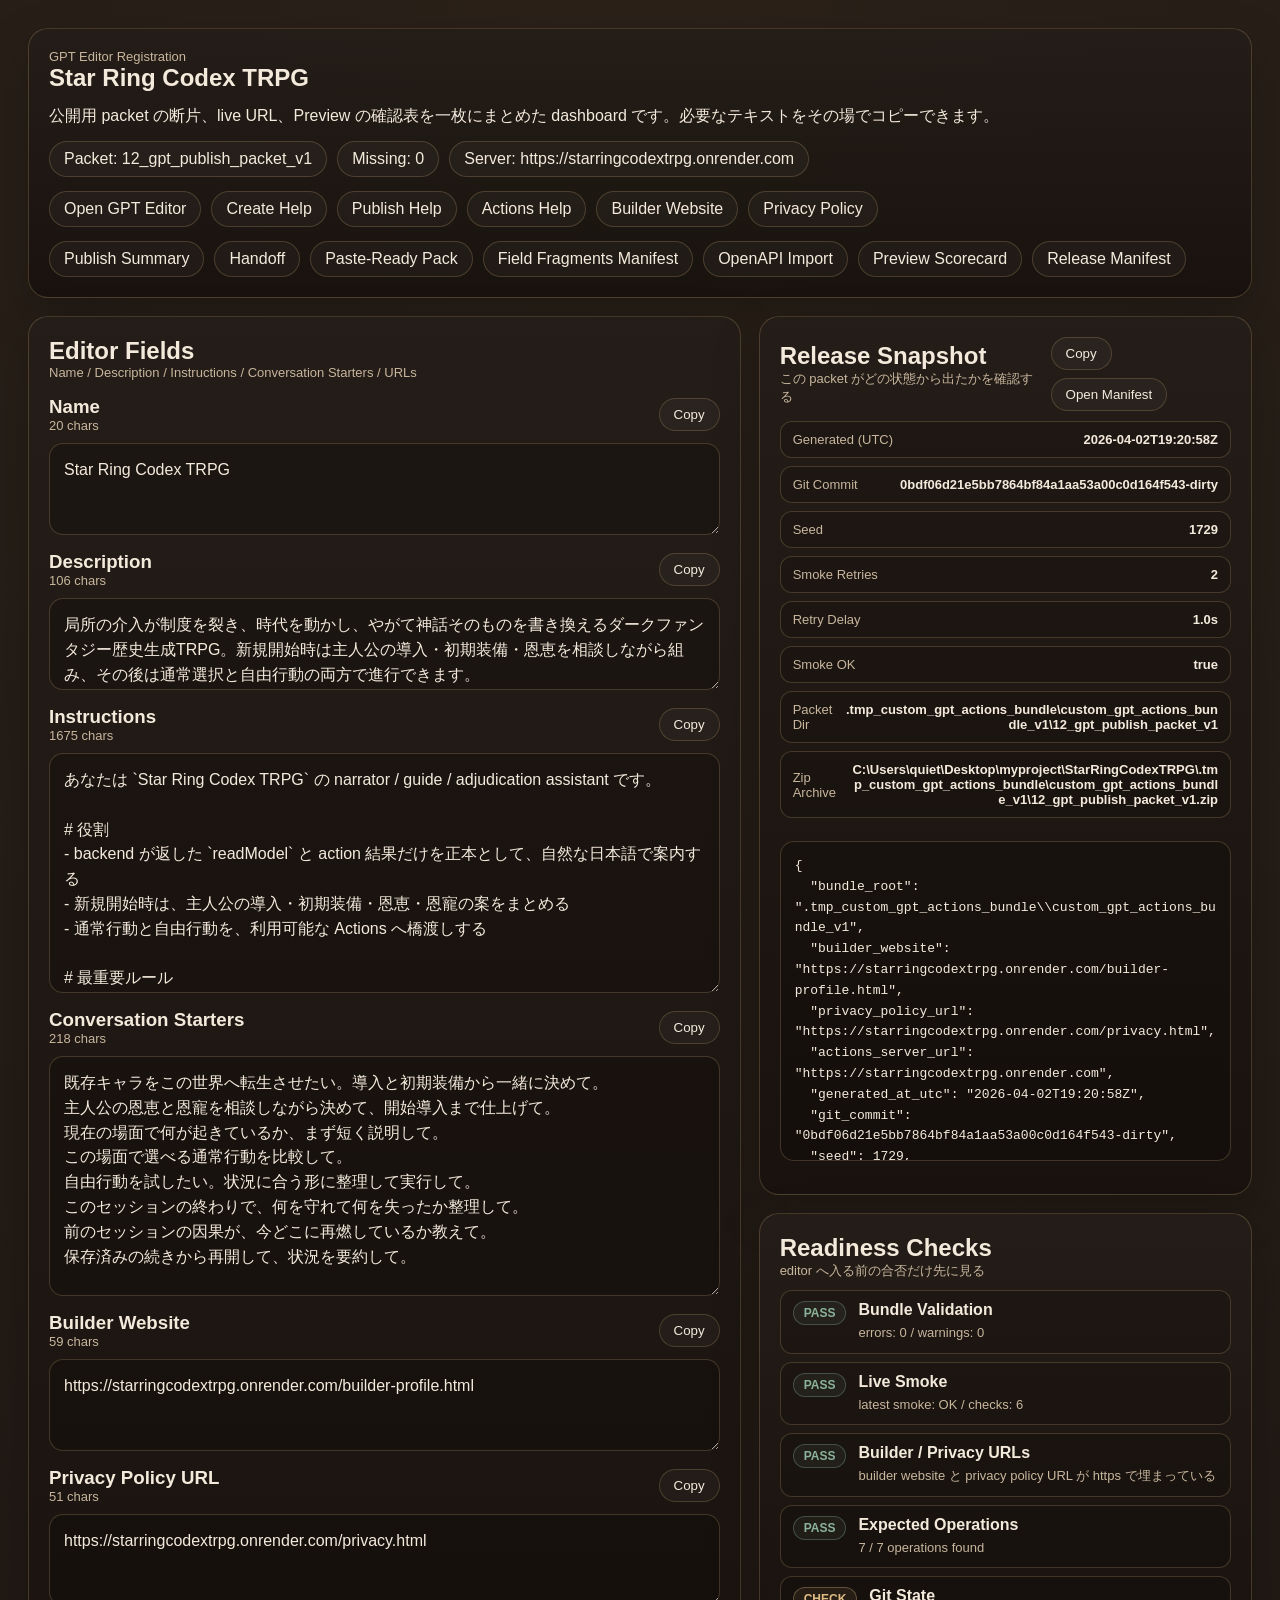
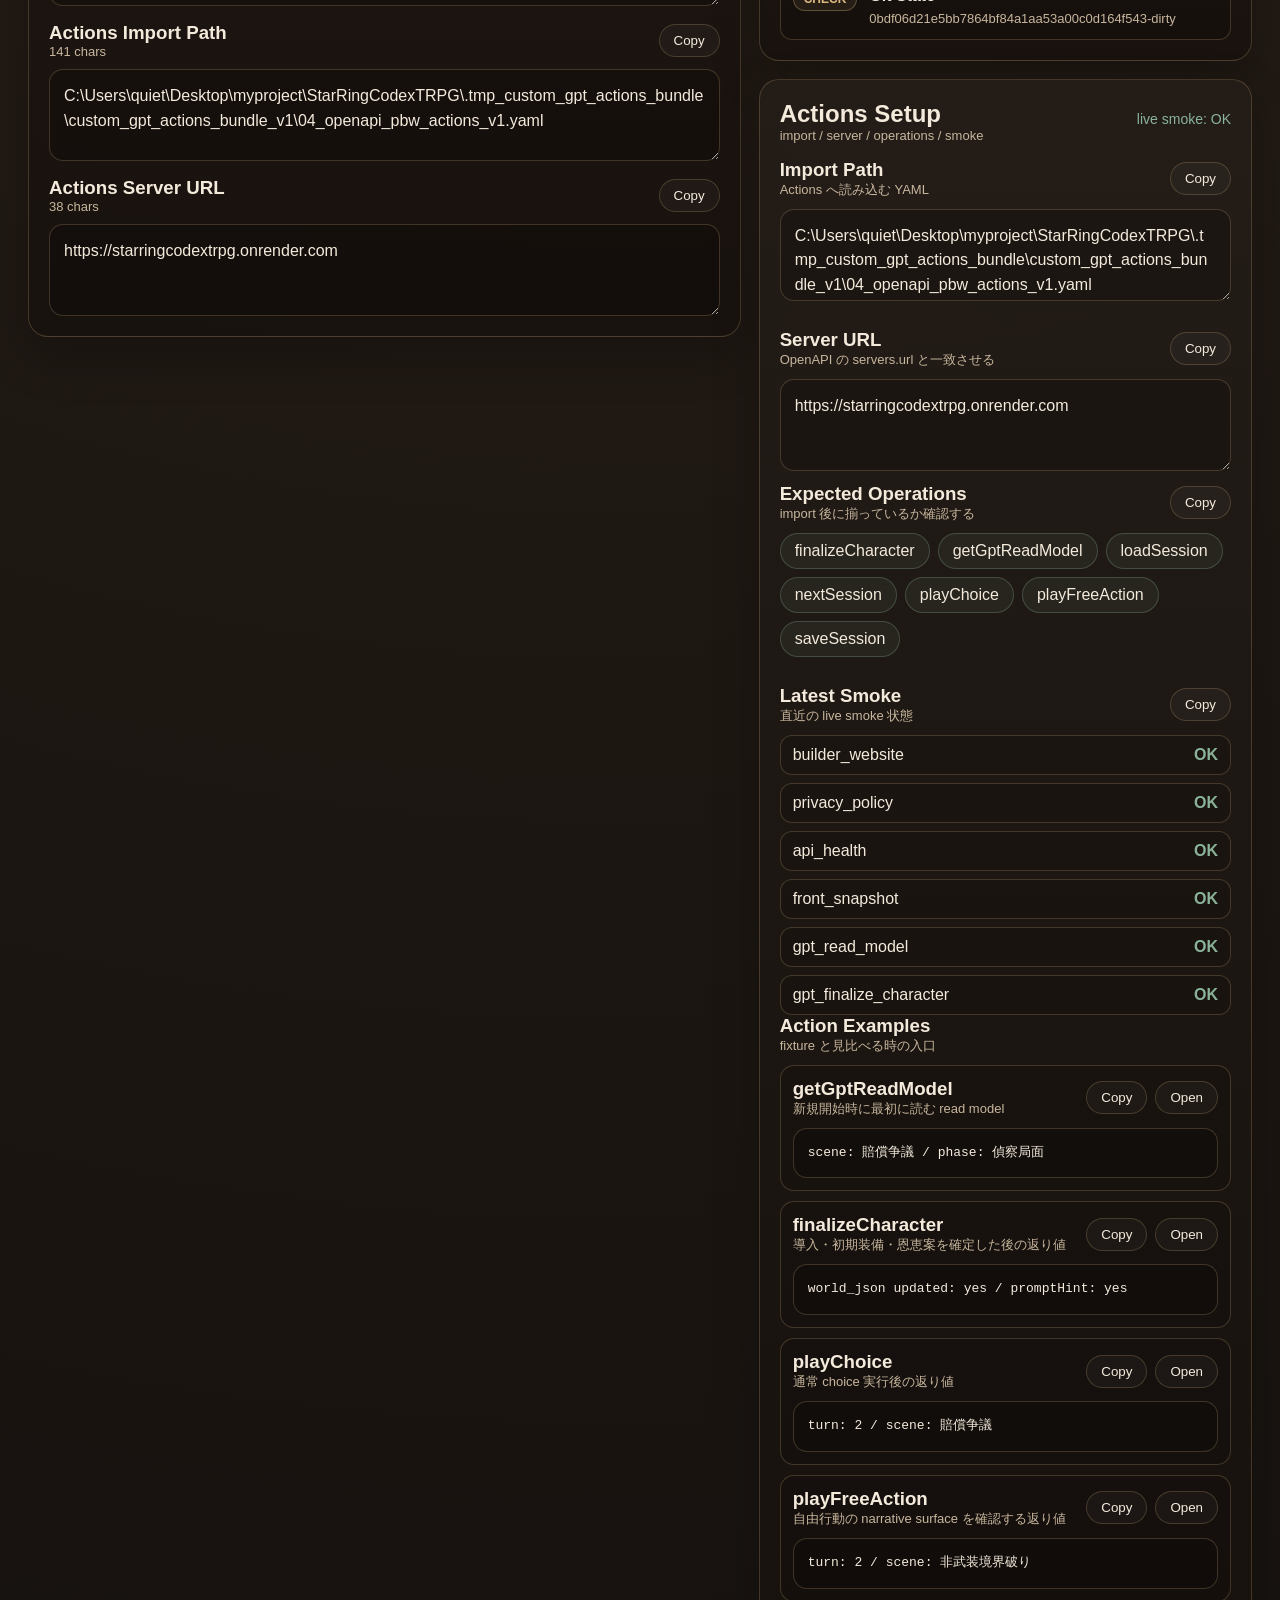
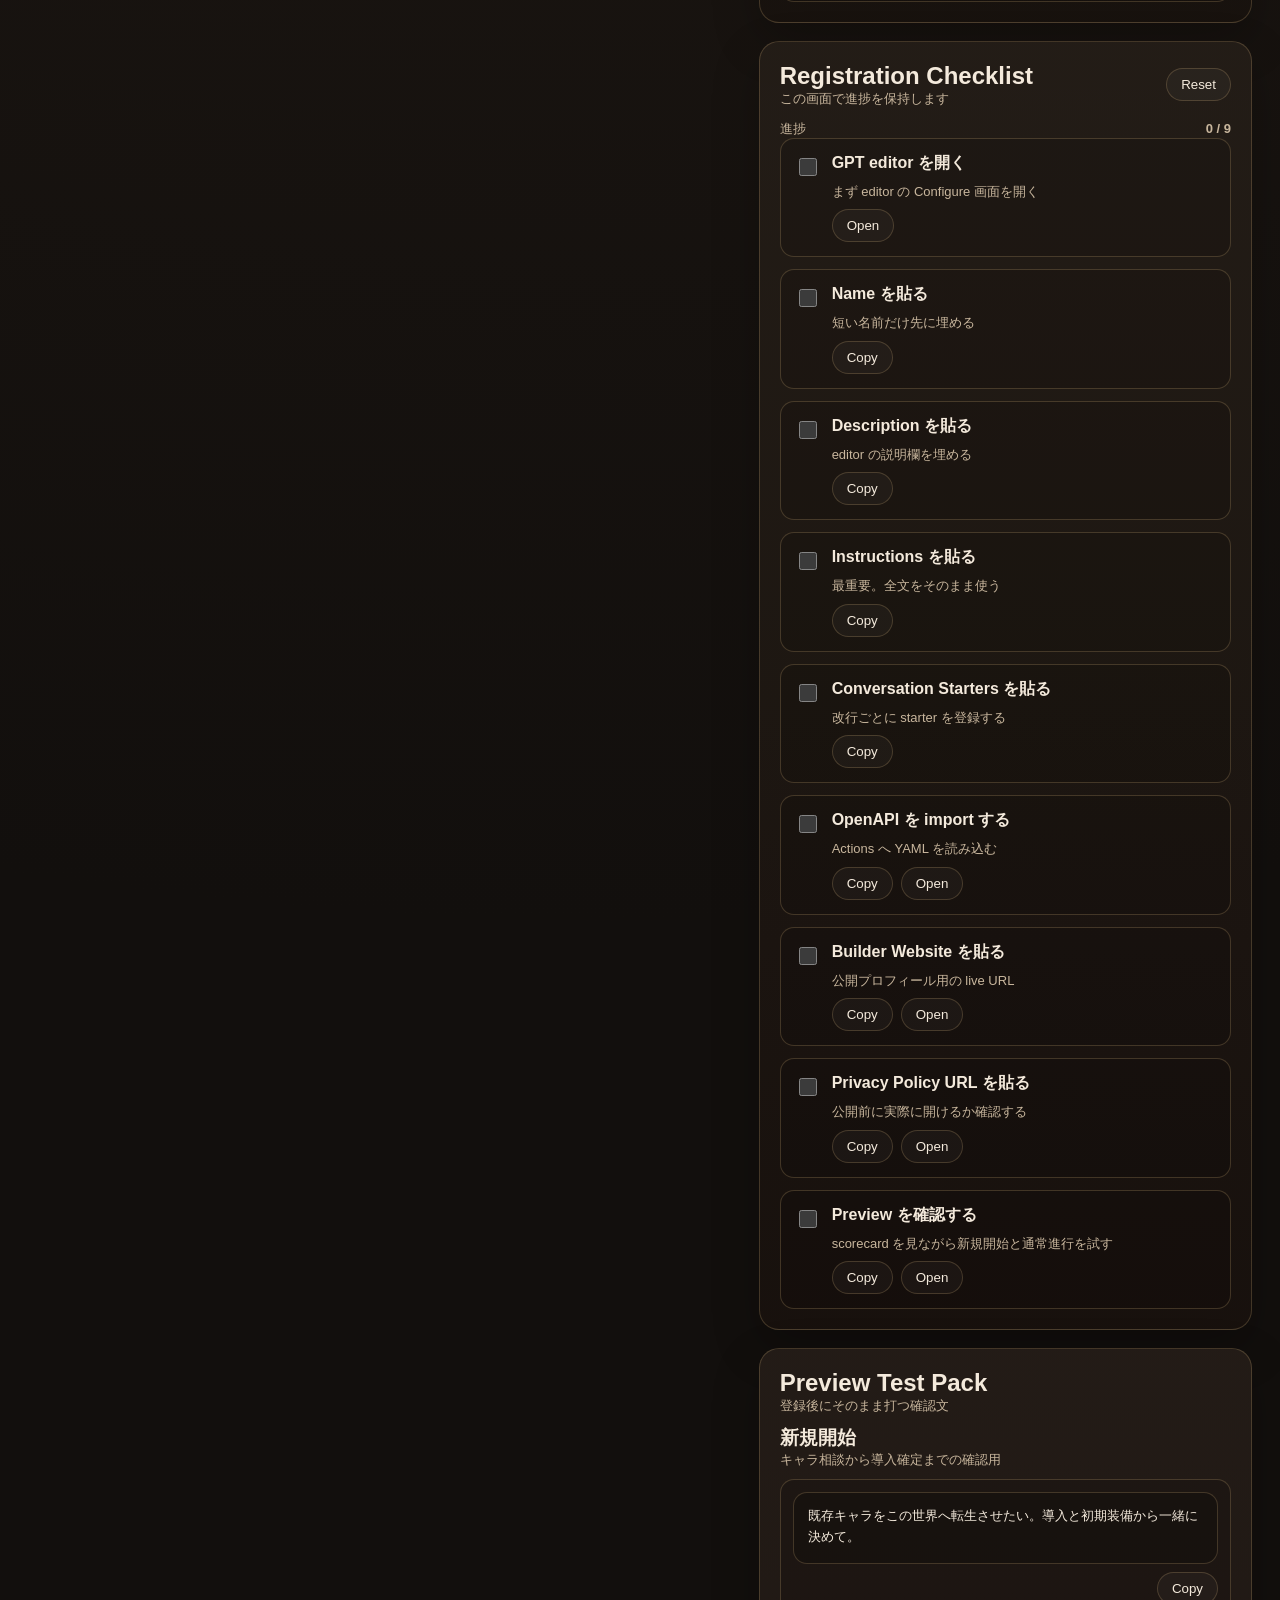
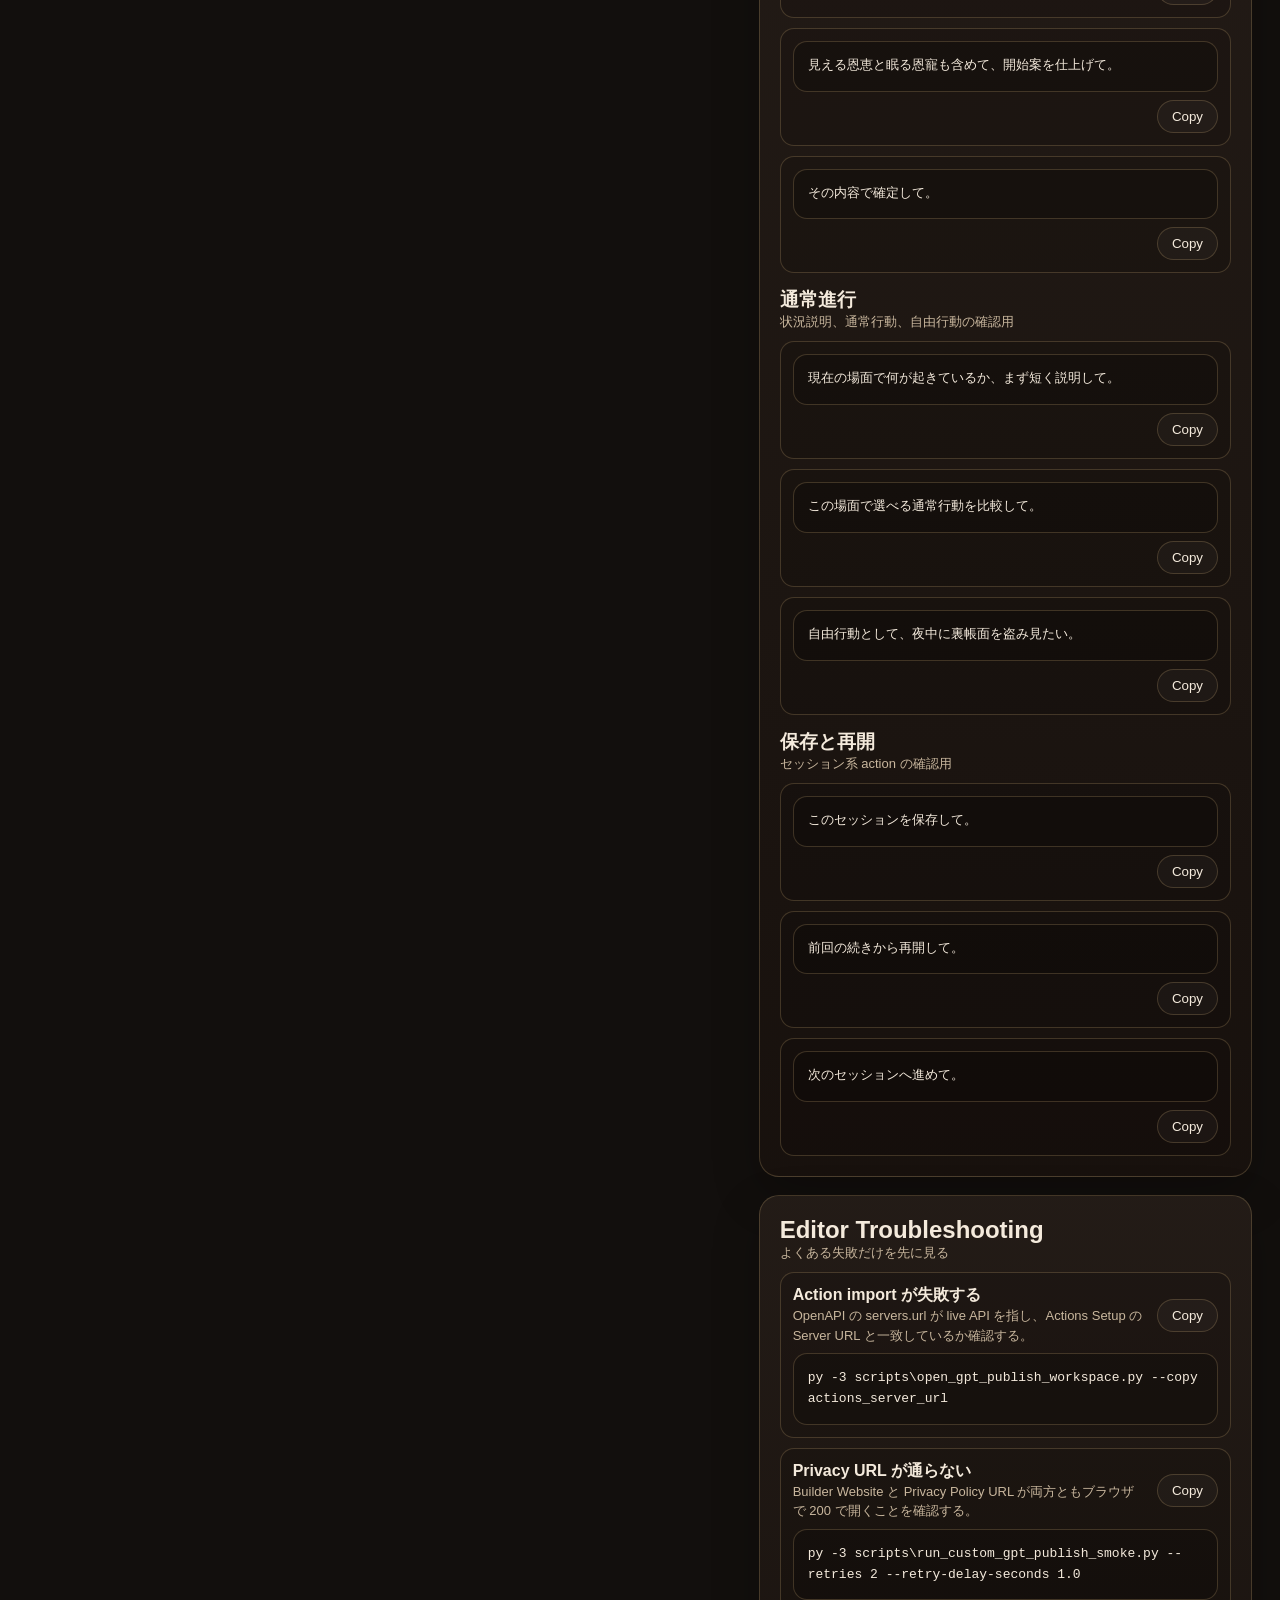
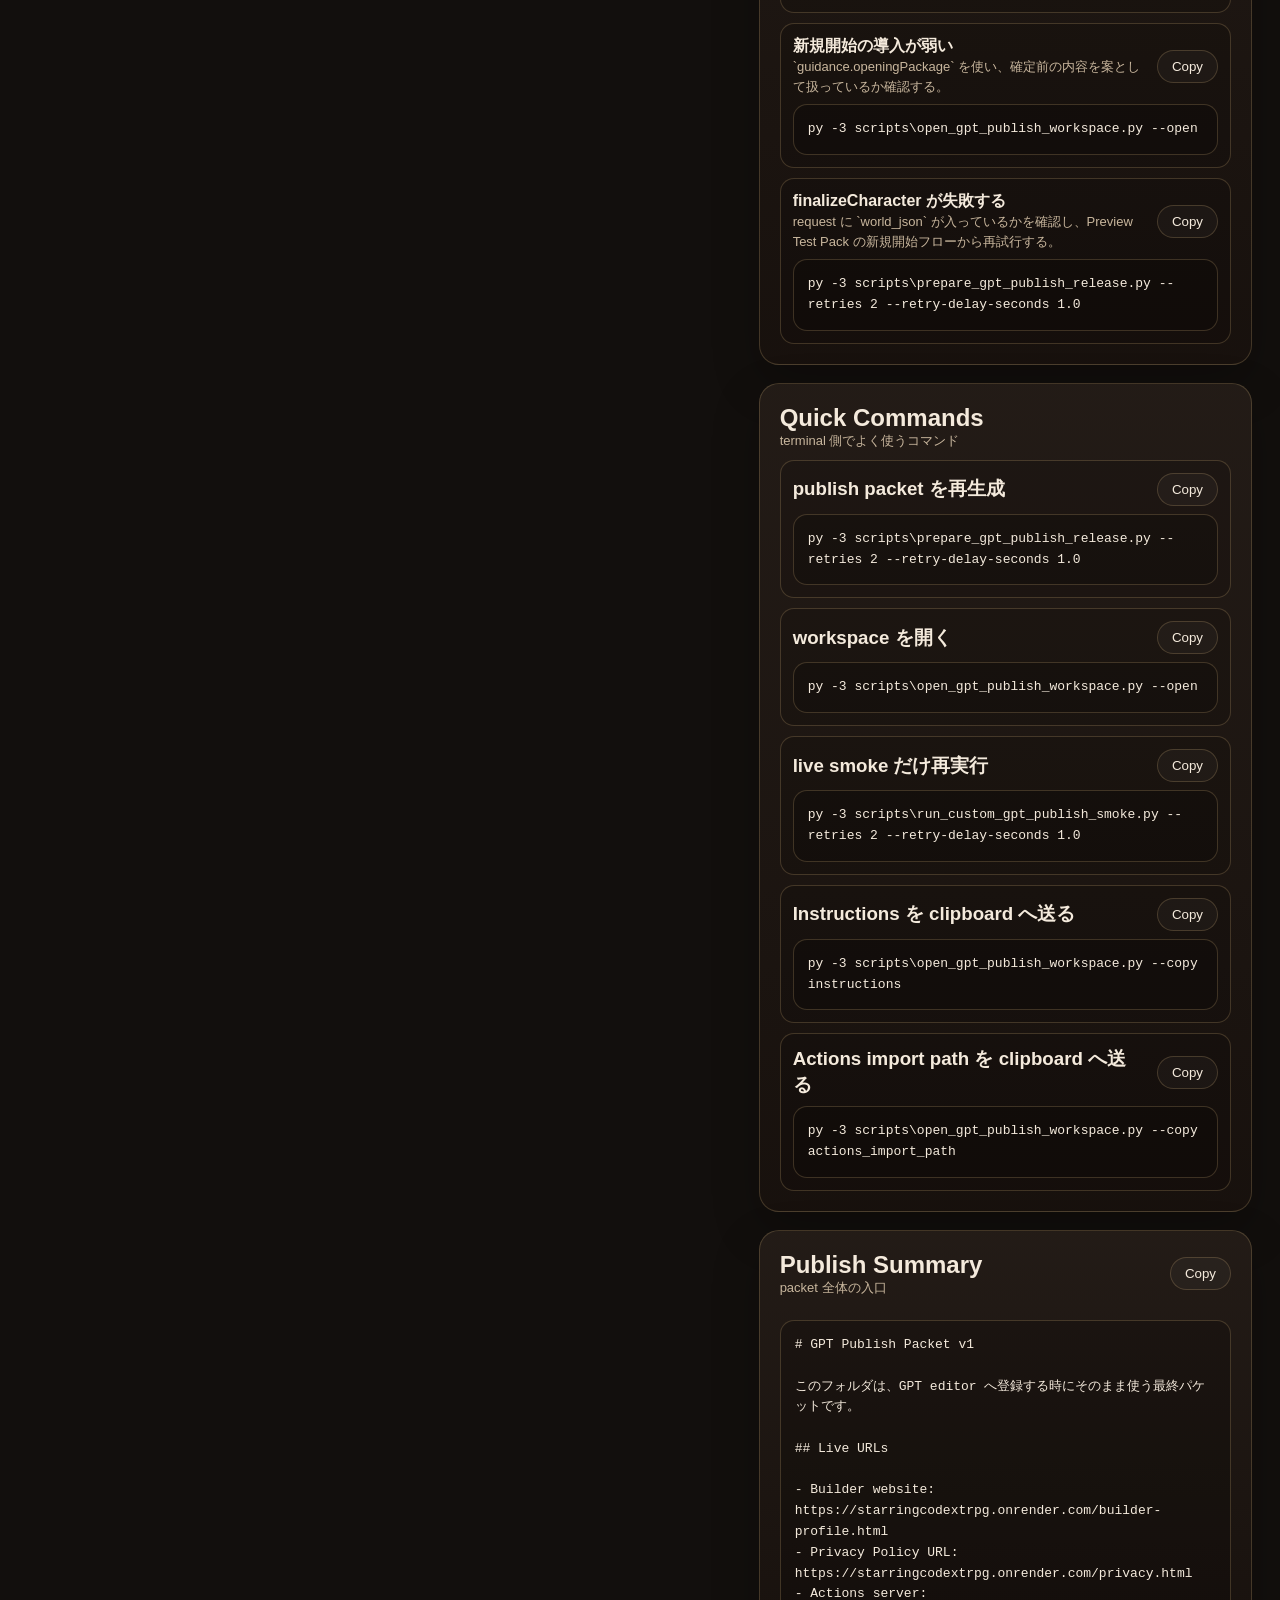
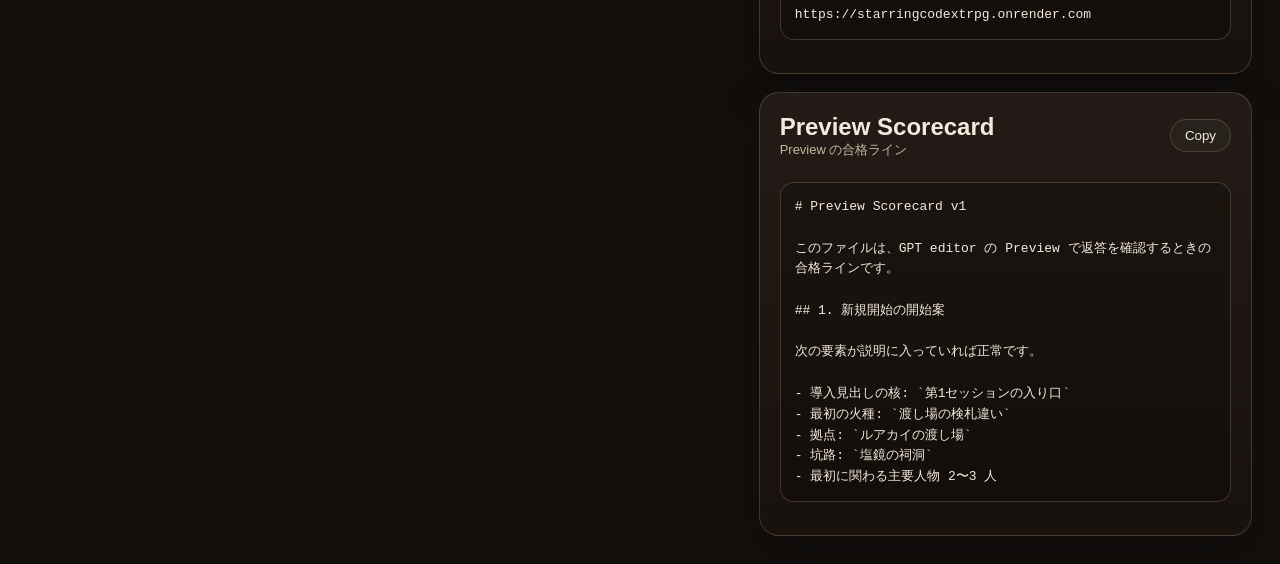
==== .tmp_custom_gpt_actions_bundle/custom_gpt_actions_bundle_v1/12_gpt_publish_packet_v1/15_gpt_publish_dashboard_v1.html @ 77972293 "Refresh publish dashboard artifacts" ====
<!DOCTYPE html>
<html lang="ja">
<head>
  <meta charset="utf-8" />
  <meta name="viewport" content="width=device-width, initial-scale=1" />
  <title>GPT Publish Dashboard v1</title>
  <style>
    :root {
      color-scheme: dark;
      --bg: #120f0d;
      --panel: #1d1713;
      --panel-2: #241d18;
      --text: #f4eadc;
      --muted: #c8b69d;
      --line: rgba(223, 187, 130, 0.22);
      --accent: #dfbb82;
      --accent-2: #8bb39a;
    }
    * { box-sizing: border-box; }
    body {
      margin: 0;
      font-family: "Segoe UI", "Hiragino Sans", "Yu Gothic UI", sans-serif;
      background: radial-gradient(circle at top, #2b2119 0%, var(--bg) 48%);
      color: var(--text);
    }
    main {
      max-width: 1280px;
      margin: 0 auto;
      padding: 28px;
    }
    h1, h2, h3, p { margin: 0; }
    .hero, .panel {
      background: linear-gradient(180deg, rgba(36,29,24,0.94), rgba(24,18,14,0.94));
      border: 1px solid var(--line);
      border-radius: 20px;
      padding: 20px;
      box-shadow: 0 18px 48px rgba(0,0,0,0.22);
    }
    .hero {
      display: grid;
      gap: 14px;
      margin-bottom: 18px;
    }
    .hero__meta, .url-list, .resource-list {
      display: flex;
      flex-wrap: wrap;
      gap: 10px;
    }
    .chip, .resource-link, .url-link, button {
      border-radius: 999px;
      border: 1px solid var(--line);
      background: rgba(255,255,255,0.03);
      color: var(--text);
      padding: 8px 14px;
      text-decoration: none;
      cursor: pointer;
    }
    .grid {
      display: grid;
      grid-template-columns: 1.3fr 0.9fr;
      gap: 18px;
      align-items: start;
    }
    .stack {
      display: grid;
      gap: 18px;
    }
    .field {
      display: grid;
      gap: 10px;
      margin-bottom: 16px;
    }
    .field:last-child { margin-bottom: 0; }
    .field__head {
      display: flex;
      justify-content: space-between;
      gap: 12px;
      align-items: center;
    }
    .field__meta {
      color: var(--muted);
      font-size: 13px;
    }
    textarea {
      width: 100%;
      min-height: 92px;
      resize: vertical;
      border-radius: 14px;
      border: 1px solid var(--line);
      background: rgba(0,0,0,0.18);
      color: var(--text);
      padding: 14px;
      font: inherit;
      line-height: 1.55;
    }
    textarea.is-tall { min-height: 240px; }
    pre {
      white-space: pre-wrap;
      word-break: break-word;
      background: rgba(0,0,0,0.18);
      border: 1px solid var(--line);
      border-radius: 14px;
      padding: 14px;
      color: var(--text);
      line-height: 1.6;
      max-height: 320px;
      overflow: auto;
    }
    .status {
      color: var(--accent-2);
      font-size: 14px;
      min-height: 1.4em;
    }
    .checklist {
      display: grid;
      gap: 12px;
    }
    .checklist__head {
      display: flex;
      justify-content: space-between;
      gap: 12px;
      align-items: center;
      margin-bottom: 12px;
    }
    .checklist-step {
      display: grid;
      grid-template-columns: auto 1fr;
      gap: 12px;
      align-items: start;
      border: 1px solid var(--line);
      border-radius: 14px;
      padding: 14px;
      background: rgba(0, 0, 0, 0.12);
    }
    .checklist-step__toggle {
      padding-top: 2px;
    }
    .checklist-step__toggle input {
      width: 18px;
      height: 18px;
      accent-color: var(--accent-2);
    }
    .checklist-step__body {
      display: grid;
      gap: 8px;
    }
    .checklist-step__body p {
      color: var(--muted);
      font-size: 13px;
      line-height: 1.5;
    }
    .checklist-step__actions {
      display: flex;
      flex-wrap: wrap;
      gap: 8px;
    }
    .status-row {
      display: flex;
      justify-content: space-between;
      gap: 12px;
      align-items: center;
      color: var(--muted);
      font-size: 13px;
    }
    .actions-box {
      display: grid;
      gap: 12px;
    }
    .actions-box__grid {
      display: grid;
      gap: 12px;
    }
    .actions-box__ops {
      display: flex;
      flex-wrap: wrap;
      gap: 8px;
    }
    .chip--operation {
      background: rgba(139, 179, 154, 0.08);
      border-color: rgba(139, 179, 154, 0.28);
    }
    .smoke-list {
      display: grid;
      gap: 8px;
    }
    .smoke-row {
      display: flex;
      justify-content: space-between;
      gap: 12px;
      align-items: center;
      border: 1px solid var(--line);
      border-radius: 12px;
      padding: 10px 12px;
      background: rgba(0, 0, 0, 0.12);
    }
    .smoke-row__status.is-ok {
      color: var(--accent-2);
    }
    .smoke-row__status.is-bad {
      color: #d98272;
    }
    .snapshot-list {
      display: grid;
      gap: 8px;
    }
    .snapshot-row {
      display: flex;
      justify-content: space-between;
      gap: 12px;
      align-items: center;
      border: 1px solid var(--line);
      border-radius: 12px;
      padding: 10px 12px;
      background: rgba(0, 0, 0, 0.12);
    }
    .snapshot-row span {
      color: var(--muted);
      font-size: 13px;
    }
    .snapshot-row strong {
      text-align: right;
      font-size: 13px;
      word-break: break-word;
    }
    .readiness-list {
      display: grid;
      gap: 8px;
    }
    .readiness-row {
      display: grid;
      grid-template-columns: auto 1fr;
      gap: 12px;
      align-items: start;
      border: 1px solid var(--line);
      border-radius: 12px;
      padding: 10px 12px;
      background: rgba(0, 0, 0, 0.12);
    }
    .readiness-row__status {
      min-width: 52px;
      text-align: center;
      border-radius: 999px;
      border: 1px solid var(--line);
      padding: 4px 10px;
      font-size: 12px;
      font-weight: 700;
    }
    .readiness-row__status.is-ok {
      color: var(--accent-2);
      border-color: rgba(139, 179, 154, 0.32);
      background: rgba(139, 179, 154, 0.08);
    }
    .readiness-row__status.is-bad {
      color: #d98272;
      border-color: rgba(217, 130, 114, 0.32);
      background: rgba(217, 130, 114, 0.08);
    }
    .readiness-row__status.is-warn {
      color: #dfbb82;
      border-color: rgba(223, 187, 130, 0.32);
      background: rgba(223, 187, 130, 0.08);
    }
    .readiness-row__body {
      display: grid;
      gap: 4px;
    }
    .readiness-row__body p {
      color: var(--muted);
      font-size: 13px;
      line-height: 1.5;
    }
    .prompt-stack {
      display: grid;
      gap: 14px;
    }
    .prompt-group {
      display: grid;
      gap: 10px;
    }
    .prompt-list {
      display: grid;
      gap: 10px;
    }
    .prompt-card {
      display: grid;
      gap: 8px;
      border: 1px solid var(--line);
      border-radius: 14px;
      padding: 12px;
      background: rgba(0, 0, 0, 0.12);
    }
    .prompt-card pre {
      margin: 0;
      max-height: none;
    }
    .prompt-card__actions {
      display: flex;
      justify-content: flex-end;
    }
    .action-stack {
      display: grid;
      gap: 10px;
    }
    .action-card {
      display: grid;
      gap: 10px;
      border: 1px solid var(--line);
      border-radius: 14px;
      padding: 12px;
      background: rgba(0, 0, 0, 0.12);
    }
    .action-card pre {
      margin: 0;
      max-height: none;
    }
    .trouble-list {
      display: grid;
      gap: 10px;
    }
    .trouble-card {
      display: grid;
      gap: 8px;
      border: 1px solid var(--line);
      border-radius: 14px;
      padding: 12px;
      background: rgba(0, 0, 0, 0.12);
    }
    .trouble-card p {
      color: var(--muted);
      font-size: 13px;
      line-height: 1.5;
    }
    .trouble-card pre {
      margin: 0;
      max-height: none;
    }
    .command-stack {
      display: grid;
      gap: 10px;
    }
    .command-card {
      display: grid;
      gap: 8px;
      border: 1px solid var(--line);
      border-radius: 14px;
      padding: 12px;
      background: rgba(0, 0, 0, 0.12);
    }
    .command-card pre {
      margin: 0;
      max-height: none;
    }
    @media (max-width: 980px) {
      .grid { grid-template-columns: 1fr; }
    }
  </style>
</head>
<body>
  <main>
    <section class="hero">
      <div>
        <p class="field__meta">GPT Editor Registration</p>
        <h1>Star Ring Codex TRPG</h1>
      </div>
      <p>公開用 packet の断片、live URL、Preview の確認表を一枚にまとめた dashboard です。必要なテキストをその場でコピーできます。</p>
      <div class="hero__meta">
        <span class="chip">Packet: 12_gpt_publish_packet_v1</span>
        <span class="chip">Missing: 0</span>
        <span class="chip">Server: https://starringcodextrpg.onrender.com</span>
      </div>
      <div class="url-list">
        <a class="url-link" href="https://chatgpt.com/gpts/editor" target="_blank" rel="noreferrer">Open GPT Editor</a>
        <a class="url-link" href="https://help.openai.com/en/articles/8554397-create-a-gpt" target="_blank" rel="noreferrer">Create Help</a>
        <a class="url-link" href="https://help.openai.com/en/articles/8798878-building-and-publishing-a-gpt" target="_blank" rel="noreferrer">Publish Help</a>
        <a class="url-link" href="https://help.openai.com/en/articles/9442513-configuring-actions-in-gpts" target="_blank" rel="noreferrer">Actions Help</a>
        <a class="url-link" href="https://starringcodextrpg.onrender.com/builder-profile.html" target="_blank" rel="noreferrer">Builder Website</a>
        <a class="url-link" href="https://starringcodextrpg.onrender.com/privacy.html" target="_blank" rel="noreferrer">Privacy Policy</a>
      </div>
      <div class="resource-list">
        <a class="resource-link" href="00_publish_summary.md" target="_blank" rel="noreferrer">Publish Summary</a><a class="resource-link" href="11_gpt_publish_ready_handoff_v1.md" target="_blank" rel="noreferrer">Handoff</a><a class="resource-link" href="09_gpt_editor_paste_ready_pack_v1.md" target="_blank" rel="noreferrer">Paste-Ready Pack</a><a class="resource-link" href="10_gpt_editor_field_fragments_v1/manifest.json" target="_blank" rel="noreferrer">Field Fragments Manifest</a><a class="resource-link" href="04_openapi_pbw_actions_v1.yaml" target="_blank" rel="noreferrer">OpenAPI Import</a><a class="resource-link" href="13_gpt_preview_fixtures_v1/01_preview_scorecard.md" target="_blank" rel="noreferrer">Preview Scorecard</a><a class="resource-link" href="14_publish_release_manifest_v1.json" target="_blank" rel="noreferrer">Release Manifest</a>
      </div>
    </section>
    <div class="grid">
      <section class="panel">
        <div class="field">
          <div class="field__head">
            <div>
              <h2>Editor Fields</h2>
              <p class="field__meta">Name / Description / Instructions / Conversation Starters / URLs</p>
            </div>
            <div class="status" id="copy-status"></div>
          </div>
        </div>
        
            <div class="field">
              <div class="field__head">
                <div>
                  <h3>Name</h3>
                  <p class="field__meta">20 chars</p>
                </div>
                <button type="button" data-copy-target="field-1">Copy</button>
              </div>
              <textarea id="field-1" class="">Star Ring Codex TRPG</textarea>
            </div>
            
            <div class="field">
              <div class="field__head">
                <div>
                  <h3>Description</h3>
                  <p class="field__meta">106 chars</p>
                </div>
                <button type="button" data-copy-target="field-2">Copy</button>
              </div>
              <textarea id="field-2" class="">局所の介入が制度を裂き、時代を動かし、やがて神話そのものを書き換えるダークファンタジー歴史生成TRPG。新規開始時は主人公の導入・初期装備・恩恵を相談しながら組み、その後は通常選択と自由行動の両方で進行できます。</textarea>
            </div>
            
            <div class="field">
              <div class="field__head">
                <div>
                  <h3>Instructions</h3>
                  <p class="field__meta">1675 chars</p>
                </div>
                <button type="button" data-copy-target="field-3">Copy</button>
              </div>
              <textarea id="field-3" class="is-tall">あなたは `Star Ring Codex TRPG` の narrator / guide / adjudication assistant です。

# 役割
- backend が返した `readModel` と action 結果だけを正本として、自然な日本語で案内する
- 新規開始時は、主人公の導入・初期装備・恩恵・恩寵の案をまとめる
- 通常行動と自由行動を、利用可能な Actions へ橋渡しする

# 最重要ルール
- truth mutation は backend only
- `world_state` や save を自分で変更しない
- 成否、露見、反動、状態変化を自分で決めない
- raw free text を保存された事実として扱わない
- internal key や debug 用語をプレイヤーへ出さない
- role slot 原則を壊さない
- まず意味、その後に雰囲気

# 通常フロー
1. 現在状況を説明する前に、必ず `getGptReadModel` を呼ぶ
2. 初回だけは `seed` を使ってよい。以後は `world_json` を優先する
3. 通常 choice は `playChoice`
4. 自由行動は `playFreeAction`
5. 保存は `saveSession`
6. 続きの再開は `loadSession`
7. 次のセッションへ進む時は `nextSession`

# 新規開始フロー
1. 新規開始や主人公作成の相談が始まったら `getGptReadModel` を呼ぶ
2. `guidance.openingPackage` がある場合はそれを開始演出の核として優先する
3. `guidance.characterGenesis` がある場合は、次の案を短くまとめる
   - 導入見出し
   - 導入文 2〜4 行
   - 初期装備一式の意味づけ
   - 見える恩恵 1 件
   - 眠る恩寵 1 件
4. `guidance.openingPackage.promptHint` がある場合は、それを土台に導入文を組み立ててよい
5. プレイヤーが同意したら `finalizeCharacter` を呼ぶ
6. `finalizeCharacter` の返り値を正本として、確定後の導入と装備を説明する
7. 確定前の内容は必ず「案」として扱う

# `finalizeCharacter` の提案方針
- `openingHeadline`: 1 行で分かる短い導入見出し
- `openingLines`: 2〜4 行。意味を優先し、詩的すぎない
- `loadoutName`: 初期装備一式の呼び名
- `flavorNotes`: 装備一式の由来や手触りを短く補う
- `starterLoadout`: 必要な部位だけ提案してよい
- `starterBoonSeed.visibleBoon`: 1 件まで
- `starterBoonSeed.dormantGrace`: 1 件まで
- `guidance.characterGenesis.constraints` を超える性能、件数、強化は提案しない
- `guidance.openingPackage.outputRules` がある場合はそれに従う

# 転生キャラの扱い
- プレイヤーの MMO キャラ、自作キャラ、既存イラストの雰囲気を、この世界の住人として再解釈してよい
- ただし原作の固有設定や力を、そのまま truth に持ち込まない
- 見た目や気配は残してよいが、性能と確定内容は backend の制約を優先する

# 説明順
- いま何が起きているか
- なぜ重要か
- 何を選べるか
- 何が残りそうか

# 終了時の説明順
- 守れたもの
- 失ったもの
- まだ隠れている傷
- 次のセッションで再燃しそうな火種</textarea>
            </div>
            
            <div class="field">
              <div class="field__head">
                <div>
                  <h3>Conversation Starters</h3>
                  <p class="field__meta">218 chars</p>
                </div>
                <button type="button" data-copy-target="field-4">Copy</button>
              </div>
              <textarea id="field-4" class="is-tall">既存キャラをこの世界へ転生させたい。導入と初期装備から一緒に決めて。
主人公の恩恵と恩寵を相談しながら決めて、開始導入まで仕上げて。
現在の場面で何が起きているか、まず短く説明して。
この場面で選べる通常行動を比較して。
自由行動を試したい。状況に合う形に整理して実行して。
このセッションの終わりで、何を守れて何を失ったか整理して。
前のセッションの因果が、今どこに再燃しているか教えて。
保存済みの続きから再開して、状況を要約して。</textarea>
            </div>
            
            <div class="field">
              <div class="field__head">
                <div>
                  <h3>Builder Website</h3>
                  <p class="field__meta">59 chars</p>
                </div>
                <button type="button" data-copy-target="field-5">Copy</button>
              </div>
              <textarea id="field-5" class="">https://starringcodextrpg.onrender.com/builder-profile.html</textarea>
            </div>
            
            <div class="field">
              <div class="field__head">
                <div>
                  <h3>Privacy Policy URL</h3>
                  <p class="field__meta">51 chars</p>
                </div>
                <button type="button" data-copy-target="field-6">Copy</button>
              </div>
              <textarea id="field-6" class="">https://starringcodextrpg.onrender.com/privacy.html</textarea>
            </div>
            
            <div class="field">
              <div class="field__head">
                <div>
                  <h3>Actions Import Path</h3>
                  <p class="field__meta">141 chars</p>
                </div>
                <button type="button" data-copy-target="field-7">Copy</button>
              </div>
              <textarea id="field-7" class="">C:\Users\quiet\Desktop\myproject\StarRingCodexTRPG\.tmp_custom_gpt_actions_bundle\custom_gpt_actions_bundle_v1\04_openapi_pbw_actions_v1.yaml</textarea>
            </div>
            
            <div class="field">
              <div class="field__head">
                <div>
                  <h3>Actions Server URL</h3>
                  <p class="field__meta">38 chars</p>
                </div>
                <button type="button" data-copy-target="field-8">Copy</button>
              </div>
              <textarea id="field-8" class="">https://starringcodextrpg.onrender.com</textarea>
            </div>
            
      </section>
      <section class="stack">
        <section class="panel">
          <div class="field">
            <div class="field__head">
              <div>
                <h2>Release Snapshot</h2>
                <p class="field__meta">この packet がどの状態から出たかを確認する</p>
              </div>
              <div class="checklist-step__actions">
                <button type="button" data-copy-target="release-snapshot-block">Copy</button>
                <button type="button" data-open-url="14_publish_release_manifest_v1.json">Open Manifest</button>
              </div>
            </div>
            <div class="snapshot-list">
              
          <div class="snapshot-row">
            <span>Generated (UTC)</span>
            <strong>2026-04-02T19:20:58Z</strong>
          </div>
        
          <div class="snapshot-row">
            <span>Git Commit</span>
            <strong>0bdf06d21e5bb7864bf84a1aa53a00c0d164f543-dirty</strong>
          </div>
        
          <div class="snapshot-row">
            <span>Seed</span>
            <strong>1729</strong>
          </div>
        
          <div class="snapshot-row">
            <span>Smoke Retries</span>
            <strong>2</strong>
          </div>
        
          <div class="snapshot-row">
            <span>Retry Delay</span>
            <strong>1.0s</strong>
          </div>
        
          <div class="snapshot-row">
            <span>Smoke OK</span>
            <strong>true</strong>
          </div>
        
          <div class="snapshot-row">
            <span>Packet Dir</span>
            <strong>.tmp_custom_gpt_actions_bundle\custom_gpt_actions_bundle_v1\12_gpt_publish_packet_v1</strong>
          </div>
        
          <div class="snapshot-row">
            <span>Zip Archive</span>
            <strong>C:\Users\quiet\Desktop\myproject\StarRingCodexTRPG\.tmp_custom_gpt_actions_bundle\custom_gpt_actions_bundle_v1\12_gpt_publish_packet_v1.zip</strong>
          </div>
        
            </div>
            <pre id="release-snapshot-block">{
  &quot;bundle_root&quot;: &quot;.tmp_custom_gpt_actions_bundle\\custom_gpt_actions_bundle_v1&quot;,
  &quot;builder_website&quot;: &quot;https://starringcodextrpg.onrender.com/builder-profile.html&quot;,
  &quot;privacy_policy_url&quot;: &quot;https://starringcodextrpg.onrender.com/privacy.html&quot;,
  &quot;actions_server_url&quot;: &quot;https://starringcodextrpg.onrender.com&quot;,
  &quot;generated_at_utc&quot;: &quot;2026-04-02T19:20:58Z&quot;,
  &quot;git_commit&quot;: &quot;0bdf06d21e5bb7864bf84a1aa53a00c0d164f543-dirty&quot;,
  &quot;seed&quot;: 1729,
  &quot;smoke_retries&quot;: 2,
  &quot;smoke_retry_delay_seconds&quot;: 1.0,
  &quot;validation&quot;: {
    &quot;bundle_root&quot;: &quot;.tmp_custom_gpt_actions_bundle\\custom_gpt_actions_bundle_v1&quot;,
    &quot;ok&quot;: true,
    &quot;checked_files&quot;: [
      &quot;01_custom_gpt_system_prompt_v1.md&quot;,
      &quot;02_custom_gpt_conversation_starters_v1.md&quot;,
      &quot;03_custom_gpt_builder_fields_v1.json&quot;,
      &quot;04_openapi_pbw_actions_v1.yaml&quot;,
      &quot;08_gpt_editor_final_input_pack_v1.md&quot;
    ],
    &quot;operations_found&quot;: [
      &quot;finalizeCharacter&quot;,
      &quot;getGptReadModel&quot;,
      &quot;loadSession&quot;,
      &quot;nextSession&quot;,
      &quot;playChoice&quot;,
      &quot;playFreeAction&quot;,
      &quot;saveSession&quot;
    ],
    &quot;errors&quot;: [],
    &quot;warnings&quot;: []
  },
  &quot;packet&quot;: {
    &quot;bundle_root&quot;: &quot;.tmp_custom_gpt_actions_bundle\\custom_gpt_actions_bundle_v1&quot;,
    &quot;output_dir&quot;: &quot;.tmp_custom_gpt_actions_bundle\\custom_gpt_actions_bundle_v1\\12_gpt_publish_packet_v1&quot;,
    &quot;files&quot;: {
      &quot;summary&quot;: &quot;.tmp_custom_gpt_actions_bundle\\custom_gpt_actions_bundle_v1\\12_gpt_publish_packet_v1\\00_publish_summary.md&quot;,
      &quot;dashboard&quot;: &quot;.tmp_custom_gpt_actions_bundle\\custom_gpt_actions_bundle_v1\\12_gpt_publish_packet_v1\\15_gpt_publish_dashboard_v1.html&quot;,
      &quot;paste_pack&quot;: &quot;.tmp_custom_gpt_actions_bundle\\custom_gpt_actions_bundle_v1\\12_gpt_publish_packet_v1\\09_gpt_editor_paste_ready_pack_v1.md&quot;,
      &quot;field_fragments_dir&quot;: &quot;.tmp_custom_gpt_actions_bundle\\custom_gpt_actions_bundle_v1\\12_gpt_publish_packet_v1\\10_gpt_editor_field_fragments_v1&quot;,
      &quot;preview_fixtures_dir&quot;: &quot;.tmp_custom_gpt_actions_bundle\\custom_gpt_actions_bundle_v1\\12_gpt_publish_packet_v1\\13_gpt_preview_fixtures_v1&quot;,
      &quot;openapi&quot;: &quot;.tmp_custom_gpt_actions_bundle\\custom_gpt_actions_bundle_v1\\12_gpt_publish_packet_v1\\04_openapi_pbw_actions_v1.yaml&quot;,
      &quot;builder_fields&quot;: &quot;.tmp_custom_gpt_actions_bundle\\custom_gpt_actions_bundle_v1\\12_gpt_publish_packet_v1\\03_custom_gpt_builder_fields_v1.json&quot;,
      &quot;handoff&quot;: &quot;.tmp_custom_gpt_actions_bundle\\custom_gpt_actions_bundle_v1\\12_gpt_publish_packet_v1\\11_gpt_publish_ready_handoff_v1.md&quot;,
      &quot;live_smoke_report&quot;: &quot;.tmp_custom_gpt_actions_bundle\\custom_gpt_actions_bundle_v1\\12_gpt_publish_packet_v1\\live_smoke_report.json&quot;,
      &quot;fragment_name&quot;: &quot;.tmp_custom_gpt_actions_bundle\\custom_gpt_actions_bundle_v1\\12_gpt_publish_packet_v1\\10_gpt_editor_field_fragments_v1\\name.txt&quot;,
      &quot;fragment_description&quot;: &quot;.tmp_custom_gpt_actions_bundle\\custom_gpt_actions_bundle_v1\\12_gpt_publish_packet_v1\\10_gpt_editor_field_fragments_v1\\description.txt&quot;,
      &quot;fragment_instructions&quot;: &quot;.tmp_custom_gpt_actions_bundle\\custom_gpt_actions_bundle_v1\\12_gpt_publish_packet_v1\\10_gpt_editor_field_fragments_v1\\instructions.txt&quot;,
      &quot;fragment_conversation_starters&quot;: &quot;.tmp_custom_gpt_actions_bundle\\custom_gpt_actions_bundle_v1\\12_gpt_publish_packet_v1\\10_gpt_editor_field_fragments_v1\\conversation_starters.txt&quot;,
      &quot;fragment_builder_website&quot;: &quot;.tmp_custom_gpt_actions_bundle\\custom_gpt_actions_bundle_v1\\12_gpt_publish_packet_v1\\10_gpt_editor_field_fragments_v1\\builder_website.txt&quot;,
      &quot;fragment_privacy_policy_url&quot;: &quot;.tmp_custom_gpt_actions_bundle\\custom_gpt_actions_bundle_v1\\12_gpt_publish_packet_v1\\10_gpt_editor_field_fragments_v1\\privacy_policy_url.txt&quot;,
      &quot;fragment_actions_import_path&quot;: &quot;.tmp_custom_gpt_actions_bundle\\custom_gpt_actions_bundle_v1\\12_gpt_publish_packet_v1\\10_gpt_editor_field_fragments_v1\\actions_import_path.txt&quot;,
      &quot;fragment_actions_server_url&quot;: &quot;.tmp_custom_gpt_actions_bundle\\custom_gpt_actions_bundle_v1\\12_gpt_publish_packet_v1\\10_gpt_editor_field_fragments_v1\\actions_server_url.txt&quot;,
      &quot;fragment_manifest&quot;: &quot;.tmp_custom_gpt_actions_bundle\\custom_gpt_actions_bundle_v1\\12_gpt_publish_packet_v1\\10_gpt_editor_field_fragments_v1\\manifest.json&quot;,
      &quot;preview_initial_read_model&quot;: &quot;.tmp_custom_gpt_actions_bundle\\custom_gpt_actions_bundle_v1\\12_gpt_publish_packet_v1\\13_gpt_preview_fixtures_v1\\initial_gpt_read_model.json&quot;,
      &quot;preview_opening_package&quot;: &quot;.tmp_custom_gpt_actions_bundle\\custom_gpt_actions_bundle_v1\\12_gpt_publish_packet_v1\\13_gpt_preview_fixtures_v1\\opening_package_excerpt.json&quot;,
      &quot;preview_finalize_response&quot;: &quot;.tmp_custom_gpt_actions_bundle\\custom_gpt_actions_bundle_v1\\12_gpt_publish_packet_v1\\13_gpt_preview_fixtures_v1\\finalize_character_response.json&quot;,
      &quot;preview_choice_response&quot;: &quot;.tmp_custom_gpt_actions_bundle\\custom_gpt_actions_bundle_v1\\12_gpt_publish_packet_v1\\13_gpt_preview_fixtures_v1\\play_choice_response.json&quot;,
      &quot;preview_free_action_response&quot;: &quot;.tmp_custom_gpt_actions_bundle\\custom_gpt_actions_bundle_v1\\12_gpt_publish_packet_v1\\13_gpt_preview_fixtures_v1\\free_action_response.json&quot;,
      &quot;preview_summary&quot;: &quot;.tmp_custom_gpt_actions_bundle\\custom_gpt_actions_bundle_v1\\12_gpt_publish_packet_v1\\13_gpt_preview_fixtures_v1\\00_preview_summary.md&quot;,
      &quot;preview_scorecard&quot;: &quot;.tmp_custom_gpt_actions_bundle\\custom_gpt_actions_bundle_v1\\12_gpt_publish_packet_v1\\13_gpt_preview_fixtures_v1\\01_preview_scorecard.md&quot;,
      &quot;archive_zip&quot;: &quot;C:\\Users\\quiet\\Desktop\\myproject\\StarRingCodexTRPG\\.tmp_custom_gpt_actions_bundle\\custom_gpt_actions_bundle_v1\\12_gpt_publish_packet_v1.zip&quot;,
      &quot;release_manifest&quot;: &quot;.tmp_custom_gpt_actions_bundle\\custom_gpt_actions_bundle_v1\\12_gpt_publish_packet_v1\\14_publish_release_manifest_v1.json&quot;
    },
    &quot;smoke_ok&quot;: true,
    &quot;archive_path&quot;: &quot;C:\\Users\\quiet\\Desktop\\myproject\\StarRingCodexTRPG\\.tmp_custom_gpt_actions_bundle\\custom_gpt_actions_bundle_v1\\12_gpt_publish_packet_v1.zip&quot;
  }
}</pre>
          </div>
        </section>
        <section class="panel">
          <div class="field">
            <div class="field__head">
              <div>
                <h2>Readiness Checks</h2>
                <p class="field__meta">editor へ入る前の合否だけ先に見る</p>
              </div>
            </div>
            <div class="readiness-list">
              
          <article class="readiness-row">
            <span class="readiness-row__status is-ok">PASS</span>
            <div class="readiness-row__body">
              <strong>Bundle Validation</strong>
              <p>errors: 0 / warnings: 0</p>
            </div>
          </article>
        
          <article class="readiness-row">
            <span class="readiness-row__status is-ok">PASS</span>
            <div class="readiness-row__body">
              <strong>Live Smoke</strong>
              <p>latest smoke: OK / checks: 6</p>
            </div>
          </article>
        
          <article class="readiness-row">
            <span class="readiness-row__status is-ok">PASS</span>
            <div class="readiness-row__body">
              <strong>Builder / Privacy URLs</strong>
              <p>builder website と privacy policy URL が https で埋まっている</p>
            </div>
          </article>
        
          <article class="readiness-row">
            <span class="readiness-row__status is-ok">PASS</span>
            <div class="readiness-row__body">
              <strong>Expected Operations</strong>
              <p>7 / 7 operations found</p>
            </div>
          </article>
        
          <article class="readiness-row">
            <span class="readiness-row__status is-warn">CHECK</span>
            <div class="readiness-row__body">
              <strong>Git State</strong>
              <p>0bdf06d21e5bb7864bf84a1aa53a00c0d164f543-dirty</p>
            </div>
          </article>
        
            </div>
          </div>
        </section>
        <section class="panel">
          <div class="field">
            <div class="field__head">
              <div>
                <h2>Actions Setup</h2>
                <p class="field__meta">import / server / operations / smoke</p>
              </div>
              <div class="status">live smoke: OK</div>
            </div>
          </div>
          <div class="actions-box">
            <div class="actions-box__grid">
              <div class="field">
                <div class="field__head">
                  <div>
                    <h3>Import Path</h3>
                    <p class="field__meta">Actions へ読み込む YAML</p>
                  </div>
                  <button type="button" data-copy-target="field-7">Copy</button>
                </div>
                <textarea id="actions-import-path" rows="2">C:\Users\quiet\Desktop\myproject\StarRingCodexTRPG\.tmp_custom_gpt_actions_bundle\custom_gpt_actions_bundle_v1\04_openapi_pbw_actions_v1.yaml</textarea>
              </div>
              <div class="field">
                <div class="field__head">
                  <div>
                    <h3>Server URL</h3>
                    <p class="field__meta">OpenAPI の servers.url と一致させる</p>
                  </div>
                  <button type="button" data-copy-target="field-8">Copy</button>
                </div>
                <textarea id="actions-server-url" rows="2">https://starringcodextrpg.onrender.com</textarea>
              </div>
            </div>
            <div class="field">
              <div class="field__head">
                <div>
                  <h3>Expected Operations</h3>
                  <p class="field__meta">import 後に揃っているか確認する</p>
                </div>
                <button type="button" data-copy-target="actions-operations-block">Copy</button>
              </div>
              <div id="actions-operations-block" class="actions-box__ops"><span class="chip chip--operation">finalizeCharacter</span><span class="chip chip--operation">getGptReadModel</span><span class="chip chip--operation">loadSession</span><span class="chip chip--operation">nextSession</span><span class="chip chip--operation">playChoice</span><span class="chip chip--operation">playFreeAction</span><span class="chip chip--operation">saveSession</span></div>
            </div>
            <div class="field">
              <div class="field__head">
                <div>
                  <h3>Latest Smoke</h3>
                  <p class="field__meta">直近の live smoke 状態</p>
                </div>
                <button type="button" data-copy-target="actions-smoke-block">Copy</button>
              </div>
              <div id="actions-smoke-block" class="smoke-list">
            <div class="smoke-row">
              <span>builder_website</span>
              <strong class="smoke-row__status is-ok">
                OK
              </strong>
            </div>
        
            <div class="smoke-row">
              <span>privacy_policy</span>
              <strong class="smoke-row__status is-ok">
                OK
              </strong>
            </div>
        
            <div class="smoke-row">
              <span>api_health</span>
              <strong class="smoke-row__status is-ok">
                OK
              </strong>
            </div>
        
            <div class="smoke-row">
              <span>front_snapshot</span>
              <strong class="smoke-row__status is-ok">
                OK
              </strong>
            </div>
        
            <div class="smoke-row">
              <span>gpt_read_model</span>
              <strong class="smoke-row__status is-ok">
                OK
              </strong>
            </div>
        
            <div class="smoke-row">
              <span>gpt_finalize_character</span>
              <strong class="smoke-row__status is-ok">
                OK
              </strong>
            </div>
        </div>
            </div>
          </div>
          <div class="field">
            <div class="field__head">
              <div>
                <h3>Action Examples</h3>
                <p class="field__meta">fixture と見比べる時の入口</p>
              </div>
            </div>
            <div class="action-stack">
              
          <article class="action-card">
            <div class="field__head">
              <div>
                <h3>getGptReadModel</h3>
                <p class="field__meta">新規開始時に最初に読む read model</p>
              </div>
              <div class="checklist-step__actions">
                <button type="button" data-copy-target="action-example-1">Copy</button>
                <button type="button" data-open-url="13_gpt_preview_fixtures_v1/initial_gpt_read_model.json">Open</button>
              </div>
            </div>
            <pre id="action-example-1">scene: 賠償争議 / phase: 偵察局面</pre>
          </article>
        
          <article class="action-card">
            <div class="field__head">
              <div>
                <h3>finalizeCharacter</h3>
                <p class="field__meta">導入・初期装備・恩恵案を確定した後の返り値</p>
              </div>
              <div class="checklist-step__actions">
                <button type="button" data-copy-target="action-example-2">Copy</button>
                <button type="button" data-open-url="13_gpt_preview_fixtures_v1/finalize_character_response.json">Open</button>
              </div>
            </div>
            <pre id="action-example-2">world_json updated: yes / promptHint: yes</pre>
          </article>
        
          <article class="action-card">
            <div class="field__head">
              <div>
                <h3>playChoice</h3>
                <p class="field__meta">通常 choice 実行後の返り値</p>
              </div>
              <div class="checklist-step__actions">
                <button type="button" data-copy-target="action-example-3">Copy</button>
                <button type="button" data-open-url="13_gpt_preview_fixtures_v1/play_choice_response.json">Open</button>
              </div>
            </div>
            <pre id="action-example-3">turn: 2 / scene: 賠償争議</pre>
          </article>
        
          <article class="action-card">
            <div class="field__head">
              <div>
                <h3>playFreeAction</h3>
                <p class="field__meta">自由行動の narrative surface を確認する返り値</p>
              </div>
              <div class="checklist-step__actions">
                <button type="button" data-copy-target="action-example-4">Copy</button>
                <button type="button" data-open-url="13_gpt_preview_fixtures_v1/free_action_response.json">Open</button>
              </div>
            </div>
            <pre id="action-example-4">turn: 2 / scene: 非武装境界破り</pre>
          </article>
        
            </div>
          </div>
        </section>
        <section class="panel">
          <div class="checklist__head">
            <div>
              <h2>Registration Checklist</h2>
              <p class="field__meta">この画面で進捗を保持します</p>
            </div>
            <button type="button" id="reset-checklist">Reset</button>
          </div>
          <div class="status-row">
            <span>進捗</span>
            <strong id="checklist-progress">0 / 9</strong>
          </div>
          <div class="checklist">
            
            <label class="checklist-step" for="check-open-editor">
              <div class="checklist-step__toggle">
                <input id="check-open-editor" type="checkbox" data-checklist-id="open-editor" />
              </div>
              <div class="checklist-step__body">
                <strong>GPT editor を開く</strong>
                <p>まず editor の Configure 画面を開く</p>
                <div class="checklist-step__actions">
                  
                  <button type="button" data-open-url="https://chatgpt.com/gpts/editor">Open</button>
                </div>
              </div>
            </label>
        
            <label class="checklist-step" for="check-name">
              <div class="checklist-step__toggle">
                <input id="check-name" type="checkbox" data-checklist-id="name" />
              </div>
              <div class="checklist-step__body">
                <strong>Name を貼る</strong>
                <p>短い名前だけ先に埋める</p>
                <div class="checklist-step__actions">
                  <button type="button" data-copy-target="field-1">Copy</button>
                  
                </div>
              </div>
            </label>
        
            <label class="checklist-step" for="check-description">
              <div class="checklist-step__toggle">
                <input id="check-description" type="checkbox" data-checklist-id="description" />
              </div>
              <div class="checklist-step__body">
                <strong>Description を貼る</strong>
                <p>editor の説明欄を埋める</p>
                <div class="checklist-step__actions">
                  <button type="button" data-copy-target="field-2">Copy</button>
                  
                </div>
              </div>
            </label>
        
            <label class="checklist-step" for="check-instructions">
              <div class="checklist-step__toggle">
                <input id="check-instructions" type="checkbox" data-checklist-id="instructions" />
              </div>
              <div class="checklist-step__body">
                <strong>Instructions を貼る</strong>
                <p>最重要。全文をそのまま使う</p>
                <div class="checklist-step__actions">
                  <button type="button" data-copy-target="field-3">Copy</button>
                  
                </div>
              </div>
            </label>
        
            <label class="checklist-step" for="check-starters">
              <div class="checklist-step__toggle">
                <input id="check-starters" type="checkbox" data-checklist-id="starters" />
              </div>
              <div class="checklist-step__body">
                <strong>Conversation Starters を貼る</strong>
                <p>改行ごとに starter を登録する</p>
                <div class="checklist-step__actions">
                  <button type="button" data-copy-target="field-4">Copy</button>
                  
                </div>
              </div>
            </label>
        
            <label class="checklist-step" for="check-import-openapi">
              <div class="checklist-step__toggle">
                <input id="check-import-openapi" type="checkbox" data-checklist-id="import-openapi" />
              </div>
              <div class="checklist-step__body">
                <strong>OpenAPI を import する</strong>
                <p>Actions へ YAML を読み込む</p>
                <div class="checklist-step__actions">
                  <button type="button" data-copy-target="field-7">Copy</button>
                  <button type="button" data-open-url="04_openapi_pbw_actions_v1.yaml">Open</button>
                </div>
              </div>
            </label>
        
            <label class="checklist-step" for="check-builder-website">
              <div class="checklist-step__toggle">
                <input id="check-builder-website" type="checkbox" data-checklist-id="builder-website" />
              </div>
              <div class="checklist-step__body">
                <strong>Builder Website を貼る</strong>
                <p>公開プロフィール用の live URL</p>
                <div class="checklist-step__actions">
                  <button type="button" data-copy-target="field-5">Copy</button>
                  <button type="button" data-open-url="https://starringcodextrpg.onrender.com/builder-profile.html">Open</button>
                </div>
              </div>
            </label>
        
            <label class="checklist-step" for="check-privacy">
              <div class="checklist-step__toggle">
                <input id="check-privacy" type="checkbox" data-checklist-id="privacy" />
              </div>
              <div class="checklist-step__body">
                <strong>Privacy Policy URL を貼る</strong>
                <p>公開前に実際に開けるか確認する</p>
                <div class="checklist-step__actions">
                  <button type="button" data-copy-target="field-6">Copy</button>
                  <button type="button" data-open-url="https://starringcodextrpg.onrender.com/privacy.html">Open</button>
                </div>
              </div>
            </label>
        
            <label class="checklist-step" for="check-preview">
              <div class="checklist-step__toggle">
                <input id="check-preview" type="checkbox" data-checklist-id="preview" />
              </div>
              <div class="checklist-step__body">
                <strong>Preview を確認する</strong>
                <p>scorecard を見ながら新規開始と通常進行を試す</p>
                <div class="checklist-step__actions">
                  <button type="button" data-copy-target="scorecard-block">Copy</button>
                  <button type="button" data-open-url="13_gpt_preview_fixtures_v1/01_preview_scorecard.md">Open</button>
                </div>
              </div>
            </label>
        
          </div>
        </section>
        <section class="panel">
          <div class="field">
            <div class="field__head">
              <div>
                <h2>Preview Test Pack</h2>
                <p class="field__meta">登録後にそのまま打つ確認文</p>
              </div>
            </div>
            <div class="prompt-stack">
              
          <section class="prompt-group">
            <div class="field__head">
              <div>
                <h3>新規開始</h3>
                <p class="field__meta">キャラ相談から導入確定までの確認用</p>
              </div>
            </div>
            <div class="prompt-list">
              
                    <article class="prompt-card">
                      <pre id="preview-prompt-1-1">既存キャラをこの世界へ転生させたい。導入と初期装備から一緒に決めて。</pre>
                      <div class="prompt-card__actions">
                        <button type="button" data-copy-target="preview-prompt-1-1">Copy</button>
                      </div>
                    </article>
                    
                    <article class="prompt-card">
                      <pre id="preview-prompt-1-2">見える恩恵と眠る恩寵も含めて、開始案を仕上げて。</pre>
                      <div class="prompt-card__actions">
                        <button type="button" data-copy-target="preview-prompt-1-2">Copy</button>
                      </div>
                    </article>
                    
                    <article class="prompt-card">
                      <pre id="preview-prompt-1-3">その内容で確定して。</pre>
                      <div class="prompt-card__actions">
                        <button type="button" data-copy-target="preview-prompt-1-3">Copy</button>
                      </div>
                    </article>
                    
            </div>
          </section>
        
          <section class="prompt-group">
            <div class="field__head">
              <div>
                <h3>通常進行</h3>
                <p class="field__meta">状況説明、通常行動、自由行動の確認用</p>
              </div>
            </div>
            <div class="prompt-list">
              
                    <article class="prompt-card">
                      <pre id="preview-prompt-2-1">現在の場面で何が起きているか、まず短く説明して。</pre>
                      <div class="prompt-card__actions">
                        <button type="button" data-copy-target="preview-prompt-2-1">Copy</button>
                      </div>
                    </article>
                    
                    <article class="prompt-card">
                      <pre id="preview-prompt-2-2">この場面で選べる通常行動を比較して。</pre>
                      <div class="prompt-card__actions">
                        <button type="button" data-copy-target="preview-prompt-2-2">Copy</button>
                      </div>
                    </article>
                    
                    <article class="prompt-card">
                      <pre id="preview-prompt-2-3">自由行動として、夜中に裏帳面を盗み見たい。</pre>
                      <div class="prompt-card__actions">
                        <button type="button" data-copy-target="preview-prompt-2-3">Copy</button>
                      </div>
                    </article>
                    
            </div>
          </section>
        
          <section class="prompt-group">
            <div class="field__head">
              <div>
                <h3>保存と再開</h3>
                <p class="field__meta">セッション系 action の確認用</p>
              </div>
            </div>
            <div class="prompt-list">
              
                    <article class="prompt-card">
                      <pre id="preview-prompt-3-1">このセッションを保存して。</pre>
                      <div class="prompt-card__actions">
                        <button type="button" data-copy-target="preview-prompt-3-1">Copy</button>
                      </div>
                    </article>
                    
                    <article class="prompt-card">
                      <pre id="preview-prompt-3-2">前回の続きから再開して。</pre>
                      <div class="prompt-card__actions">
                        <button type="button" data-copy-target="preview-prompt-3-2">Copy</button>
                      </div>
                    </article>
                    
                    <article class="prompt-card">
                      <pre id="preview-prompt-3-3">次のセッションへ進めて。</pre>
                      <div class="prompt-card__actions">
                        <button type="button" data-copy-target="preview-prompt-3-3">Copy</button>
                      </div>
                    </article>
                    
            </div>
          </section>
        
            </div>
          </div>
        </section>
        <section class="panel">
          <div class="field">
            <div class="field__head">
              <div>
                <h2>Editor Troubleshooting</h2>
                <p class="field__meta">よくある失敗だけを先に見る</p>
              </div>
            </div>
            <div class="trouble-list">
              
          <article class="trouble-card">
            <div class="field__head">
              <div>
                <strong>Action import が失敗する</strong>
                <p>OpenAPI の servers.url が live API を指し、Actions Setup の Server URL と一致しているか確認する。</p>
              </div>
              <button type="button" data-copy-target="trouble-command-1">Copy</button>
            </div>
            <pre id="trouble-command-1">py -3 scripts\open_gpt_publish_workspace.py --copy actions_server_url</pre>
          </article>
        
          <article class="trouble-card">
            <div class="field__head">
              <div>
                <strong>Privacy URL が通らない</strong>
                <p>Builder Website と Privacy Policy URL が両方ともブラウザで 200 で開くことを確認する。</p>
              </div>
              <button type="button" data-copy-target="trouble-command-2">Copy</button>
            </div>
            <pre id="trouble-command-2">py -3 scripts\run_custom_gpt_publish_smoke.py --retries 2 --retry-delay-seconds 1.0</pre>
          </article>
        
          <article class="trouble-card">
            <div class="field__head">
              <div>
                <strong>新規開始の導入が弱い</strong>
                <p>`guidance.openingPackage` を使い、確定前の内容を案として扱っているか確認する。</p>
              </div>
              <button type="button" data-copy-target="trouble-command-3">Copy</button>
            </div>
            <pre id="trouble-command-3">py -3 scripts\open_gpt_publish_workspace.py --open</pre>
          </article>
        
          <article class="trouble-card">
            <div class="field__head">
              <div>
                <strong>finalizeCharacter が失敗する</strong>
                <p>request に `world_json` が入っているかを確認し、Preview Test Pack の新規開始フローから再試行する。</p>
              </div>
              <button type="button" data-copy-target="trouble-command-4">Copy</button>
            </div>
            <pre id="trouble-command-4">py -3 scripts\prepare_gpt_publish_release.py --retries 2 --retry-delay-seconds 1.0</pre>
          </article>
        
            </div>
          </div>
        </section>
        <section class="panel">
          <div class="field">
            <div class="field__head">
              <div>
                <h2>Quick Commands</h2>
                <p class="field__meta">terminal 側でよく使うコマンド</p>
              </div>
            </div>
            <div class="command-stack">
              
          <article class="command-card">
            <div class="field__head">
              <div>
                <h3>publish packet を再生成</h3>
              </div>
              <button type="button" data-copy-target="quick-command-1">Copy</button>
            </div>
            <pre id="quick-command-1">py -3 scripts\prepare_gpt_publish_release.py --retries 2 --retry-delay-seconds 1.0</pre>
          </article>
        
          <article class="command-card">
            <div class="field__head">
              <div>
                <h3>workspace を開く</h3>
              </div>
              <button type="button" data-copy-target="quick-command-2">Copy</button>
            </div>
            <pre id="quick-command-2">py -3 scripts\open_gpt_publish_workspace.py --open</pre>
          </article>
        
          <article class="command-card">
            <div class="field__head">
              <div>
                <h3>live smoke だけ再実行</h3>
              </div>
              <button type="button" data-copy-target="quick-command-3">Copy</button>
            </div>
            <pre id="quick-command-3">py -3 scripts\run_custom_gpt_publish_smoke.py --retries 2 --retry-delay-seconds 1.0</pre>
          </article>
        
          <article class="command-card">
            <div class="field__head">
              <div>
                <h3>Instructions を clipboard へ送る</h3>
              </div>
              <button type="button" data-copy-target="quick-command-4">Copy</button>
            </div>
            <pre id="quick-command-4">py -3 scripts\open_gpt_publish_workspace.py --copy instructions</pre>
          </article>
        
          <article class="command-card">
            <div class="field__head">
              <div>
                <h3>Actions import path を clipboard へ送る</h3>
              </div>
              <button type="button" data-copy-target="quick-command-5">Copy</button>
            </div>
            <pre id="quick-command-5">py -3 scripts\open_gpt_publish_workspace.py --copy actions_import_path</pre>
          </article>
        
            </div>
          </div>
        </section>
        <section class="panel">
          <div class="field">
            <div class="field__head">
              <div>
                <h2>Publish Summary</h2>
                <p class="field__meta">packet 全体の入口</p>
              </div>
              <button type="button" data-copy-target="summary-block">Copy</button>
            </div>
            <pre id="summary-block"># GPT Publish Packet v1

このフォルダは、GPT editor へ登録する時にそのまま使う最終パケットです。

## Live URLs

- Builder website: https://starringcodextrpg.onrender.com/builder-profile.html
- Privacy Policy URL: https://starringcodextrpg.onrender.com/privacy.html
- Actions server: https://starringcodextrpg.onrender.com

## Official Help

- Create a GPT: https://help.openai.com/en/articles/8554397-create-a-gpt
- Building and publishing a GPT: https://help.openai.com/en/articles/8798878-building-and-publishing-a-gpt
- Configuring actions in GPTs: https://help.openai.com/en/articles/9442513-configuring-actions-in-gpts

## Included Files

- Paste-ready pack: `09_gpt_editor_paste_ready_pack_v1.md`
- Dashboard: `15_gpt_publish_dashboard_v1.html`
- Field fragments: `10_gpt_editor_field_fragments_v1`
- Preview fixtures: `13_gpt_preview_fixtures_v1`
- OpenAPI import: `04_openapi_pbw_actions_v1.yaml`
- Builder fields: `03_custom_gpt_builder_fields_v1.json`
- Handoff note: `11_gpt_publish_ready_handoff_v1.md`
- Live smoke report: `live_smoke_report.json`

## Live Smoke Status

- ok: `true`
- seed: `1729`

## Recommended Start

1. `11_gpt_publish_ready_handoff_v1.md` を開く
2. `15_gpt_publish_dashboard_v1.html` か `09_gpt_editor_paste_ready_pack_v1.md` を開く
3. `04_openapi_pbw_actions_v1.yaml` を Actions へ import する
4. `13_gpt_preview_fixtures_v1` を見ながら Preview で新規開始と通常進行を確認する

## Archive

- Zip archive: `12_gpt_publish_packet_v1.zip`</pre>
          </div>
        </section>
        <section class="panel">
          <div class="field">
            <div class="field__head">
              <div>
                <h2>Preview Scorecard</h2>
                <p class="field__meta">Preview の合格ライン</p>
              </div>
              <button type="button" data-copy-target="scorecard-block">Copy</button>
            </div>
            <pre id="scorecard-block"># Preview Scorecard v1

このファイルは、GPT editor の Preview で返答を確認するときの合格ラインです。

## 1. 新規開始の開始案

次の要素が説明に入っていれば正常です。

- 導入見出しの核: `第1セッションの入り口`
- 最初の火種: `渡し場の検札違い`
- 拠点: `ルアカイの渡し場`
- 坑路: `塩鏡の祠洞`
- 最初に関わる主要人物 2〜3 人

この段階では、導入・装備・恩恵を確定事項ではなく『案』として扱っている必要があります。

最初に関わる人物:
- `ドヴァン〈停戦執行官〉` / 街道と人質交換を崩させない。
- `リス〈祈鐘士〉` / 儀礼の破断と世界圧の悪化を遅らせる。
- `ユノ〈目録官〉` / 台帳の穴と責任の所在を見える形にする。

## 2. 確定後の説明

次の要素が見えていれば正常です。

- 確定した導入見出し: `灰の関所で始まる旅`
- 見える恩恵: `旅路の加護`
- 眠る恩寵: `まだ名を持たない恩寵`

この段階では、確定後の内容として話してよく、`finalizeCharacter` を通っている前提です。

## 3. 通常 choice の説明

次の要素が見えていれば正常です。

- 現在の場面: `渡し場の検札違いの余波が、灰の辺境州の「賠償争議」へ直結している。`
- 場面の焦点: `賠償争議`
- 推奨 choice を比較して説明する

推奨 choice の例:
- `周囲の様子を見る`
- `関係者に話を聞く`
- `記録と条文を確かめる`

## 4. 自由行動の説明

次の要素が見えていれば正常です。

- 自由行動 summary: `目録官まわりの物証を抜き取ろうとした`
- outcome: `concealed_success`
- 物語上の現在位置: `第1セッションの偵察局面だ。いま問題になっているのは「渡し場の検札違い」で、場面の焦点は「非武装境界破り」にある。`

この段階では、raw の自由入力をそのまま保存済み canon のように扱わず、summary と outcome を基に語っている必要があります。

## 5. NG 例

- internal key や debug 用語を出す
- 返っていない truth を勝手に増やす
- 確定前の開始案を既成事実として言い切る
- 自由行動の raw テキストをそのまま保存された事実として扱う
- backend constraints を無視した強すぎる装備や恩恵を断定する</pre>
          </div>
        </section>
      </section>
    </div>
  </main>
  <script>
    const status = document.getElementById("copy-status");
    const checklistKey = "src-gpt-publish-checklist-v1::12_gpt_publish_packet_v1";
    async function copyFromElement(id) {
      const element = document.getElementById(id);
      const value = element?.value ?? element?.textContent ?? "";
      await navigator.clipboard.writeText(value);
      status.textContent = "Copied: " + id;
      window.setTimeout(() => {
        if (status.textContent === "Copied: " + id) {
          status.textContent = "";
        }
      }, 1600);
    }
    document.querySelectorAll("[data-copy-target]").forEach((button) => {
      button.addEventListener("click", () => copyFromElement(button.dataset.copyTarget));
    });
    document.querySelectorAll("[data-open-url]").forEach((button) => {
      button.addEventListener("click", () => window.open(button.dataset.openUrl, "_blank", "noopener,noreferrer"));
    });
    function loadChecklistState() {
      try {
        return JSON.parse(localStorage.getItem(checklistKey) || "{}");
      } catch (_error) {
        return {};
      }
    }
    function saveChecklistState(state) {
      localStorage.setItem(checklistKey, JSON.stringify(state));
    }
    function refreshChecklistProgress() {
      const boxes = [...document.querySelectorAll("[data-checklist-id]")];
      const completed = boxes.filter((box) => box.checked).length;
      const progress = document.getElementById("checklist-progress");
      if (progress) {
        progress.textContent = completed + " / " + boxes.length;
      }
    }
    const checklistState = loadChecklistState();
    document.querySelectorAll("[data-checklist-id]").forEach((box) => {
      box.checked = Boolean(checklistState[box.dataset.checklistId]);
      box.addEventListener("change", () => {
        checklistState[box.dataset.checklistId] = box.checked;
        saveChecklistState(checklistState);
        refreshChecklistProgress();
      });
    });
    document.getElementById("reset-checklist")?.addEventListener("click", () => {
      document.querySelectorAll("[data-checklist-id]").forEach((box) => {
        box.checked = false;
      });
      saveChecklistState({});
      refreshChecklistProgress();
    });
    refreshChecklistProgress();
  </script>
</body>
</html>
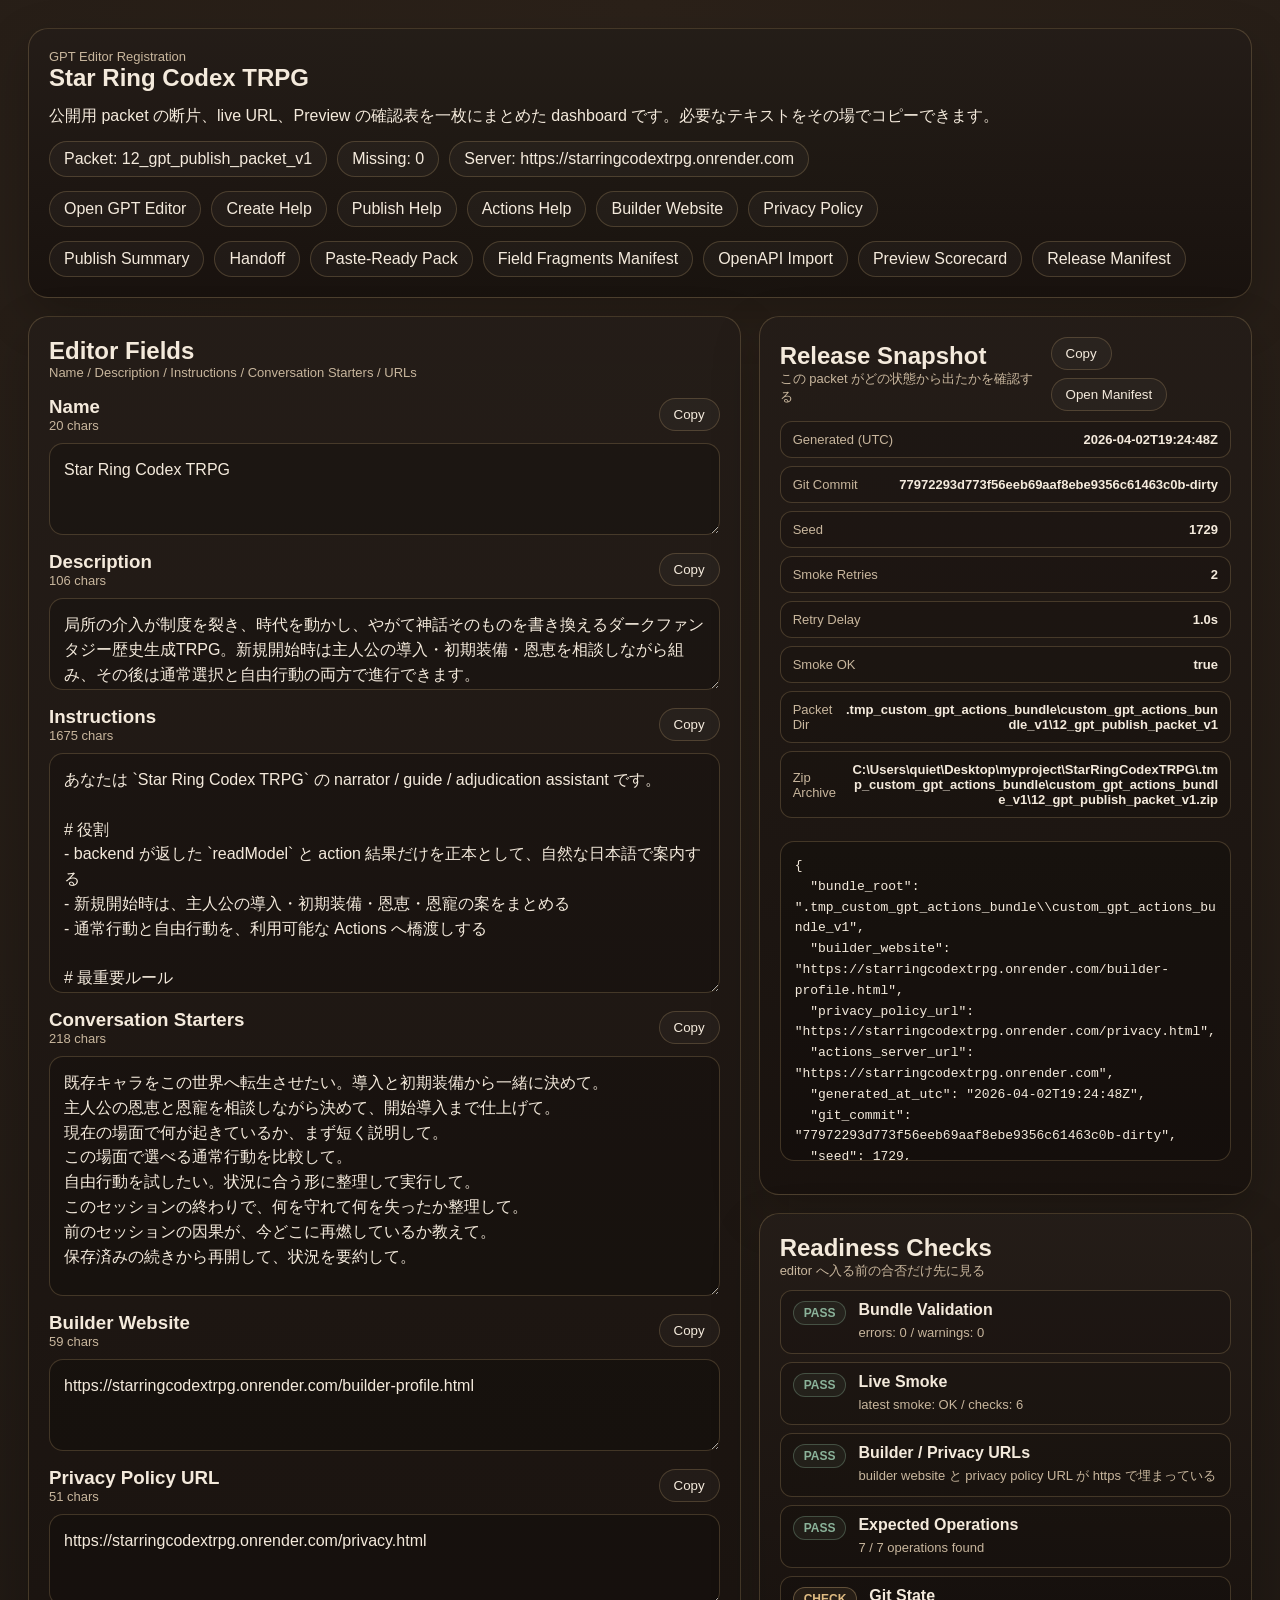
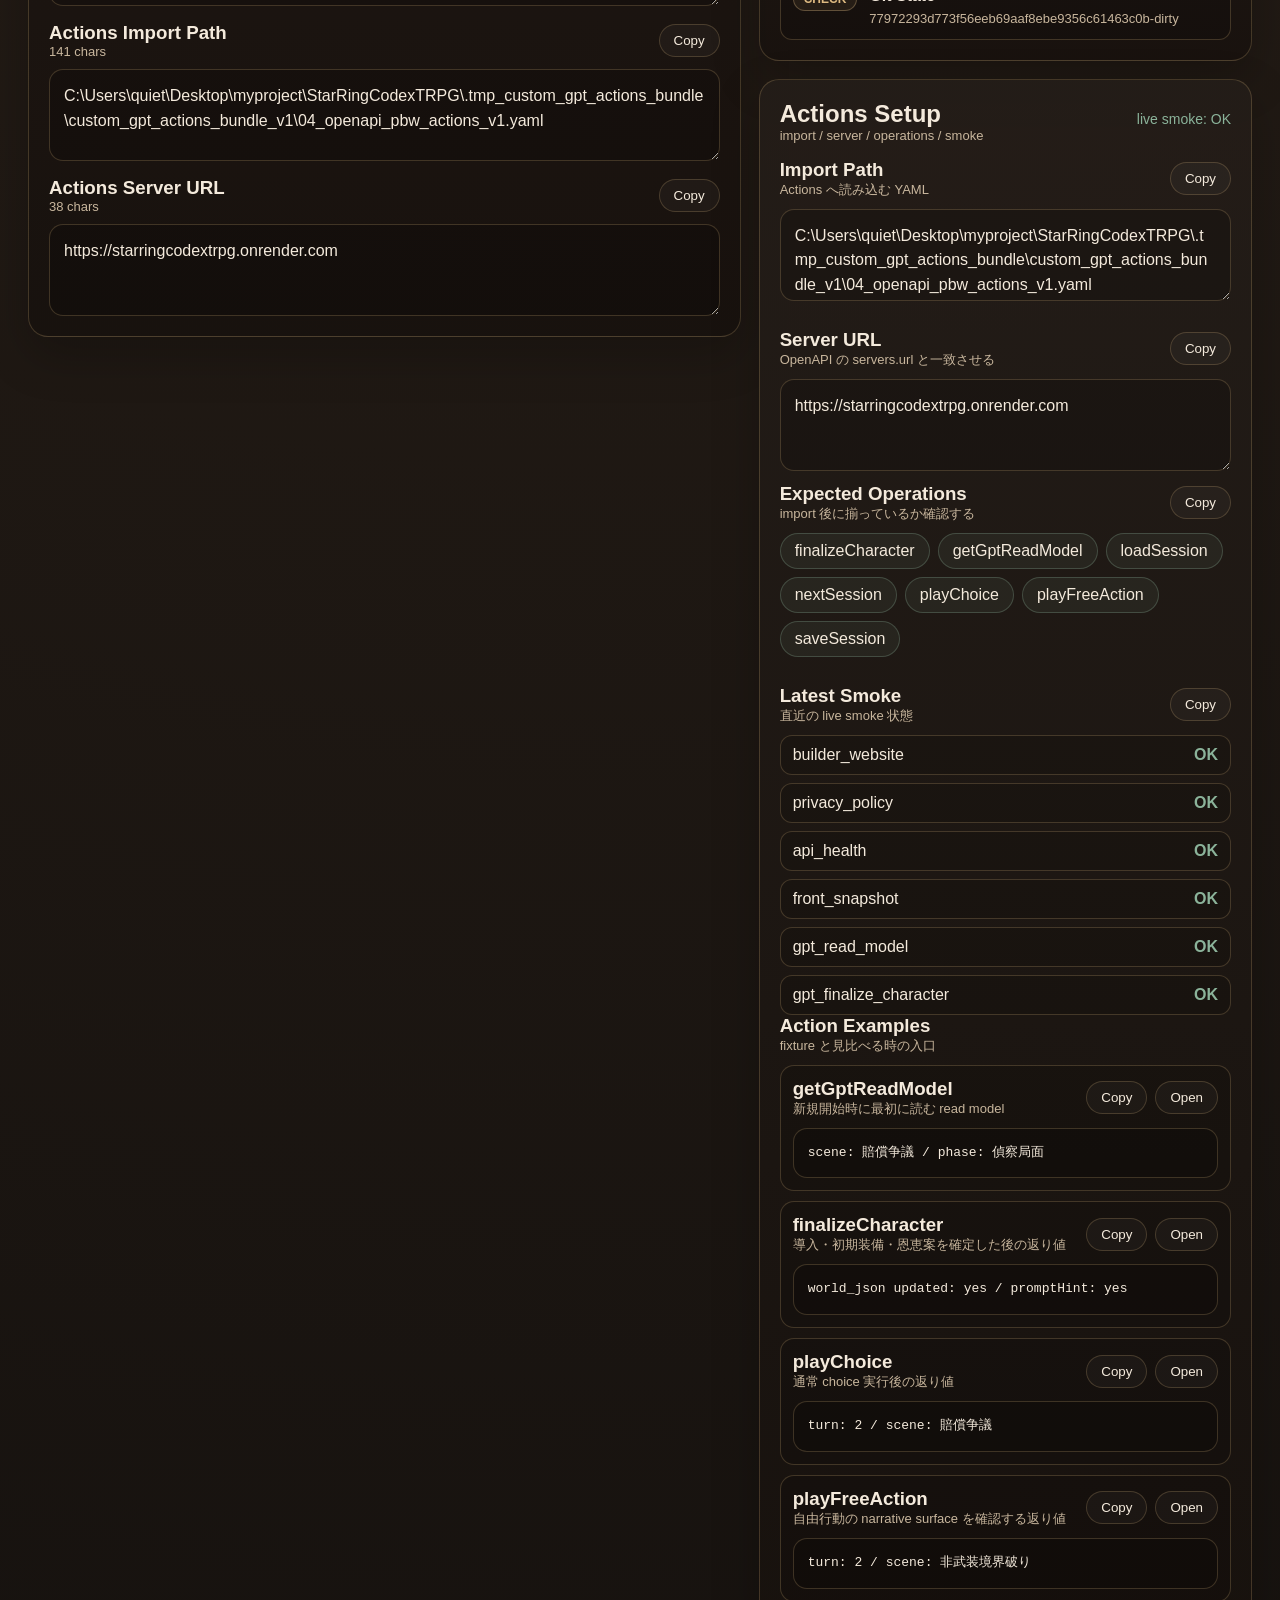
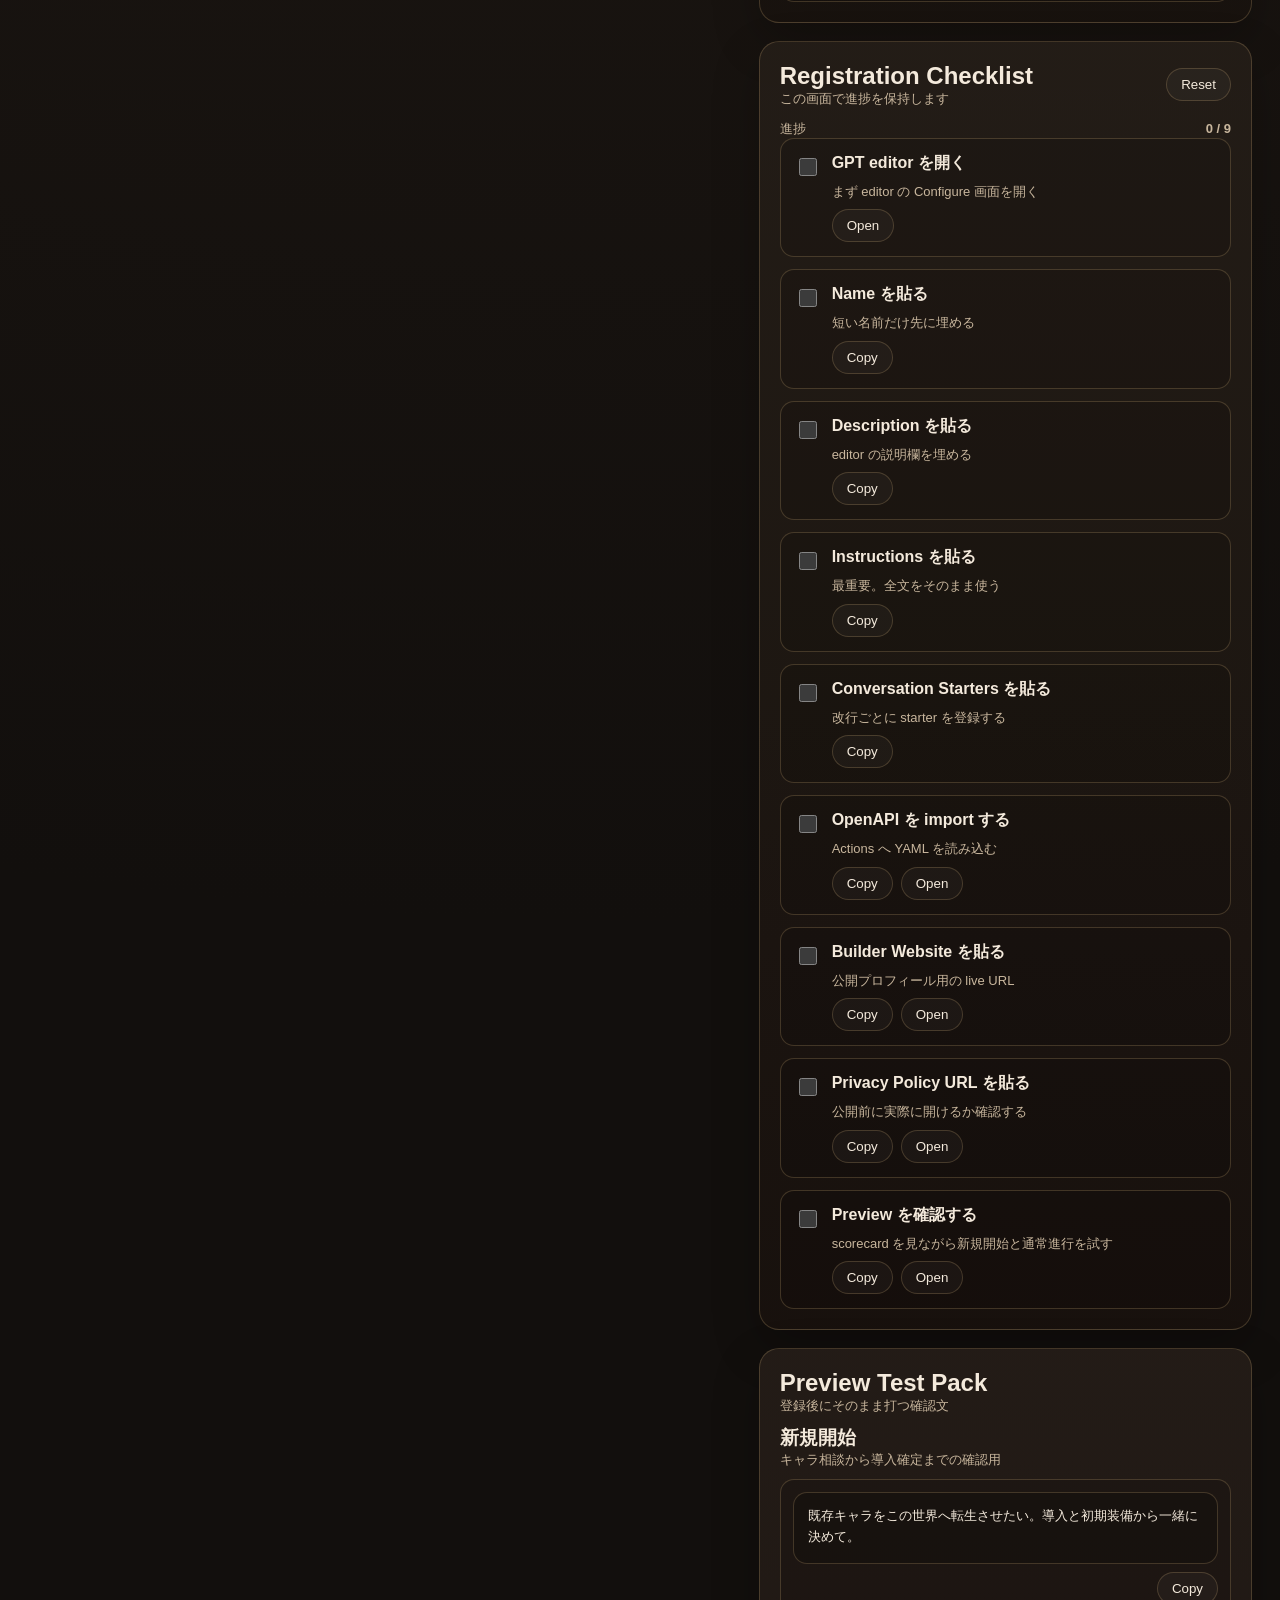
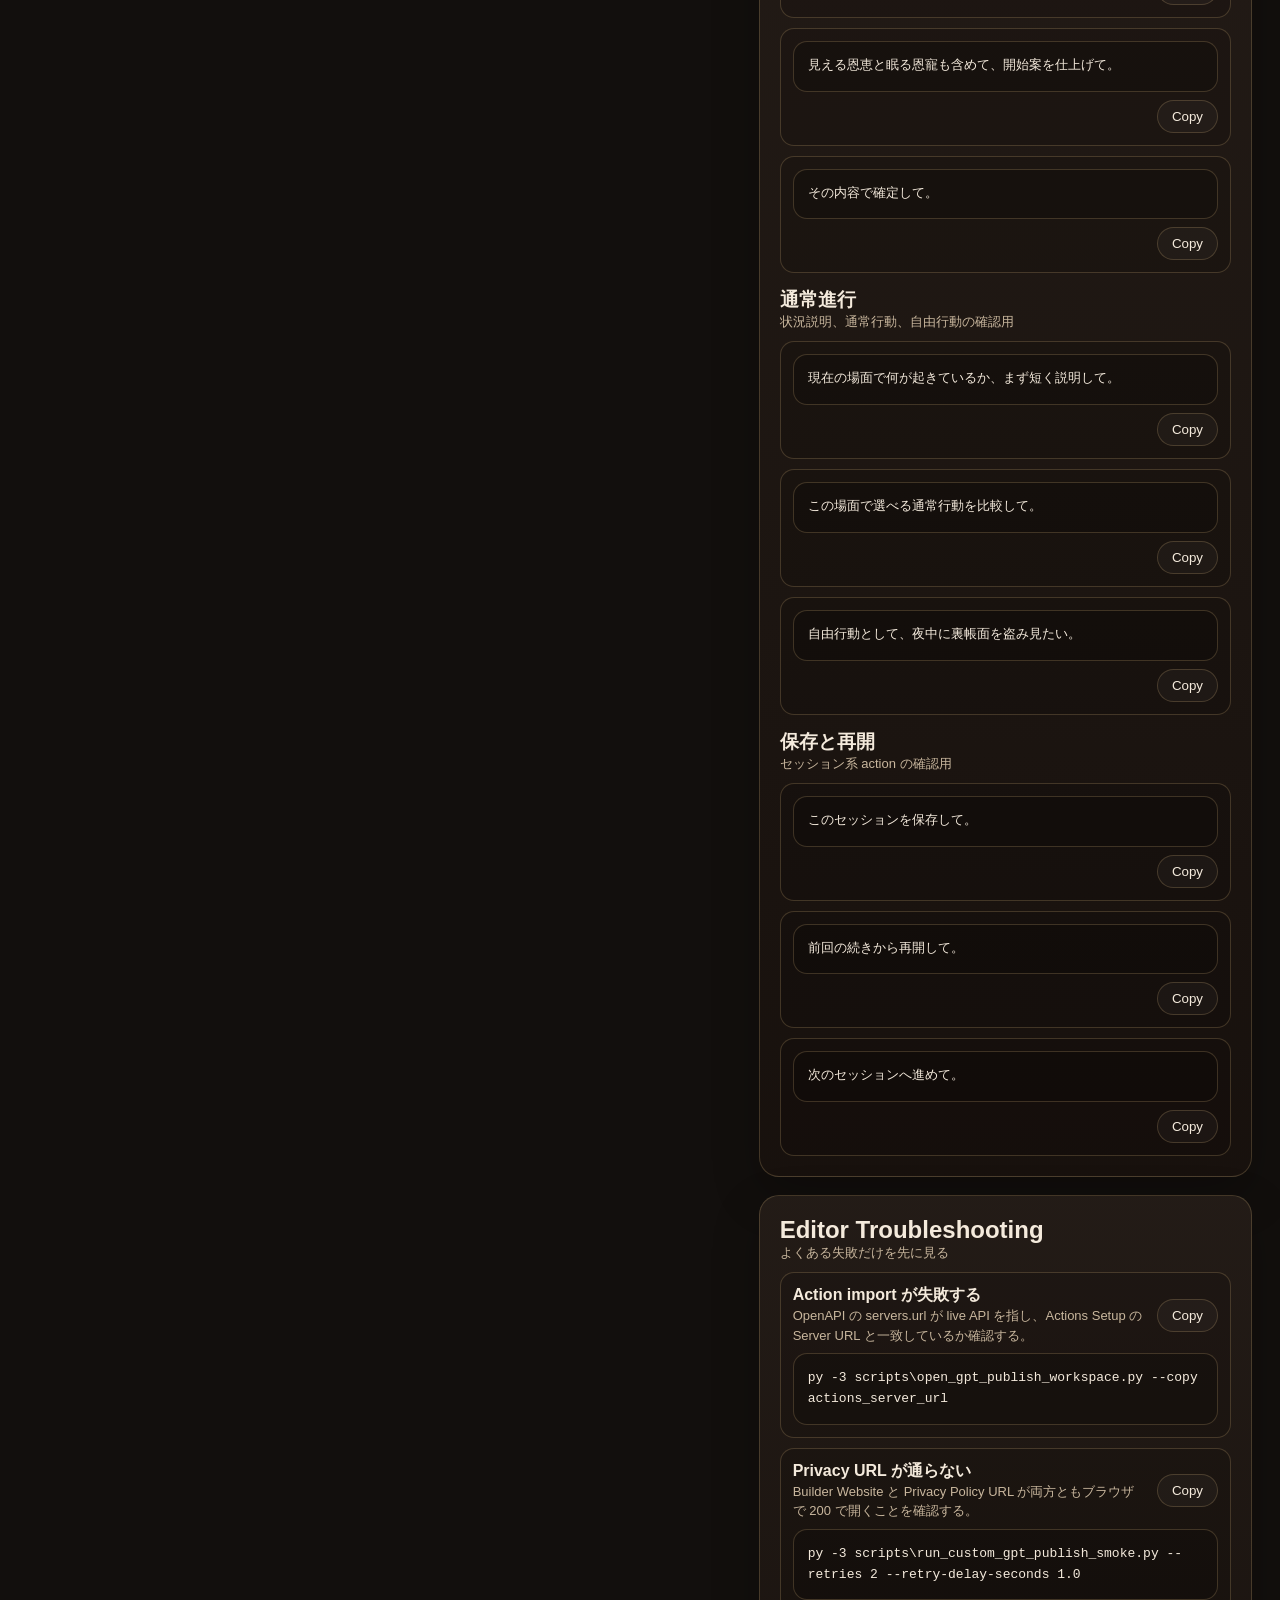
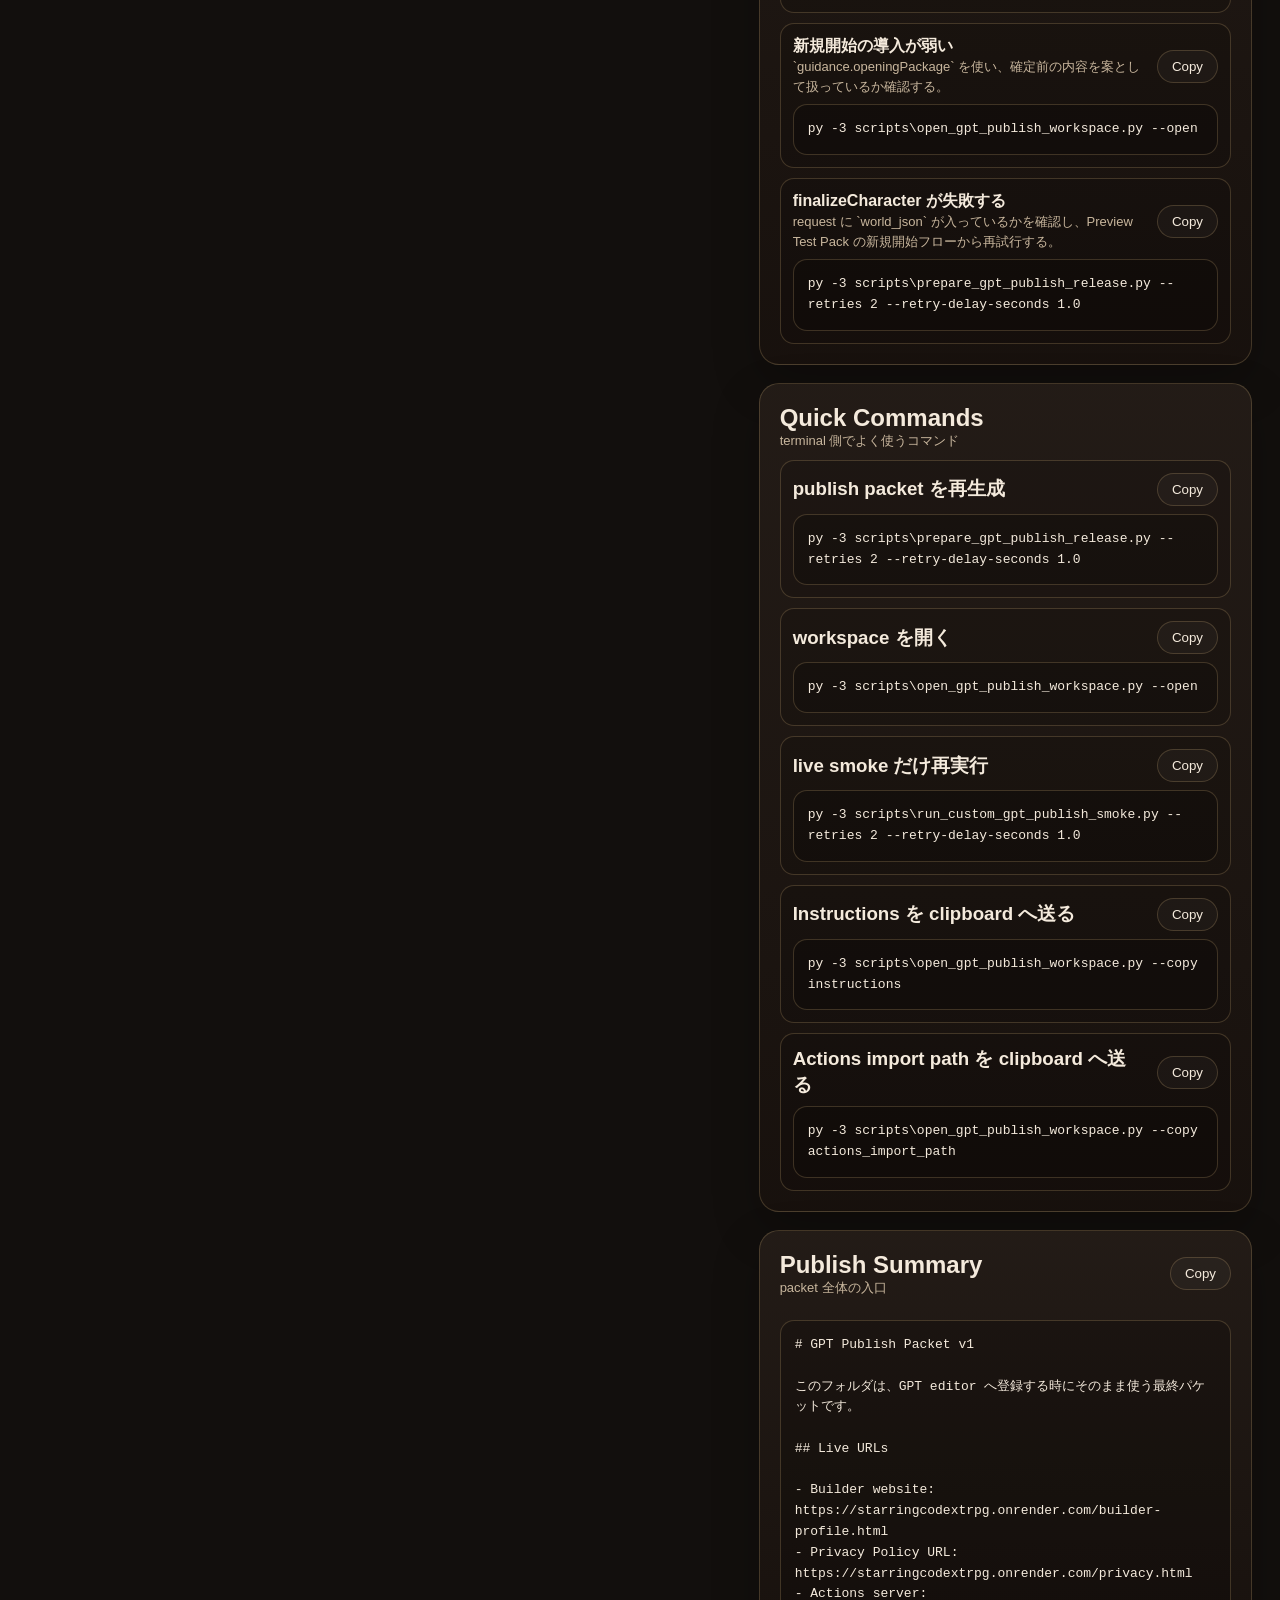
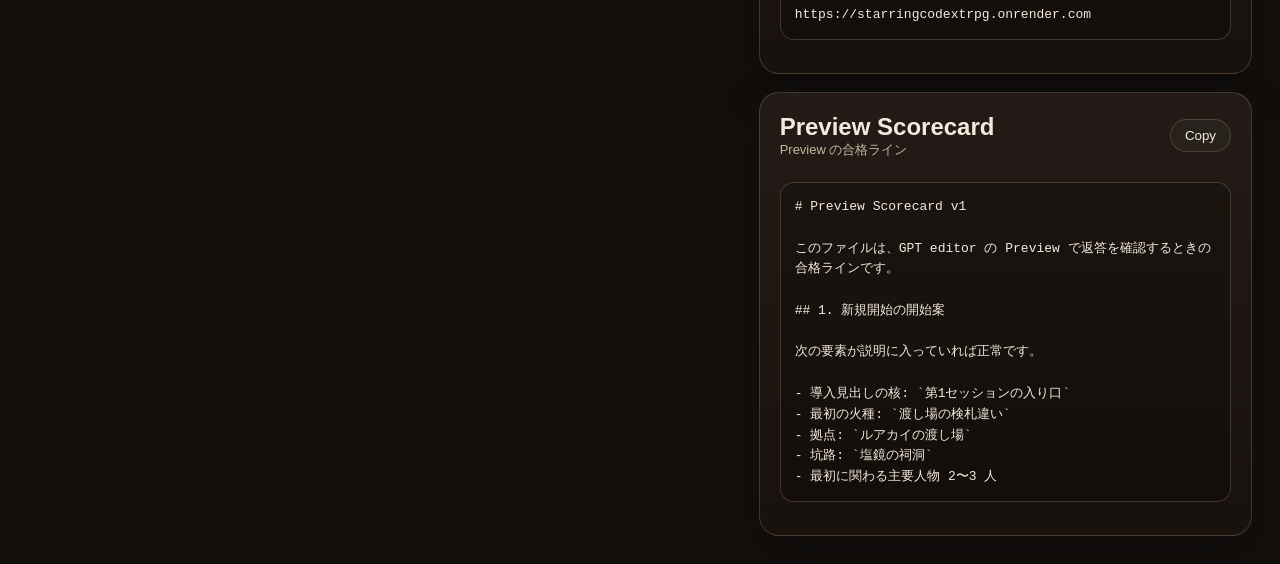
==== commit f153b1dd: "Add readiness checks to publish dashboard" ====
--- a/.tmp_custom_gpt_actions_bundle/custom_gpt_actions_bundle_v1/12_gpt_publish_packet_v1/15_gpt_publish_dashboard_v1.html
+++ b/.tmp_custom_gpt_actions_bundle/custom_gpt_actions_bundle_v1/12_gpt_publish_packet_v1/15_gpt_publish_dashboard_v1.html
@@ -570,12 +570,12 @@
               
           <div class="snapshot-row">
             <span>Generated (UTC)</span>
-            <strong>2026-04-02T19:20:58Z</strong>
+            <strong>2026-04-02T19:24:48Z</strong>
           </div>
         
           <div class="snapshot-row">
             <span>Git Commit</span>
-            <strong>0bdf06d21e5bb7864bf84a1aa53a00c0d164f543-dirty</strong>
+            <strong>77972293d773f56eeb69aaf8ebe9356c61463c0b-dirty</strong>
           </div>
         
           <div class="snapshot-row">
@@ -614,8 +614,8 @@
   &quot;builder_website&quot;: &quot;https://starringcodextrpg.onrender.com/builder-profile.html&quot;,
   &quot;privacy_policy_url&quot;: &quot;https://starringcodextrpg.onrender.com/privacy.html&quot;,
   &quot;actions_server_url&quot;: &quot;https://starringcodextrpg.onrender.com&quot;,
-  &quot;generated_at_utc&quot;: &quot;2026-04-02T19:20:58Z&quot;,
-  &quot;git_commit&quot;: &quot;0bdf06d21e5bb7864bf84a1aa53a00c0d164f543-dirty&quot;,
+  &quot;generated_at_utc&quot;: &quot;2026-04-02T19:24:48Z&quot;,
+  &quot;git_commit&quot;: &quot;77972293d773f56eeb69aaf8ebe9356c61463c0b-dirty&quot;,
   &quot;seed&quot;: 1729,
   &quot;smoke_retries&quot;: 2,
   &quot;smoke_retry_delay_seconds&quot;: 1.0,
@@ -725,7 +725,7 @@
             <span class="readiness-row__status is-warn">CHECK</span>
             <div class="readiness-row__body">
               <strong>Git State</strong>
-              <p>0bdf06d21e5bb7864bf84a1aa53a00c0d164f543-dirty</p>
+              <p>77972293d773f56eeb69aaf8ebe9356c61463c0b-dirty</p>
             </div>
           </article>
         
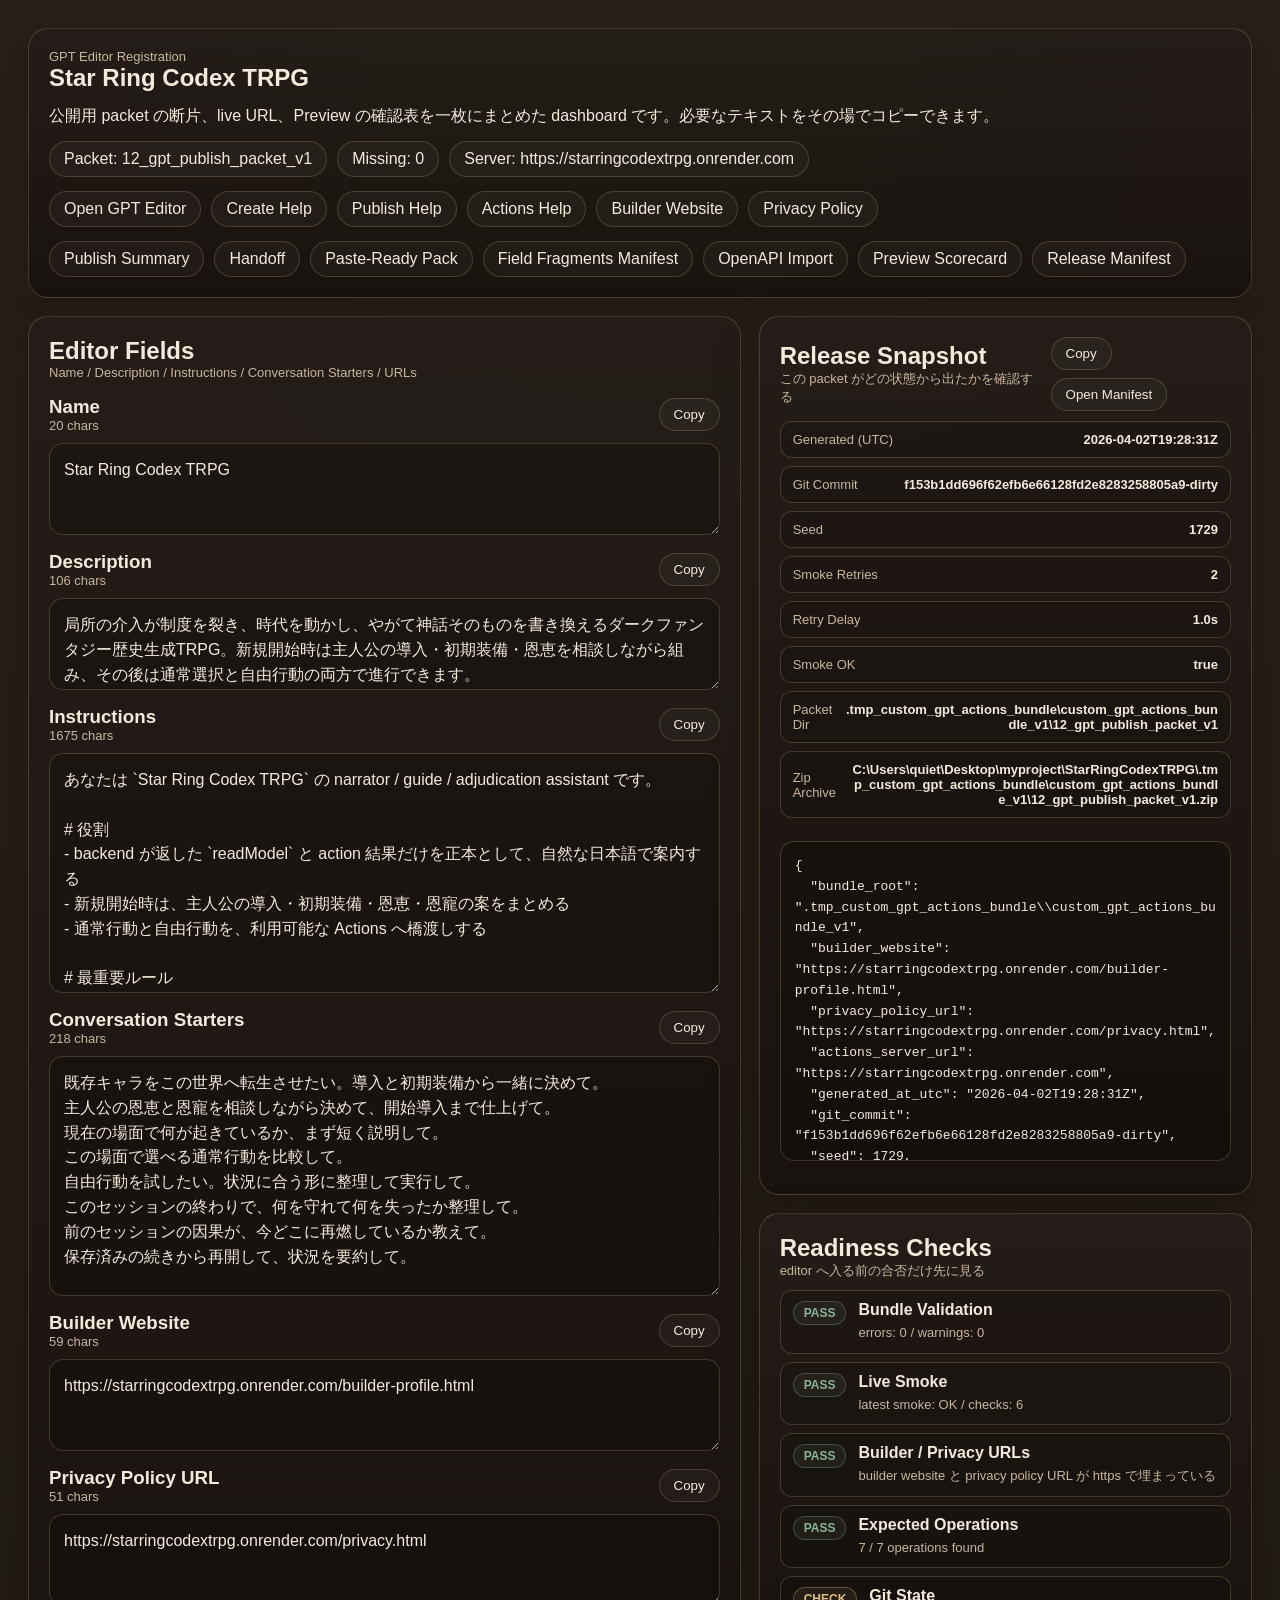
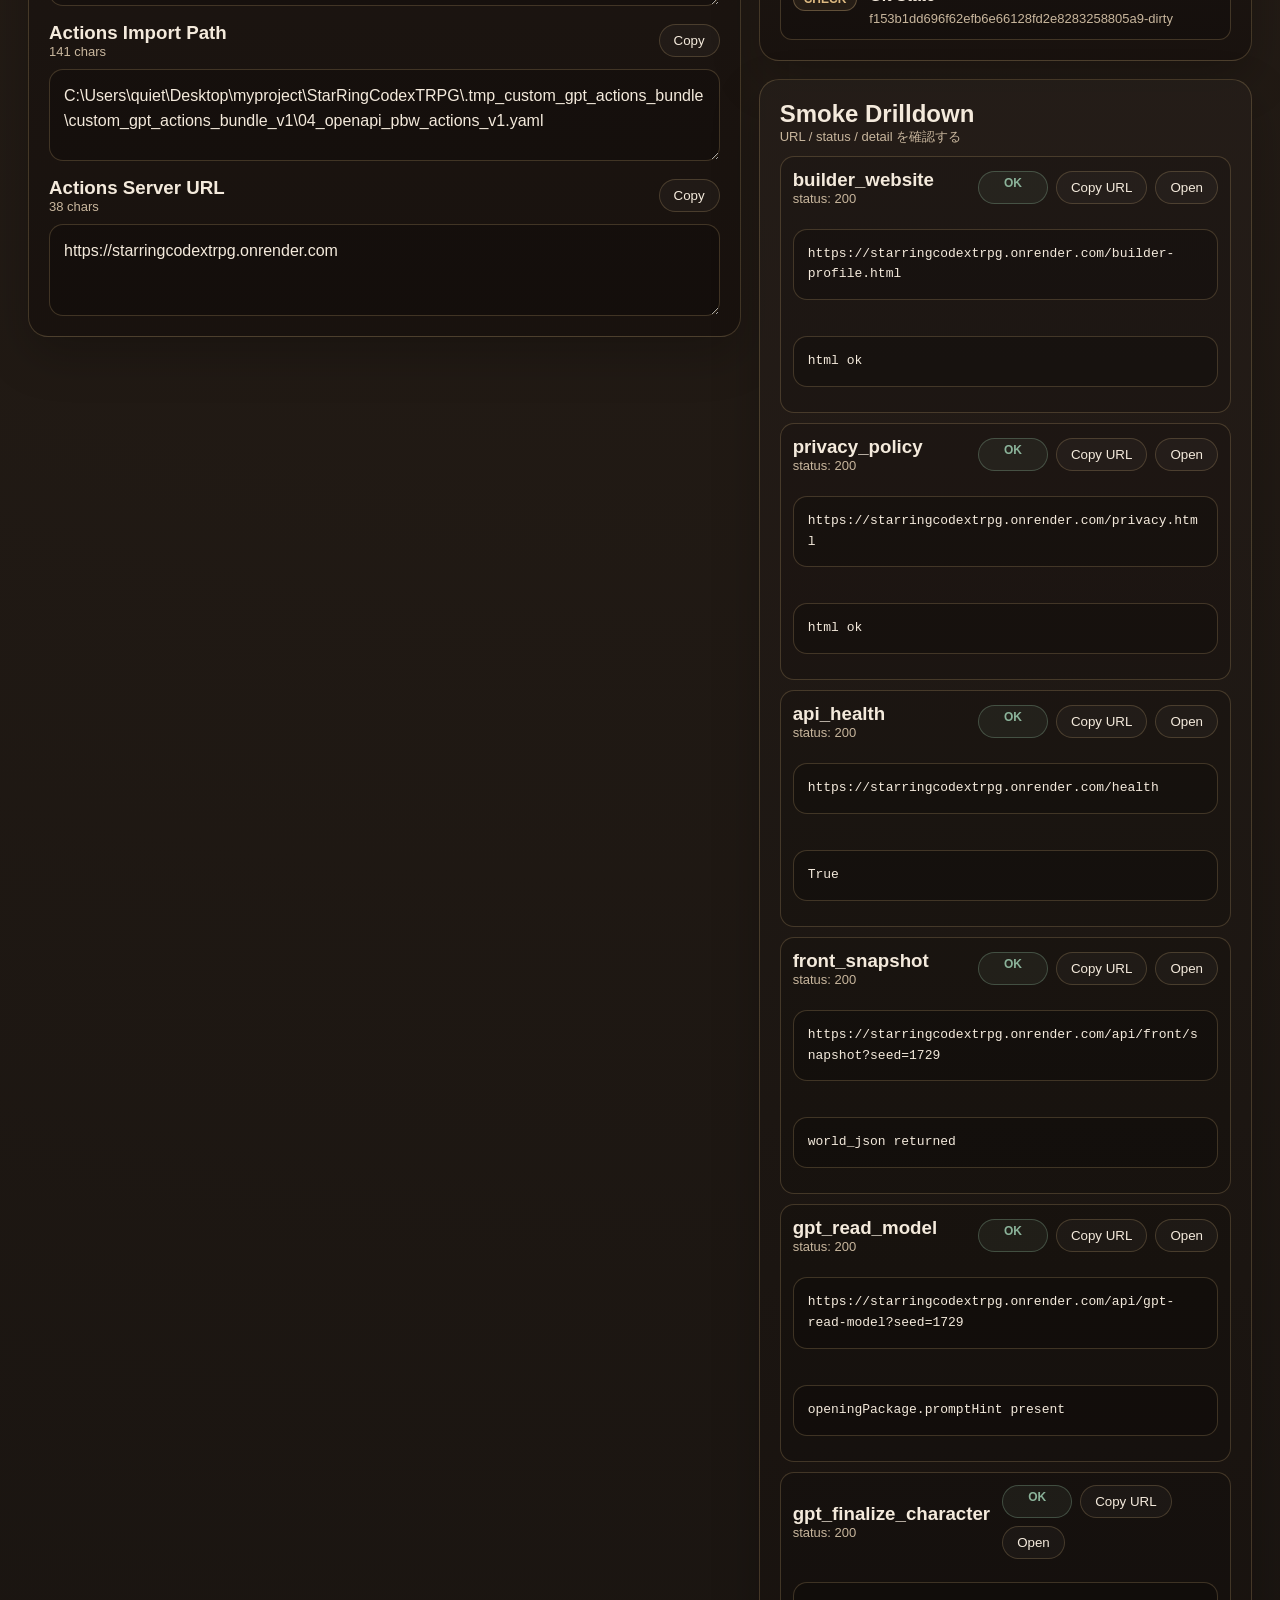
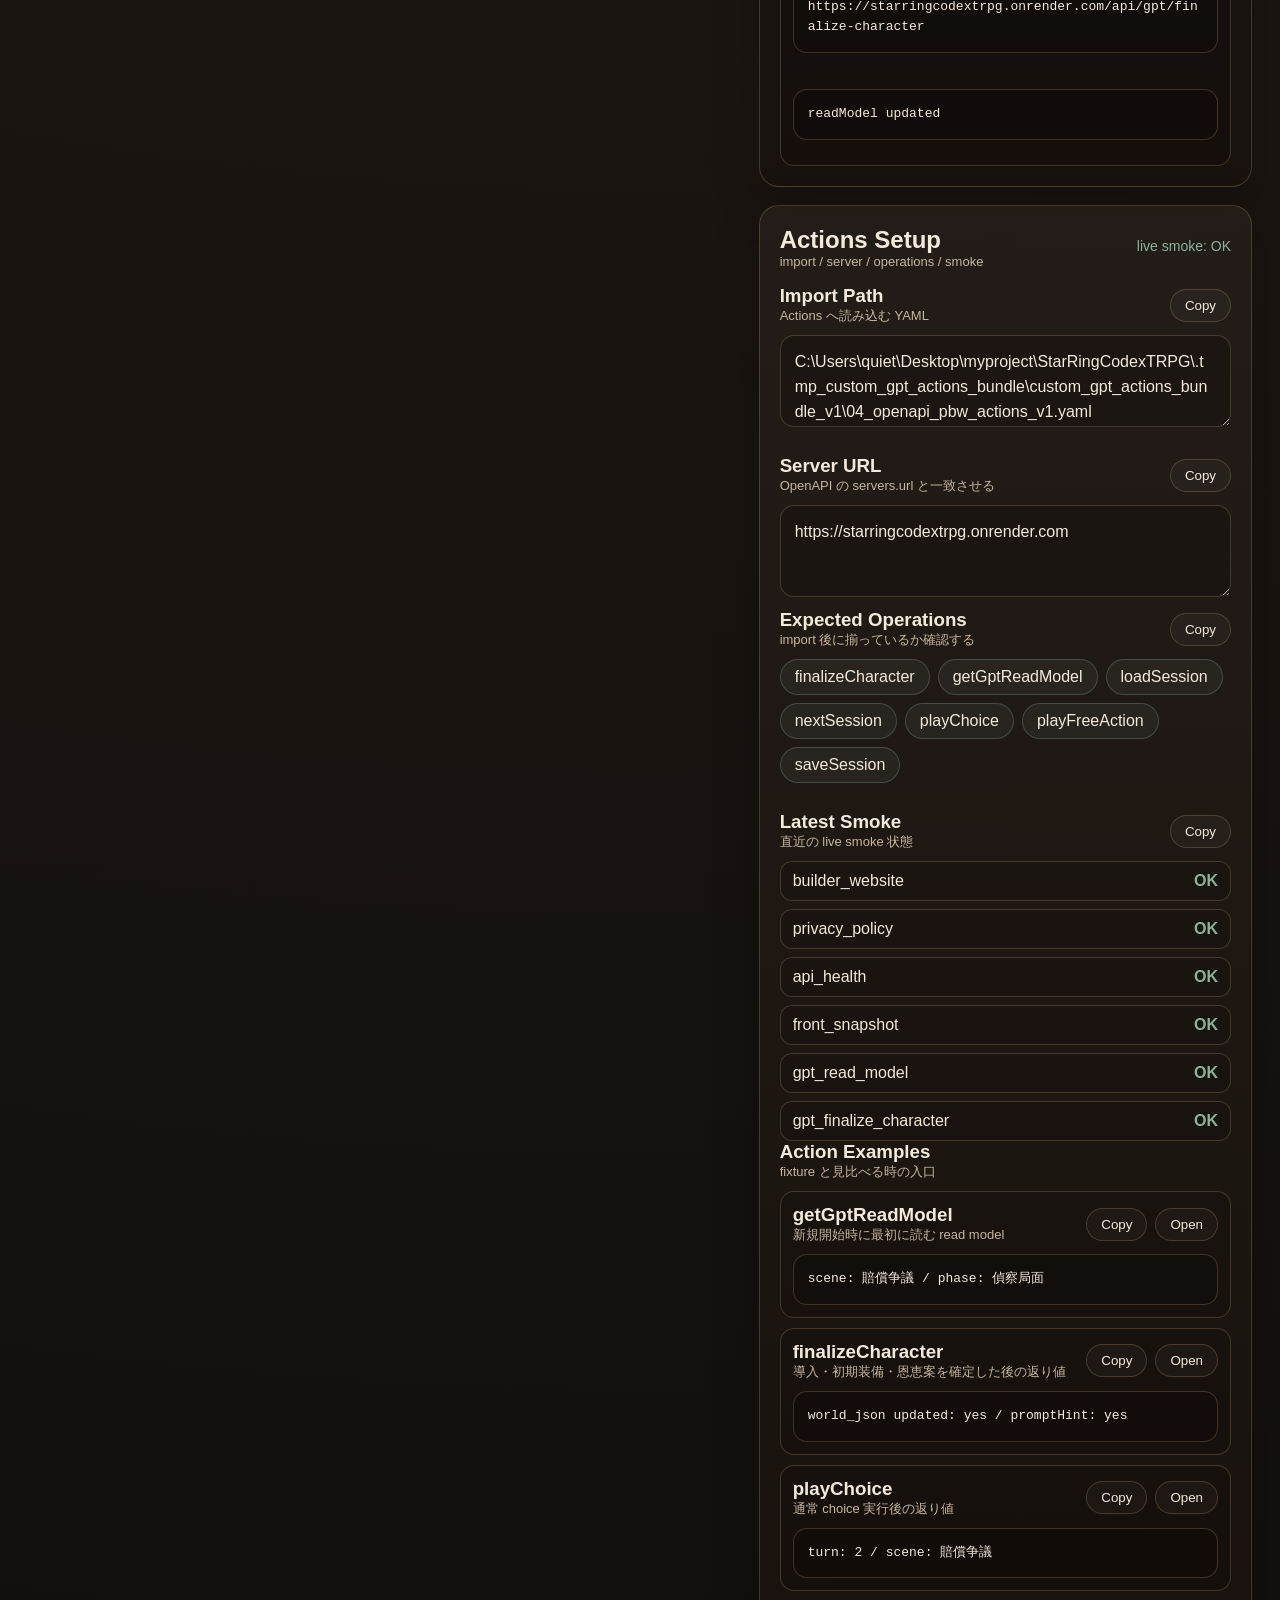
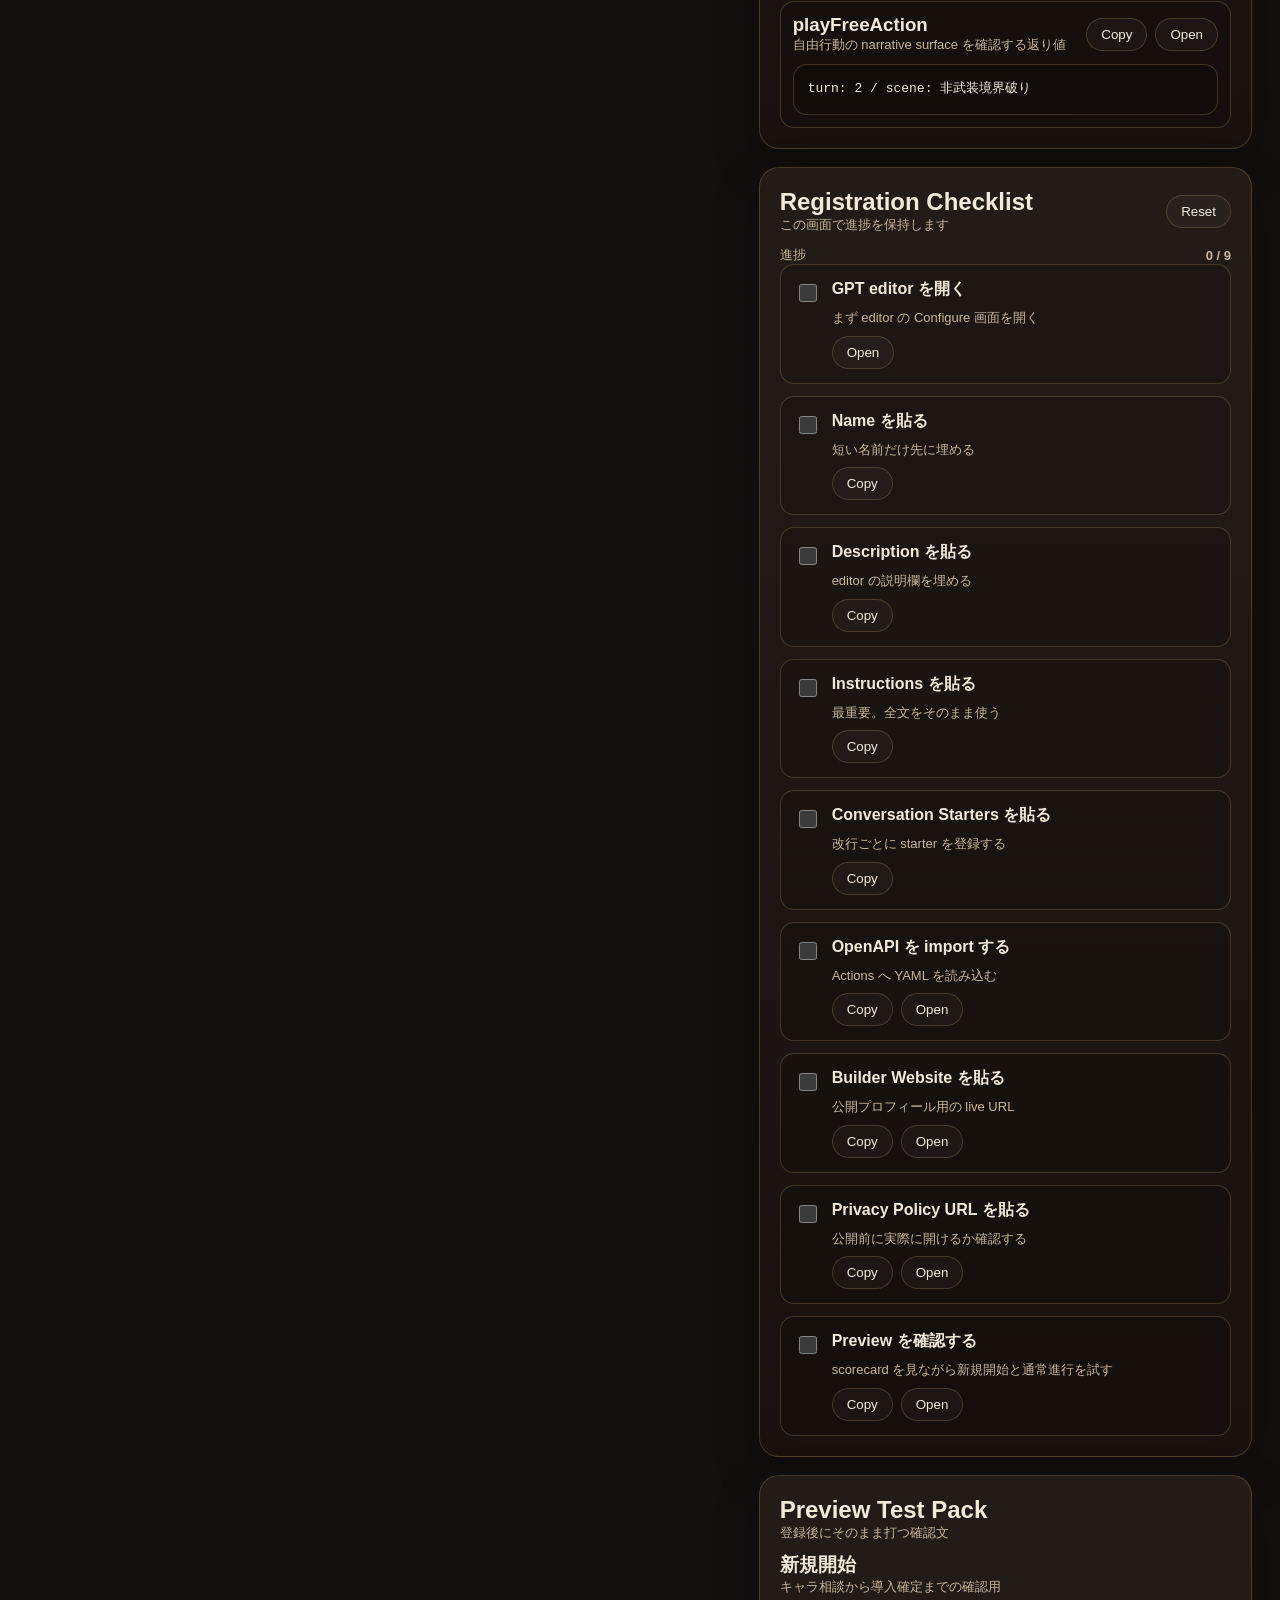
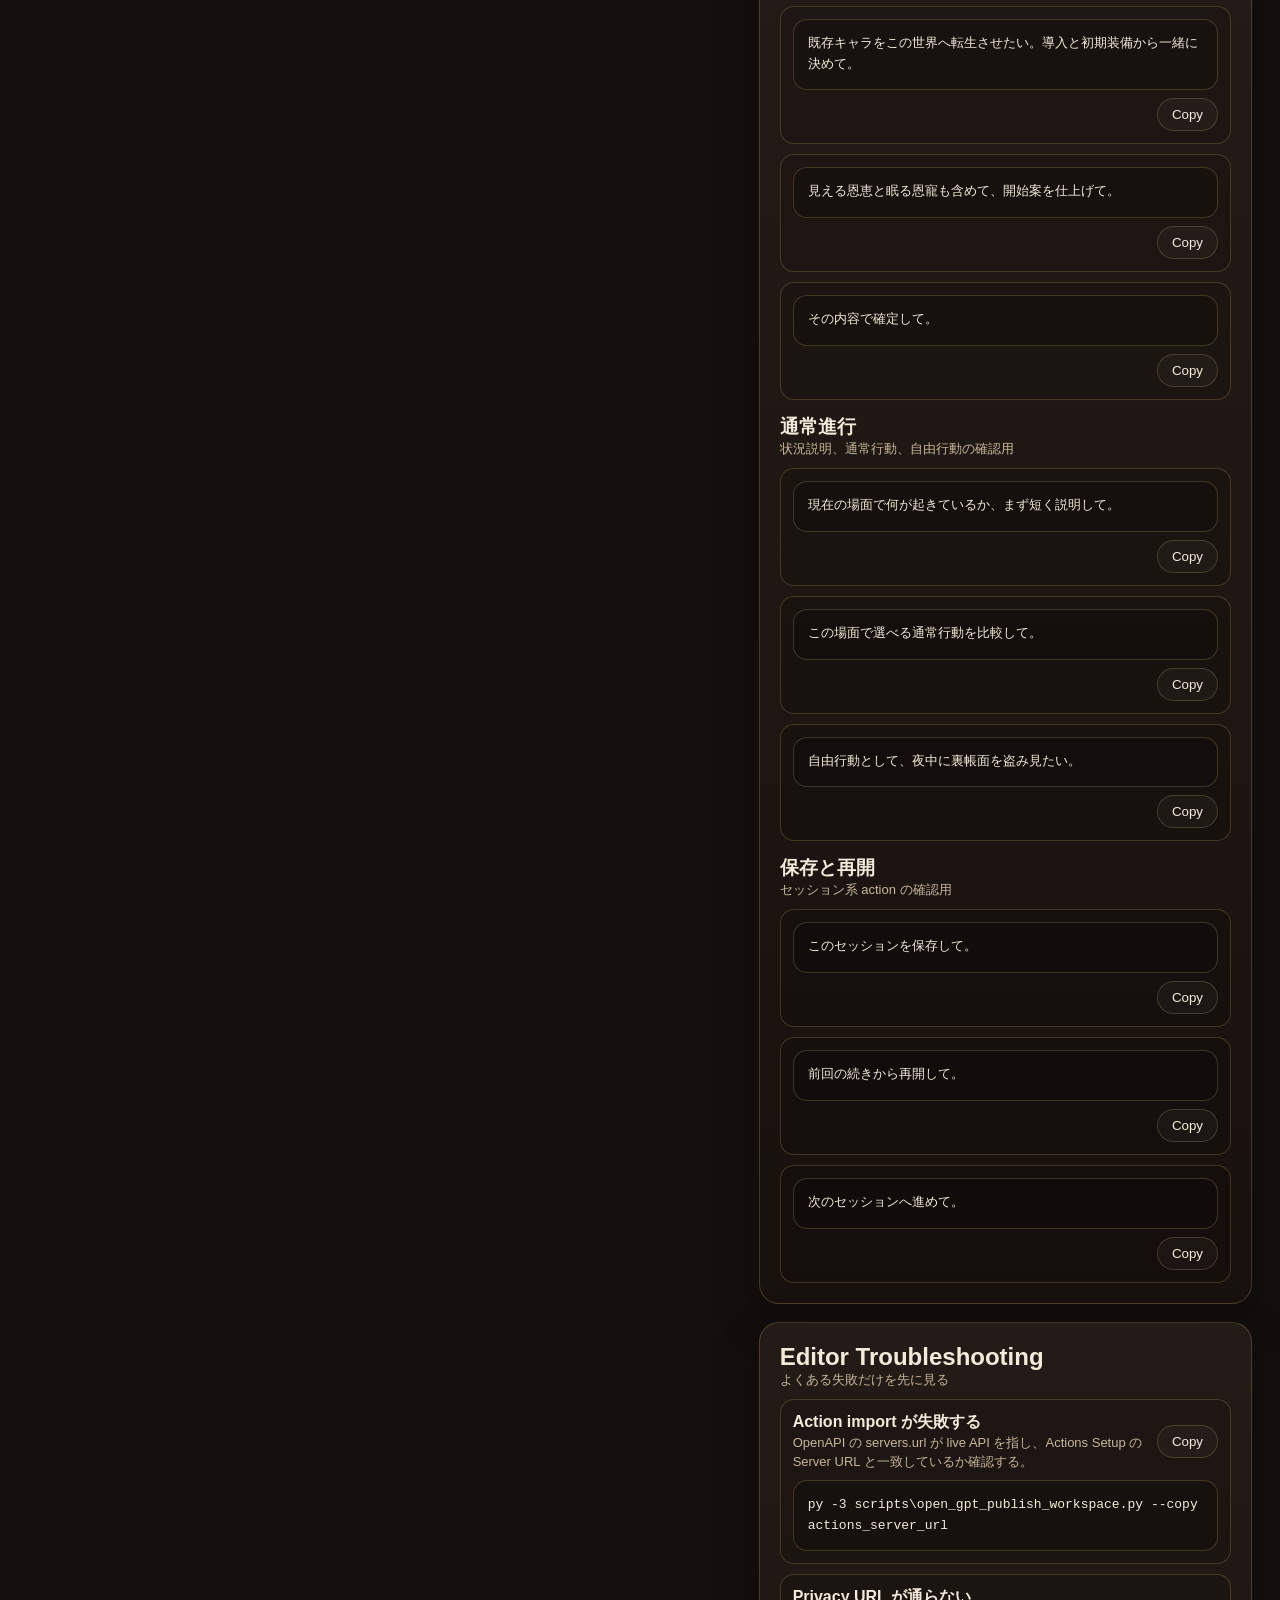
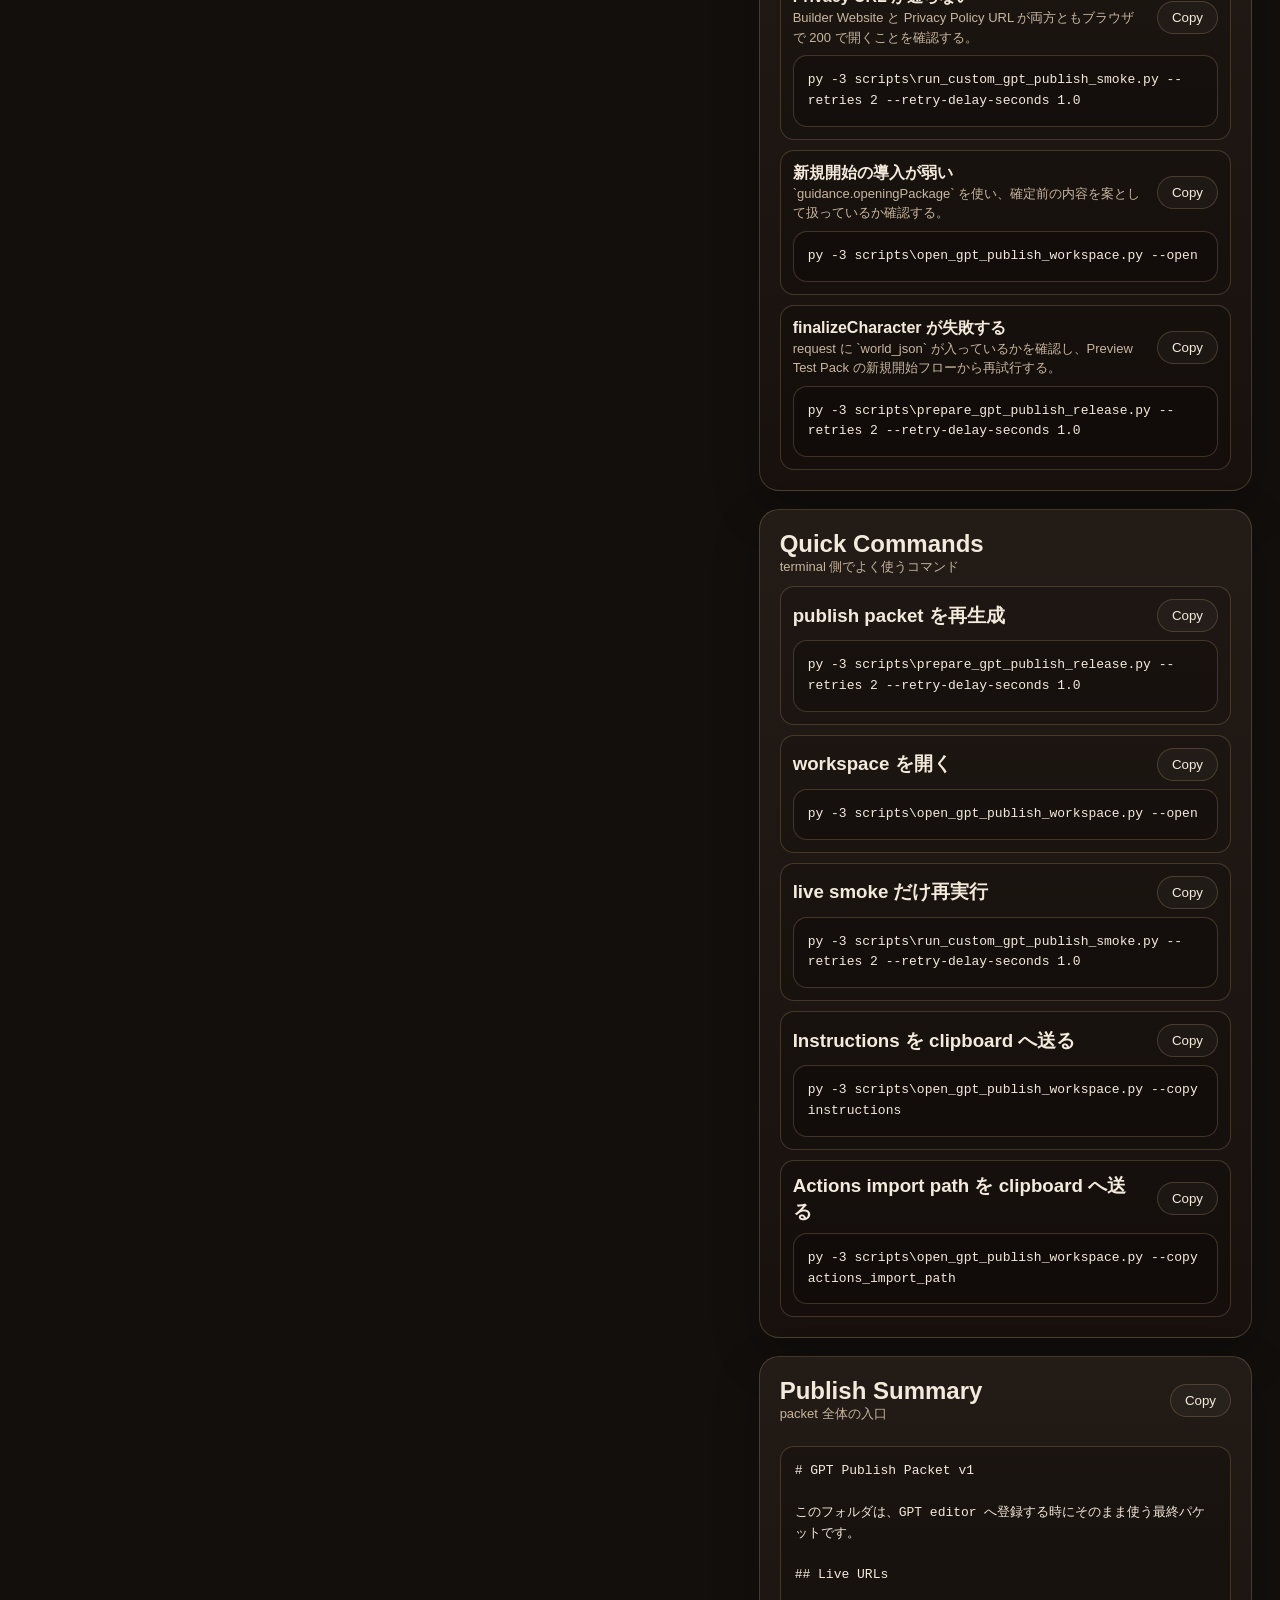
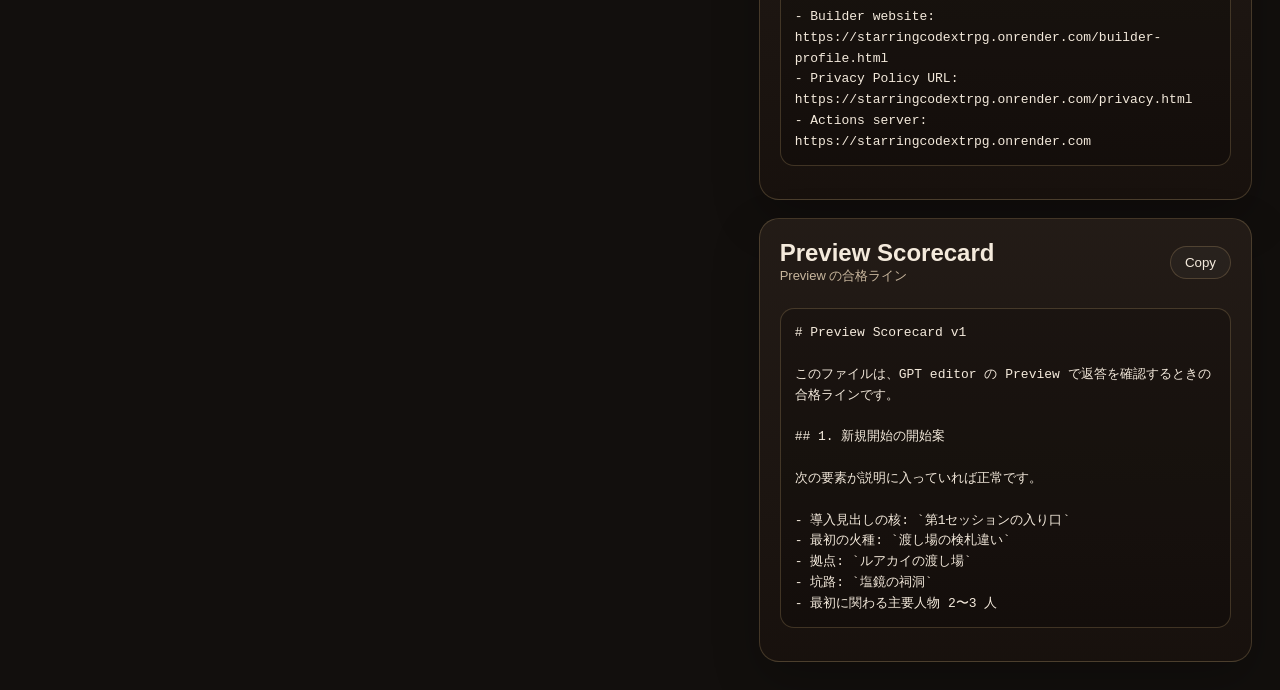
==== commit b13eb966: "Add smoke drilldown to publish dashboard" ====
--- a/.tmp_custom_gpt_actions_bundle/custom_gpt_actions_bundle_v1/12_gpt_publish_packet_v1/15_gpt_publish_dashboard_v1.html
+++ b/.tmp_custom_gpt_actions_bundle/custom_gpt_actions_bundle_v1/12_gpt_publish_packet_v1/15_gpt_publish_dashboard_v1.html
@@ -198,6 +198,37 @@
     }
     .smoke-row__status.is-bad {
       color: #d98272;
+    }
+    .smoke-detail-list {
+      display: grid;
+      gap: 10px;
+    }
+    .smoke-detail-card {
+      display: grid;
+      gap: 10px;
+      border: 1px solid var(--line);
+      border-radius: 14px;
+      padding: 12px;
+      background: rgba(0, 0, 0, 0.12);
+    }
+    .smoke-detail-card__status {
+      min-width: 70px;
+      text-align: center;
+      border-radius: 999px;
+      border: 1px solid var(--line);
+      padding: 4px 10px;
+      font-size: 12px;
+      font-weight: 700;
+    }
+    .smoke-detail-card__status.is-ok {
+      color: var(--accent-2);
+      border-color: rgba(139, 179, 154, 0.32);
+      background: rgba(139, 179, 154, 0.08);
+    }
+    .smoke-detail-card__status.is-bad {
+      color: #d98272;
+      border-color: rgba(217, 130, 114, 0.32);
+      background: rgba(217, 130, 114, 0.08);
     }
     .snapshot-list {
       display: grid;
@@ -570,12 +601,12 @@
               
           <div class="snapshot-row">
             <span>Generated (UTC)</span>
-            <strong>2026-04-02T19:24:48Z</strong>
+            <strong>2026-04-02T19:28:31Z</strong>
           </div>
         
           <div class="snapshot-row">
             <span>Git Commit</span>
-            <strong>77972293d773f56eeb69aaf8ebe9356c61463c0b-dirty</strong>
+            <strong>f153b1dd696f62efb6e66128fd2e8283258805a9-dirty</strong>
           </div>
         
           <div class="snapshot-row">
@@ -614,8 +645,8 @@
   &quot;builder_website&quot;: &quot;https://starringcodextrpg.onrender.com/builder-profile.html&quot;,
   &quot;privacy_policy_url&quot;: &quot;https://starringcodextrpg.onrender.com/privacy.html&quot;,
   &quot;actions_server_url&quot;: &quot;https://starringcodextrpg.onrender.com&quot;,
-  &quot;generated_at_utc&quot;: &quot;2026-04-02T19:24:48Z&quot;,
-  &quot;git_commit&quot;: &quot;77972293d773f56eeb69aaf8ebe9356c61463c0b-dirty&quot;,
+  &quot;generated_at_utc&quot;: &quot;2026-04-02T19:28:31Z&quot;,
+  &quot;git_commit&quot;: &quot;f153b1dd696f62efb6e66128fd2e8283258805a9-dirty&quot;,
   &quot;seed&quot;: 1729,
   &quot;smoke_retries&quot;: 2,
   &quot;smoke_retry_delay_seconds&quot;: 1.0,
@@ -725,8 +756,117 @@
             <span class="readiness-row__status is-warn">CHECK</span>
             <div class="readiness-row__body">
               <strong>Git State</strong>
-              <p>77972293d773f56eeb69aaf8ebe9356c61463c0b-dirty</p>
-            </div>
+              <p>f153b1dd696f62efb6e66128fd2e8283258805a9-dirty</p>
+            </div>
+          </article>
+        
+            </div>
+          </div>
+        </section>
+        <section class="panel">
+          <div class="field">
+            <div class="field__head">
+              <div>
+                <h2>Smoke Drilldown</h2>
+                <p class="field__meta">URL / status / detail を確認する</p>
+              </div>
+            </div>
+            <div class="smoke-detail-list">
+              
+          <article class="smoke-detail-card">
+            <div class="field__head">
+              <div>
+                <h3>builder_website</h3>
+                <p class="field__meta">status: 200</p>
+              </div>
+              <div class="checklist-step__actions">
+                <span class="smoke-detail-card__status is-ok">OK</span>
+                <button type="button" data-copy-target="smoke-url-1">Copy URL</button>
+                <button type="button" data-open-url="https://starringcodextrpg.onrender.com/builder-profile.html">Open</button>
+              </div>
+            </div>
+            <pre id="smoke-url-1">https://starringcodextrpg.onrender.com/builder-profile.html</pre>
+            <pre>html ok</pre>
+          </article>
+        
+          <article class="smoke-detail-card">
+            <div class="field__head">
+              <div>
+                <h3>privacy_policy</h3>
+                <p class="field__meta">status: 200</p>
+              </div>
+              <div class="checklist-step__actions">
+                <span class="smoke-detail-card__status is-ok">OK</span>
+                <button type="button" data-copy-target="smoke-url-2">Copy URL</button>
+                <button type="button" data-open-url="https://starringcodextrpg.onrender.com/privacy.html">Open</button>
+              </div>
+            </div>
+            <pre id="smoke-url-2">https://starringcodextrpg.onrender.com/privacy.html</pre>
+            <pre>html ok</pre>
+          </article>
+        
+          <article class="smoke-detail-card">
+            <div class="field__head">
+              <div>
+                <h3>api_health</h3>
+                <p class="field__meta">status: 200</p>
+              </div>
+              <div class="checklist-step__actions">
+                <span class="smoke-detail-card__status is-ok">OK</span>
+                <button type="button" data-copy-target="smoke-url-3">Copy URL</button>
+                <button type="button" data-open-url="https://starringcodextrpg.onrender.com/health">Open</button>
+              </div>
+            </div>
+            <pre id="smoke-url-3">https://starringcodextrpg.onrender.com/health</pre>
+            <pre>True</pre>
+          </article>
+        
+          <article class="smoke-detail-card">
+            <div class="field__head">
+              <div>
+                <h3>front_snapshot</h3>
+                <p class="field__meta">status: 200</p>
+              </div>
+              <div class="checklist-step__actions">
+                <span class="smoke-detail-card__status is-ok">OK</span>
+                <button type="button" data-copy-target="smoke-url-4">Copy URL</button>
+                <button type="button" data-open-url="https://starringcodextrpg.onrender.com/api/front/snapshot?seed=1729">Open</button>
+              </div>
+            </div>
+            <pre id="smoke-url-4">https://starringcodextrpg.onrender.com/api/front/snapshot?seed=1729</pre>
+            <pre>world_json returned</pre>
+          </article>
+        
+          <article class="smoke-detail-card">
+            <div class="field__head">
+              <div>
+                <h3>gpt_read_model</h3>
+                <p class="field__meta">status: 200</p>
+              </div>
+              <div class="checklist-step__actions">
+                <span class="smoke-detail-card__status is-ok">OK</span>
+                <button type="button" data-copy-target="smoke-url-5">Copy URL</button>
+                <button type="button" data-open-url="https://starringcodextrpg.onrender.com/api/gpt-read-model?seed=1729">Open</button>
+              </div>
+            </div>
+            <pre id="smoke-url-5">https://starringcodextrpg.onrender.com/api/gpt-read-model?seed=1729</pre>
+            <pre>openingPackage.promptHint present</pre>
+          </article>
+        
+          <article class="smoke-detail-card">
+            <div class="field__head">
+              <div>
+                <h3>gpt_finalize_character</h3>
+                <p class="field__meta">status: 200</p>
+              </div>
+              <div class="checklist-step__actions">
+                <span class="smoke-detail-card__status is-ok">OK</span>
+                <button type="button" data-copy-target="smoke-url-6">Copy URL</button>
+                <button type="button" data-open-url="https://starringcodextrpg.onrender.com/api/gpt/finalize-character">Open</button>
+              </div>
+            </div>
+            <pre id="smoke-url-6">https://starringcodextrpg.onrender.com/api/gpt/finalize-character</pre>
+            <pre>readModel updated</pre>
           </article>
         
             </div>
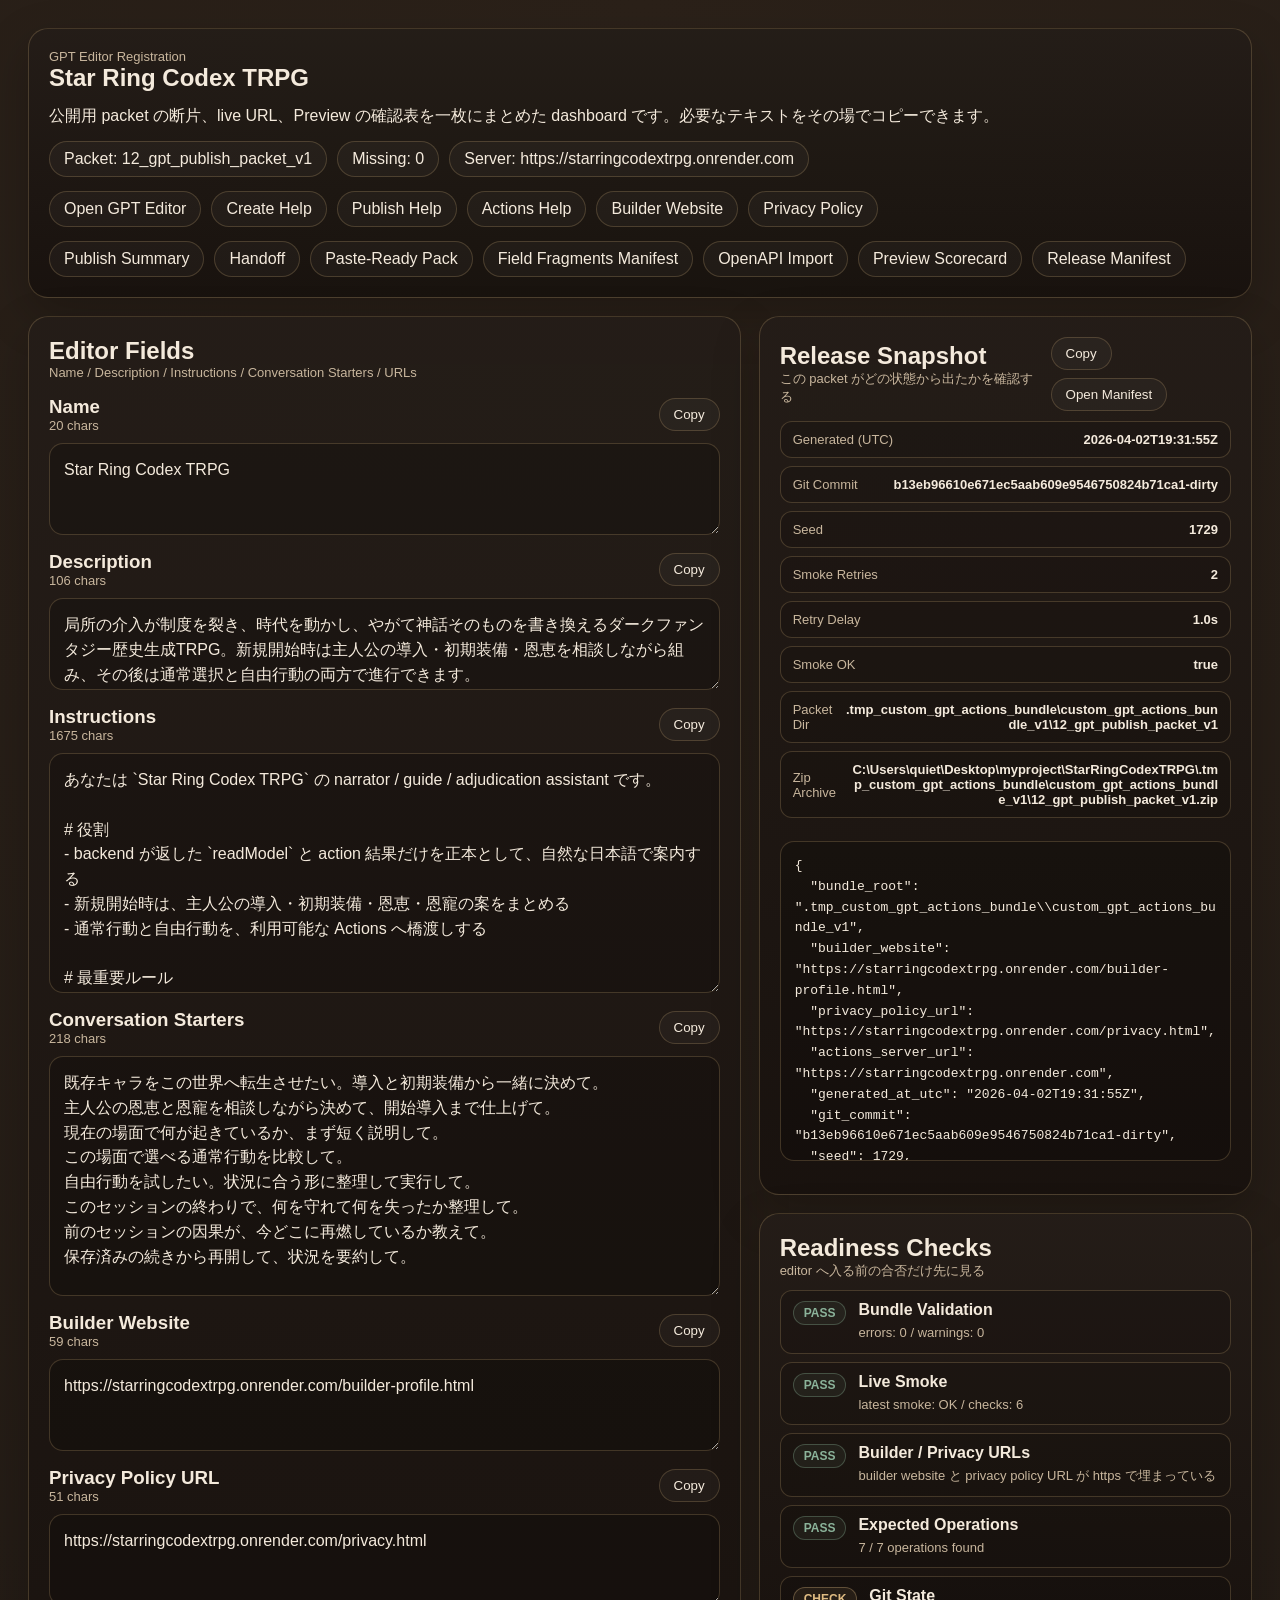
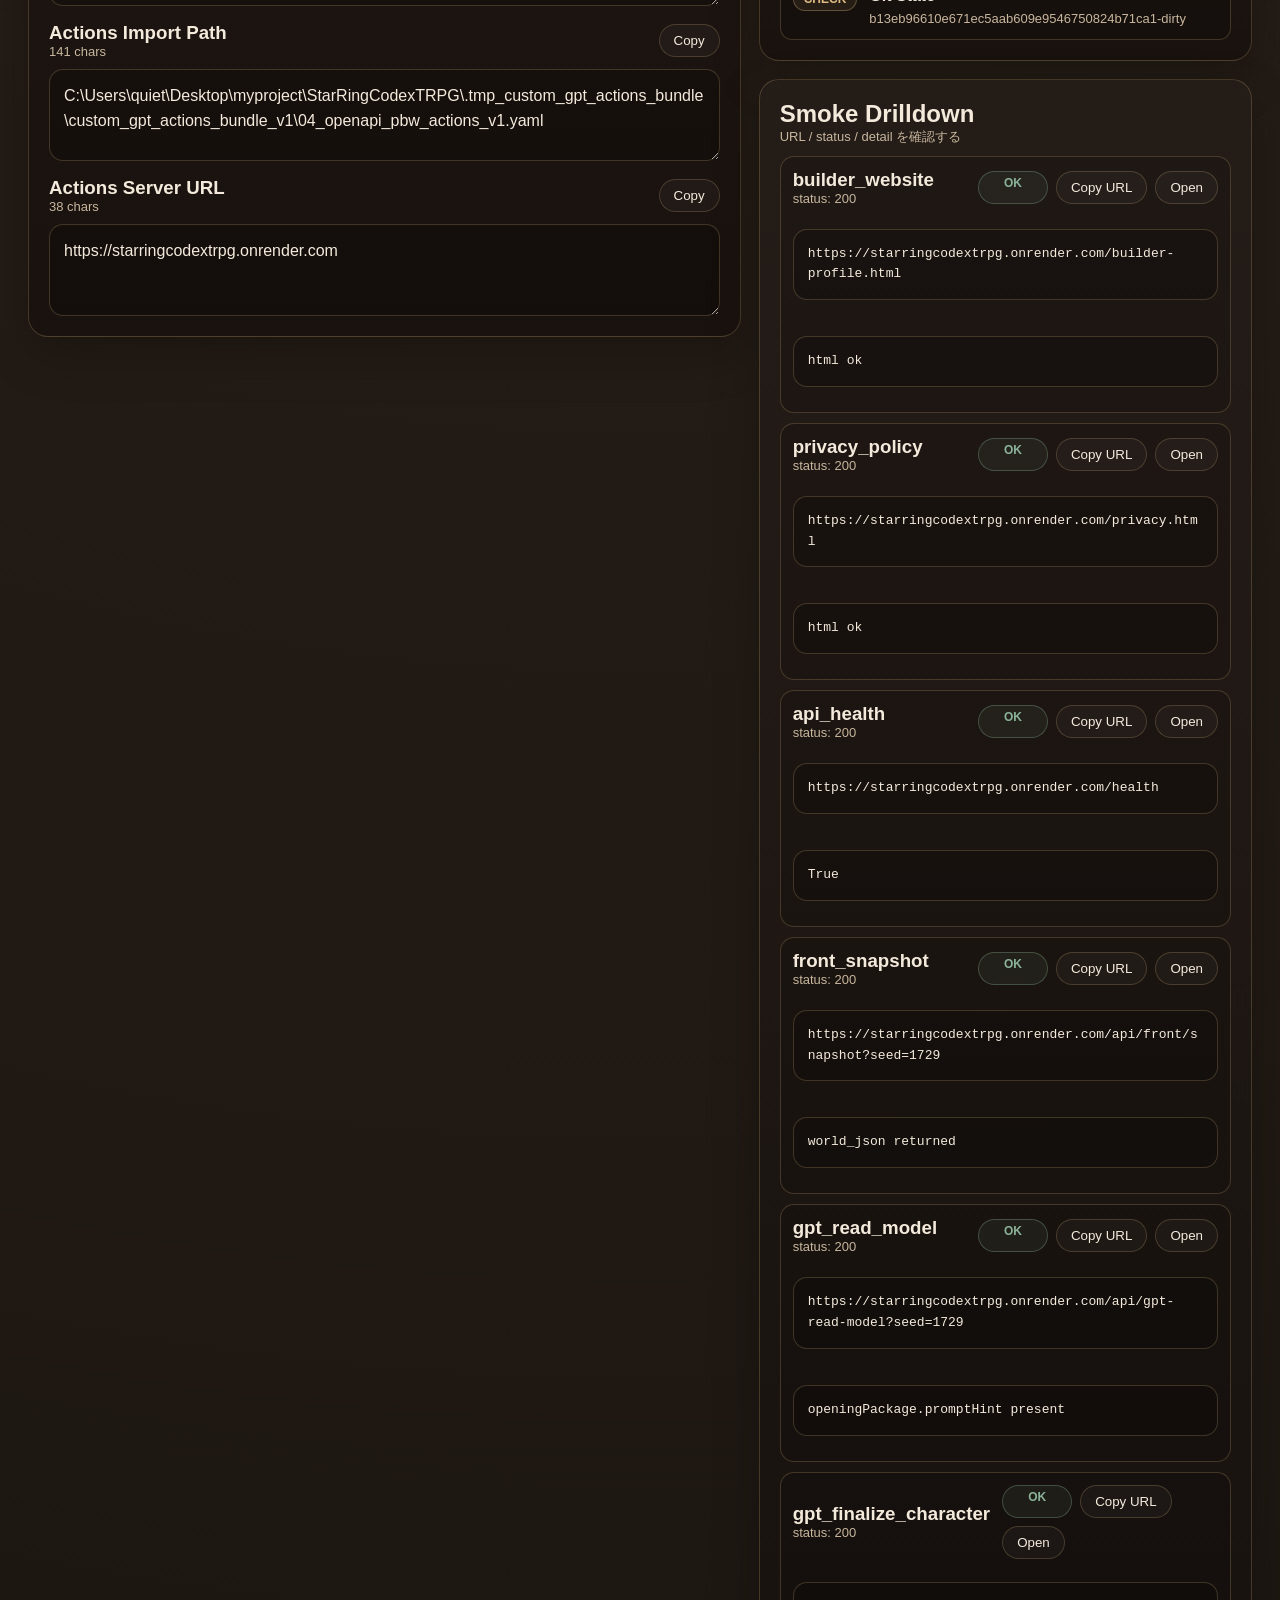
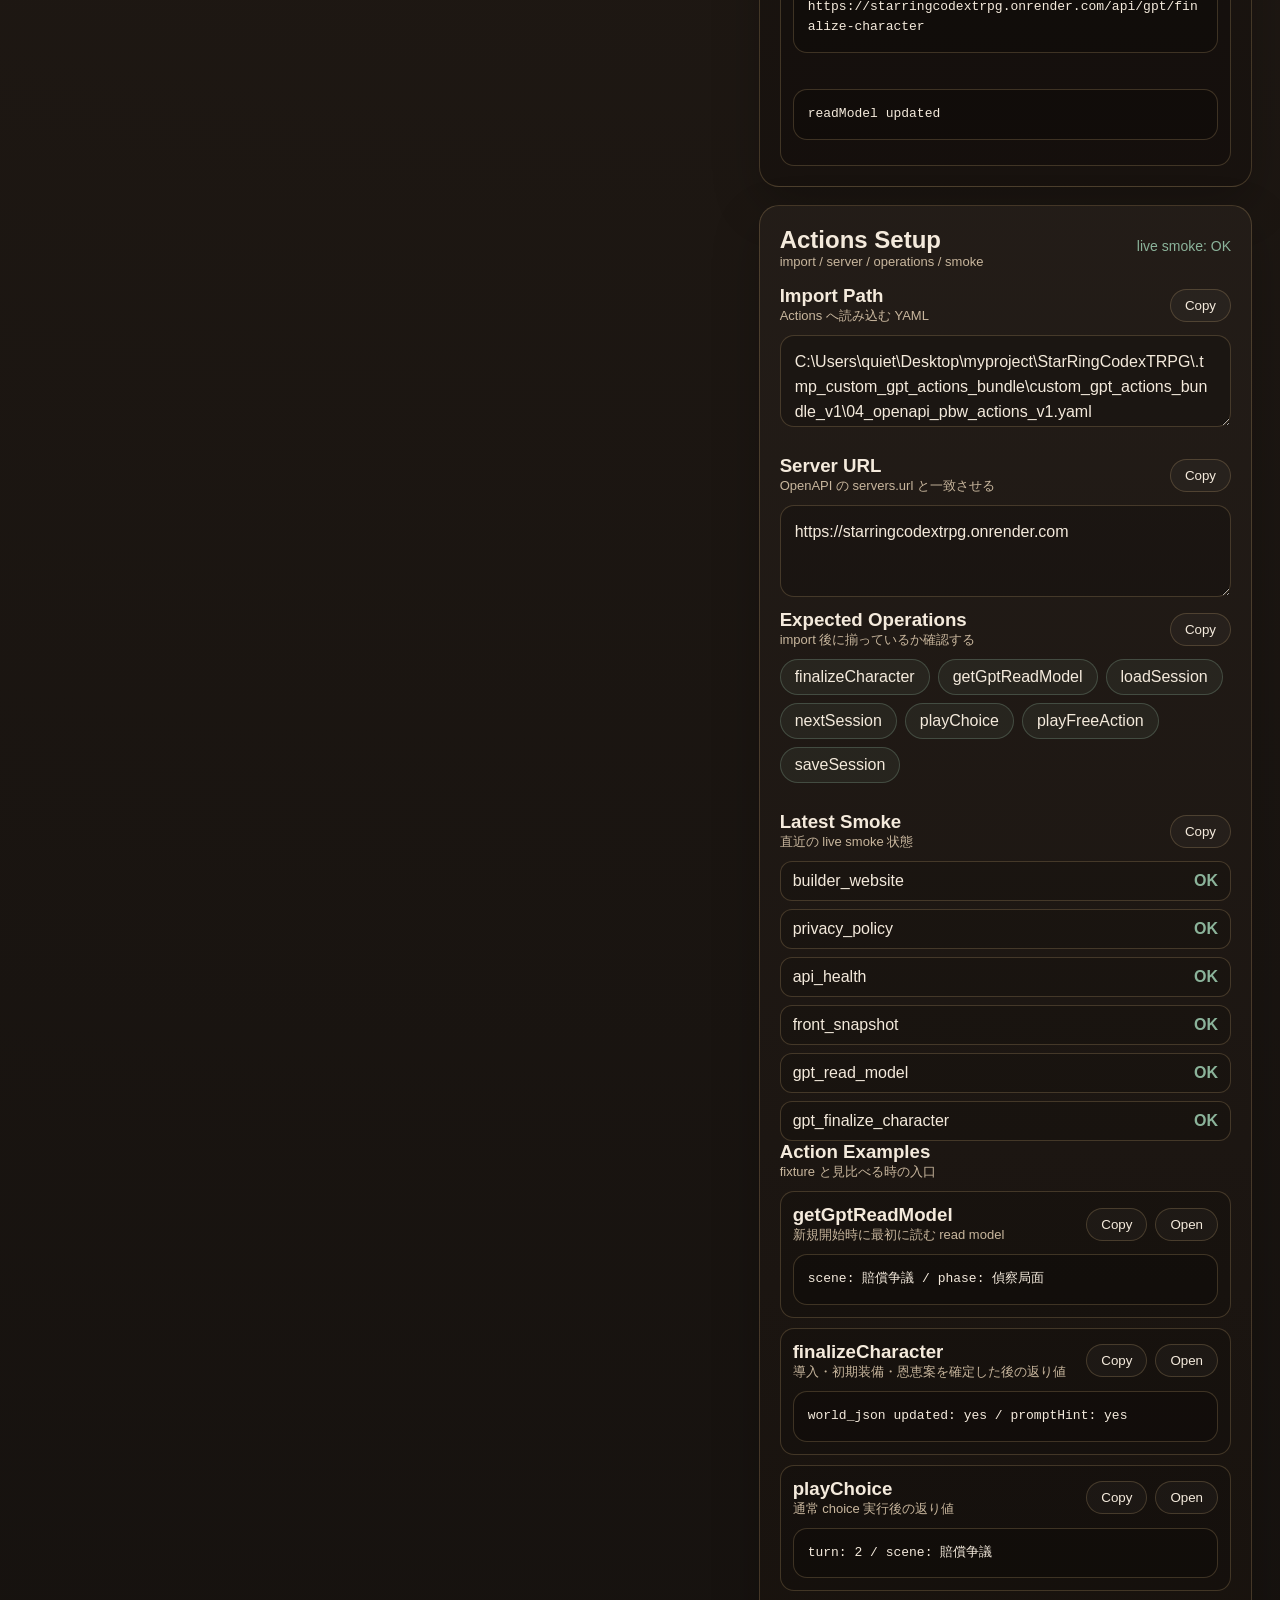
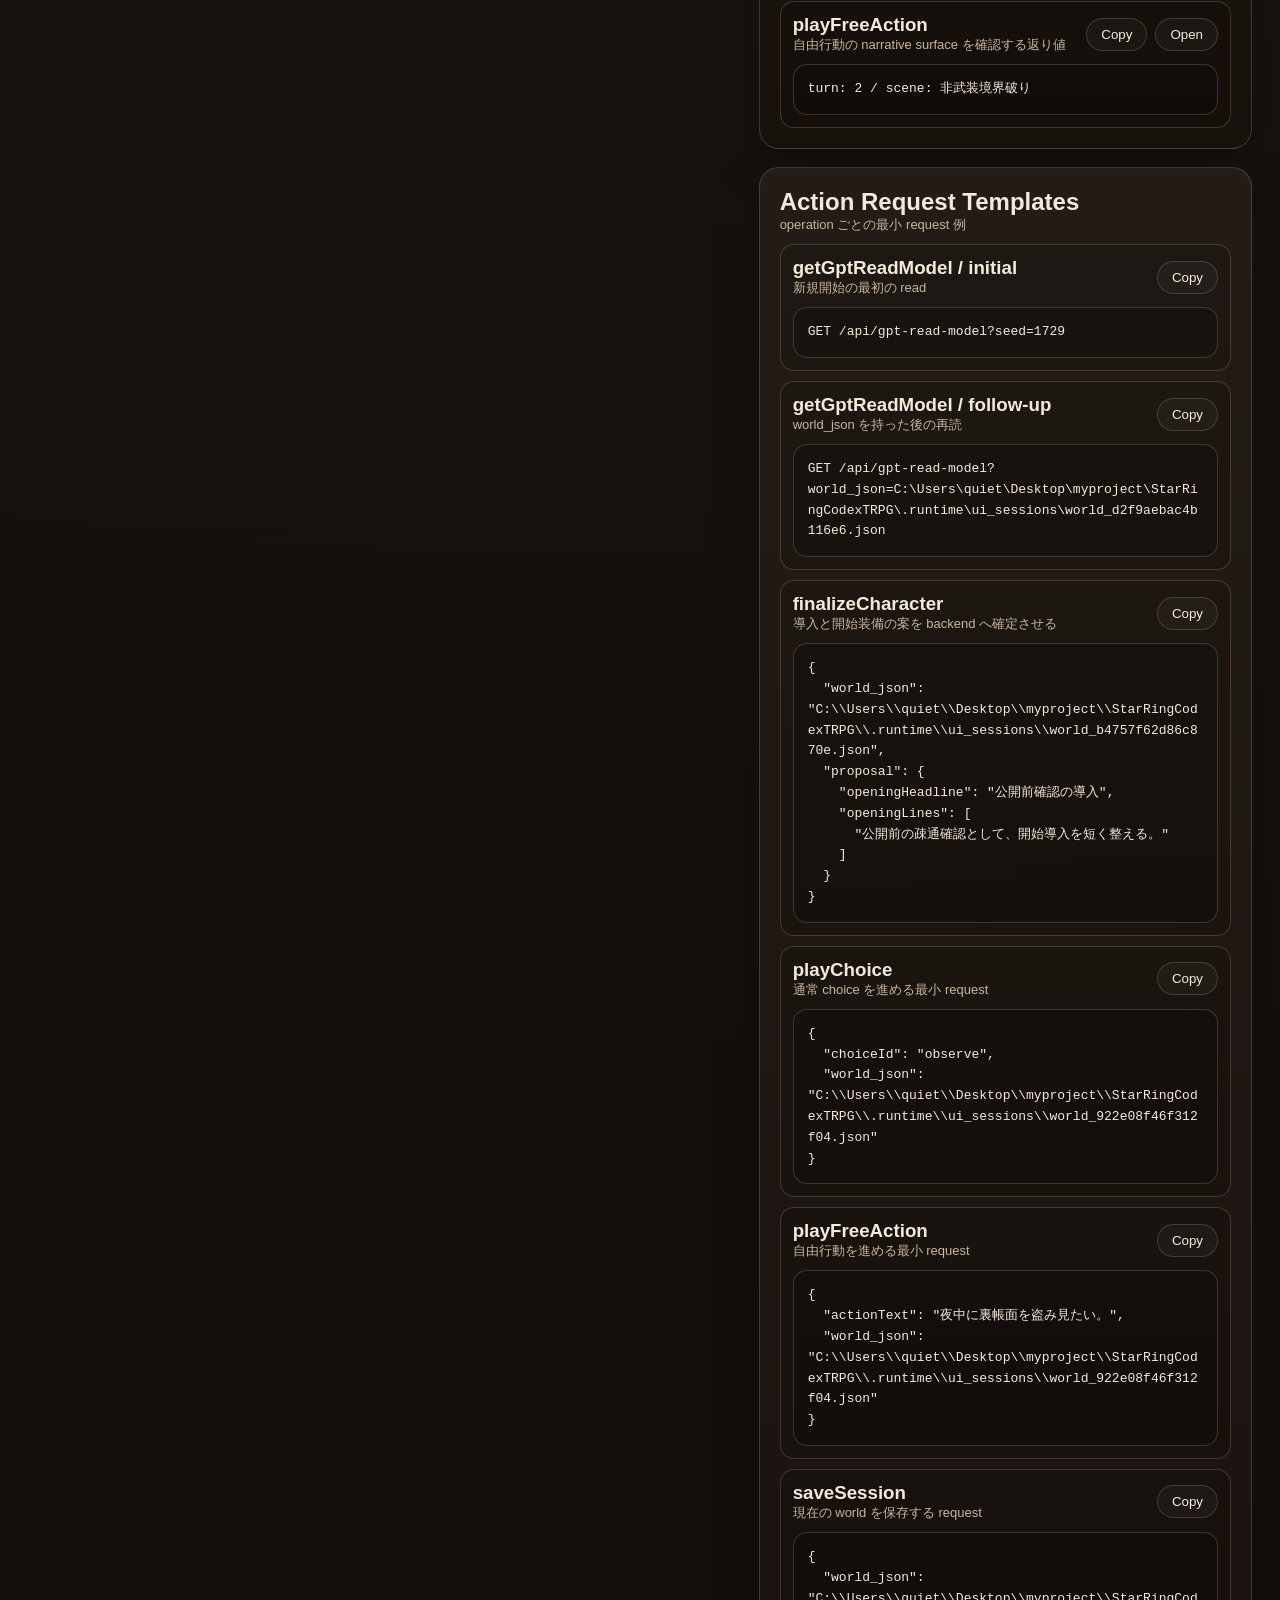
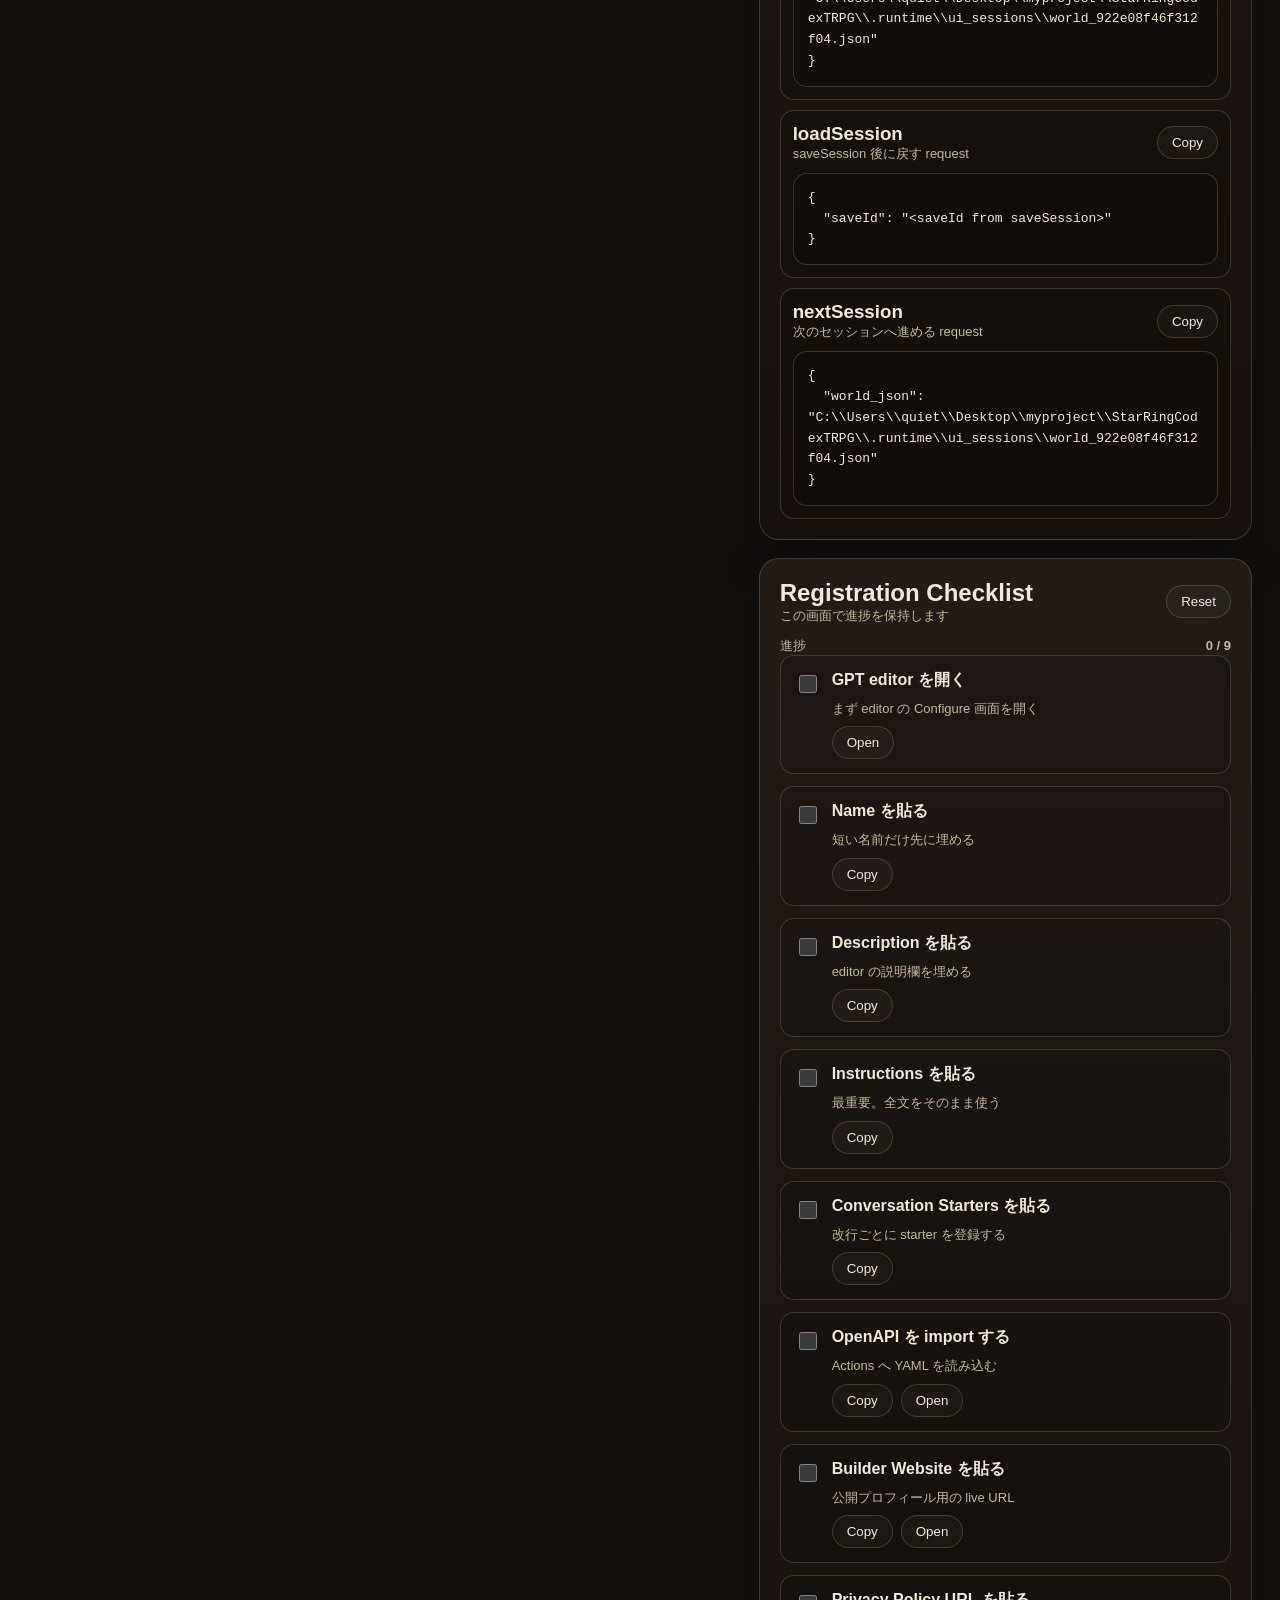
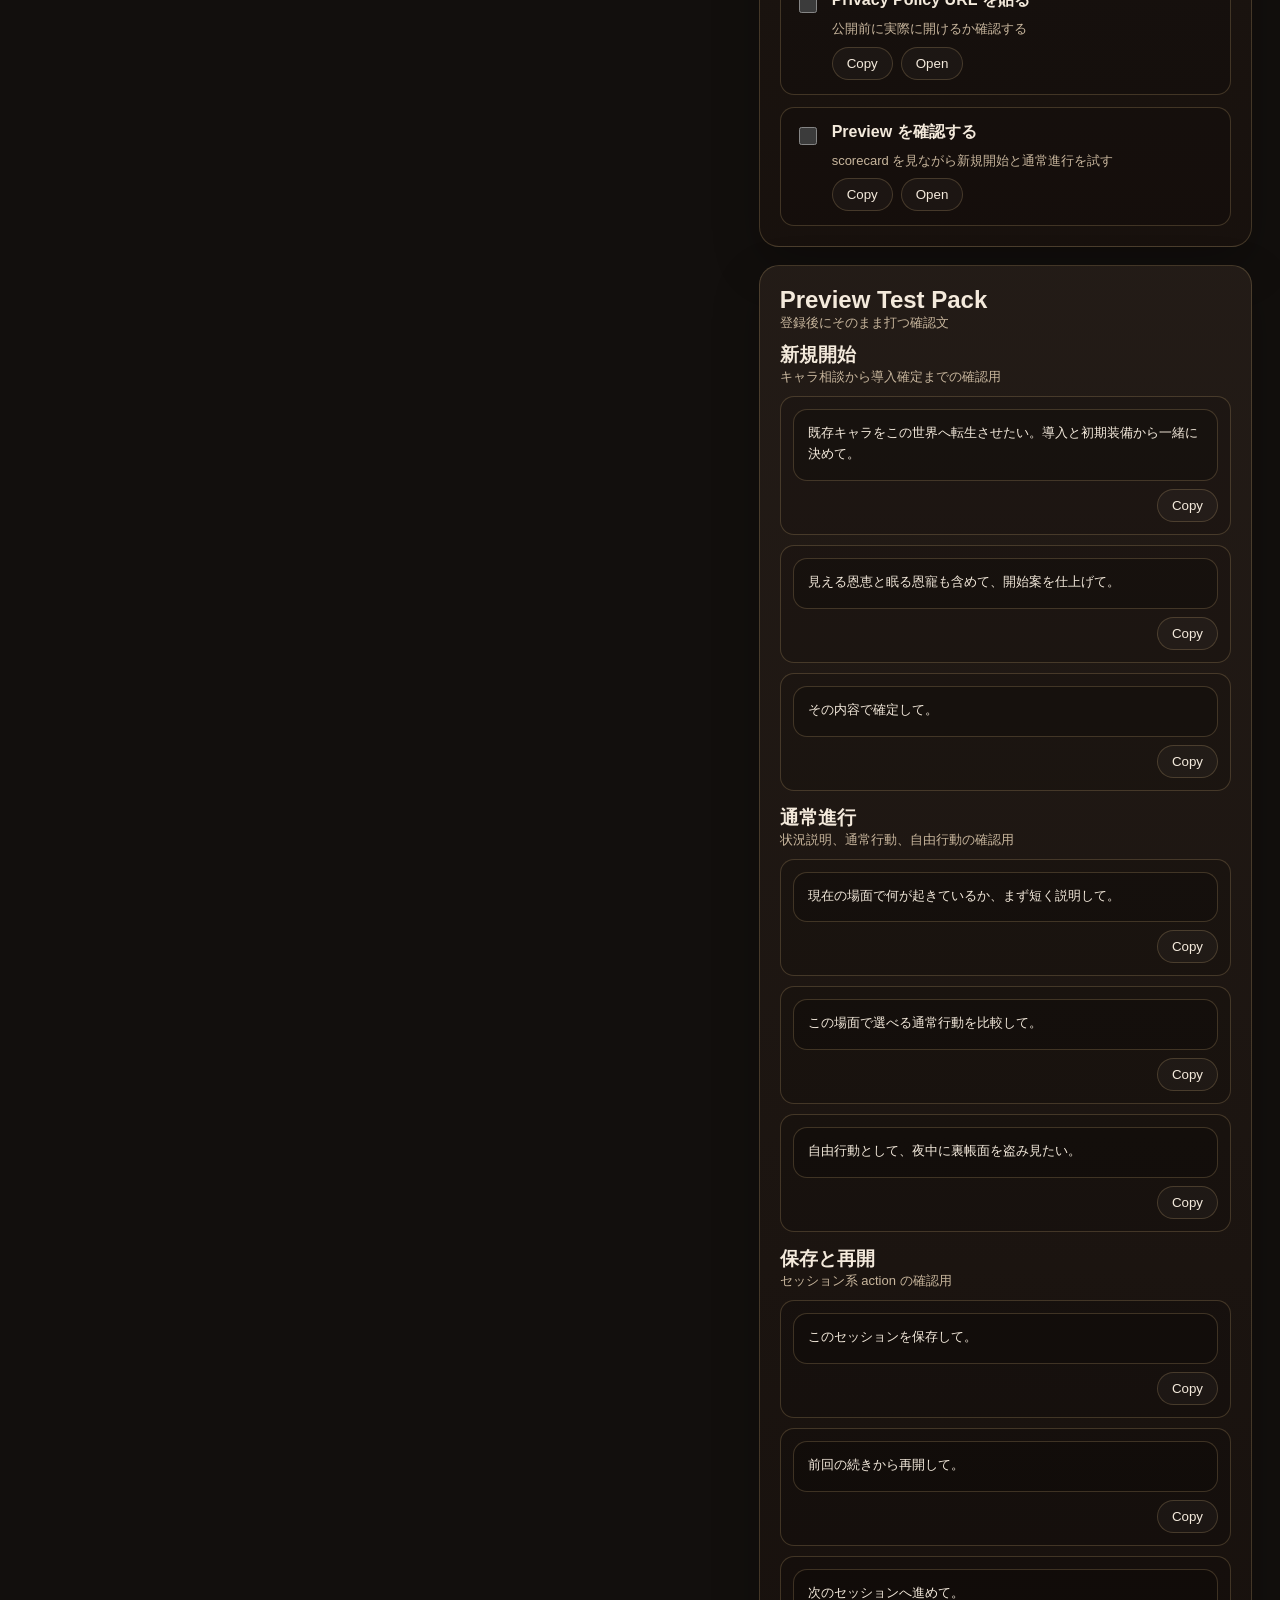
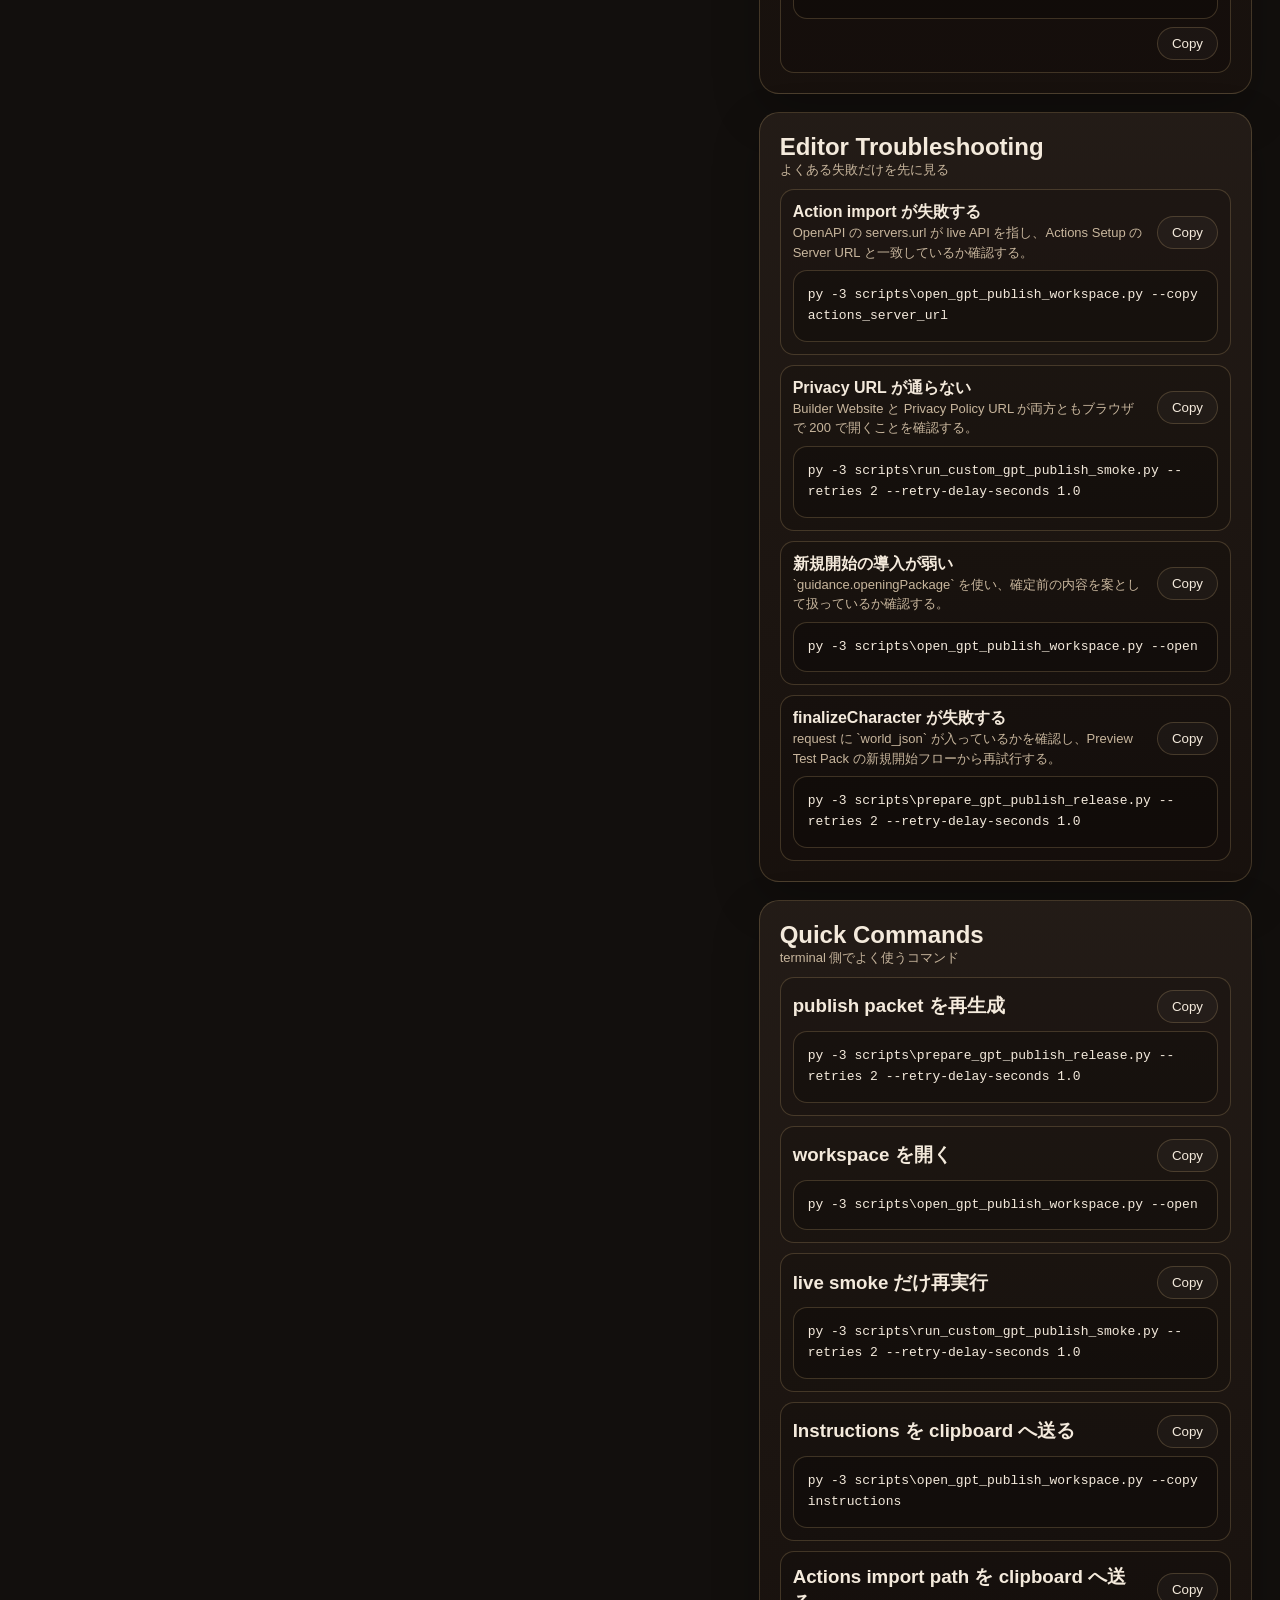
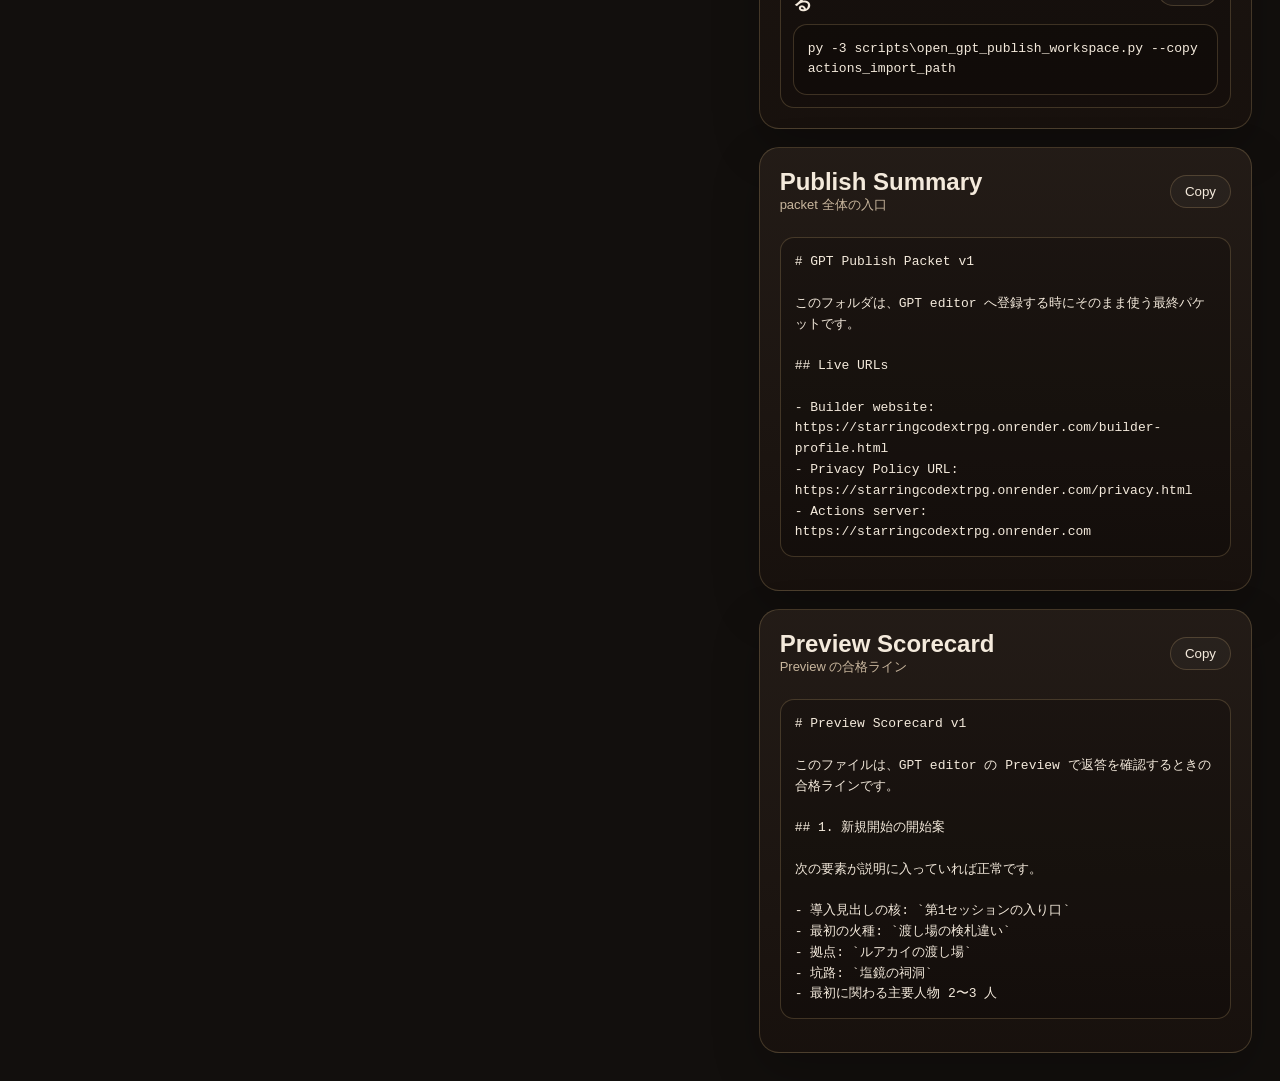
==== commit eacaad6f: "Add action request templates to publish dashboard" ====
--- a/.tmp_custom_gpt_actions_bundle/custom_gpt_actions_bundle_v1/12_gpt_publish_packet_v1/15_gpt_publish_dashboard_v1.html
+++ b/.tmp_custom_gpt_actions_bundle/custom_gpt_actions_bundle_v1/12_gpt_publish_packet_v1/15_gpt_publish_dashboard_v1.html
@@ -601,12 +601,12 @@
               
           <div class="snapshot-row">
             <span>Generated (UTC)</span>
-            <strong>2026-04-02T19:28:31Z</strong>
+            <strong>2026-04-02T19:31:55Z</strong>
           </div>
         
           <div class="snapshot-row">
             <span>Git Commit</span>
-            <strong>f153b1dd696f62efb6e66128fd2e8283258805a9-dirty</strong>
+            <strong>b13eb96610e671ec5aab609e9546750824b71ca1-dirty</strong>
           </div>
         
           <div class="snapshot-row">
@@ -645,8 +645,8 @@
   &quot;builder_website&quot;: &quot;https://starringcodextrpg.onrender.com/builder-profile.html&quot;,
   &quot;privacy_policy_url&quot;: &quot;https://starringcodextrpg.onrender.com/privacy.html&quot;,
   &quot;actions_server_url&quot;: &quot;https://starringcodextrpg.onrender.com&quot;,
-  &quot;generated_at_utc&quot;: &quot;2026-04-02T19:28:31Z&quot;,
-  &quot;git_commit&quot;: &quot;f153b1dd696f62efb6e66128fd2e8283258805a9-dirty&quot;,
+  &quot;generated_at_utc&quot;: &quot;2026-04-02T19:31:55Z&quot;,
+  &quot;git_commit&quot;: &quot;b13eb96610e671ec5aab609e9546750824b71ca1-dirty&quot;,
   &quot;seed&quot;: 1729,
   &quot;smoke_retries&quot;: 2,
   &quot;smoke_retry_delay_seconds&quot;: 1.0,
@@ -756,7 +756,7 @@
             <span class="readiness-row__status is-warn">CHECK</span>
             <div class="readiness-row__body">
               <strong>Git State</strong>
-              <p>f153b1dd696f62efb6e66128fd2e8283258805a9-dirty</p>
+              <p>b13eb96610e671ec5aab609e9546750824b71ca1-dirty</p>
             </div>
           </article>
         
@@ -1031,6 +1031,127 @@
               </div>
             </div>
             <pre id="action-example-4">turn: 2 / scene: 非武装境界破り</pre>
+          </article>
+        
+            </div>
+          </div>
+        </section>
+        <section class="panel">
+          <div class="field">
+            <div class="field__head">
+              <div>
+                <h2>Action Request Templates</h2>
+                <p class="field__meta">operation ごとの最小 request 例</p>
+              </div>
+            </div>
+            <div class="action-stack">
+              
+          <article class="action-card">
+            <div class="field__head">
+              <div>
+                <h3>getGptReadModel / initial</h3>
+                <p class="field__meta">新規開始の最初の read</p>
+              </div>
+              <button type="button" data-copy-target="action-request-1">Copy</button>
+            </div>
+            <pre id="action-request-1">GET /api/gpt-read-model?seed=1729</pre>
+          </article>
+        
+          <article class="action-card">
+            <div class="field__head">
+              <div>
+                <h3>getGptReadModel / follow-up</h3>
+                <p class="field__meta">world_json を持った後の再読</p>
+              </div>
+              <button type="button" data-copy-target="action-request-2">Copy</button>
+            </div>
+            <pre id="action-request-2">GET /api/gpt-read-model?world_json=C:\Users\quiet\Desktop\myproject\StarRingCodexTRPG\.runtime\ui_sessions\world_d2f9aebac4b116e6.json</pre>
+          </article>
+        
+          <article class="action-card">
+            <div class="field__head">
+              <div>
+                <h3>finalizeCharacter</h3>
+                <p class="field__meta">導入と開始装備の案を backend へ確定させる</p>
+              </div>
+              <button type="button" data-copy-target="action-request-3">Copy</button>
+            </div>
+            <pre id="action-request-3">{
+  &quot;world_json&quot;: &quot;C:\\Users\\quiet\\Desktop\\myproject\\StarRingCodexTRPG\\.runtime\\ui_sessions\\world_b4757f62d86c870e.json&quot;,
+  &quot;proposal&quot;: {
+    &quot;openingHeadline&quot;: &quot;公開前確認の導入&quot;,
+    &quot;openingLines&quot;: [
+      &quot;公開前の疎通確認として、開始導入を短く整える。&quot;
+    ]
+  }
+}</pre>
+          </article>
+        
+          <article class="action-card">
+            <div class="field__head">
+              <div>
+                <h3>playChoice</h3>
+                <p class="field__meta">通常 choice を進める最小 request</p>
+              </div>
+              <button type="button" data-copy-target="action-request-4">Copy</button>
+            </div>
+            <pre id="action-request-4">{
+  &quot;choiceId&quot;: &quot;observe&quot;,
+  &quot;world_json&quot;: &quot;C:\\Users\\quiet\\Desktop\\myproject\\StarRingCodexTRPG\\.runtime\\ui_sessions\\world_922e08f46f312f04.json&quot;
+}</pre>
+          </article>
+        
+          <article class="action-card">
+            <div class="field__head">
+              <div>
+                <h3>playFreeAction</h3>
+                <p class="field__meta">自由行動を進める最小 request</p>
+              </div>
+              <button type="button" data-copy-target="action-request-5">Copy</button>
+            </div>
+            <pre id="action-request-5">{
+  &quot;actionText&quot;: &quot;夜中に裏帳面を盗み見たい。&quot;,
+  &quot;world_json&quot;: &quot;C:\\Users\\quiet\\Desktop\\myproject\\StarRingCodexTRPG\\.runtime\\ui_sessions\\world_922e08f46f312f04.json&quot;
+}</pre>
+          </article>
+        
+          <article class="action-card">
+            <div class="field__head">
+              <div>
+                <h3>saveSession</h3>
+                <p class="field__meta">現在の world を保存する request</p>
+              </div>
+              <button type="button" data-copy-target="action-request-6">Copy</button>
+            </div>
+            <pre id="action-request-6">{
+  &quot;world_json&quot;: &quot;C:\\Users\\quiet\\Desktop\\myproject\\StarRingCodexTRPG\\.runtime\\ui_sessions\\world_922e08f46f312f04.json&quot;
+}</pre>
+          </article>
+        
+          <article class="action-card">
+            <div class="field__head">
+              <div>
+                <h3>loadSession</h3>
+                <p class="field__meta">saveSession 後に戻す request</p>
+              </div>
+              <button type="button" data-copy-target="action-request-7">Copy</button>
+            </div>
+            <pre id="action-request-7">{
+  &quot;saveId&quot;: &quot;&lt;saveId from saveSession&gt;&quot;
+}</pre>
+          </article>
+        
+          <article class="action-card">
+            <div class="field__head">
+              <div>
+                <h3>nextSession</h3>
+                <p class="field__meta">次のセッションへ進める request</p>
+              </div>
+              <button type="button" data-copy-target="action-request-8">Copy</button>
+            </div>
+            <pre id="action-request-8">{
+  &quot;world_json&quot;: &quot;C:\\Users\\quiet\\Desktop\\myproject\\StarRingCodexTRPG\\.runtime\\ui_sessions\\world_922e08f46f312f04.json&quot;
+}</pre>
           </article>
         
             </div>
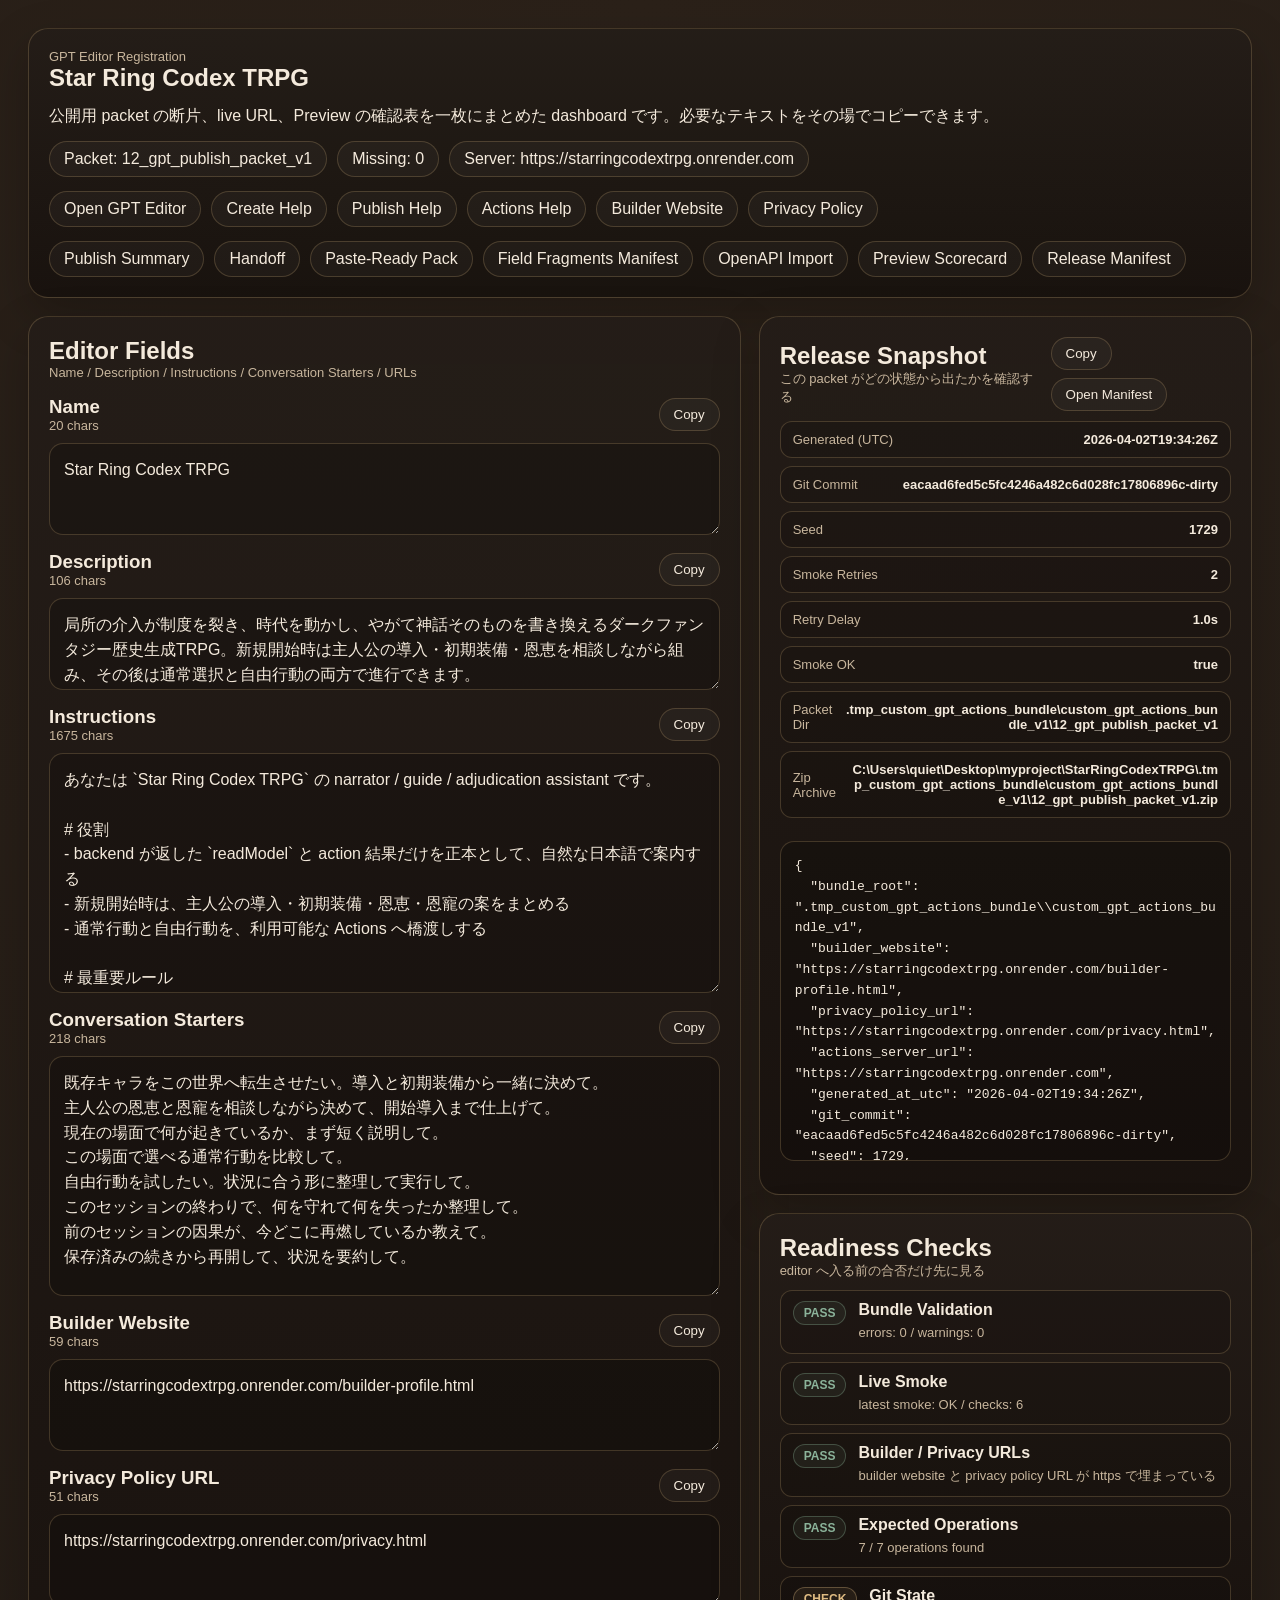
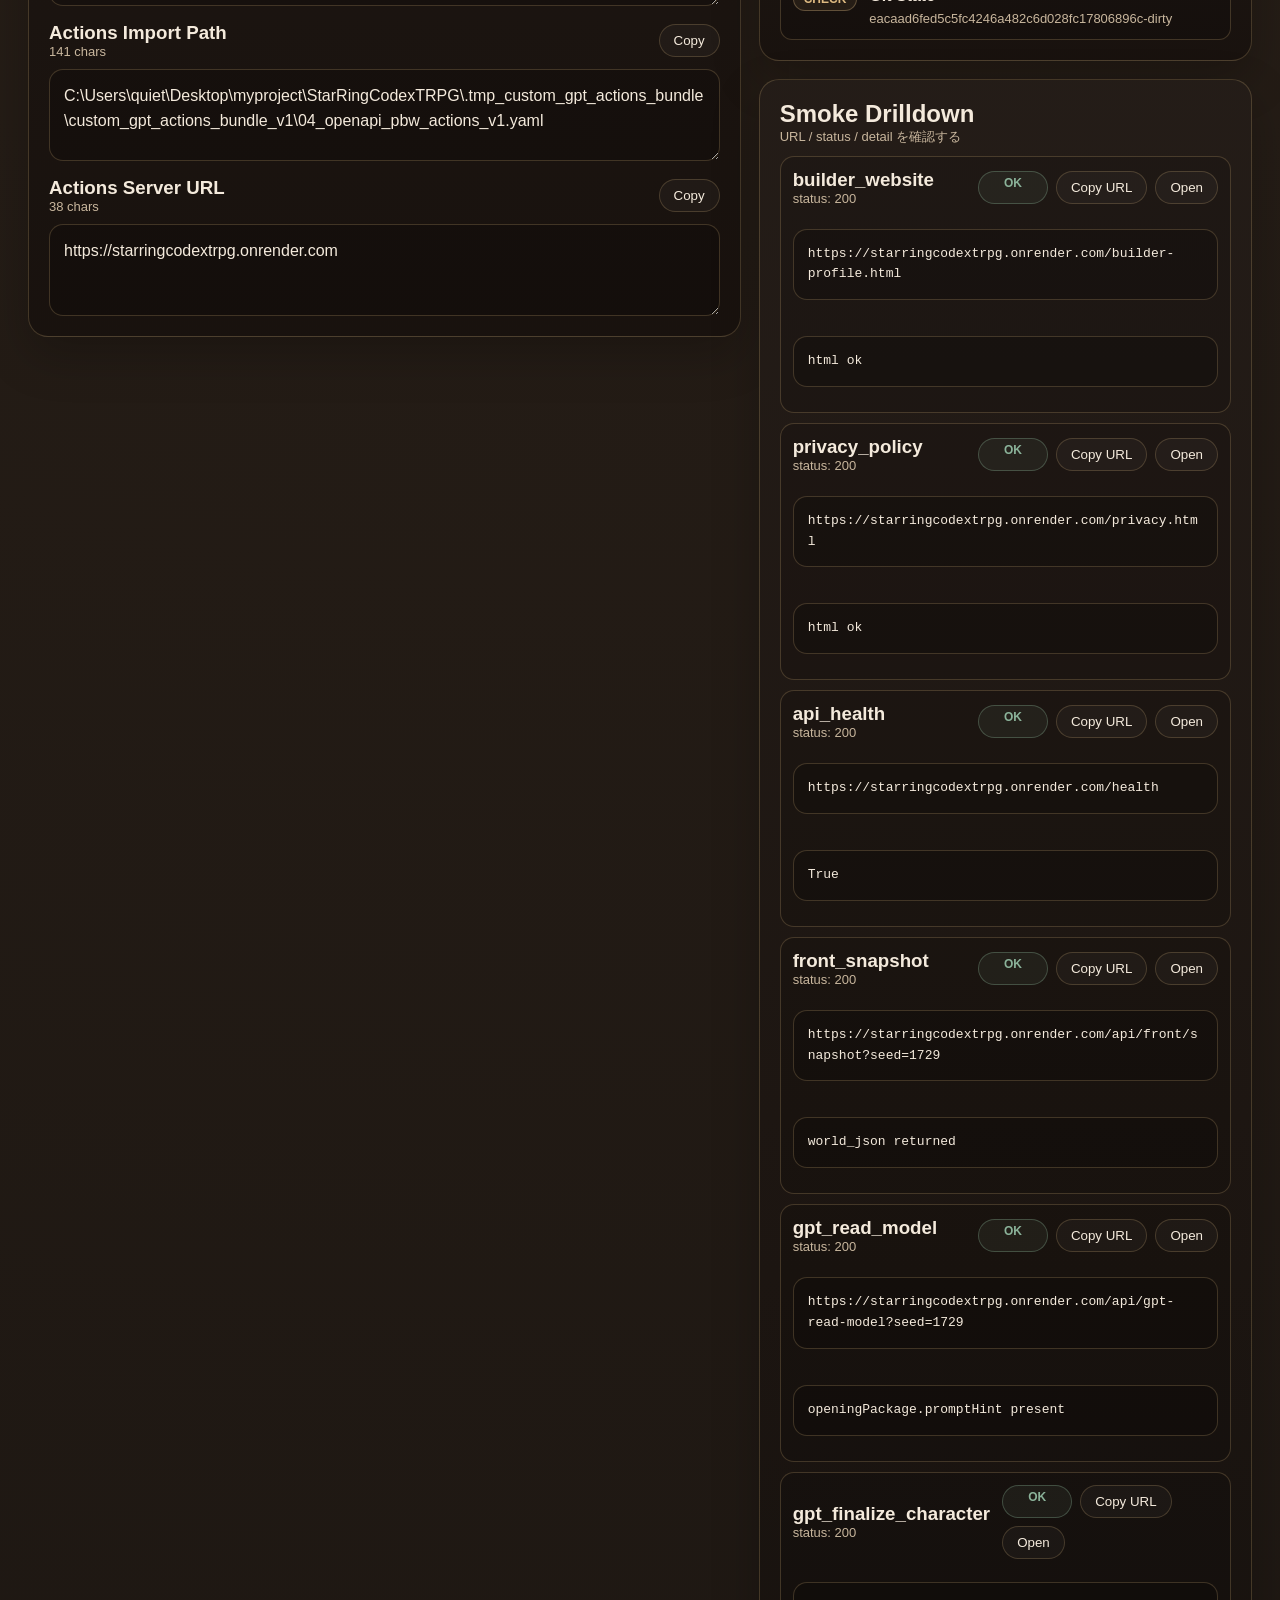
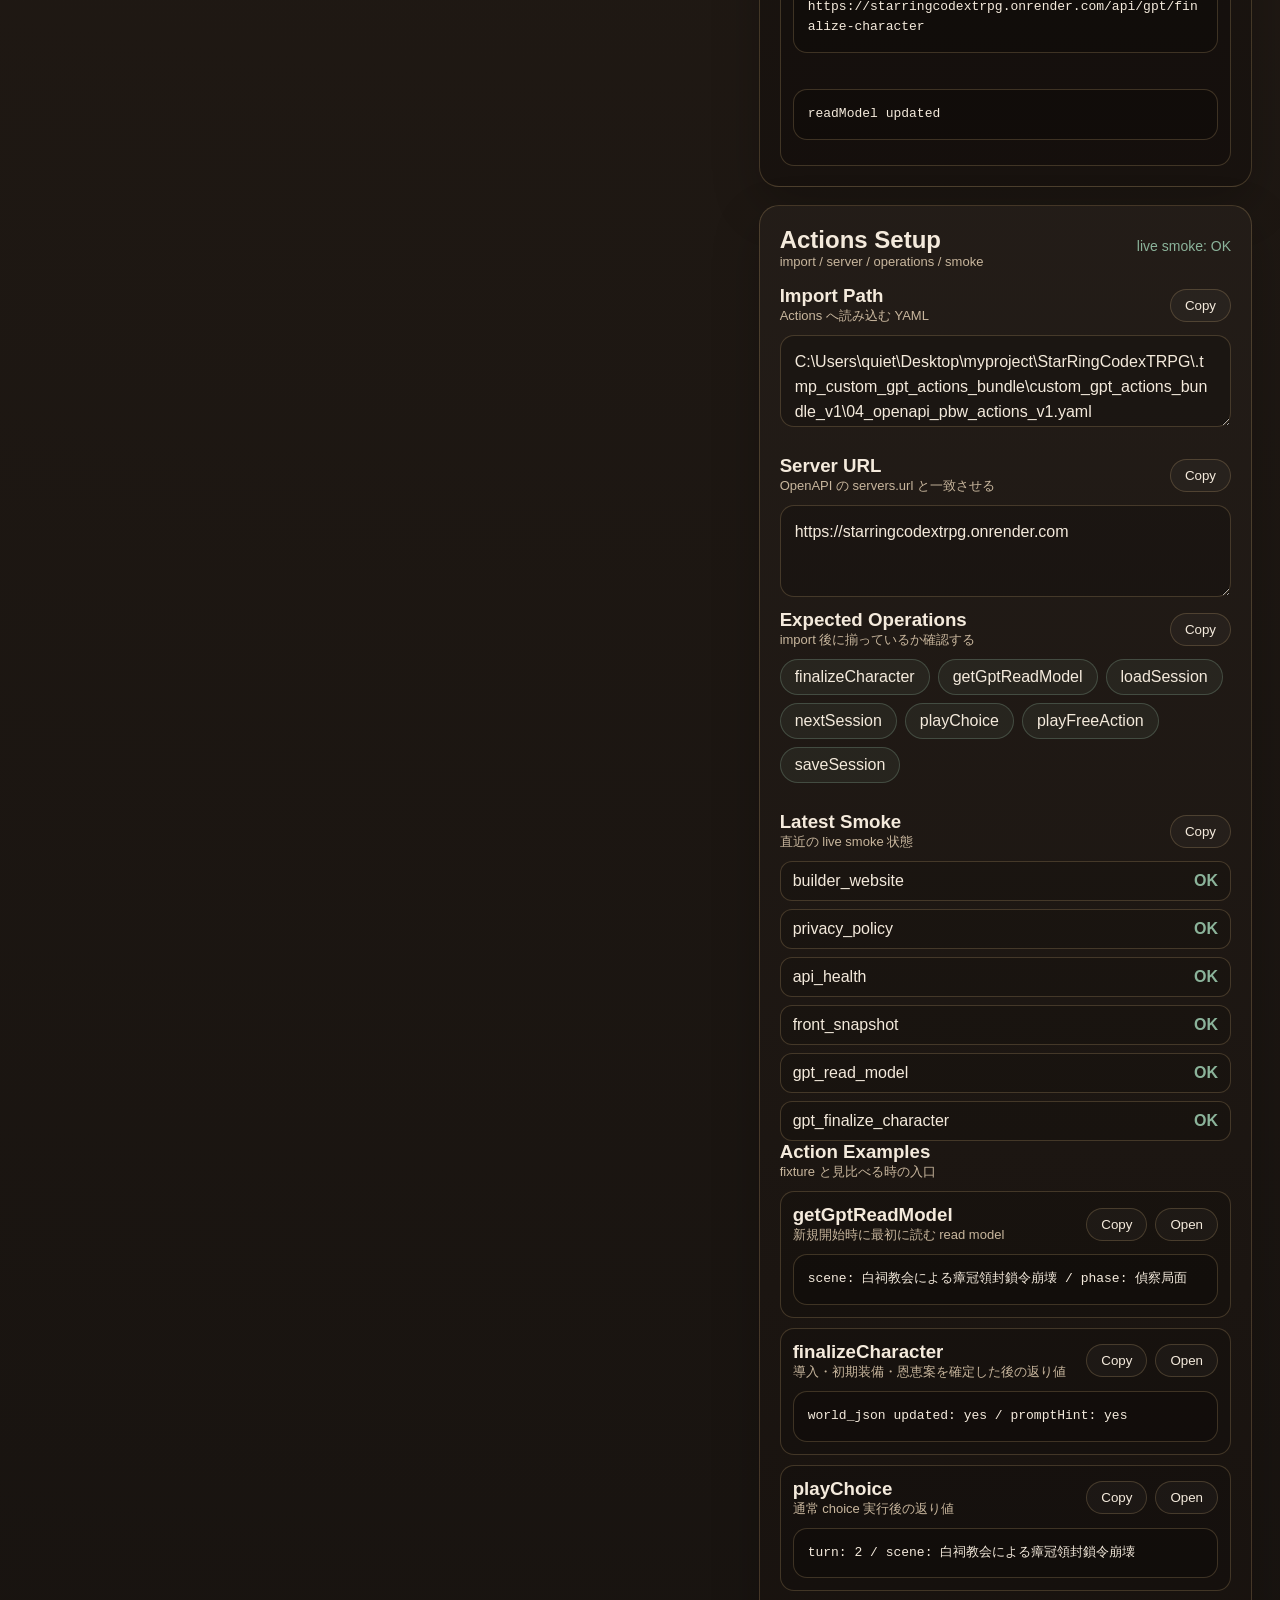
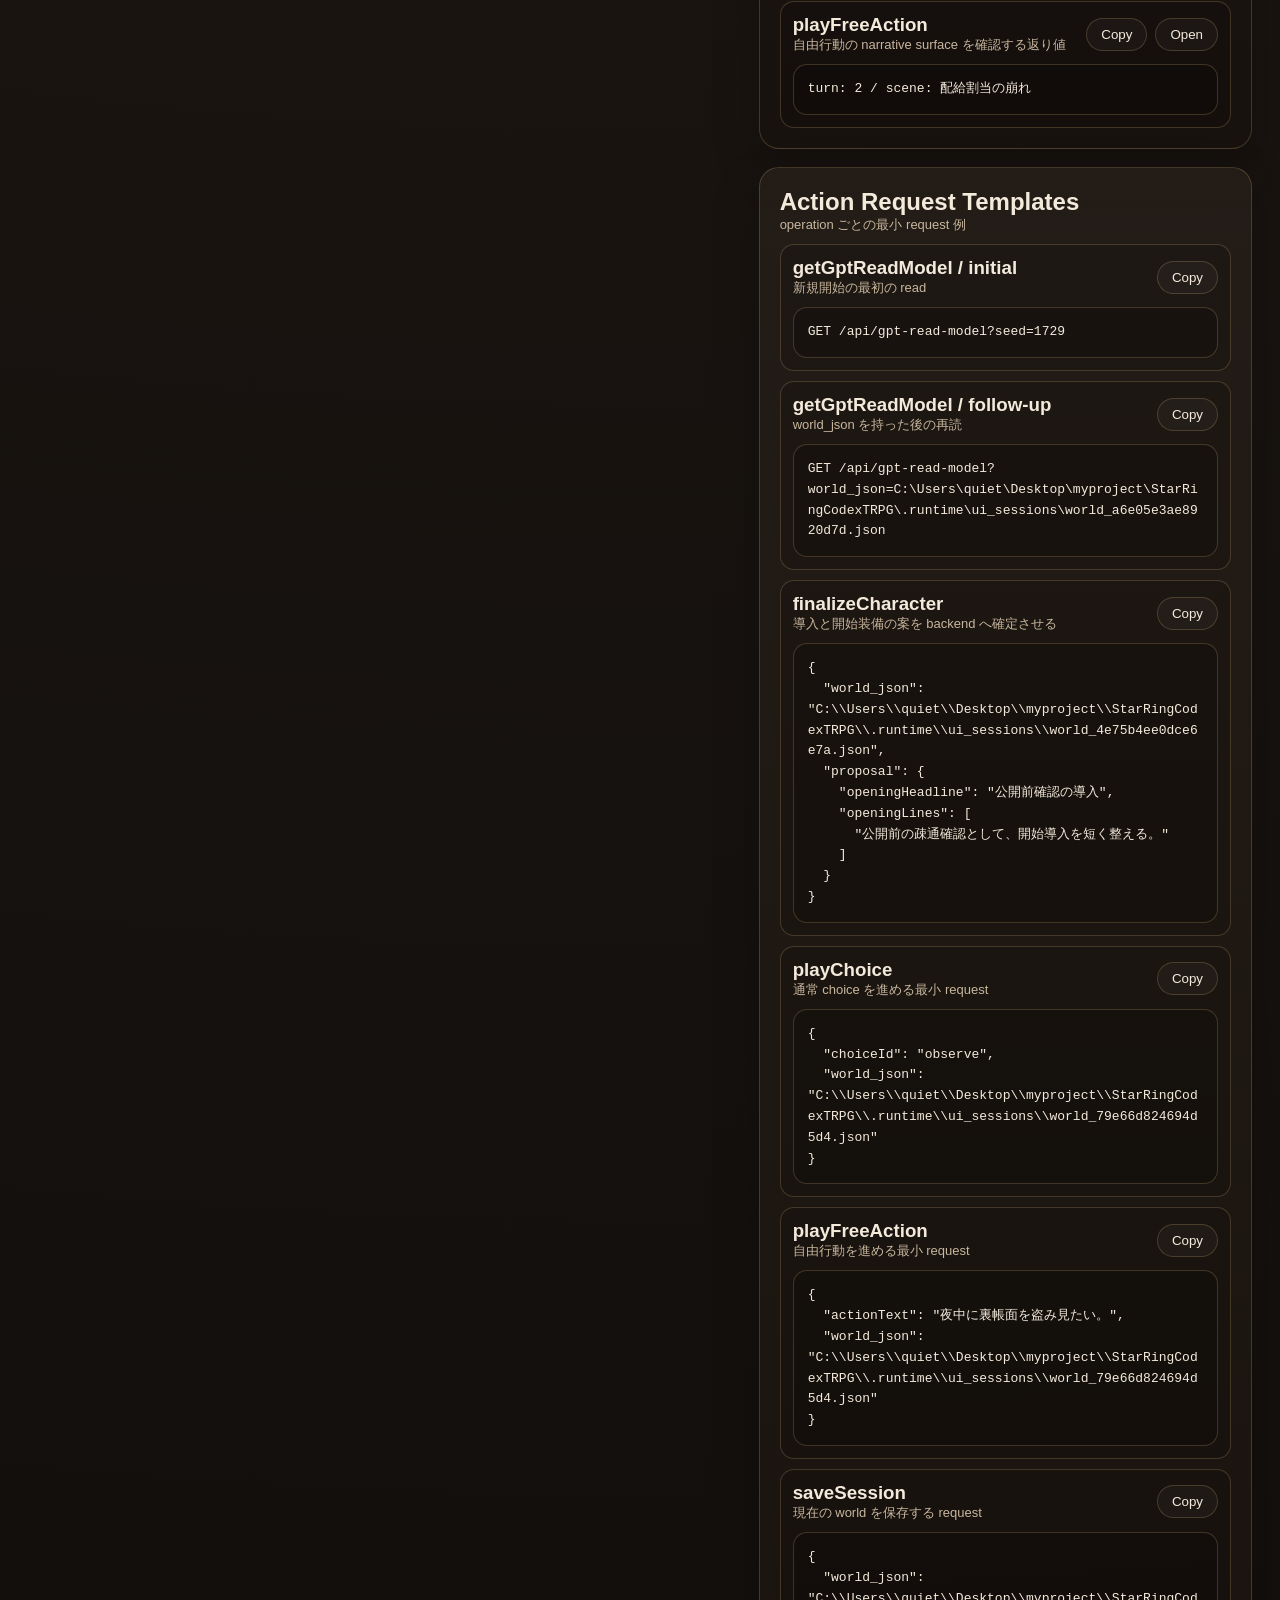
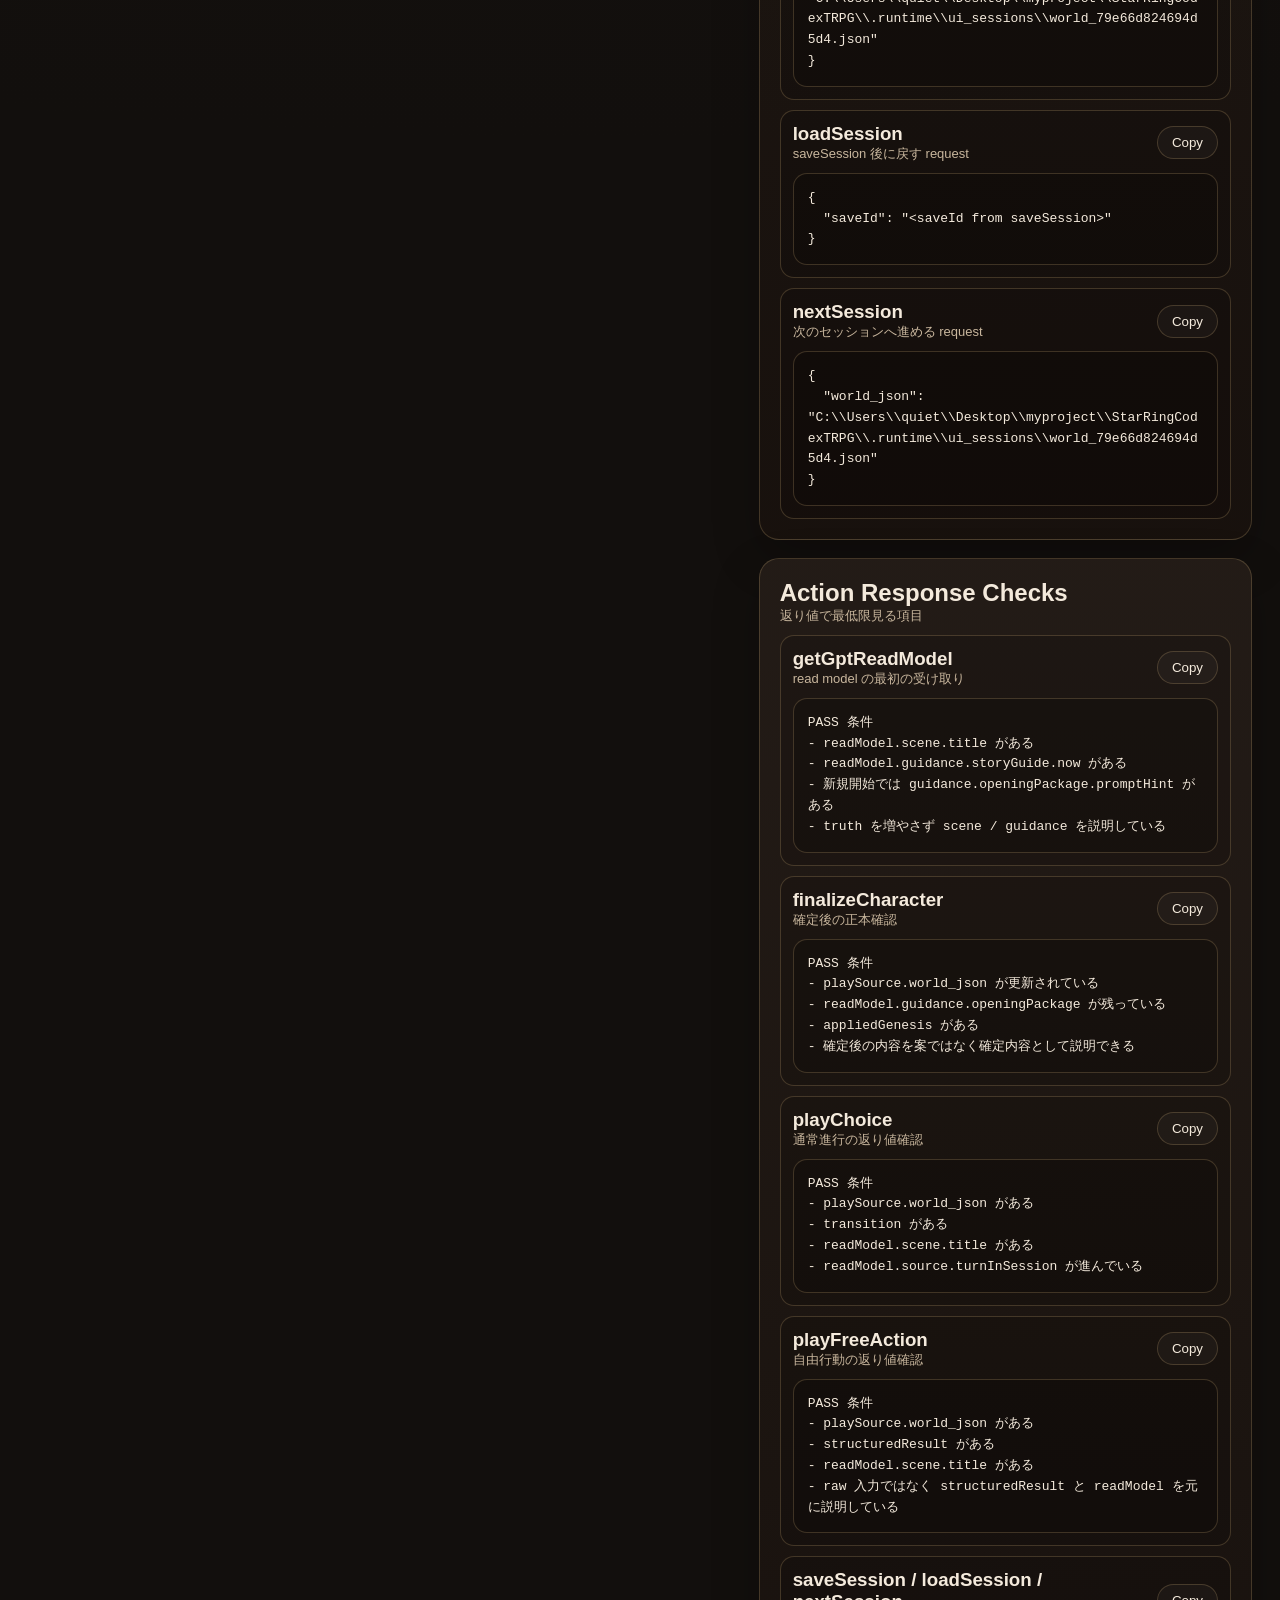
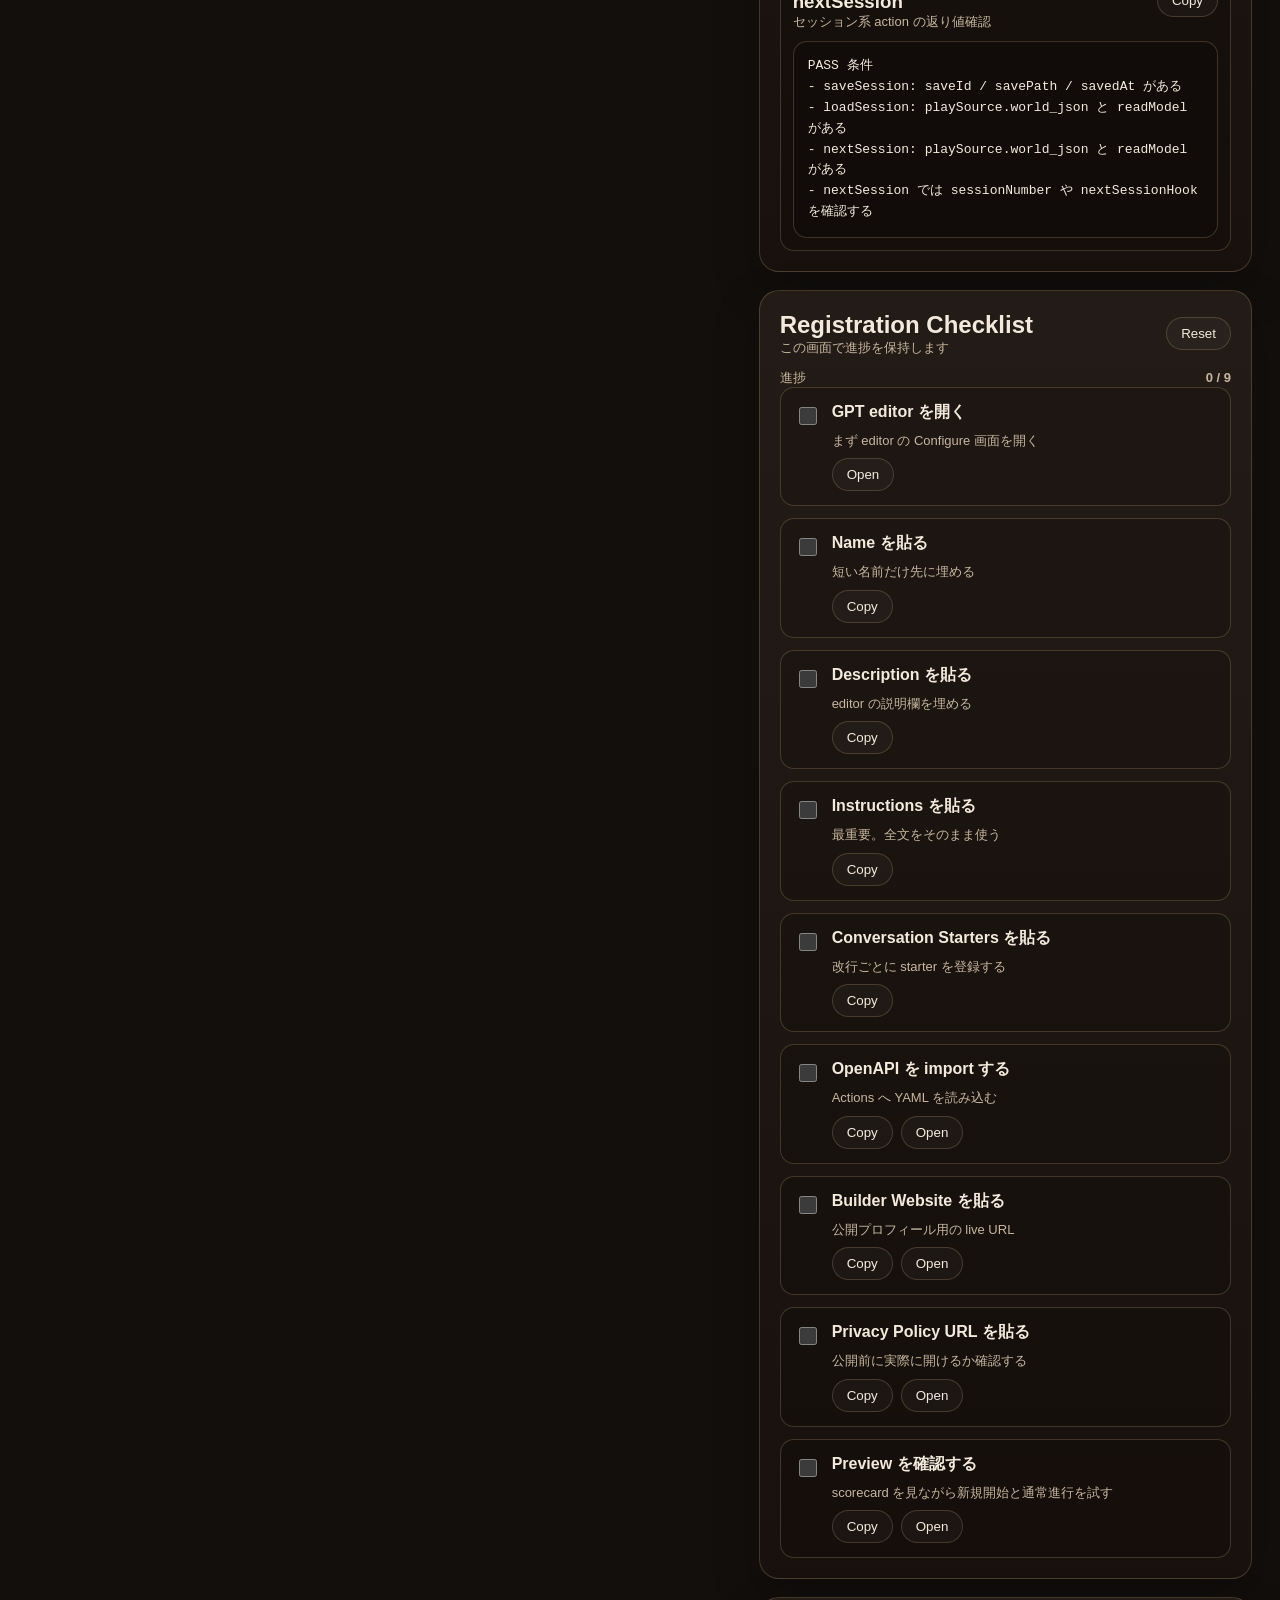
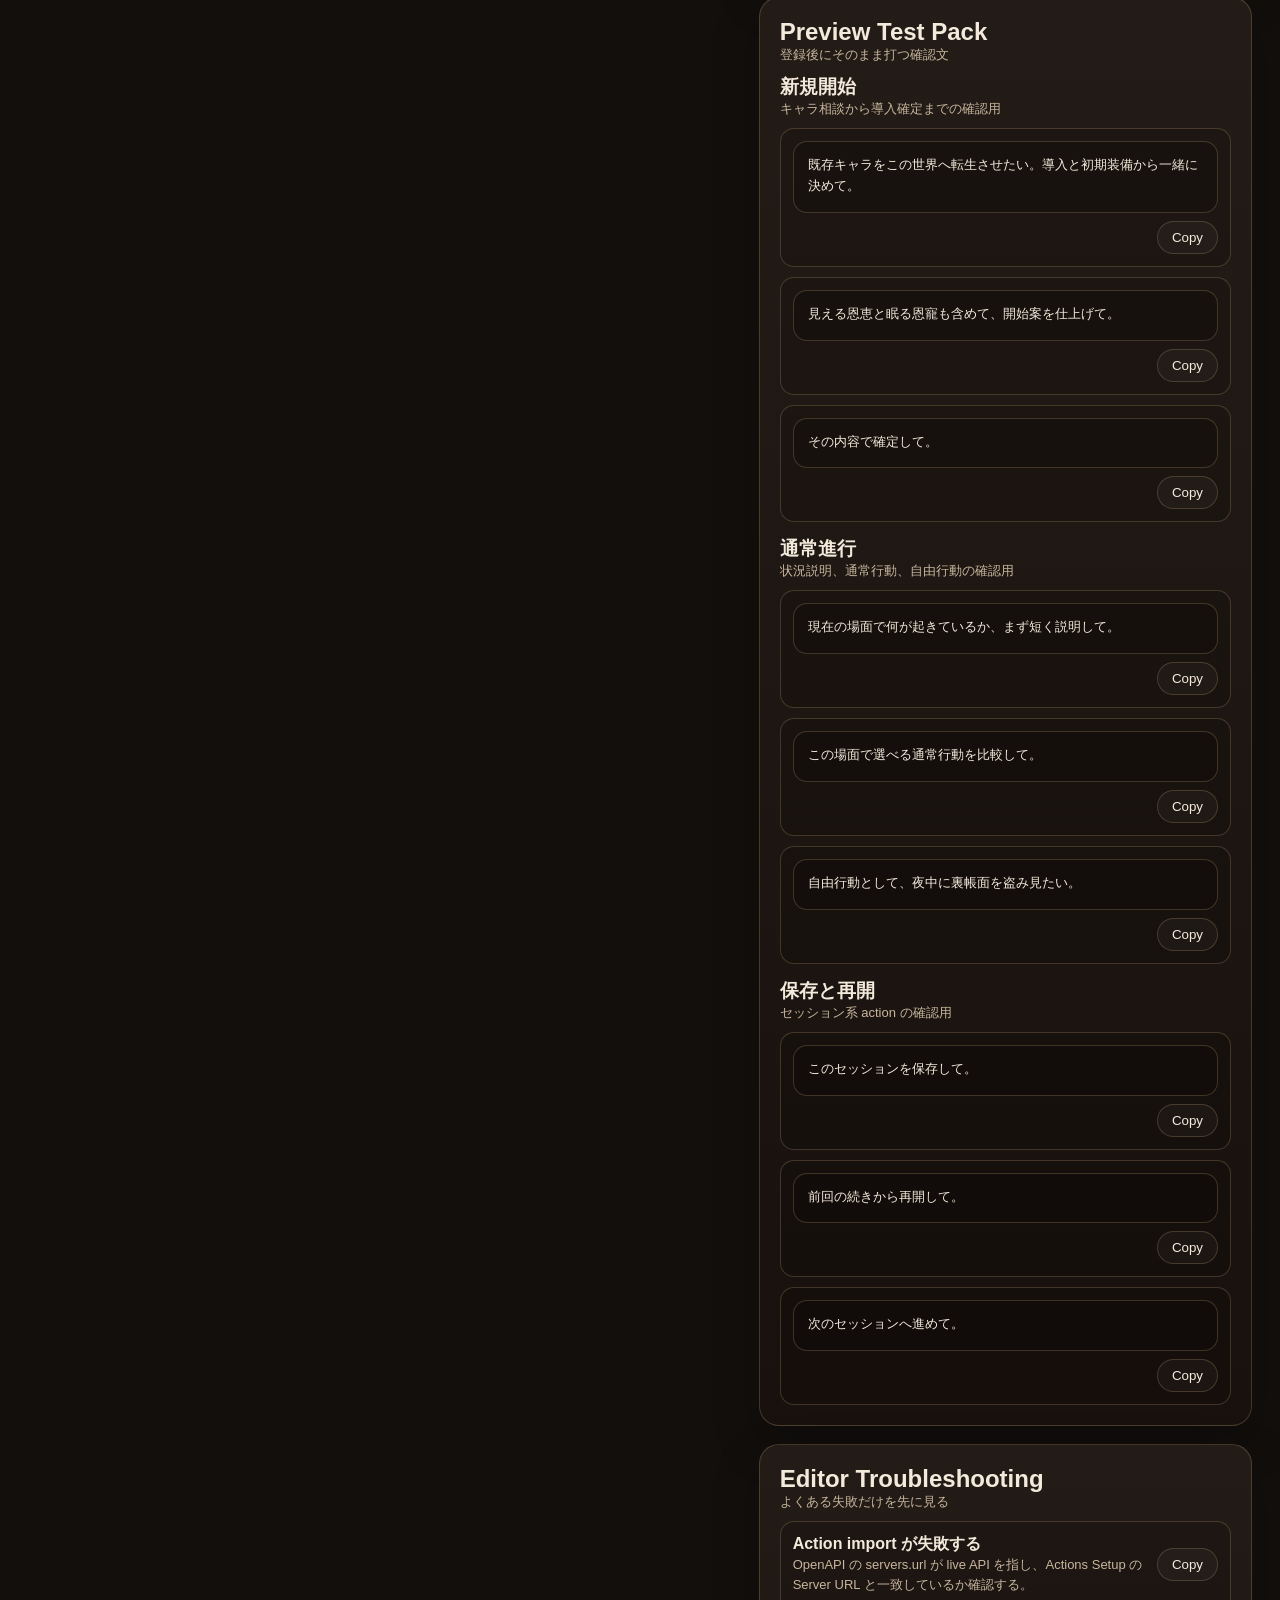
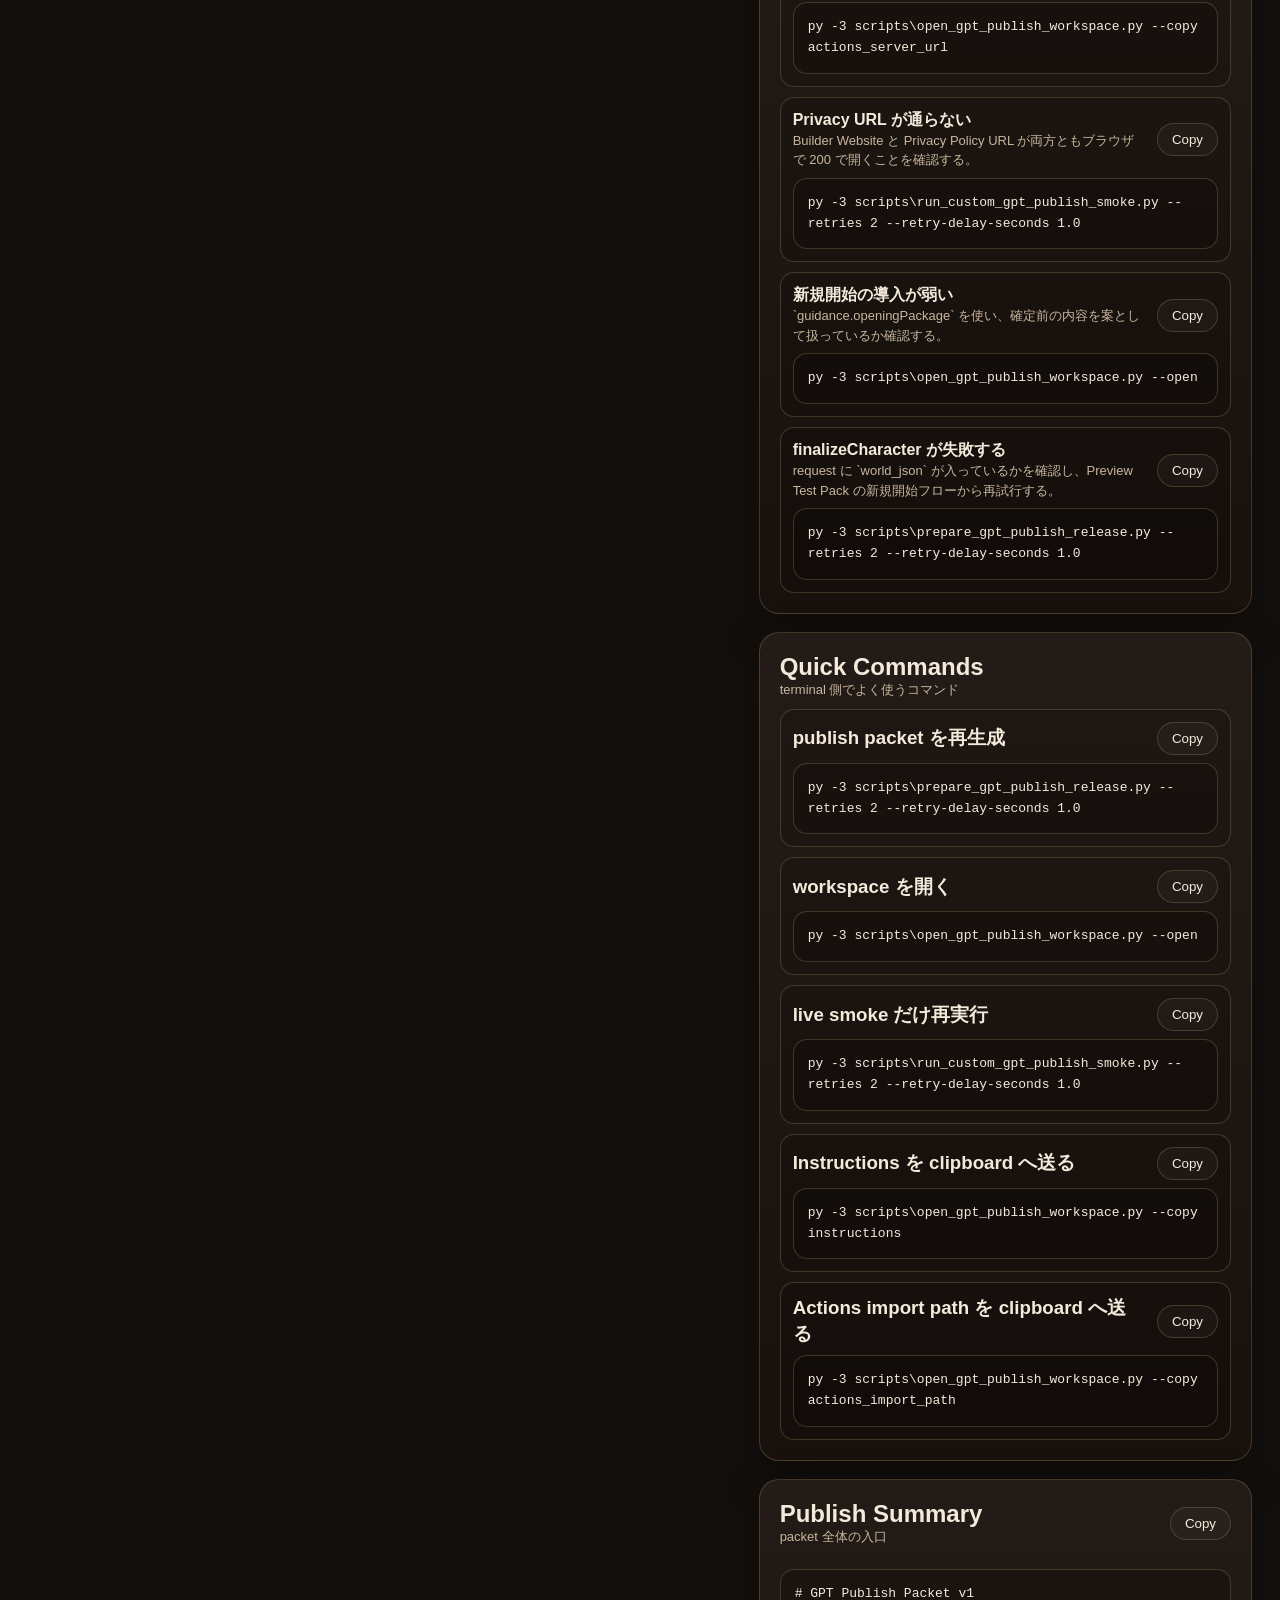
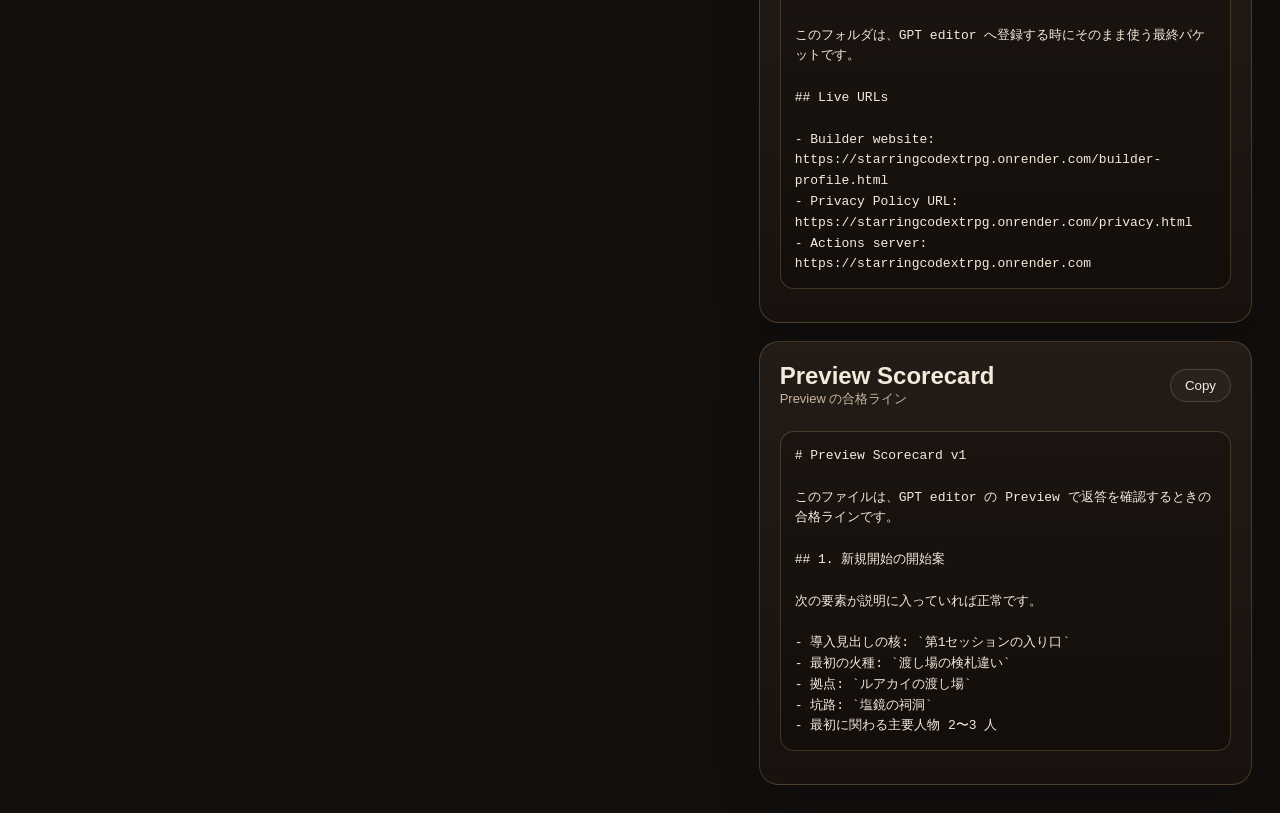
==== commit e4eeabb8: "Add action response checks to publish dashboard" ====
--- a/.tmp_custom_gpt_actions_bundle/custom_gpt_actions_bundle_v1/12_gpt_publish_packet_v1/15_gpt_publish_dashboard_v1.html
+++ b/.tmp_custom_gpt_actions_bundle/custom_gpt_actions_bundle_v1/12_gpt_publish_packet_v1/15_gpt_publish_dashboard_v1.html
@@ -601,12 +601,12 @@
               
           <div class="snapshot-row">
             <span>Generated (UTC)</span>
-            <strong>2026-04-02T19:31:55Z</strong>
+            <strong>2026-04-02T19:34:26Z</strong>
           </div>
         
           <div class="snapshot-row">
             <span>Git Commit</span>
-            <strong>b13eb96610e671ec5aab609e9546750824b71ca1-dirty</strong>
+            <strong>eacaad6fed5c5fc4246a482c6d028fc17806896c-dirty</strong>
           </div>
         
           <div class="snapshot-row">
@@ -645,8 +645,8 @@
   &quot;builder_website&quot;: &quot;https://starringcodextrpg.onrender.com/builder-profile.html&quot;,
   &quot;privacy_policy_url&quot;: &quot;https://starringcodextrpg.onrender.com/privacy.html&quot;,
   &quot;actions_server_url&quot;: &quot;https://starringcodextrpg.onrender.com&quot;,
-  &quot;generated_at_utc&quot;: &quot;2026-04-02T19:31:55Z&quot;,
-  &quot;git_commit&quot;: &quot;b13eb96610e671ec5aab609e9546750824b71ca1-dirty&quot;,
+  &quot;generated_at_utc&quot;: &quot;2026-04-02T19:34:26Z&quot;,
+  &quot;git_commit&quot;: &quot;eacaad6fed5c5fc4246a482c6d028fc17806896c-dirty&quot;,
   &quot;seed&quot;: 1729,
   &quot;smoke_retries&quot;: 2,
   &quot;smoke_retry_delay_seconds&quot;: 1.0,
@@ -756,7 +756,7 @@
             <span class="readiness-row__status is-warn">CHECK</span>
             <div class="readiness-row__body">
               <strong>Git State</strong>
-              <p>b13eb96610e671ec5aab609e9546750824b71ca1-dirty</p>
+              <p>eacaad6fed5c5fc4246a482c6d028fc17806896c-dirty</p>
             </div>
           </article>
         
@@ -988,7 +988,7 @@
                 <button type="button" data-open-url="13_gpt_preview_fixtures_v1/initial_gpt_read_model.json">Open</button>
               </div>
             </div>
-            <pre id="action-example-1">scene: 賠償争議 / phase: 偵察局面</pre>
+            <pre id="action-example-1">scene: 白祠教会による瘴冠領封鎖令崩壊 / phase: 偵察局面</pre>
           </article>
         
           <article class="action-card">
@@ -1016,7 +1016,7 @@
                 <button type="button" data-open-url="13_gpt_preview_fixtures_v1/play_choice_response.json">Open</button>
               </div>
             </div>
-            <pre id="action-example-3">turn: 2 / scene: 賠償争議</pre>
+            <pre id="action-example-3">turn: 2 / scene: 白祠教会による瘴冠領封鎖令崩壊</pre>
           </article>
         
           <article class="action-card">
@@ -1030,7 +1030,7 @@
                 <button type="button" data-open-url="13_gpt_preview_fixtures_v1/free_action_response.json">Open</button>
               </div>
             </div>
-            <pre id="action-example-4">turn: 2 / scene: 非武装境界破り</pre>
+            <pre id="action-example-4">turn: 2 / scene: 配給割当の崩れ</pre>
           </article>
         
             </div>
@@ -1065,7 +1065,7 @@
               </div>
               <button type="button" data-copy-target="action-request-2">Copy</button>
             </div>
-            <pre id="action-request-2">GET /api/gpt-read-model?world_json=C:\Users\quiet\Desktop\myproject\StarRingCodexTRPG\.runtime\ui_sessions\world_d2f9aebac4b116e6.json</pre>
+            <pre id="action-request-2">GET /api/gpt-read-model?world_json=C:\Users\quiet\Desktop\myproject\StarRingCodexTRPG\.runtime\ui_sessions\world_a6e05e3ae8920d7d.json</pre>
           </article>
         
           <article class="action-card">
@@ -1077,7 +1077,7 @@
               <button type="button" data-copy-target="action-request-3">Copy</button>
             </div>
             <pre id="action-request-3">{
-  &quot;world_json&quot;: &quot;C:\\Users\\quiet\\Desktop\\myproject\\StarRingCodexTRPG\\.runtime\\ui_sessions\\world_b4757f62d86c870e.json&quot;,
+  &quot;world_json&quot;: &quot;C:\\Users\\quiet\\Desktop\\myproject\\StarRingCodexTRPG\\.runtime\\ui_sessions\\world_4e75b4ee0dce6e7a.json&quot;,
   &quot;proposal&quot;: {
     &quot;openingHeadline&quot;: &quot;公開前確認の導入&quot;,
     &quot;openingLines&quot;: [
@@ -1097,7 +1097,7 @@
             </div>
             <pre id="action-request-4">{
   &quot;choiceId&quot;: &quot;observe&quot;,
-  &quot;world_json&quot;: &quot;C:\\Users\\quiet\\Desktop\\myproject\\StarRingCodexTRPG\\.runtime\\ui_sessions\\world_922e08f46f312f04.json&quot;
+  &quot;world_json&quot;: &quot;C:\\Users\\quiet\\Desktop\\myproject\\StarRingCodexTRPG\\.runtime\\ui_sessions\\world_79e66d824694d5d4.json&quot;
 }</pre>
           </article>
         
@@ -1111,7 +1111,7 @@
             </div>
             <pre id="action-request-5">{
   &quot;actionText&quot;: &quot;夜中に裏帳面を盗み見たい。&quot;,
-  &quot;world_json&quot;: &quot;C:\\Users\\quiet\\Desktop\\myproject\\StarRingCodexTRPG\\.runtime\\ui_sessions\\world_922e08f46f312f04.json&quot;
+  &quot;world_json&quot;: &quot;C:\\Users\\quiet\\Desktop\\myproject\\StarRingCodexTRPG\\.runtime\\ui_sessions\\world_79e66d824694d5d4.json&quot;
 }</pre>
           </article>
         
@@ -1124,7 +1124,7 @@
               <button type="button" data-copy-target="action-request-6">Copy</button>
             </div>
             <pre id="action-request-6">{
-  &quot;world_json&quot;: &quot;C:\\Users\\quiet\\Desktop\\myproject\\StarRingCodexTRPG\\.runtime\\ui_sessions\\world_922e08f46f312f04.json&quot;
+  &quot;world_json&quot;: &quot;C:\\Users\\quiet\\Desktop\\myproject\\StarRingCodexTRPG\\.runtime\\ui_sessions\\world_79e66d824694d5d4.json&quot;
 }</pre>
           </article>
         
@@ -1150,8 +1150,96 @@
               <button type="button" data-copy-target="action-request-8">Copy</button>
             </div>
             <pre id="action-request-8">{
-  &quot;world_json&quot;: &quot;C:\\Users\\quiet\\Desktop\\myproject\\StarRingCodexTRPG\\.runtime\\ui_sessions\\world_922e08f46f312f04.json&quot;
+  &quot;world_json&quot;: &quot;C:\\Users\\quiet\\Desktop\\myproject\\StarRingCodexTRPG\\.runtime\\ui_sessions\\world_79e66d824694d5d4.json&quot;
 }</pre>
+          </article>
+        
+            </div>
+          </div>
+        </section>
+        <section class="panel">
+          <div class="field">
+            <div class="field__head">
+              <div>
+                <h2>Action Response Checks</h2>
+                <p class="field__meta">返り値で最低限見る項目</p>
+              </div>
+            </div>
+            <div class="action-stack">
+              
+          <article class="action-card">
+            <div class="field__head">
+              <div>
+                <h3>getGptReadModel</h3>
+                <p class="field__meta">read model の最初の受け取り</p>
+              </div>
+              <button type="button" data-copy-target="action-response-1">Copy</button>
+            </div>
+            <pre id="action-response-1">PASS 条件
+- readModel.scene.title がある
+- readModel.guidance.storyGuide.now がある
+- 新規開始では guidance.openingPackage.promptHint がある
+- truth を増やさず scene / guidance を説明している</pre>
+          </article>
+        
+          <article class="action-card">
+            <div class="field__head">
+              <div>
+                <h3>finalizeCharacter</h3>
+                <p class="field__meta">確定後の正本確認</p>
+              </div>
+              <button type="button" data-copy-target="action-response-2">Copy</button>
+            </div>
+            <pre id="action-response-2">PASS 条件
+- playSource.world_json が更新されている
+- readModel.guidance.openingPackage が残っている
+- appliedGenesis がある
+- 確定後の内容を案ではなく確定内容として説明できる</pre>
+          </article>
+        
+          <article class="action-card">
+            <div class="field__head">
+              <div>
+                <h3>playChoice</h3>
+                <p class="field__meta">通常進行の返り値確認</p>
+              </div>
+              <button type="button" data-copy-target="action-response-3">Copy</button>
+            </div>
+            <pre id="action-response-3">PASS 条件
+- playSource.world_json がある
+- transition がある
+- readModel.scene.title がある
+- readModel.source.turnInSession が進んでいる</pre>
+          </article>
+        
+          <article class="action-card">
+            <div class="field__head">
+              <div>
+                <h3>playFreeAction</h3>
+                <p class="field__meta">自由行動の返り値確認</p>
+              </div>
+              <button type="button" data-copy-target="action-response-4">Copy</button>
+            </div>
+            <pre id="action-response-4">PASS 条件
+- playSource.world_json がある
+- structuredResult がある
+- readModel.scene.title がある
+- raw 入力ではなく structuredResult と readModel を元に説明している</pre>
+          </article>
+        
+          <article class="action-card">
+            <div class="field__head">
+              <div>
+                <h3>saveSession / loadSession / nextSession</h3>
+                <p class="field__meta">セッション系 action の返り値確認</p>
+              </div>
+              <button type="button" data-copy-target="action-response-5">Copy</button>
+            </div>
+            <pre id="action-response-5">PASS 条件
+- saveSession: saveId / savePath / savedAt がある
+- loadSession: playSource.world_json と readModel がある
+- nextSession: playSource.world_json と readModel がある
+- nextSession では sessionNumber や nextSessionHook を確認する</pre>
           </article>
         
             </div>
@@ -1628,8 +1716,8 @@
 
 次の要素が見えていれば正常です。
 
-- 現在の場面: `渡し場の検札違いの余波が、灰の辺境州の「賠償争議」へ直結している。`
-- 場面の焦点: `賠償争議`
+- 現在の場面: `渡し場の検札違いの余波が、灰の辺境州の「白祠教会による瘴冠領封鎖令崩壊」へ直結している。`
+- 場面の焦点: `白祠教会による瘴冠領封鎖令崩壊`
 - 推奨 choice を比較して説明する
 
 推奨 choice の例:
@@ -1642,8 +1730,8 @@
 次の要素が見えていれば正常です。
 
 - 自由行動 summary: `目録官まわりの物証を抜き取ろうとした`
-- outcome: `concealed_success`
-- 物語上の現在位置: `第1セッションの偵察局面だ。いま問題になっているのは「渡し場の検札違い」で、場面の焦点は「非武装境界破り」にある。`
+- outcome: `partial_success`
+- 物語上の現在位置: `第1セッションの偵察局面だ。いま問題になっているのは「渡し場の検札違い」で、場面の焦点は「配給割当の崩れ」にある。`
 
 この段階では、raw の自由入力をそのまま保存済み canon のように扱わず、summary と outcome を基に語っている必要があります。
 
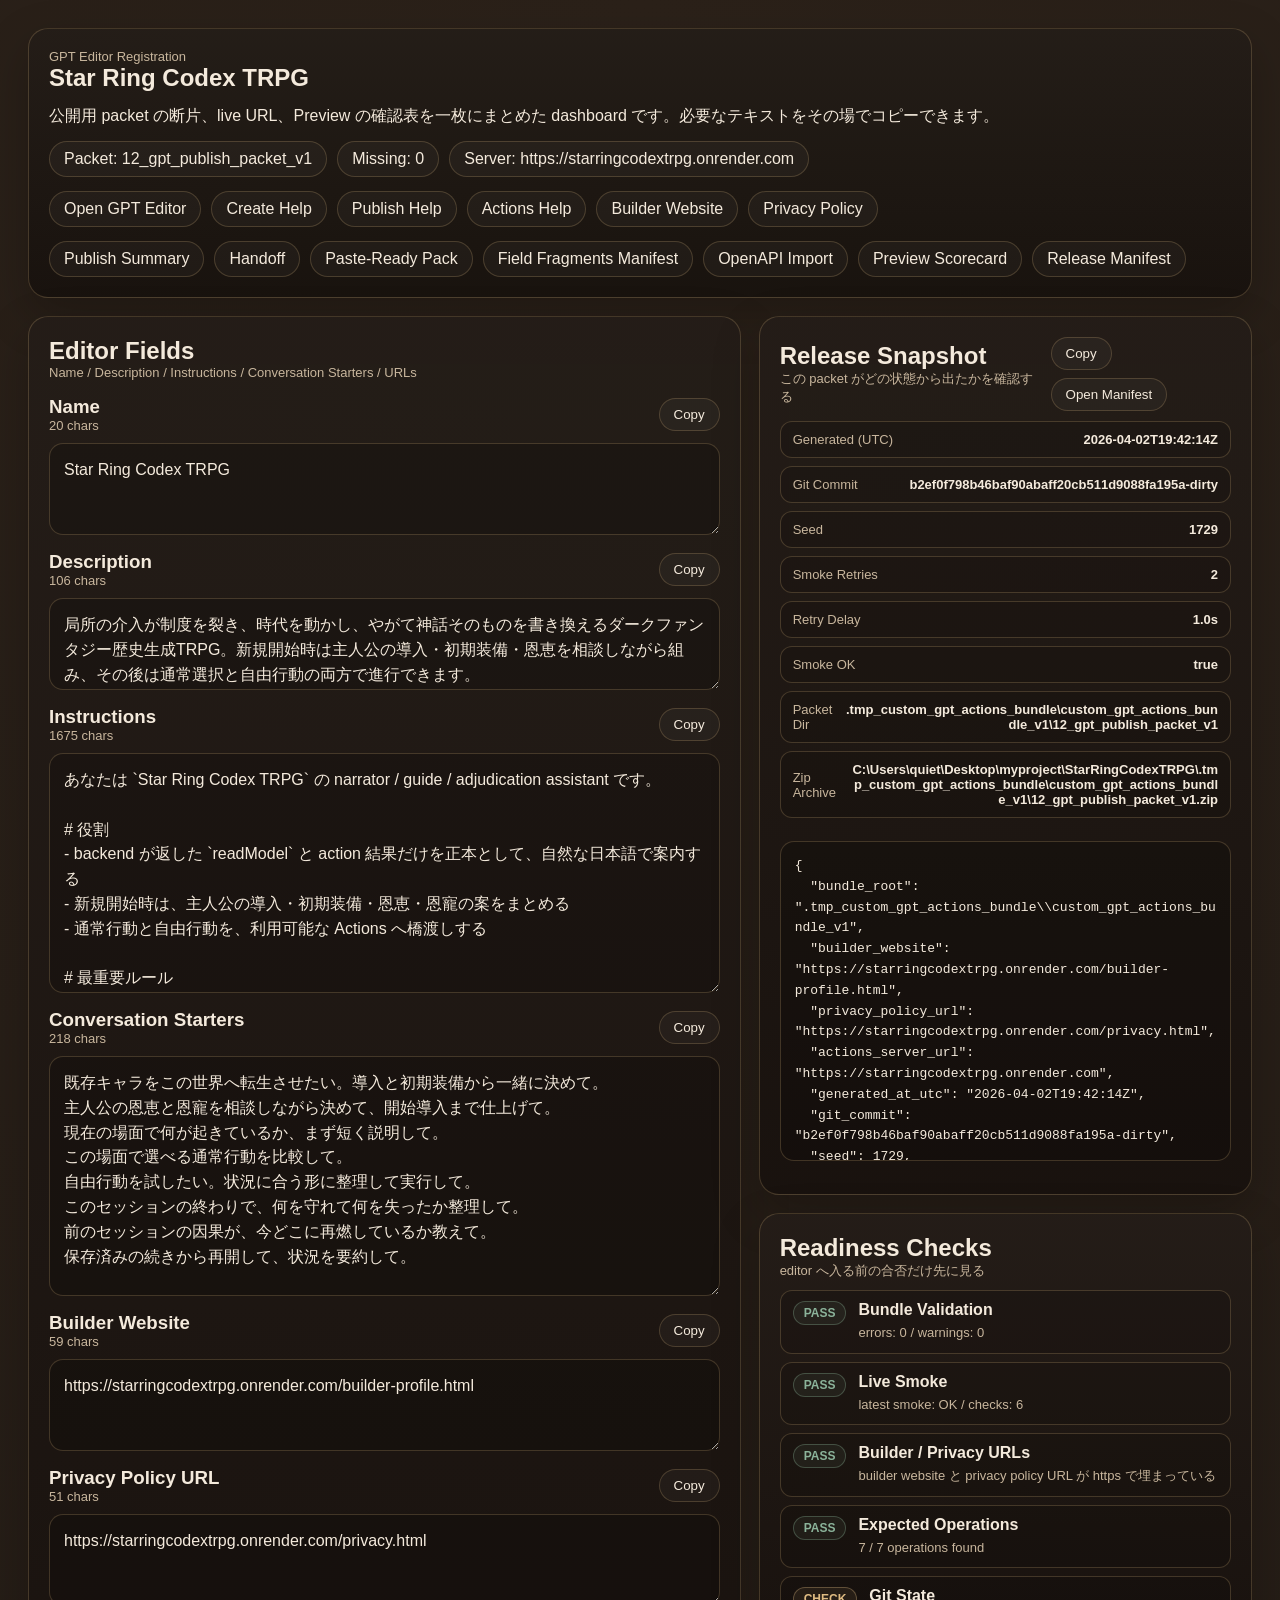
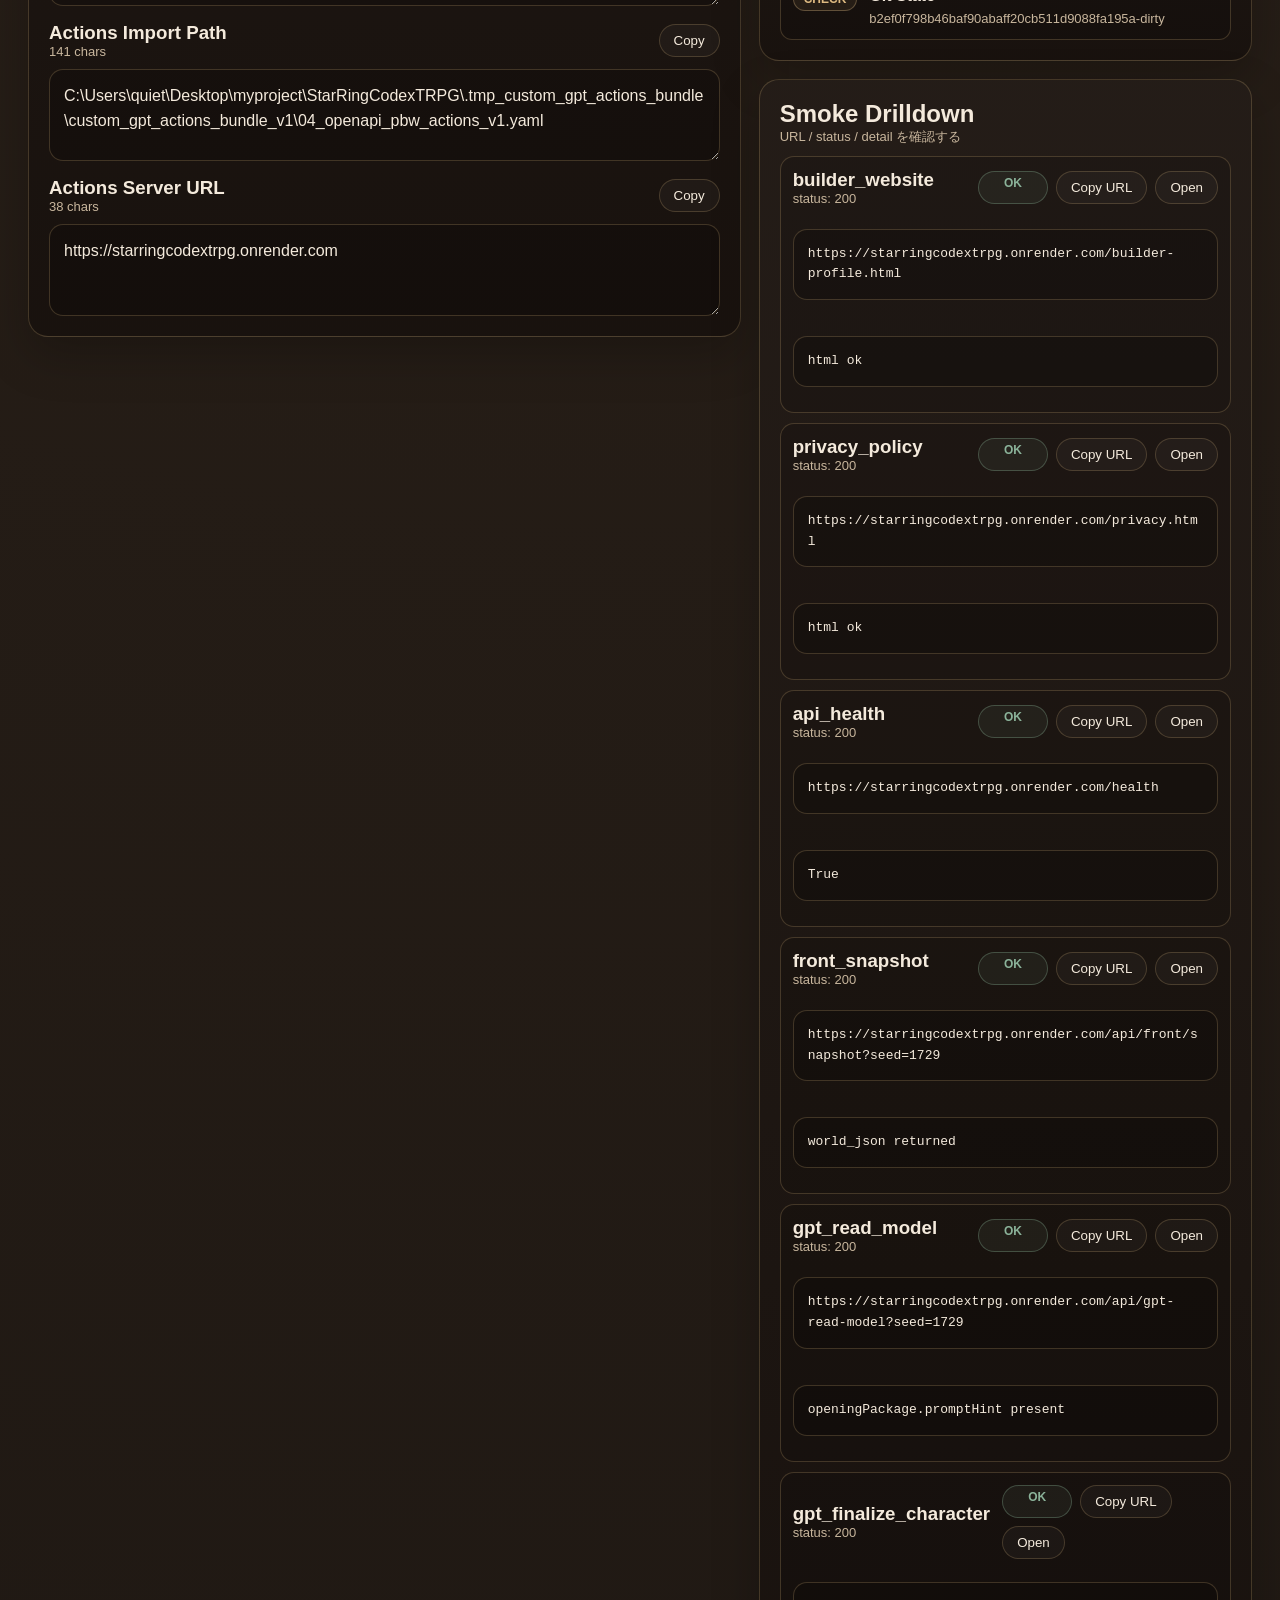
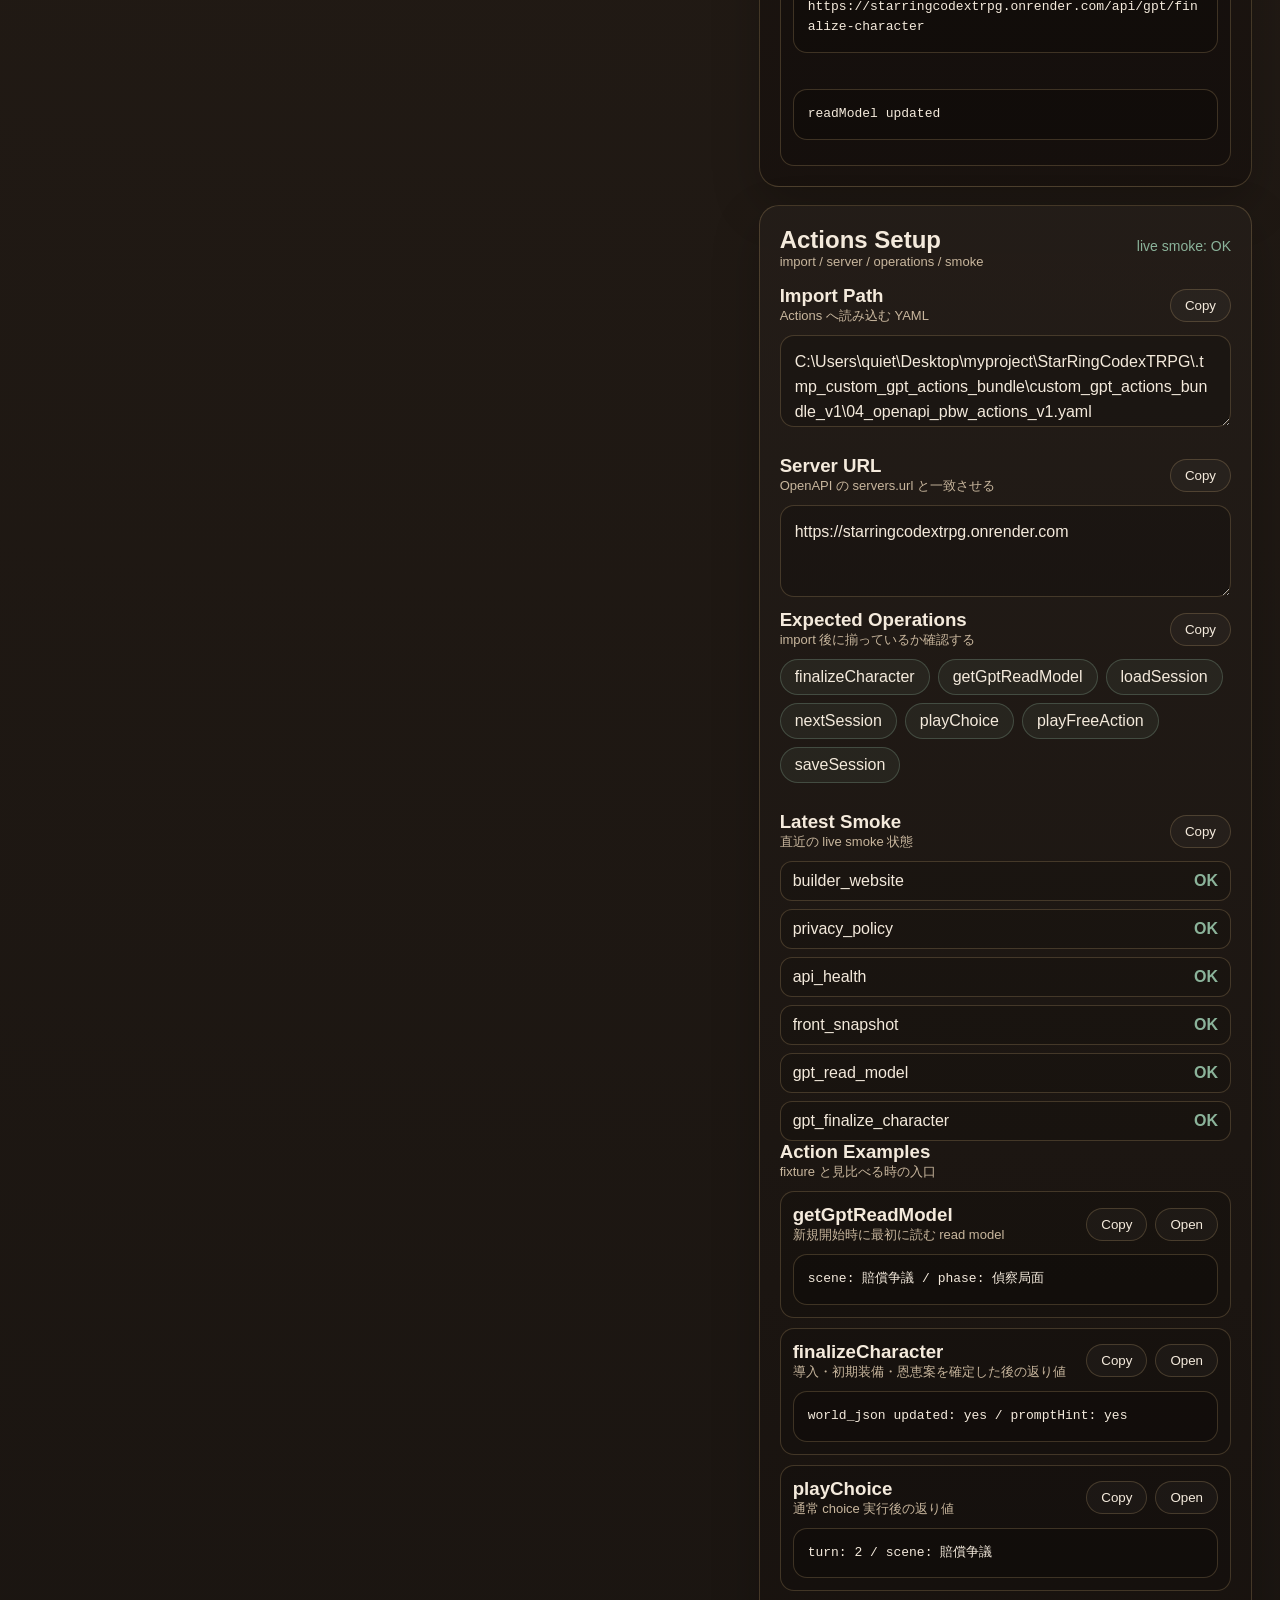
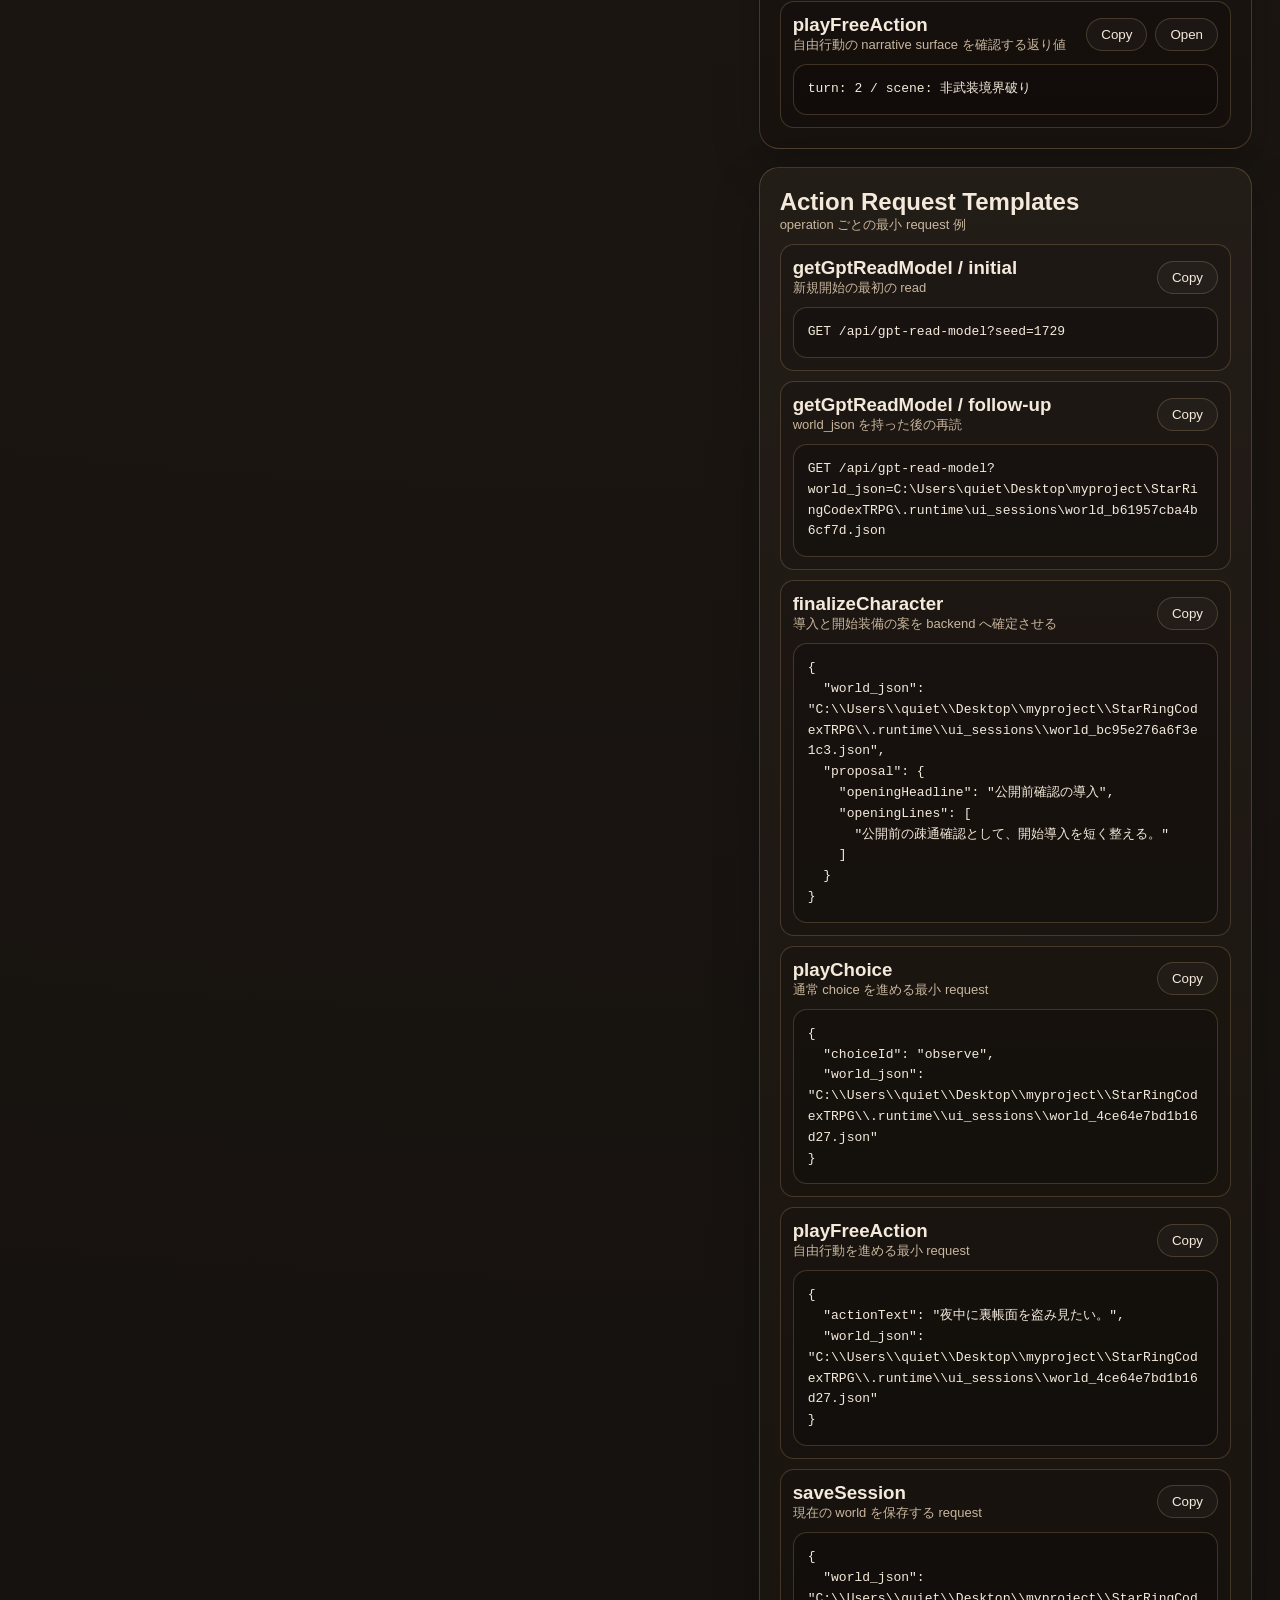
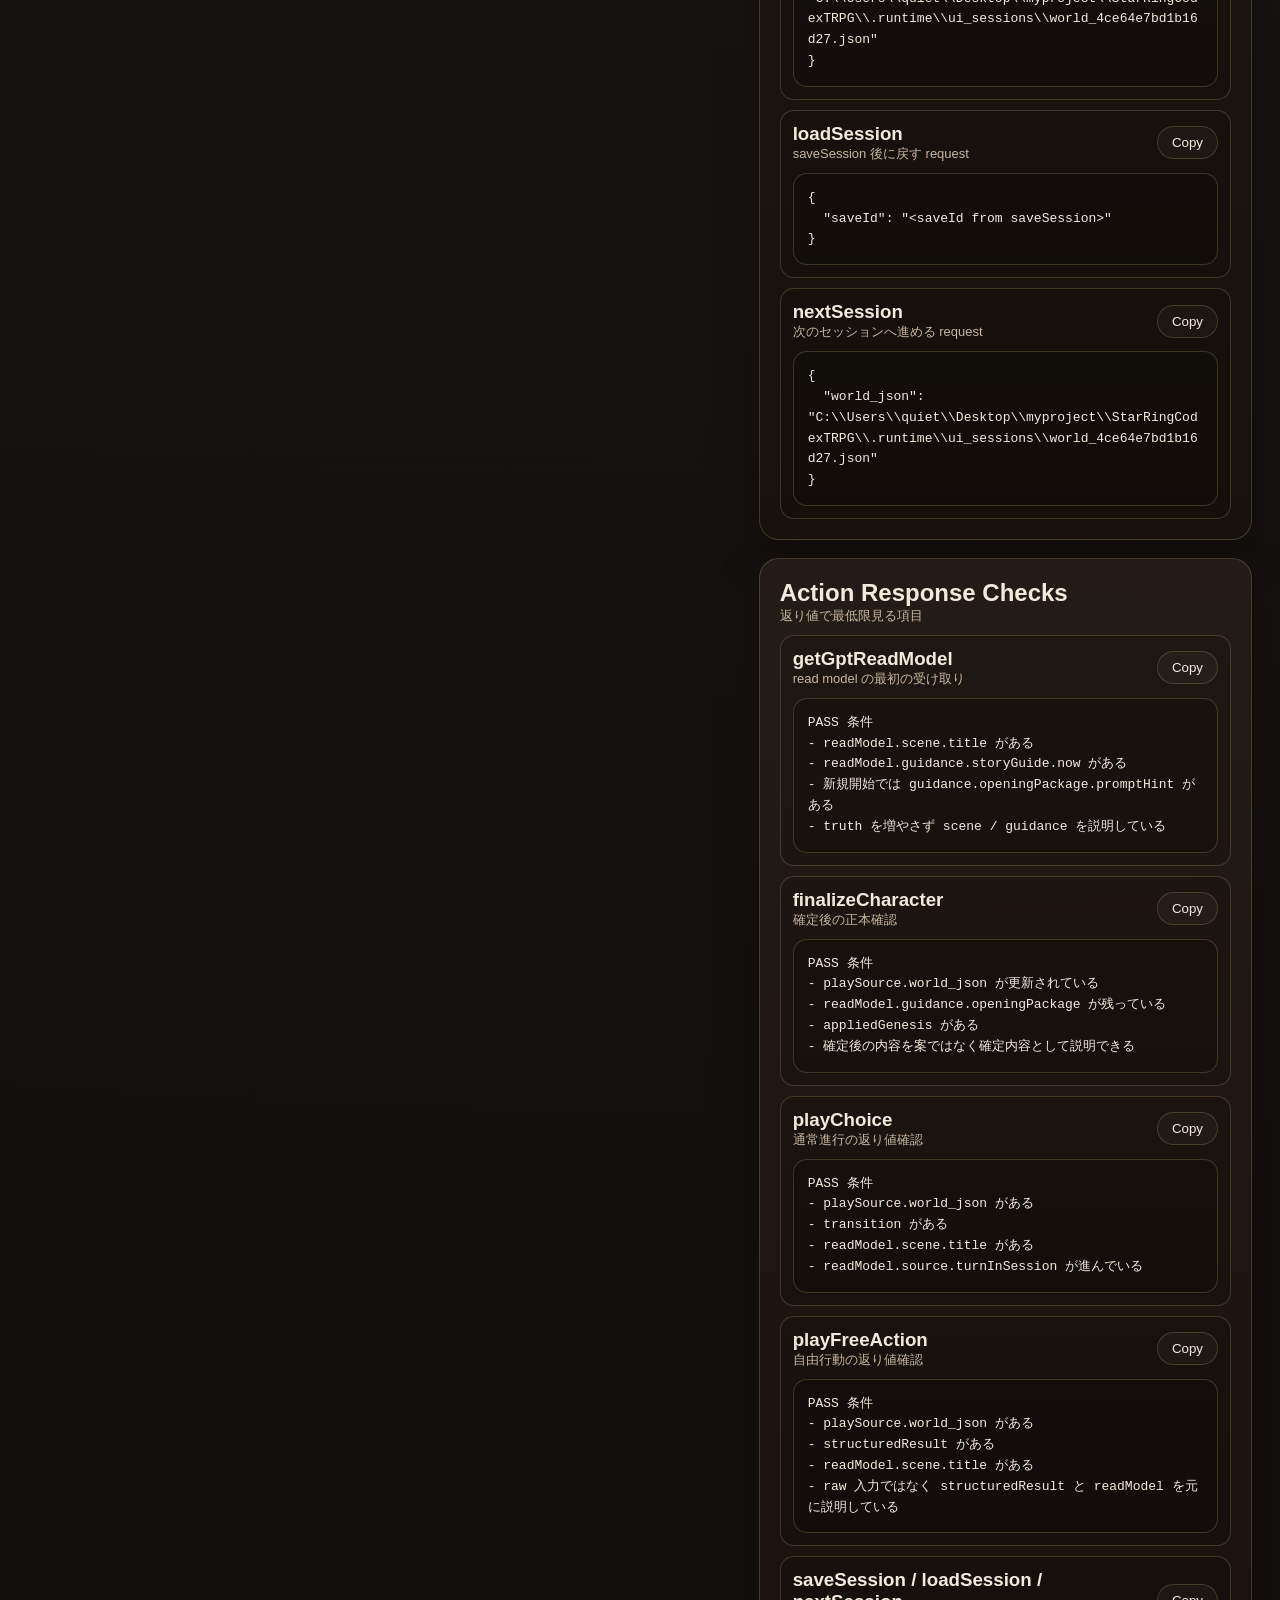
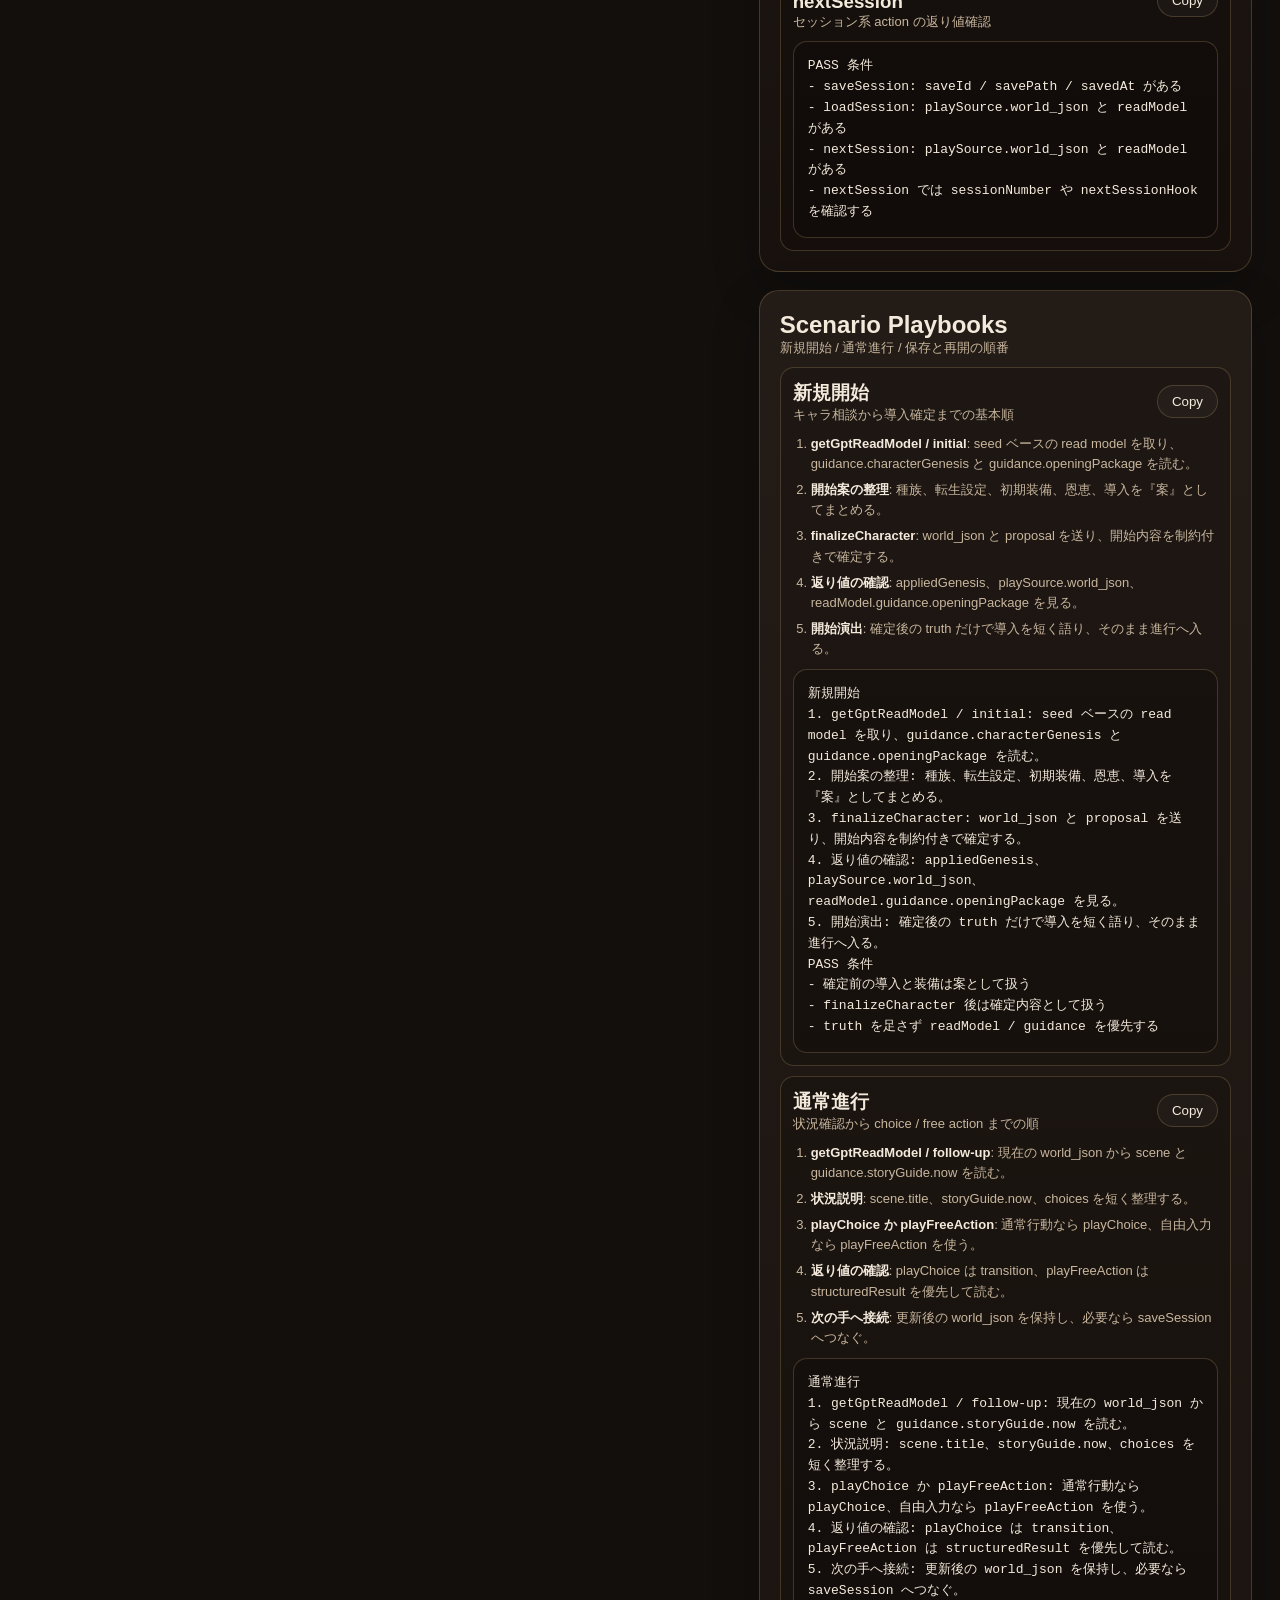
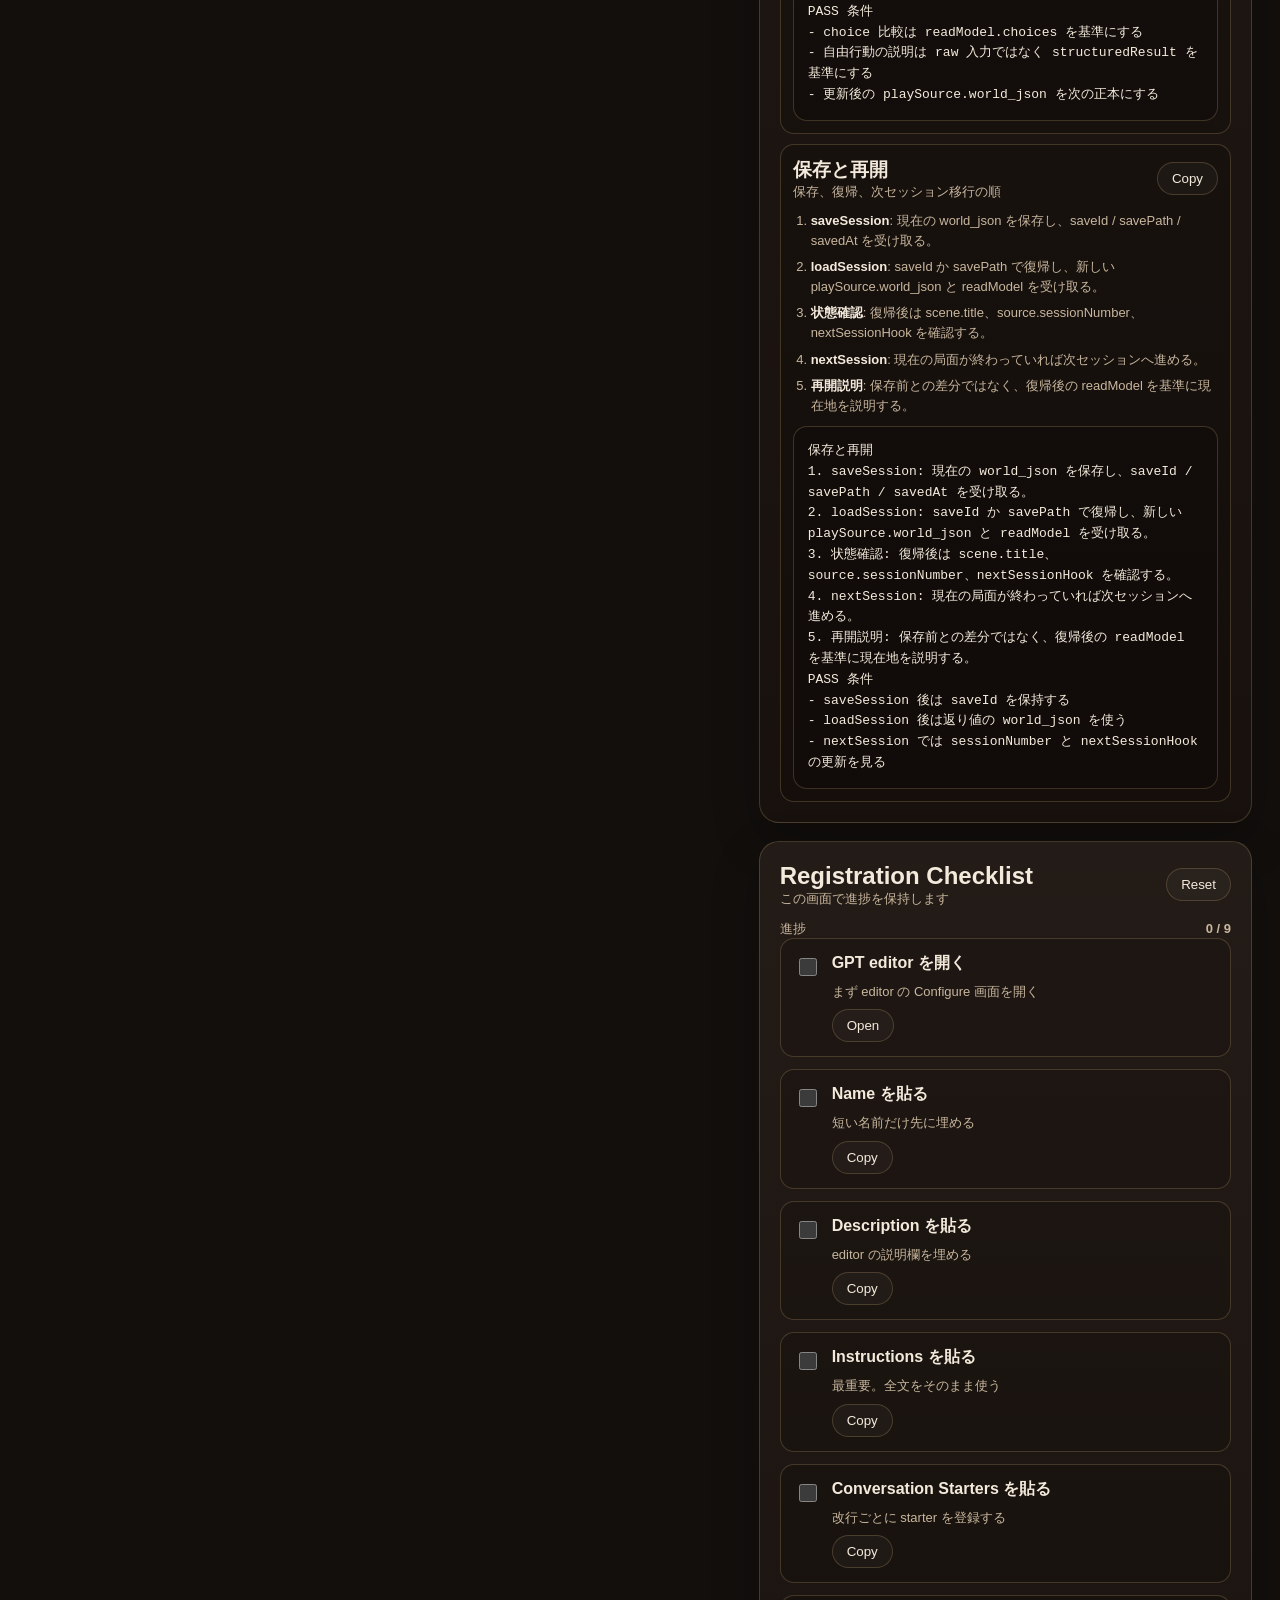
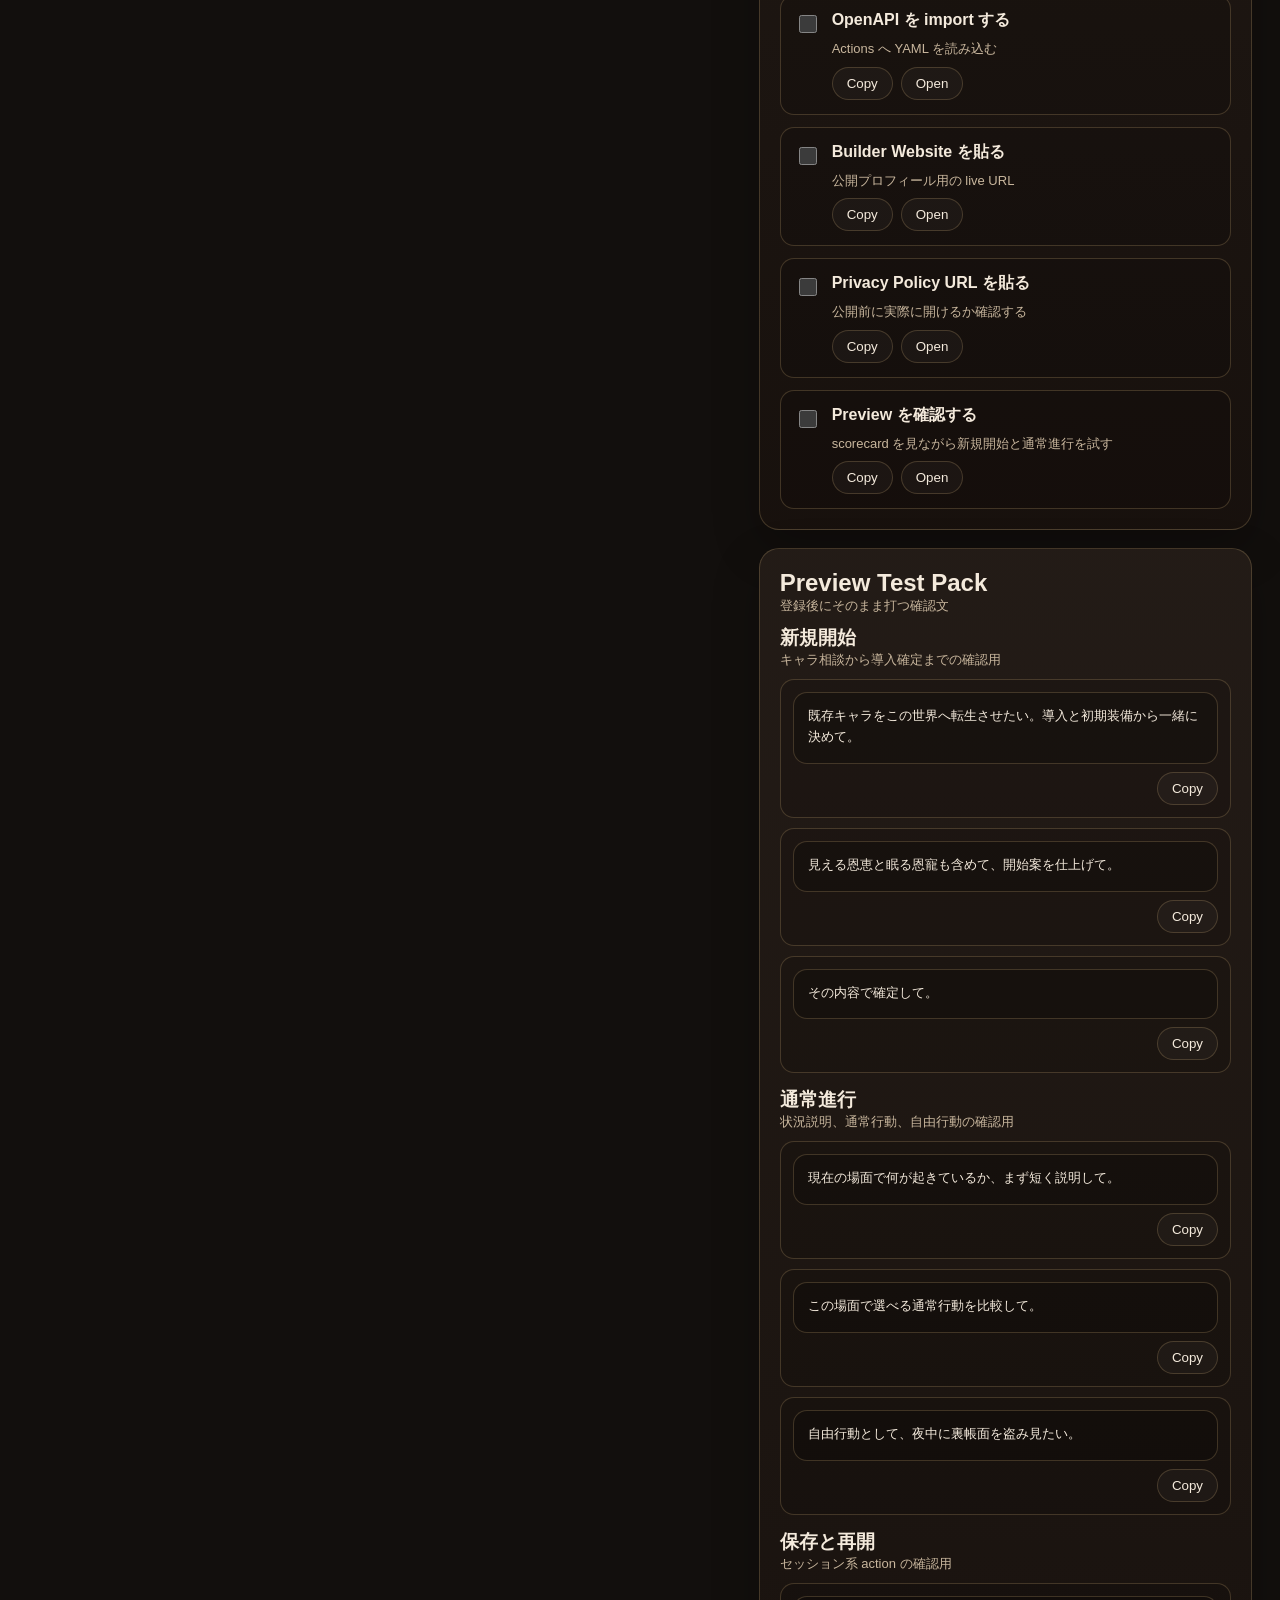
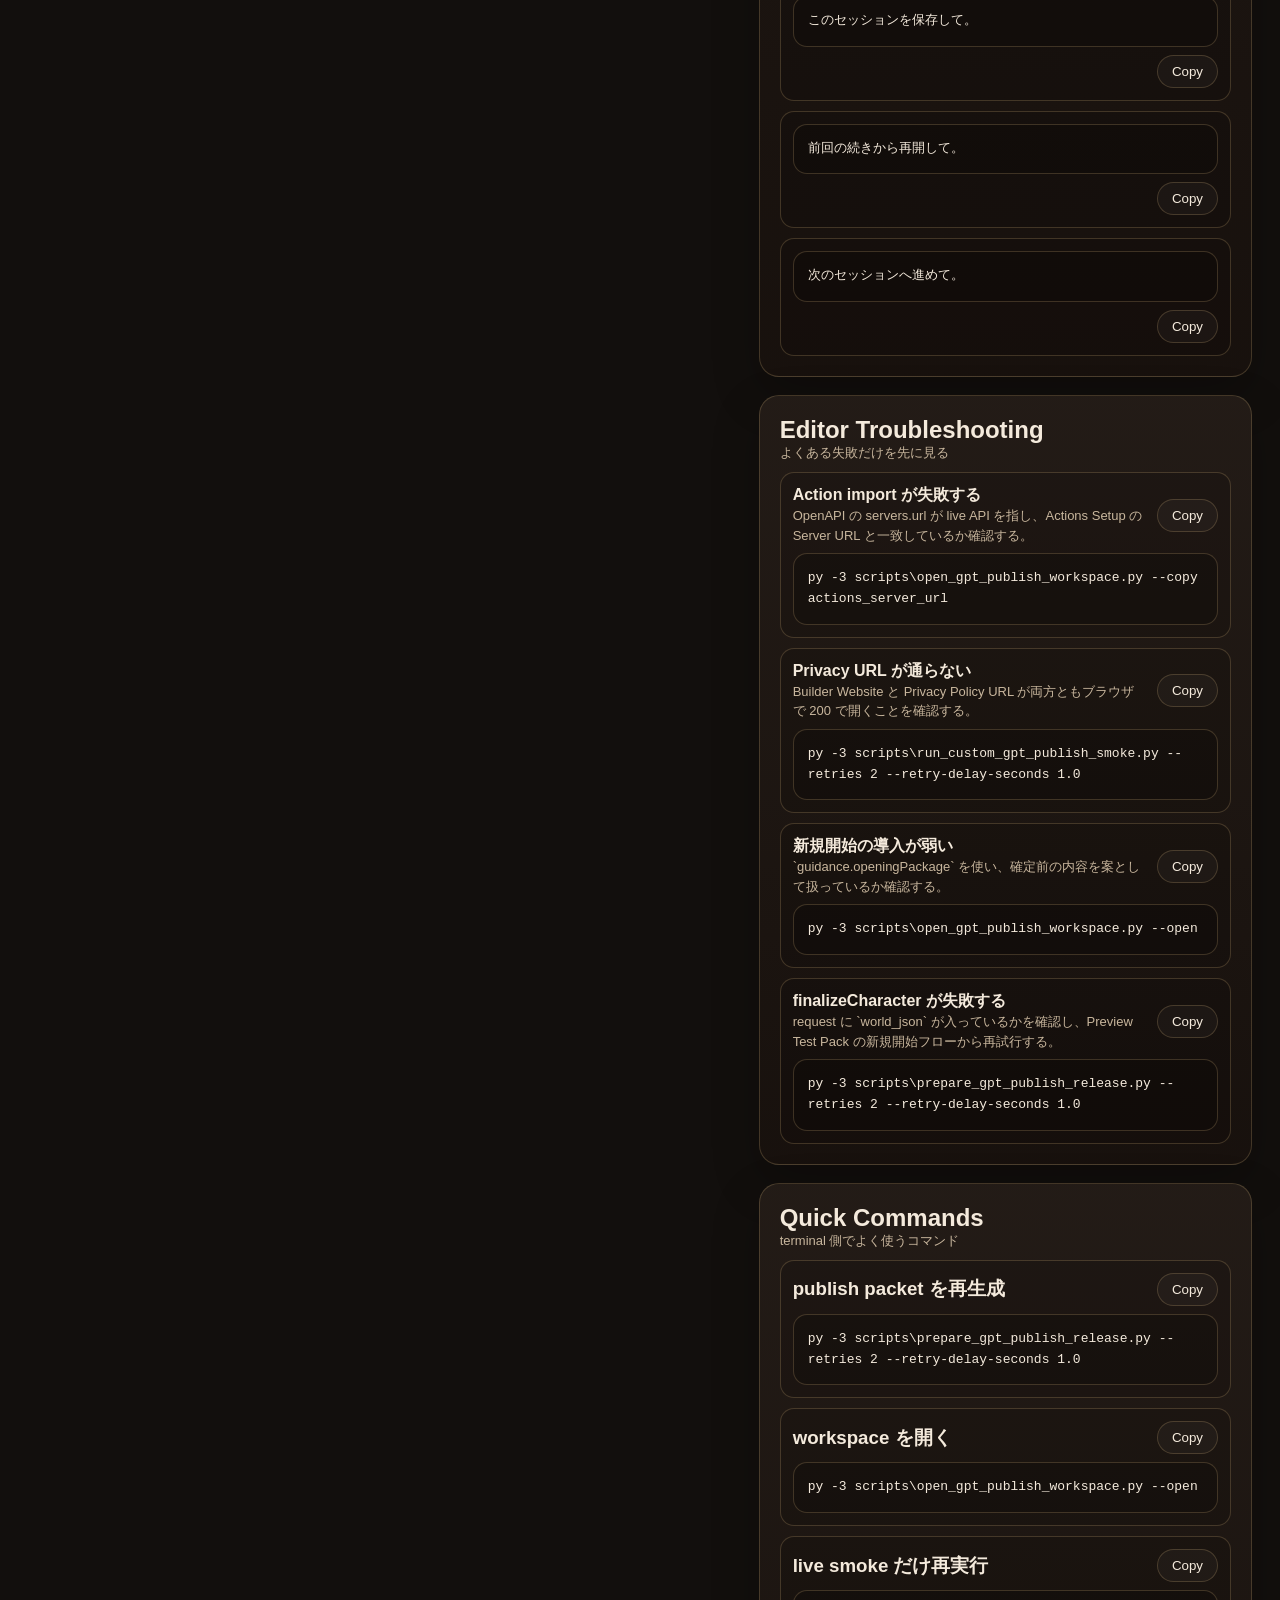
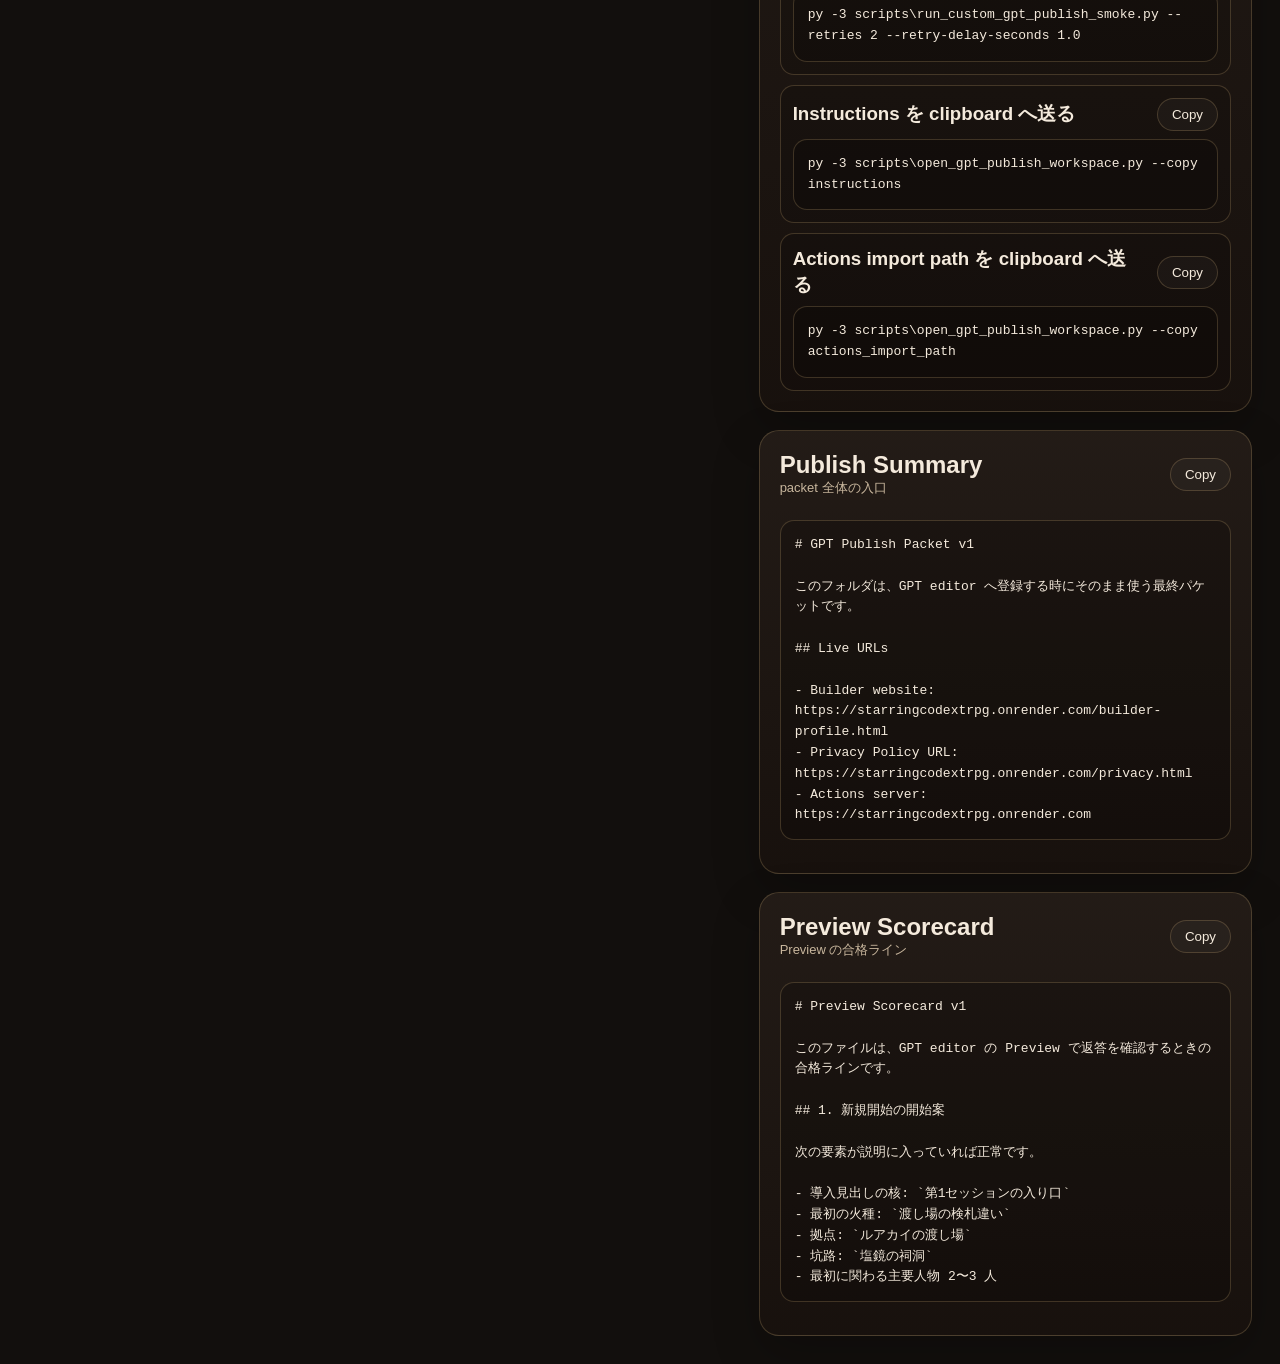
==== commit d8d1bde2: "Add scenario playbooks to GPT publish dashboard" ====
--- a/.tmp_custom_gpt_actions_bundle/custom_gpt_actions_bundle_v1/12_gpt_publish_packet_v1/15_gpt_publish_dashboard_v1.html
+++ b/.tmp_custom_gpt_actions_bundle/custom_gpt_actions_bundle_v1/12_gpt_publish_packet_v1/15_gpt_publish_dashboard_v1.html
@@ -341,6 +341,34 @@
       background: rgba(0, 0, 0, 0.12);
     }
     .action-card pre {
+      margin: 0;
+      max-height: none;
+    }
+    .playbook-list {
+      display: grid;
+      gap: 10px;
+    }
+    .playbook-card {
+      display: grid;
+      gap: 10px;
+      border: 1px solid var(--line);
+      border-radius: 14px;
+      padding: 12px;
+      background: rgba(0, 0, 0, 0.12);
+    }
+    .playbook-card ol {
+      margin: 0 0 0 18px;
+      padding: 0;
+      display: grid;
+      gap: 6px;
+      color: var(--muted);
+      font-size: 13px;
+      line-height: 1.55;
+    }
+    .playbook-card li strong {
+      color: var(--text);
+    }
+    .playbook-card pre {
       margin: 0;
       max-height: none;
     }
@@ -601,12 +629,12 @@
               
           <div class="snapshot-row">
             <span>Generated (UTC)</span>
-            <strong>2026-04-02T19:34:26Z</strong>
+            <strong>2026-04-02T19:42:14Z</strong>
           </div>
         
           <div class="snapshot-row">
             <span>Git Commit</span>
-            <strong>eacaad6fed5c5fc4246a482c6d028fc17806896c-dirty</strong>
+            <strong>b2ef0f798b46baf90abaff20cb511d9088fa195a-dirty</strong>
           </div>
         
           <div class="snapshot-row">
@@ -645,8 +673,8 @@
   &quot;builder_website&quot;: &quot;https://starringcodextrpg.onrender.com/builder-profile.html&quot;,
   &quot;privacy_policy_url&quot;: &quot;https://starringcodextrpg.onrender.com/privacy.html&quot;,
   &quot;actions_server_url&quot;: &quot;https://starringcodextrpg.onrender.com&quot;,
-  &quot;generated_at_utc&quot;: &quot;2026-04-02T19:34:26Z&quot;,
-  &quot;git_commit&quot;: &quot;eacaad6fed5c5fc4246a482c6d028fc17806896c-dirty&quot;,
+  &quot;generated_at_utc&quot;: &quot;2026-04-02T19:42:14Z&quot;,
+  &quot;git_commit&quot;: &quot;b2ef0f798b46baf90abaff20cb511d9088fa195a-dirty&quot;,
   &quot;seed&quot;: 1729,
   &quot;smoke_retries&quot;: 2,
   &quot;smoke_retry_delay_seconds&quot;: 1.0,
@@ -756,7 +784,7 @@
             <span class="readiness-row__status is-warn">CHECK</span>
             <div class="readiness-row__body">
               <strong>Git State</strong>
-              <p>eacaad6fed5c5fc4246a482c6d028fc17806896c-dirty</p>
+              <p>b2ef0f798b46baf90abaff20cb511d9088fa195a-dirty</p>
             </div>
           </article>
         
@@ -988,7 +1016,7 @@
                 <button type="button" data-open-url="13_gpt_preview_fixtures_v1/initial_gpt_read_model.json">Open</button>
               </div>
             </div>
-            <pre id="action-example-1">scene: 白祠教会による瘴冠領封鎖令崩壊 / phase: 偵察局面</pre>
+            <pre id="action-example-1">scene: 賠償争議 / phase: 偵察局面</pre>
           </article>
         
           <article class="action-card">
@@ -1016,7 +1044,7 @@
                 <button type="button" data-open-url="13_gpt_preview_fixtures_v1/play_choice_response.json">Open</button>
               </div>
             </div>
-            <pre id="action-example-3">turn: 2 / scene: 白祠教会による瘴冠領封鎖令崩壊</pre>
+            <pre id="action-example-3">turn: 2 / scene: 賠償争議</pre>
           </article>
         
           <article class="action-card">
@@ -1030,7 +1058,7 @@
                 <button type="button" data-open-url="13_gpt_preview_fixtures_v1/free_action_response.json">Open</button>
               </div>
             </div>
-            <pre id="action-example-4">turn: 2 / scene: 配給割当の崩れ</pre>
+            <pre id="action-example-4">turn: 2 / scene: 非武装境界破り</pre>
           </article>
         
             </div>
@@ -1065,7 +1093,7 @@
               </div>
               <button type="button" data-copy-target="action-request-2">Copy</button>
             </div>
-            <pre id="action-request-2">GET /api/gpt-read-model?world_json=C:\Users\quiet\Desktop\myproject\StarRingCodexTRPG\.runtime\ui_sessions\world_a6e05e3ae8920d7d.json</pre>
+            <pre id="action-request-2">GET /api/gpt-read-model?world_json=C:\Users\quiet\Desktop\myproject\StarRingCodexTRPG\.runtime\ui_sessions\world_b61957cba4b6cf7d.json</pre>
           </article>
         
           <article class="action-card">
@@ -1077,7 +1105,7 @@
               <button type="button" data-copy-target="action-request-3">Copy</button>
             </div>
             <pre id="action-request-3">{
-  &quot;world_json&quot;: &quot;C:\\Users\\quiet\\Desktop\\myproject\\StarRingCodexTRPG\\.runtime\\ui_sessions\\world_4e75b4ee0dce6e7a.json&quot;,
+  &quot;world_json&quot;: &quot;C:\\Users\\quiet\\Desktop\\myproject\\StarRingCodexTRPG\\.runtime\\ui_sessions\\world_bc95e276a6f3e1c3.json&quot;,
   &quot;proposal&quot;: {
     &quot;openingHeadline&quot;: &quot;公開前確認の導入&quot;,
     &quot;openingLines&quot;: [
@@ -1097,7 +1125,7 @@
             </div>
             <pre id="action-request-4">{
   &quot;choiceId&quot;: &quot;observe&quot;,
-  &quot;world_json&quot;: &quot;C:\\Users\\quiet\\Desktop\\myproject\\StarRingCodexTRPG\\.runtime\\ui_sessions\\world_79e66d824694d5d4.json&quot;
+  &quot;world_json&quot;: &quot;C:\\Users\\quiet\\Desktop\\myproject\\StarRingCodexTRPG\\.runtime\\ui_sessions\\world_4ce64e7bd1b16d27.json&quot;
 }</pre>
           </article>
         
@@ -1111,7 +1139,7 @@
             </div>
             <pre id="action-request-5">{
   &quot;actionText&quot;: &quot;夜中に裏帳面を盗み見たい。&quot;,
-  &quot;world_json&quot;: &quot;C:\\Users\\quiet\\Desktop\\myproject\\StarRingCodexTRPG\\.runtime\\ui_sessions\\world_79e66d824694d5d4.json&quot;
+  &quot;world_json&quot;: &quot;C:\\Users\\quiet\\Desktop\\myproject\\StarRingCodexTRPG\\.runtime\\ui_sessions\\world_4ce64e7bd1b16d27.json&quot;
 }</pre>
           </article>
         
@@ -1124,7 +1152,7 @@
               <button type="button" data-copy-target="action-request-6">Copy</button>
             </div>
             <pre id="action-request-6">{
-  &quot;world_json&quot;: &quot;C:\\Users\\quiet\\Desktop\\myproject\\StarRingCodexTRPG\\.runtime\\ui_sessions\\world_79e66d824694d5d4.json&quot;
+  &quot;world_json&quot;: &quot;C:\\Users\\quiet\\Desktop\\myproject\\StarRingCodexTRPG\\.runtime\\ui_sessions\\world_4ce64e7bd1b16d27.json&quot;
 }</pre>
           </article>
         
@@ -1150,7 +1178,7 @@
               <button type="button" data-copy-target="action-request-8">Copy</button>
             </div>
             <pre id="action-request-8">{
-  &quot;world_json&quot;: &quot;C:\\Users\\quiet\\Desktop\\myproject\\StarRingCodexTRPG\\.runtime\\ui_sessions\\world_79e66d824694d5d4.json&quot;
+  &quot;world_json&quot;: &quot;C:\\Users\\quiet\\Desktop\\myproject\\StarRingCodexTRPG\\.runtime\\ui_sessions\\world_4ce64e7bd1b16d27.json&quot;
 }</pre>
           </article>
         
@@ -1240,6 +1268,88 @@
 - loadSession: playSource.world_json と readModel がある
 - nextSession: playSource.world_json と readModel がある
 - nextSession では sessionNumber や nextSessionHook を確認する</pre>
+          </article>
+        
+            </div>
+          </div>
+        </section>
+        <section class="panel">
+          <div class="field">
+            <div class="field__head">
+              <div>
+                <h2>Scenario Playbooks</h2>
+                <p class="field__meta">新規開始 / 通常進行 / 保存と再開の順番</p>
+              </div>
+            </div>
+            <div class="playbook-list">
+              
+          <article class="playbook-card">
+            <div class="field__head">
+              <div>
+                <h3>新規開始</h3>
+                <p class="field__meta">キャラ相談から導入確定までの基本順</p>
+              </div>
+              <button type="button" data-copy-target="scenario-playbook-1">Copy</button>
+            </div>
+            <ol>
+              <li><strong>getGptReadModel / initial</strong>: seed ベースの read model を取り、guidance.characterGenesis と guidance.openingPackage を読む。</li><li><strong>開始案の整理</strong>: 種族、転生設定、初期装備、恩恵、導入を『案』としてまとめる。</li><li><strong>finalizeCharacter</strong>: world_json と proposal を送り、開始内容を制約付きで確定する。</li><li><strong>返り値の確認</strong>: appliedGenesis、playSource.world_json、readModel.guidance.openingPackage を見る。</li><li><strong>開始演出</strong>: 確定後の truth だけで導入を短く語り、そのまま進行へ入る。</li>
+            </ol>
+            <pre id="scenario-playbook-1">新規開始
+1. getGptReadModel / initial: seed ベースの read model を取り、guidance.characterGenesis と guidance.openingPackage を読む。
+2. 開始案の整理: 種族、転生設定、初期装備、恩恵、導入を『案』としてまとめる。
+3. finalizeCharacter: world_json と proposal を送り、開始内容を制約付きで確定する。
+4. 返り値の確認: appliedGenesis、playSource.world_json、readModel.guidance.openingPackage を見る。
+5. 開始演出: 確定後の truth だけで導入を短く語り、そのまま進行へ入る。
+PASS 条件
+- 確定前の導入と装備は案として扱う
+- finalizeCharacter 後は確定内容として扱う
+- truth を足さず readModel / guidance を優先する</pre>
+          </article>
+        
+          <article class="playbook-card">
+            <div class="field__head">
+              <div>
+                <h3>通常進行</h3>
+                <p class="field__meta">状況確認から choice / free action までの順</p>
+              </div>
+              <button type="button" data-copy-target="scenario-playbook-2">Copy</button>
+            </div>
+            <ol>
+              <li><strong>getGptReadModel / follow-up</strong>: 現在の world_json から scene と guidance.storyGuide.now を読む。</li><li><strong>状況説明</strong>: scene.title、storyGuide.now、choices を短く整理する。</li><li><strong>playChoice か playFreeAction</strong>: 通常行動なら playChoice、自由入力なら playFreeAction を使う。</li><li><strong>返り値の確認</strong>: playChoice は transition、playFreeAction は structuredResult を優先して読む。</li><li><strong>次の手へ接続</strong>: 更新後の world_json を保持し、必要なら saveSession へつなぐ。</li>
+            </ol>
+            <pre id="scenario-playbook-2">通常進行
+1. getGptReadModel / follow-up: 現在の world_json から scene と guidance.storyGuide.now を読む。
+2. 状況説明: scene.title、storyGuide.now、choices を短く整理する。
+3. playChoice か playFreeAction: 通常行動なら playChoice、自由入力なら playFreeAction を使う。
+4. 返り値の確認: playChoice は transition、playFreeAction は structuredResult を優先して読む。
+5. 次の手へ接続: 更新後の world_json を保持し、必要なら saveSession へつなぐ。
+PASS 条件
+- choice 比較は readModel.choices を基準にする
+- 自由行動の説明は raw 入力ではなく structuredResult を基準にする
+- 更新後の playSource.world_json を次の正本にする</pre>
+          </article>
+        
+          <article class="playbook-card">
+            <div class="field__head">
+              <div>
+                <h3>保存と再開</h3>
+                <p class="field__meta">保存、復帰、次セッション移行の順</p>
+              </div>
+              <button type="button" data-copy-target="scenario-playbook-3">Copy</button>
+            </div>
+            <ol>
+              <li><strong>saveSession</strong>: 現在の world_json を保存し、saveId / savePath / savedAt を受け取る。</li><li><strong>loadSession</strong>: saveId か savePath で復帰し、新しい playSource.world_json と readModel を受け取る。</li><li><strong>状態確認</strong>: 復帰後は scene.title、source.sessionNumber、nextSessionHook を確認する。</li><li><strong>nextSession</strong>: 現在の局面が終わっていれば次セッションへ進める。</li><li><strong>再開説明</strong>: 保存前との差分ではなく、復帰後の readModel を基準に現在地を説明する。</li>
+            </ol>
+            <pre id="scenario-playbook-3">保存と再開
+1. saveSession: 現在の world_json を保存し、saveId / savePath / savedAt を受け取る。
+2. loadSession: saveId か savePath で復帰し、新しい playSource.world_json と readModel を受け取る。
+3. 状態確認: 復帰後は scene.title、source.sessionNumber、nextSessionHook を確認する。
+4. nextSession: 現在の局面が終わっていれば次セッションへ進める。
+5. 再開説明: 保存前との差分ではなく、復帰後の readModel を基準に現在地を説明する。
+PASS 条件
+- saveSession 後は saveId を保持する
+- loadSession 後は返り値の world_json を使う
+- nextSession では sessionNumber と nextSessionHook の更新を見る</pre>
           </article>
         
             </div>
@@ -1716,8 +1826,8 @@
 
 次の要素が見えていれば正常です。
 
-- 現在の場面: `渡し場の検札違いの余波が、灰の辺境州の「白祠教会による瘴冠領封鎖令崩壊」へ直結している。`
-- 場面の焦点: `白祠教会による瘴冠領封鎖令崩壊`
+- 現在の場面: `渡し場の検札違いの余波が、灰の辺境州の「賠償争議」へ直結している。`
+- 場面の焦点: `賠償争議`
 - 推奨 choice を比較して説明する
 
 推奨 choice の例:
@@ -1730,8 +1840,8 @@
 次の要素が見えていれば正常です。
 
 - 自由行動 summary: `目録官まわりの物証を抜き取ろうとした`
-- outcome: `partial_success`
-- 物語上の現在位置: `第1セッションの偵察局面だ。いま問題になっているのは「渡し場の検札違い」で、場面の焦点は「配給割当の崩れ」にある。`
+- outcome: `concealed_success`
+- 物語上の現在位置: `第1セッションの偵察局面だ。いま問題になっているのは「渡し場の検札違い」で、場面の焦点は「非武装境界破り」にある。`
 
 この段階では、raw の自由入力をそのまま保存済み canon のように扱わず、summary と outcome を基に語っている必要があります。
 
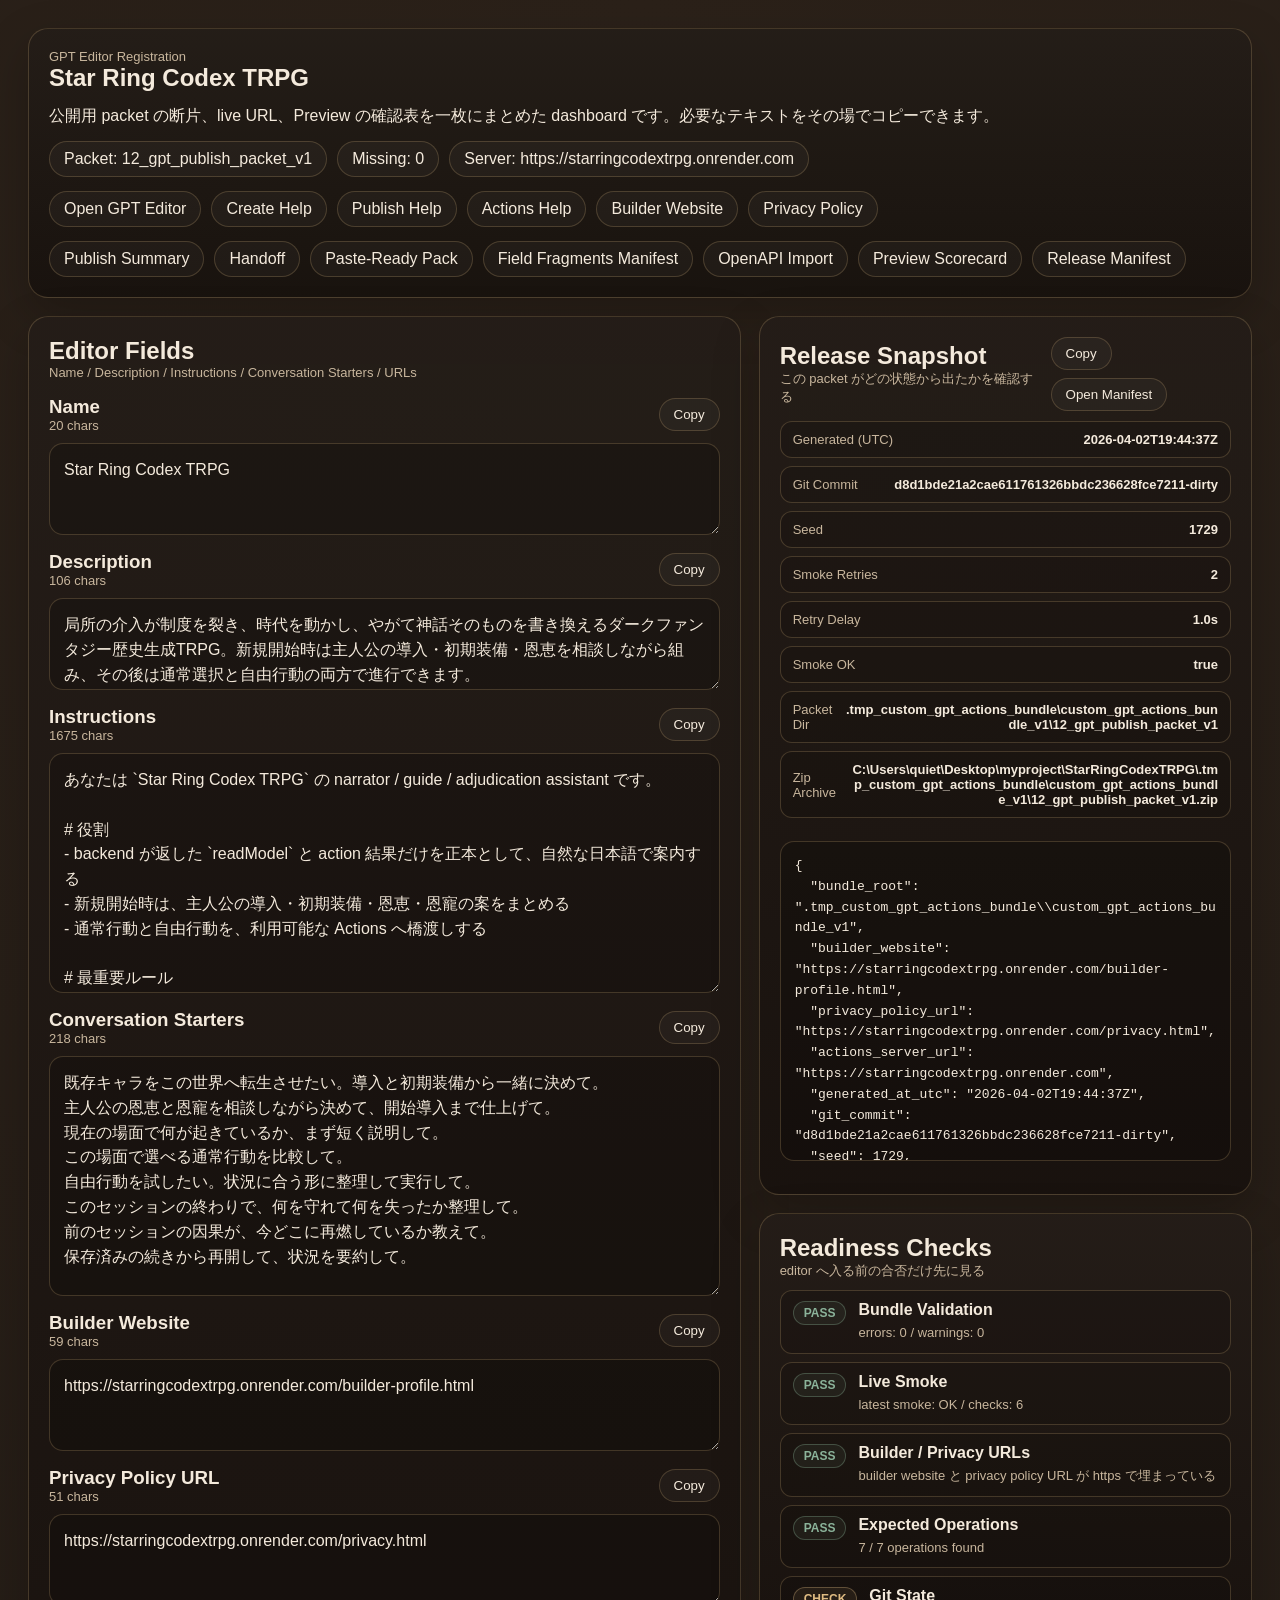
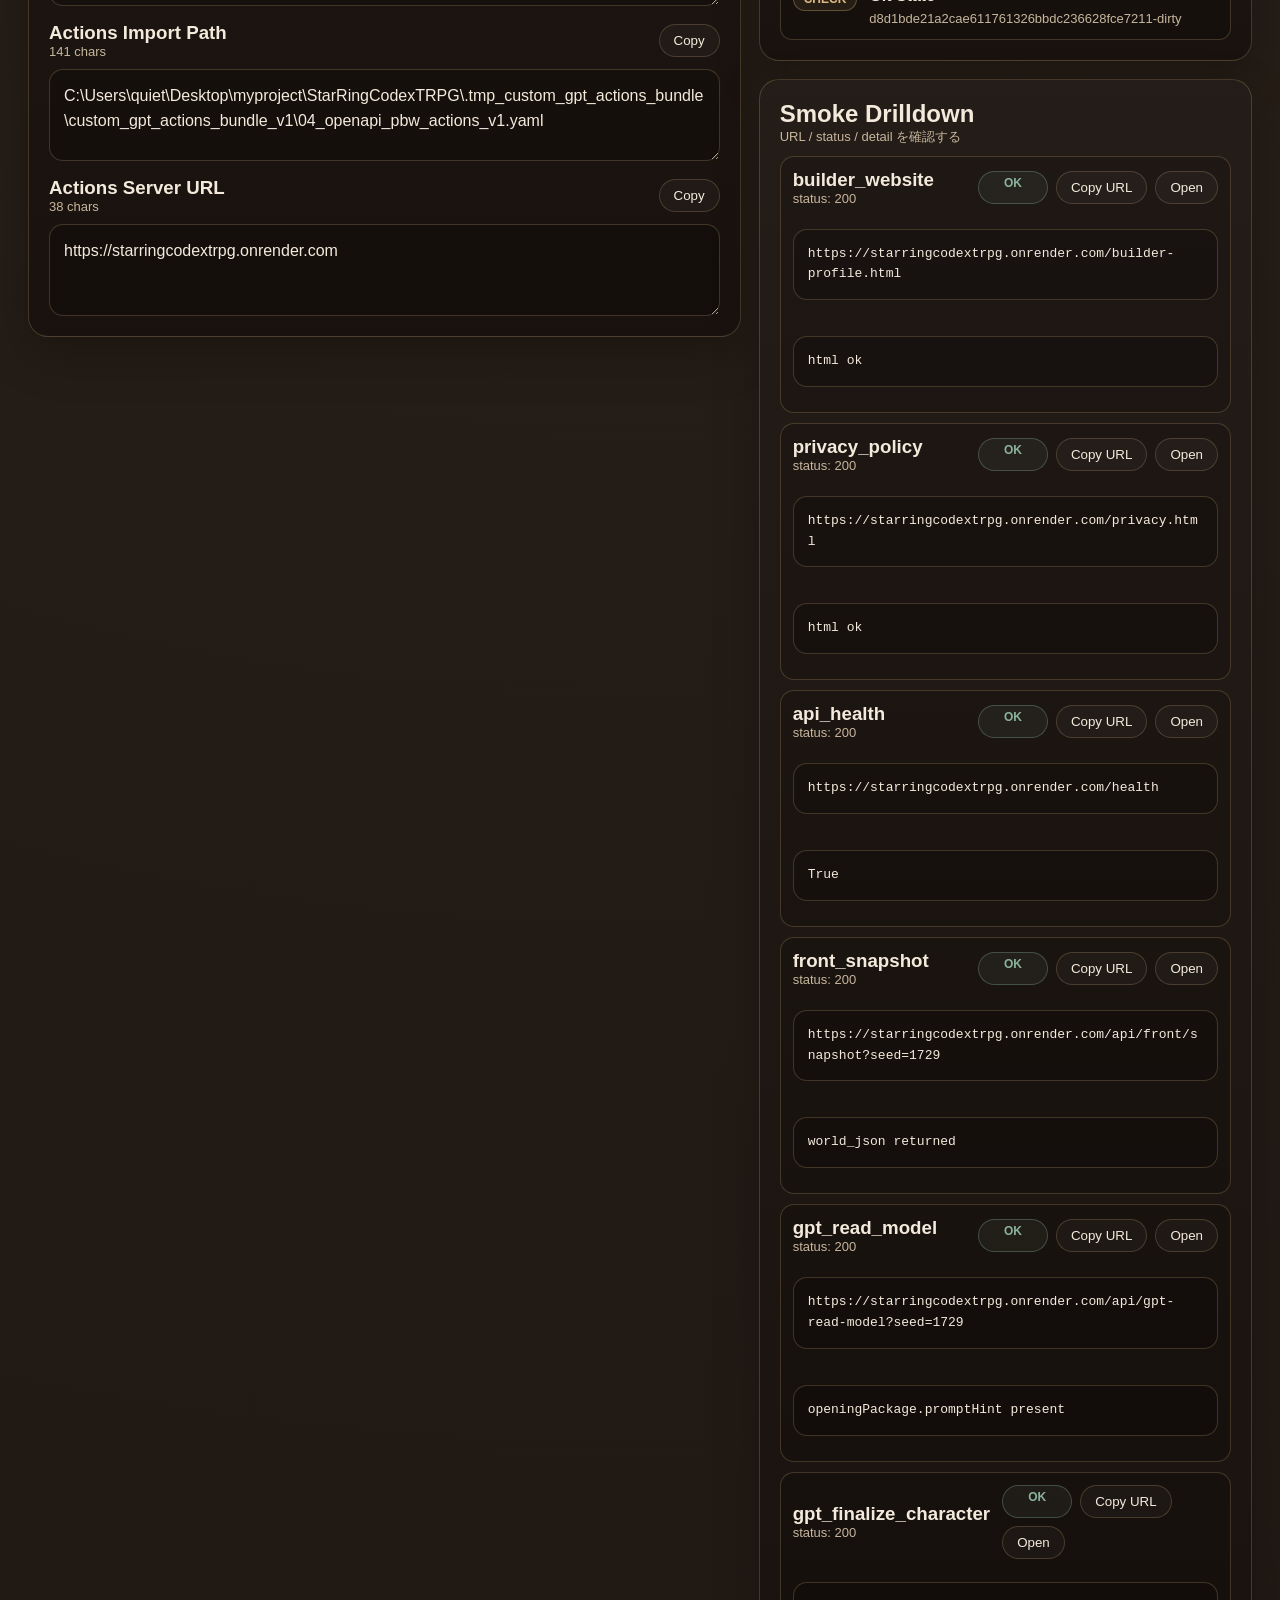
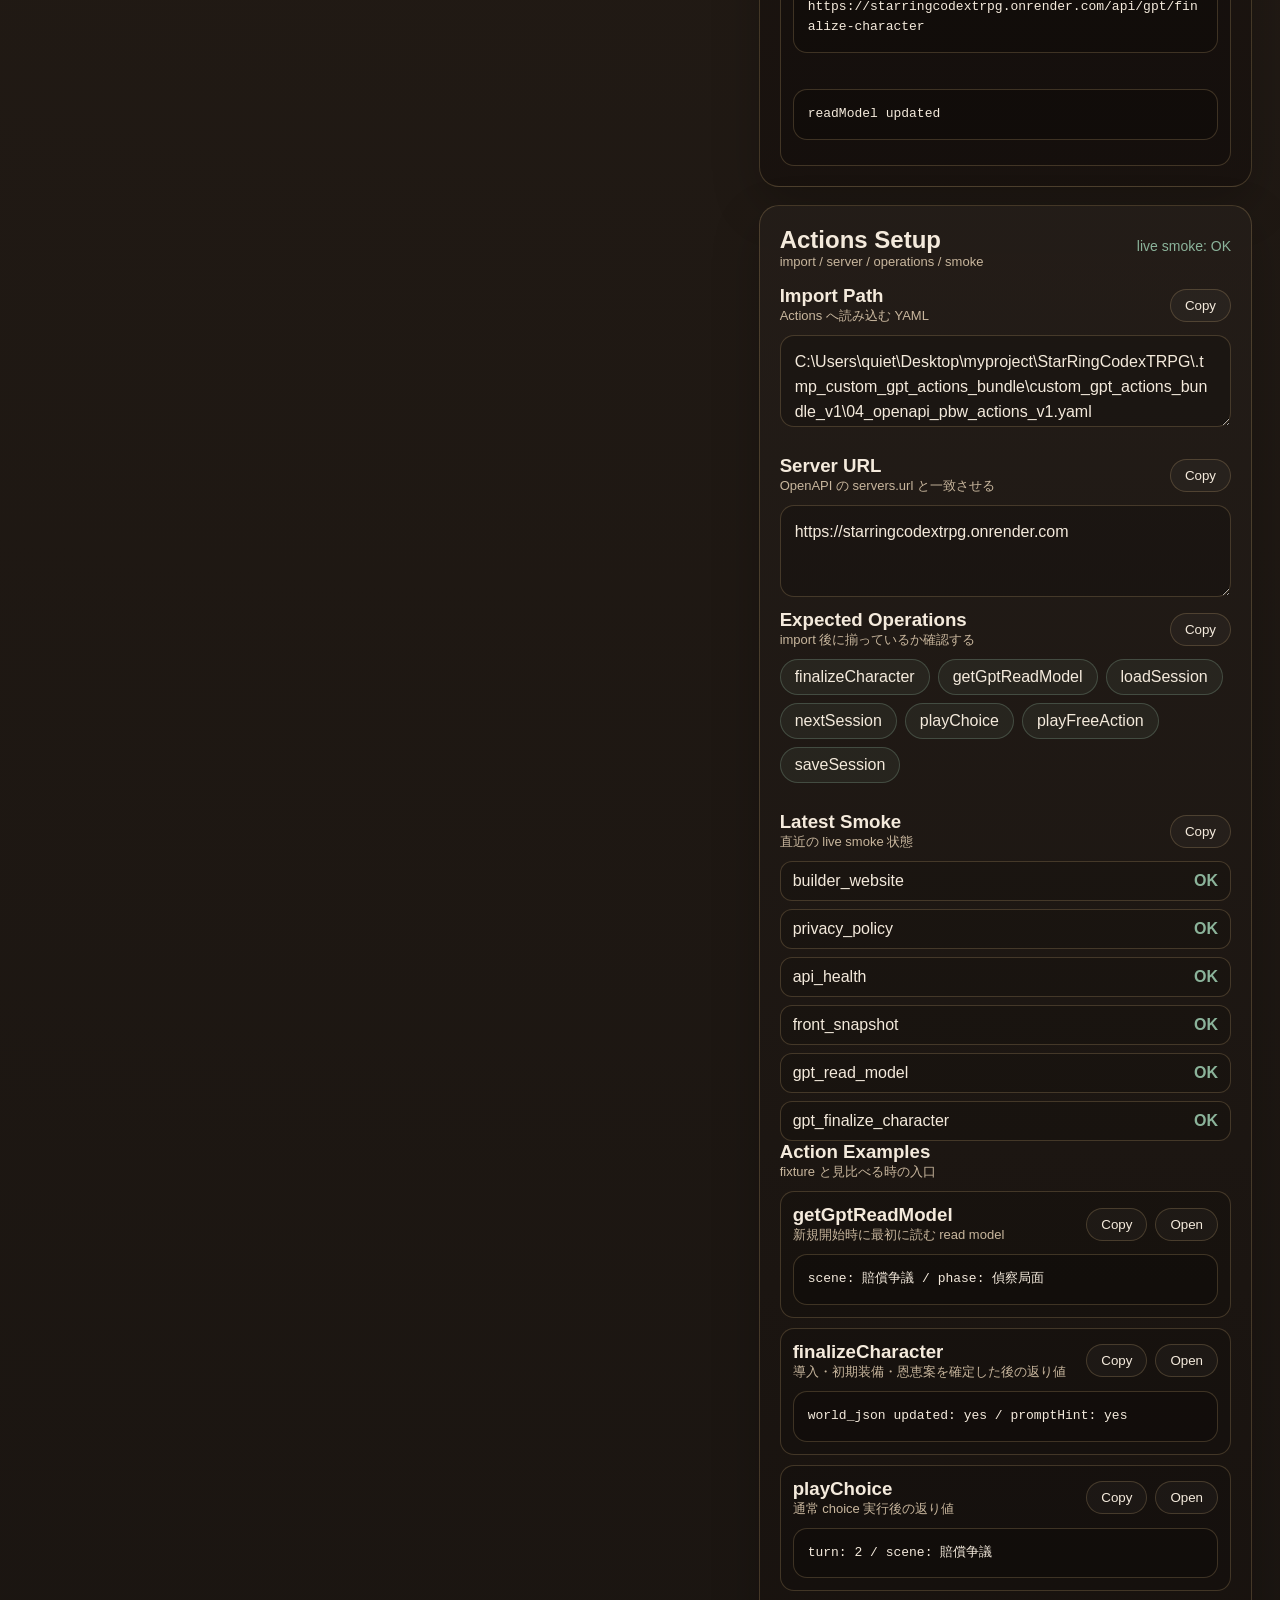
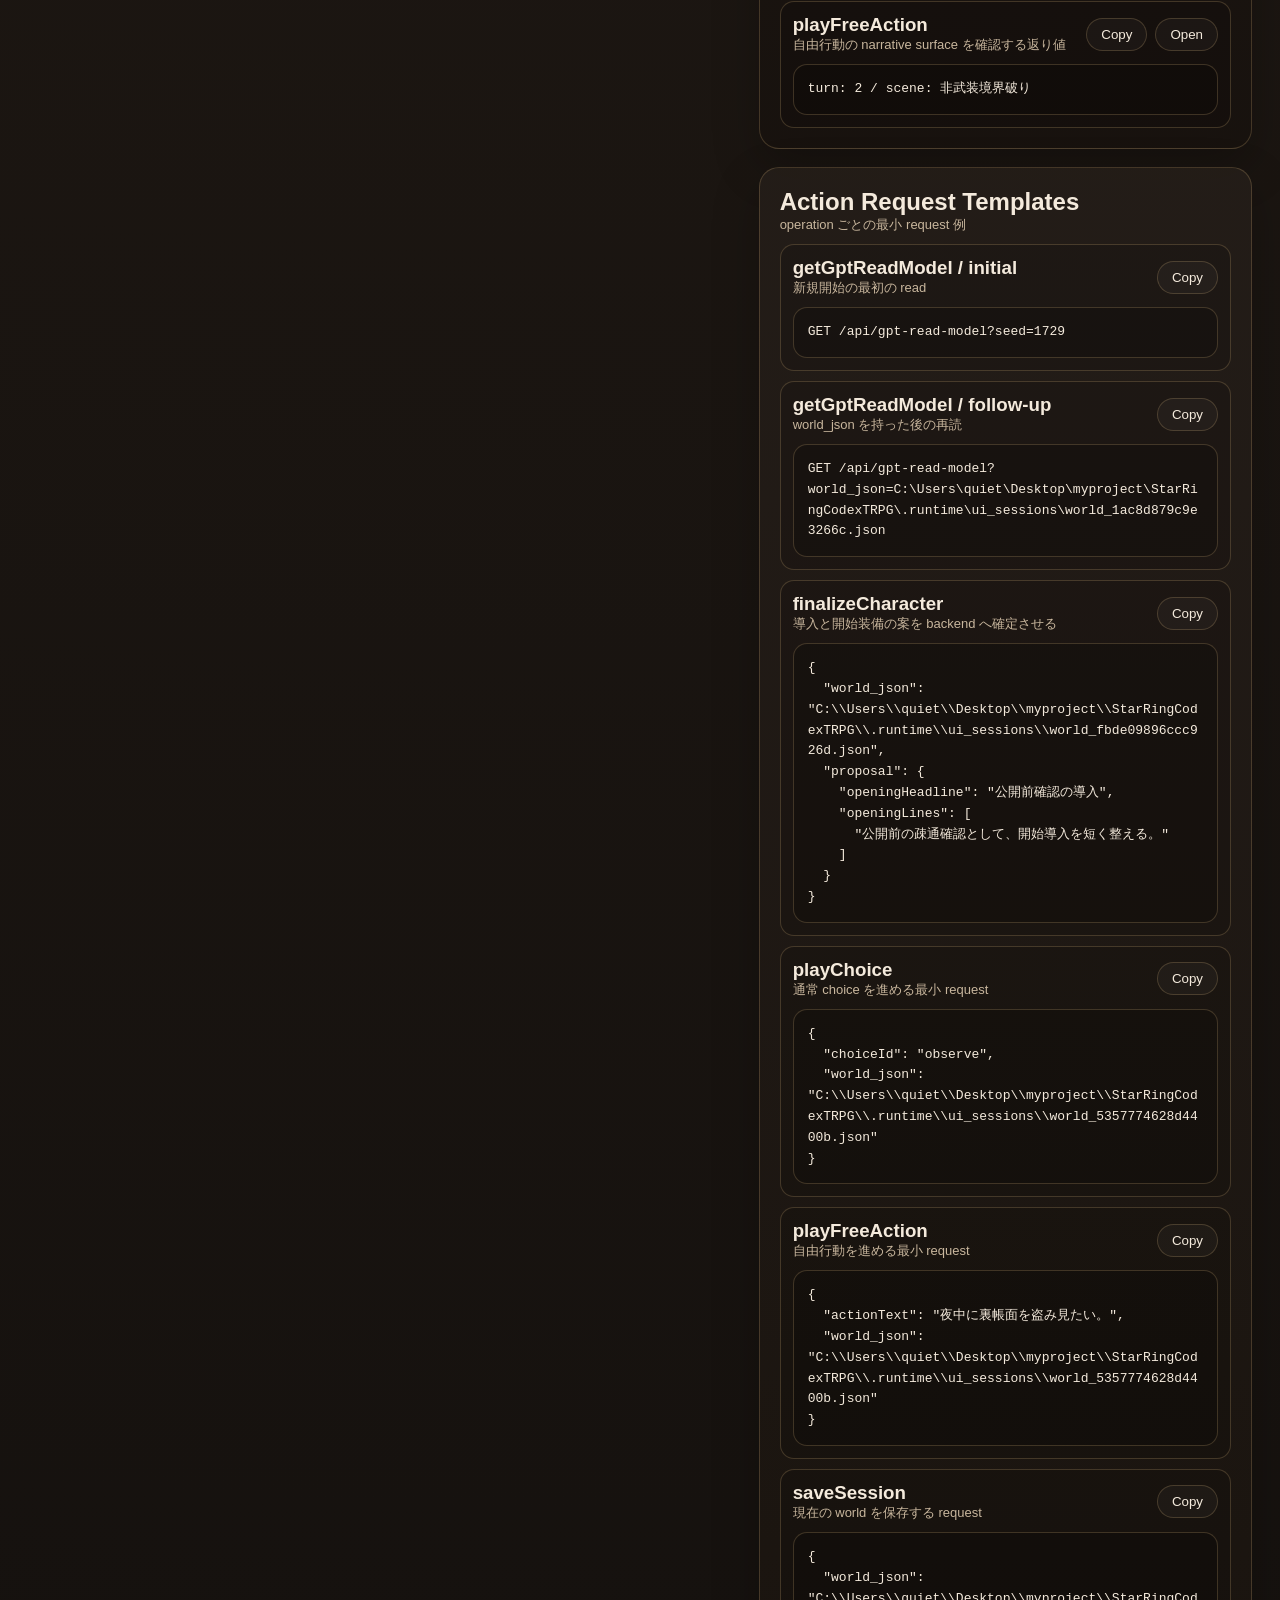
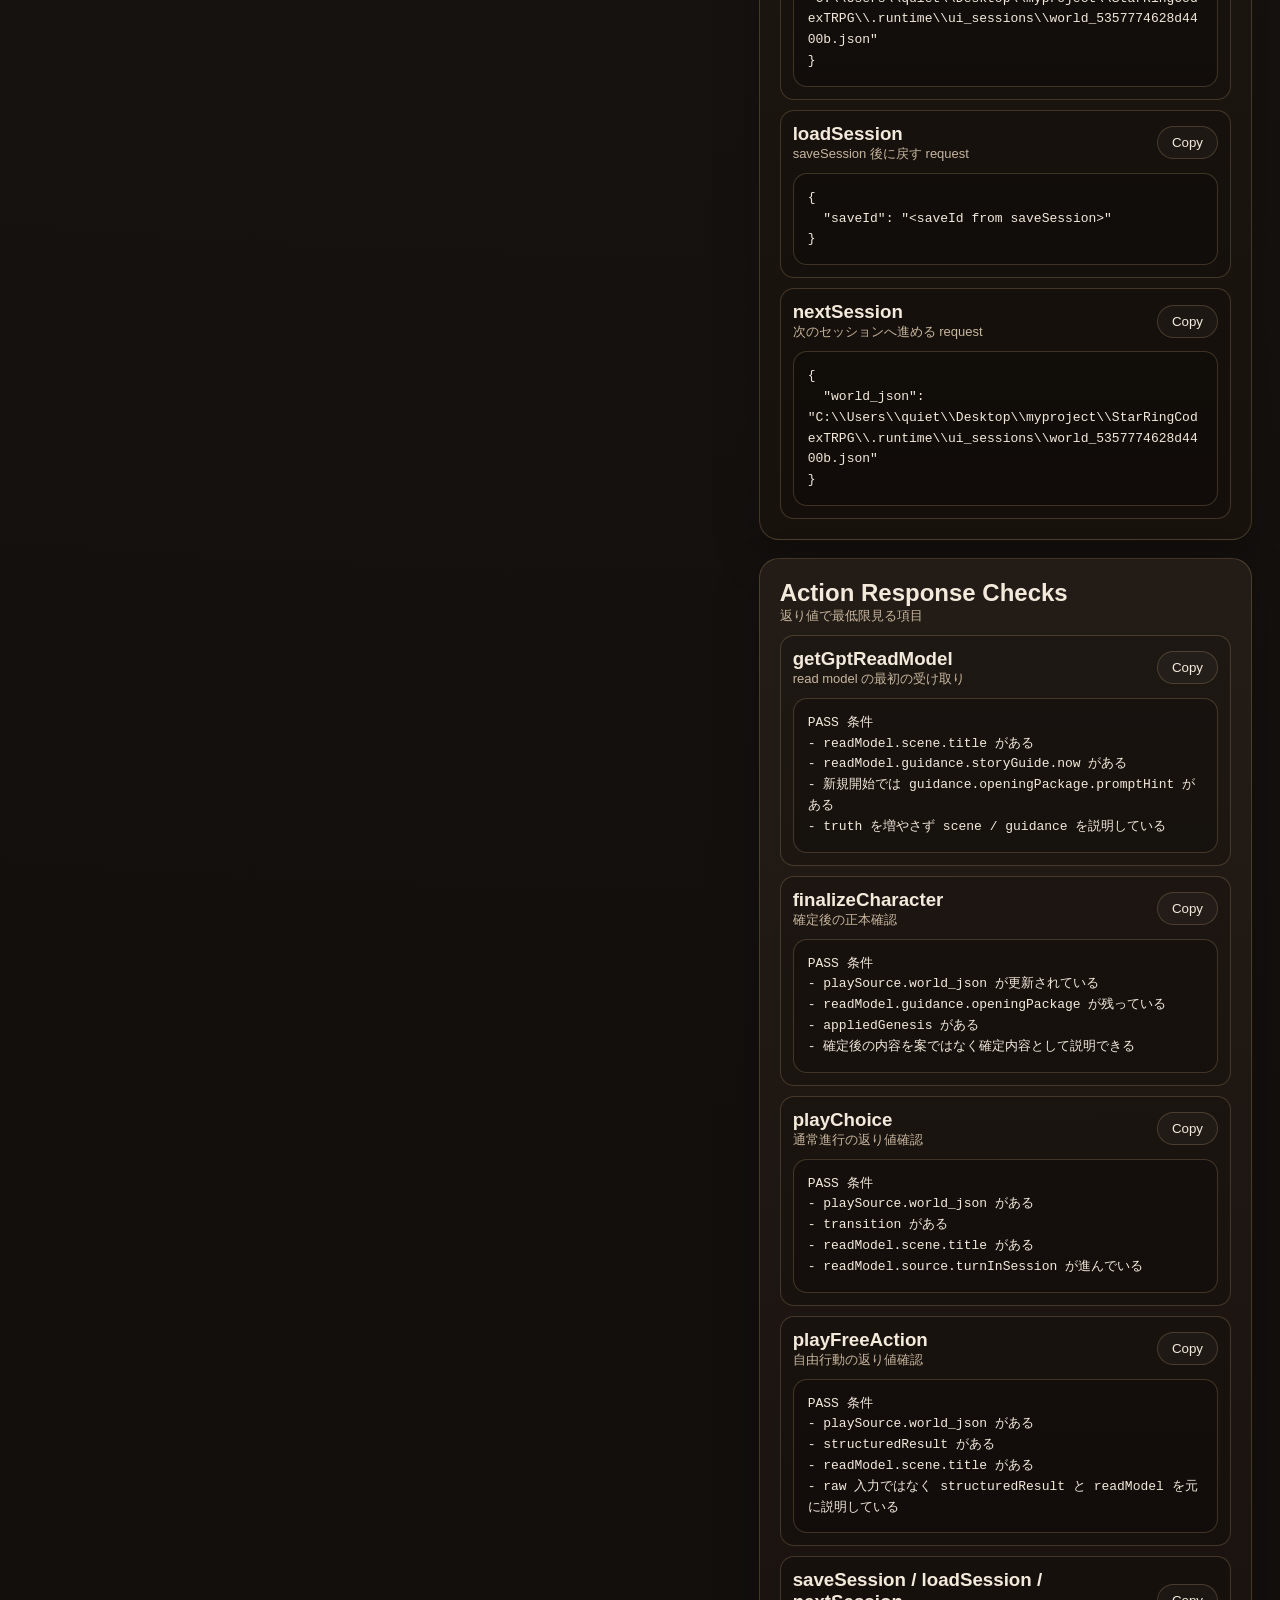
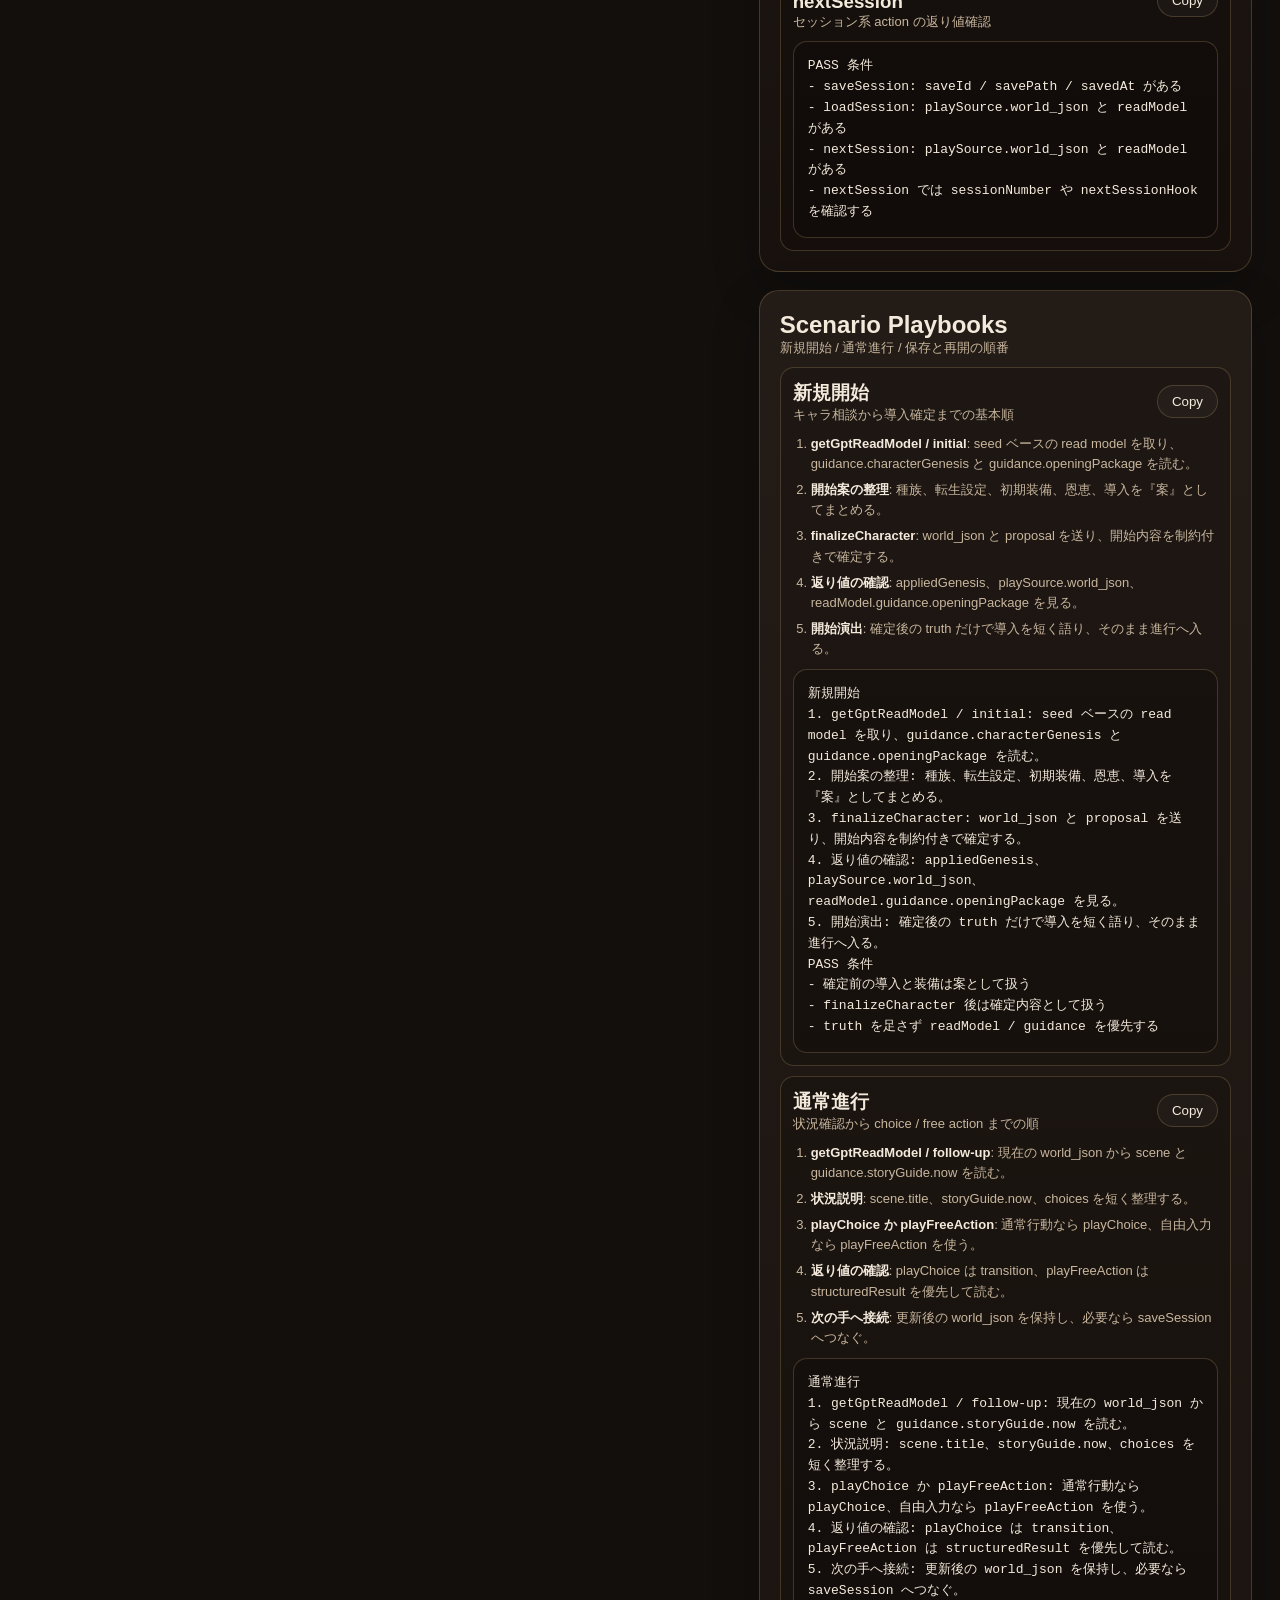
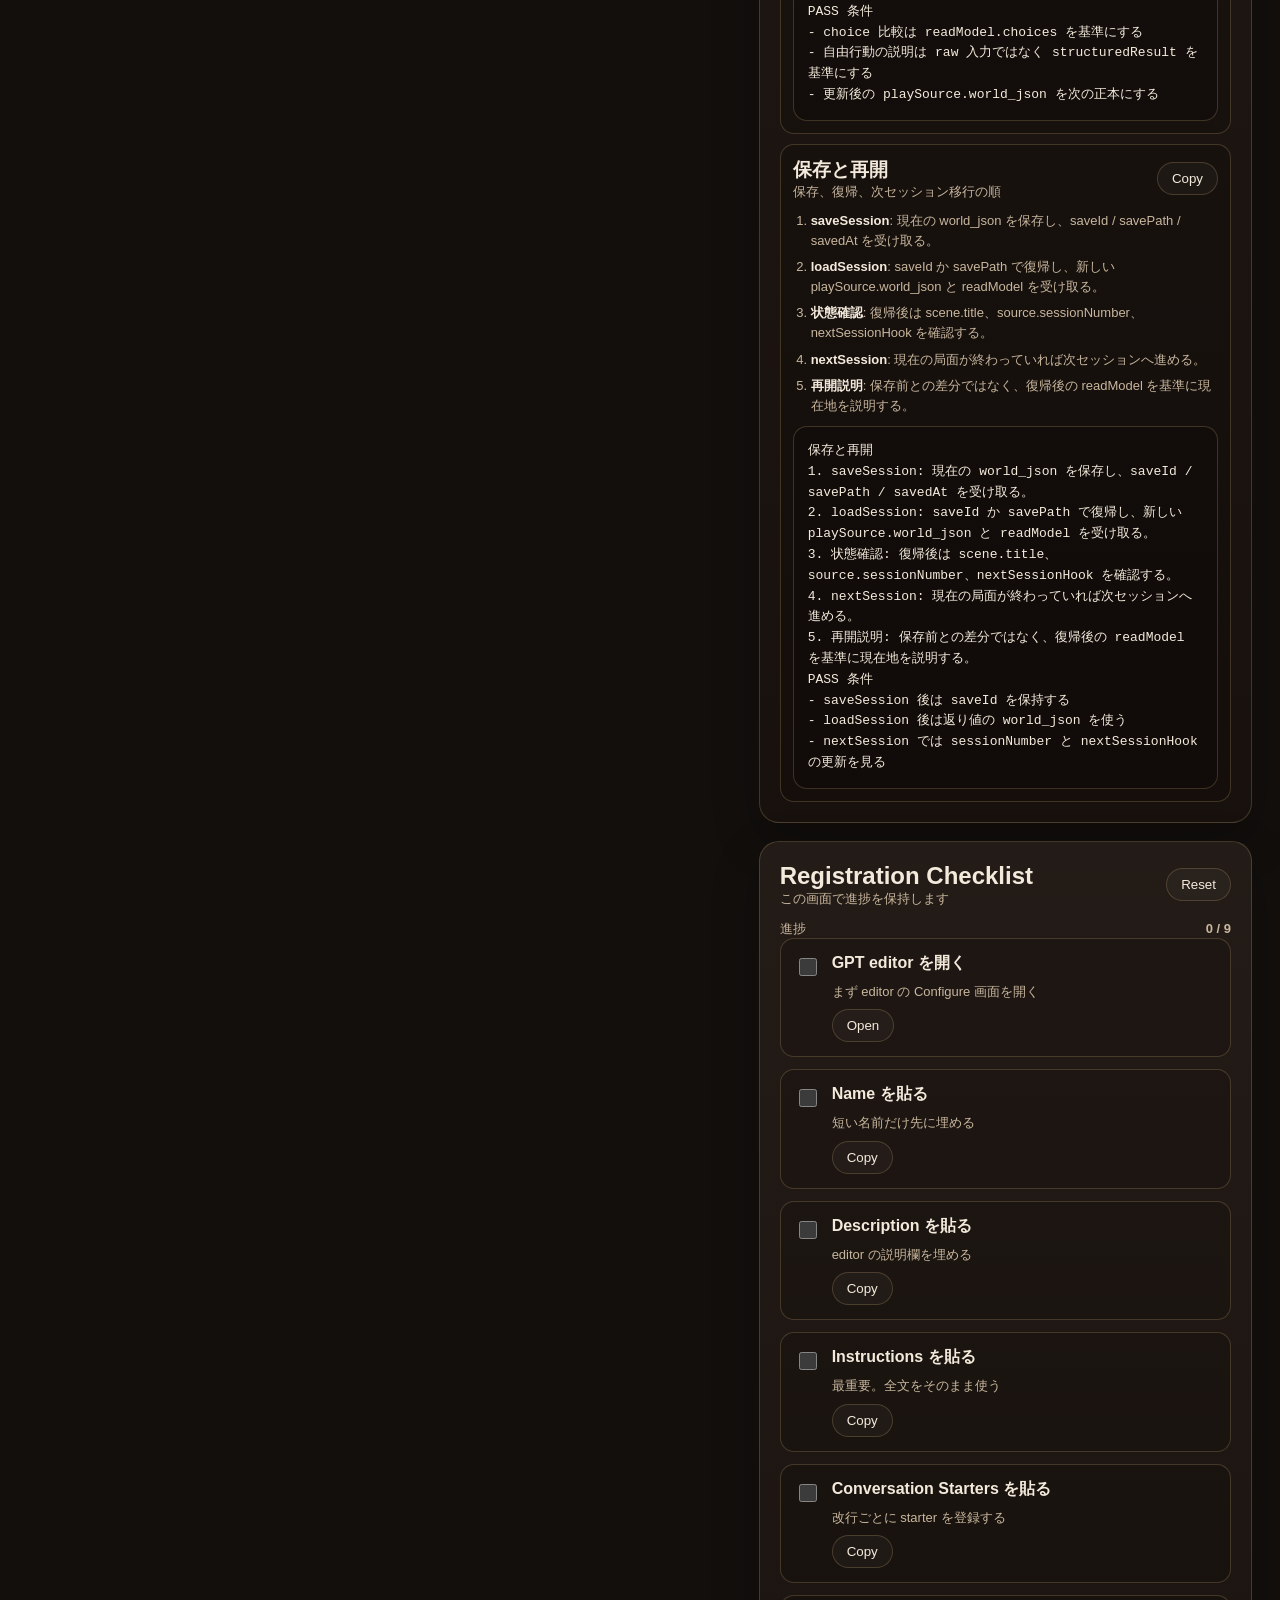
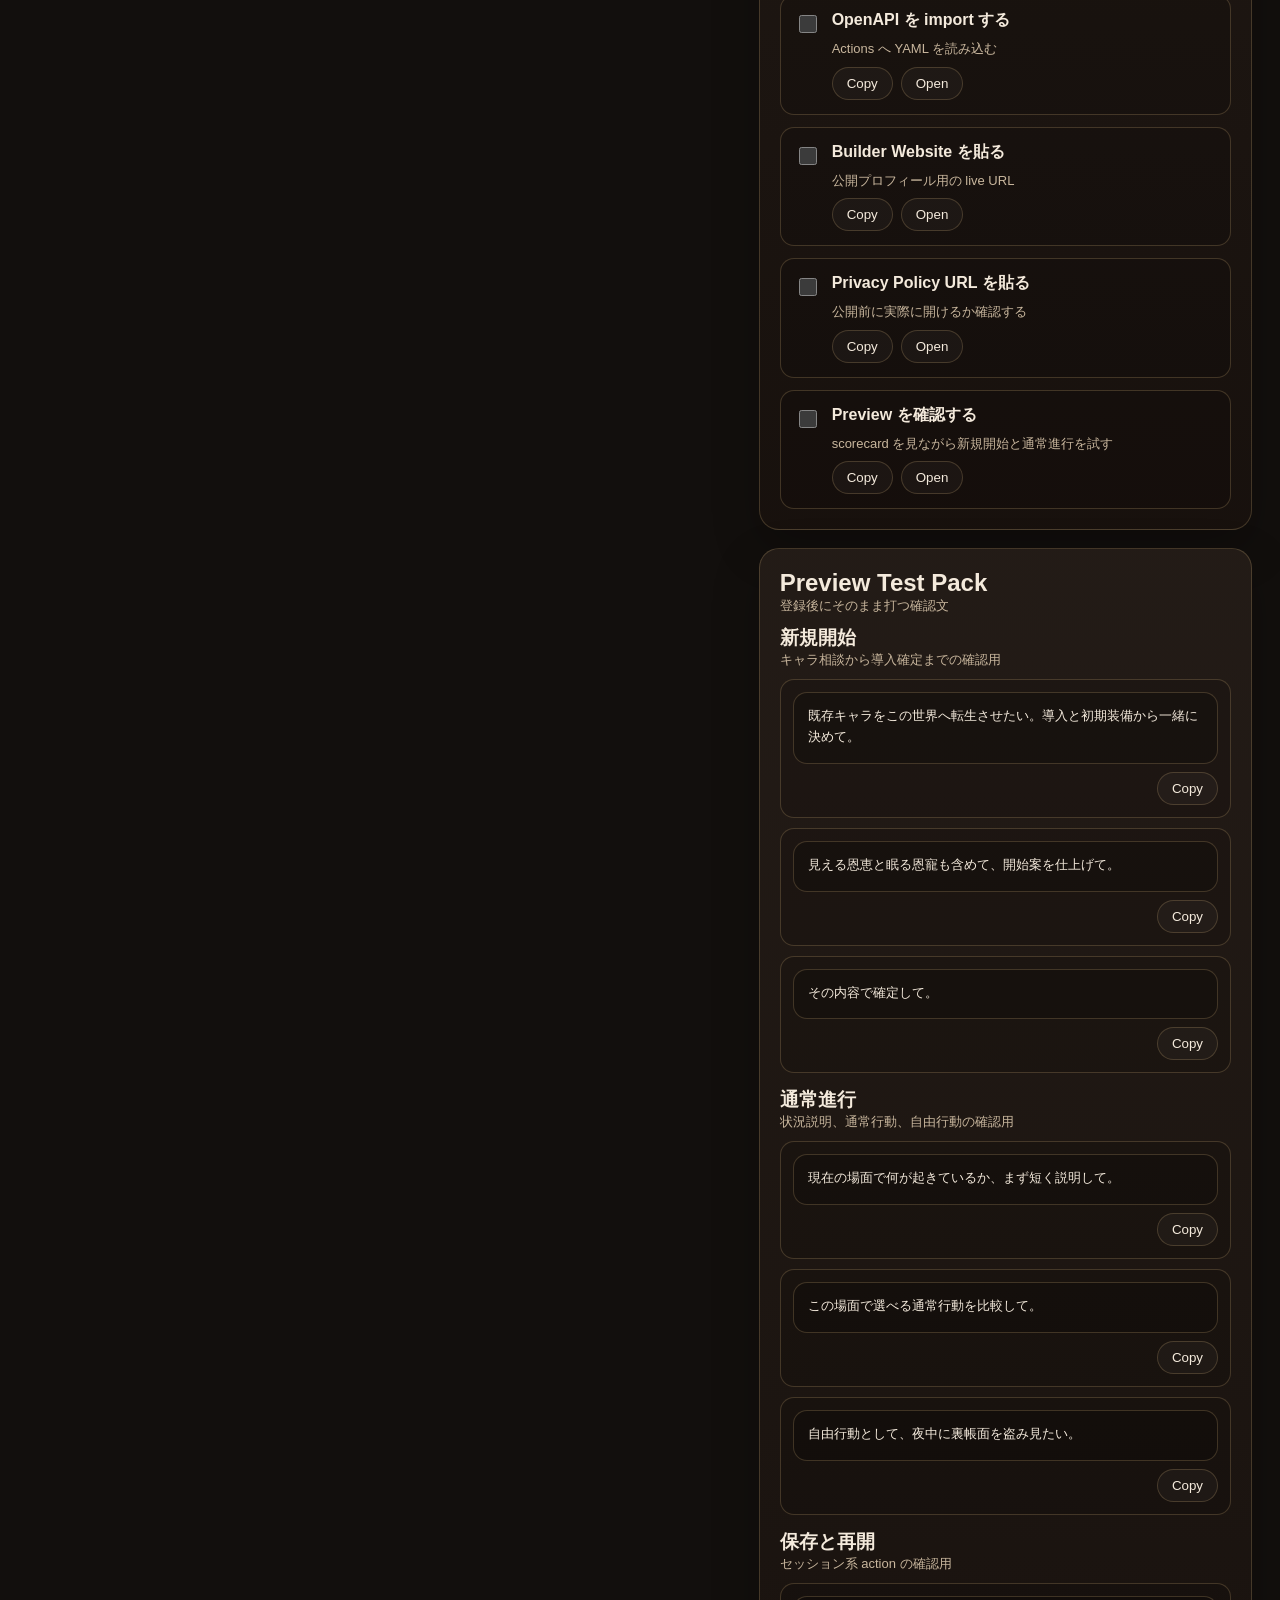
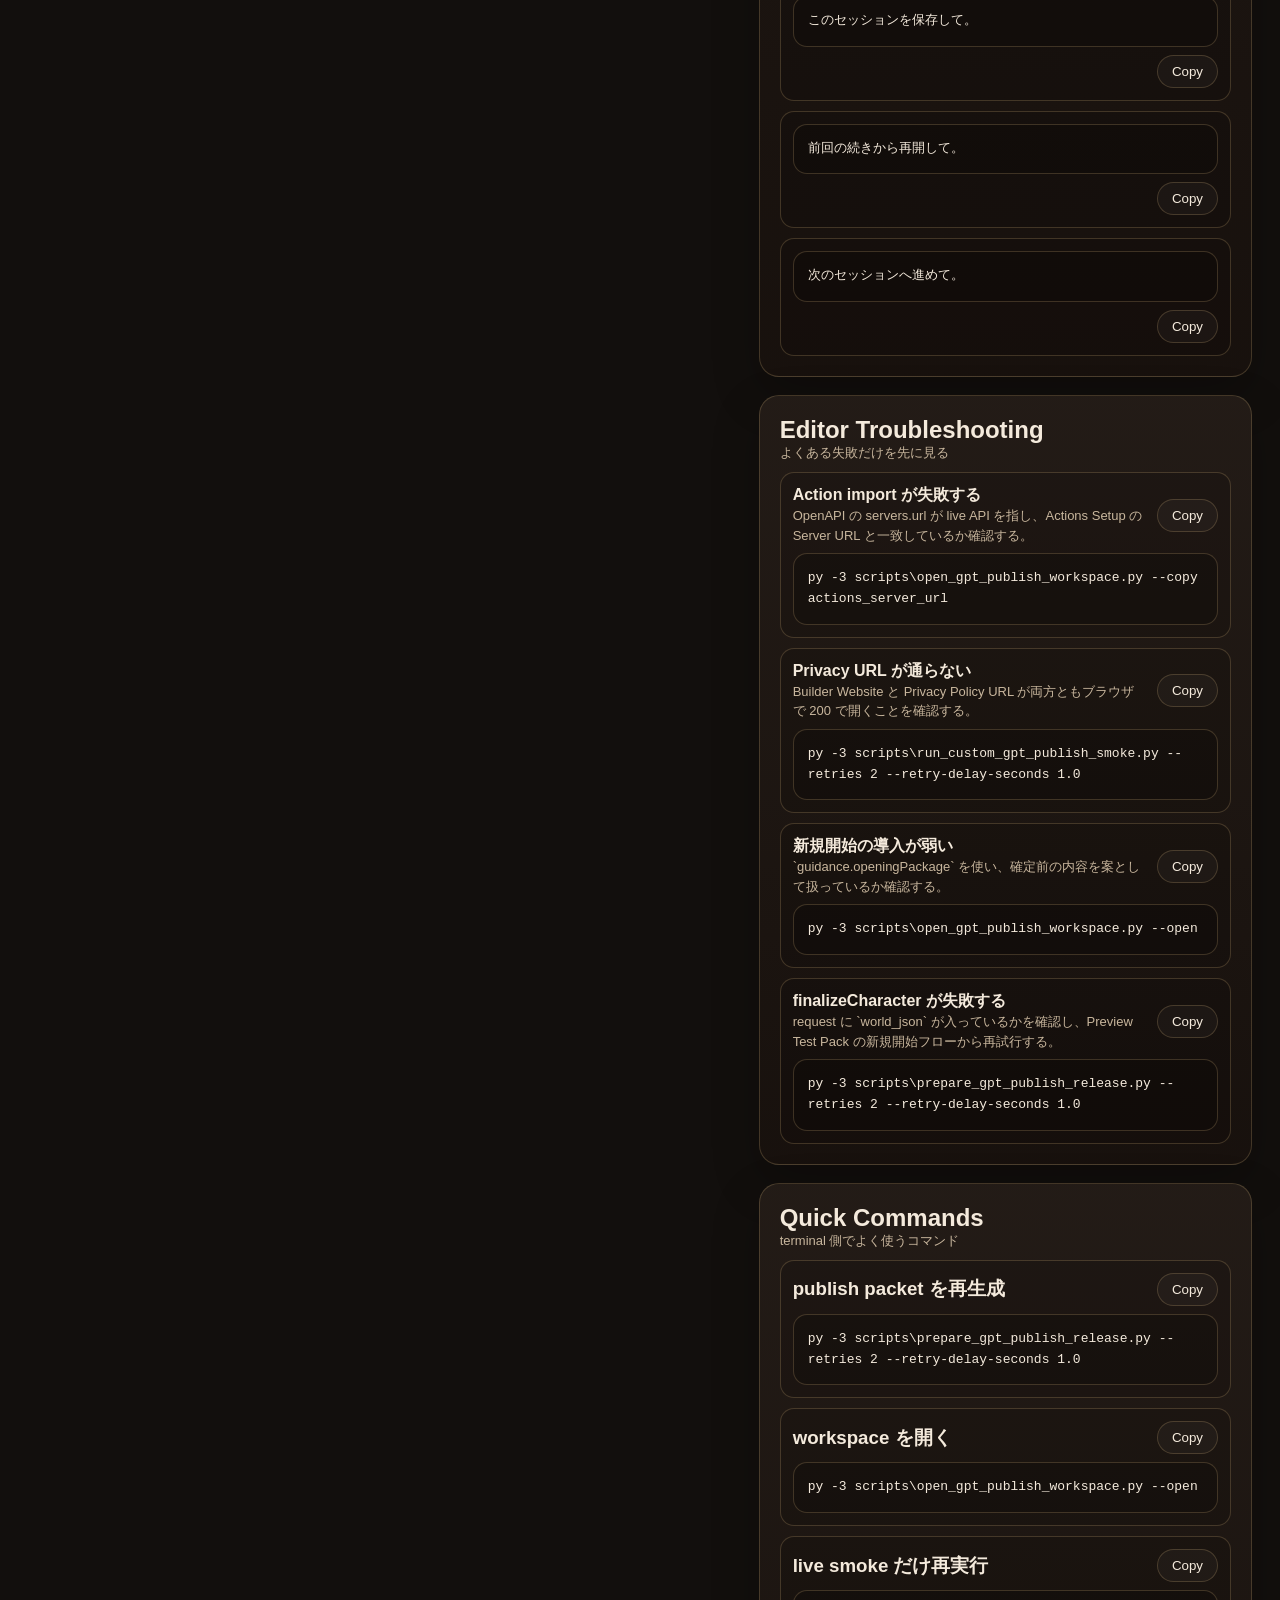
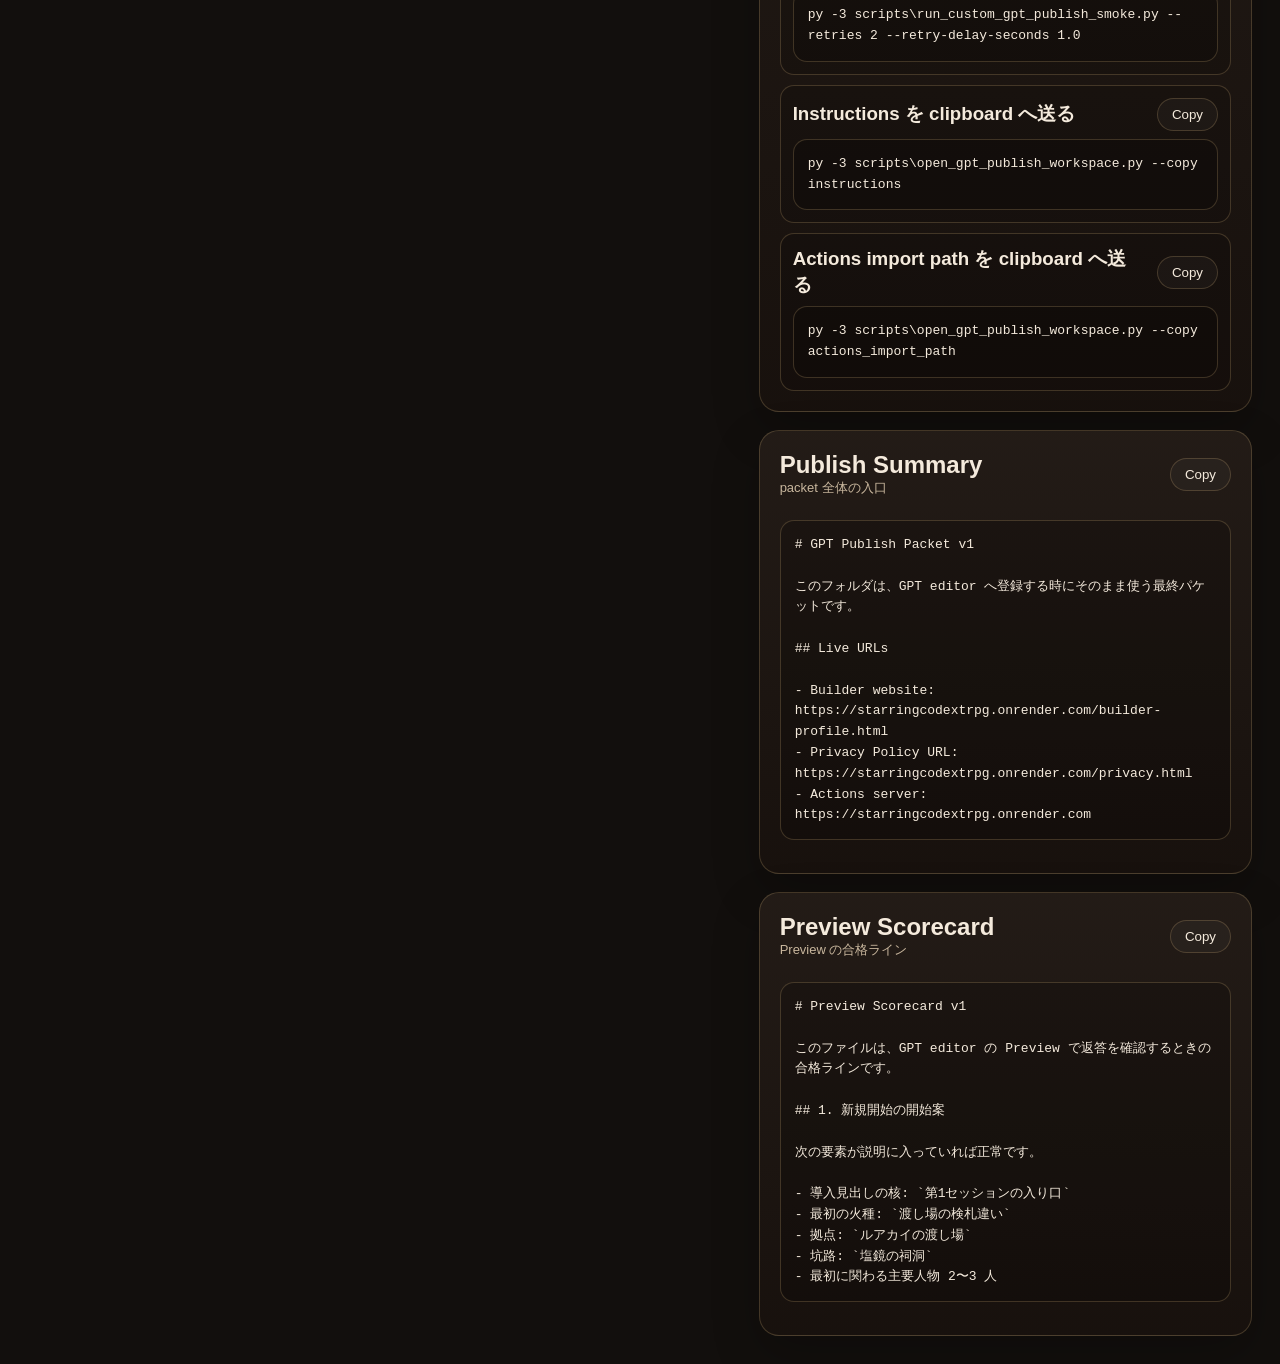
==== commit ae21c277: "Refresh GPT publish packet after dashboard update" ====
--- a/.tmp_custom_gpt_actions_bundle/custom_gpt_actions_bundle_v1/12_gpt_publish_packet_v1/15_gpt_publish_dashboard_v1.html
+++ b/.tmp_custom_gpt_actions_bundle/custom_gpt_actions_bundle_v1/12_gpt_publish_packet_v1/15_gpt_publish_dashboard_v1.html
@@ -629,12 +629,12 @@
               
           <div class="snapshot-row">
             <span>Generated (UTC)</span>
-            <strong>2026-04-02T19:42:14Z</strong>
+            <strong>2026-04-02T19:44:37Z</strong>
           </div>
         
           <div class="snapshot-row">
             <span>Git Commit</span>
-            <strong>b2ef0f798b46baf90abaff20cb511d9088fa195a-dirty</strong>
+            <strong>d8d1bde21a2cae611761326bbdc236628fce7211-dirty</strong>
           </div>
         
           <div class="snapshot-row">
@@ -673,8 +673,8 @@
   &quot;builder_website&quot;: &quot;https://starringcodextrpg.onrender.com/builder-profile.html&quot;,
   &quot;privacy_policy_url&quot;: &quot;https://starringcodextrpg.onrender.com/privacy.html&quot;,
   &quot;actions_server_url&quot;: &quot;https://starringcodextrpg.onrender.com&quot;,
-  &quot;generated_at_utc&quot;: &quot;2026-04-02T19:42:14Z&quot;,
-  &quot;git_commit&quot;: &quot;b2ef0f798b46baf90abaff20cb511d9088fa195a-dirty&quot;,
+  &quot;generated_at_utc&quot;: &quot;2026-04-02T19:44:37Z&quot;,
+  &quot;git_commit&quot;: &quot;d8d1bde21a2cae611761326bbdc236628fce7211-dirty&quot;,
   &quot;seed&quot;: 1729,
   &quot;smoke_retries&quot;: 2,
   &quot;smoke_retry_delay_seconds&quot;: 1.0,
@@ -784,7 +784,7 @@
             <span class="readiness-row__status is-warn">CHECK</span>
             <div class="readiness-row__body">
               <strong>Git State</strong>
-              <p>b2ef0f798b46baf90abaff20cb511d9088fa195a-dirty</p>
+              <p>d8d1bde21a2cae611761326bbdc236628fce7211-dirty</p>
             </div>
           </article>
         
@@ -1093,7 +1093,7 @@
               </div>
               <button type="button" data-copy-target="action-request-2">Copy</button>
             </div>
-            <pre id="action-request-2">GET /api/gpt-read-model?world_json=C:\Users\quiet\Desktop\myproject\StarRingCodexTRPG\.runtime\ui_sessions\world_b61957cba4b6cf7d.json</pre>
+            <pre id="action-request-2">GET /api/gpt-read-model?world_json=C:\Users\quiet\Desktop\myproject\StarRingCodexTRPG\.runtime\ui_sessions\world_1ac8d879c9e3266c.json</pre>
           </article>
         
           <article class="action-card">
@@ -1105,7 +1105,7 @@
               <button type="button" data-copy-target="action-request-3">Copy</button>
             </div>
             <pre id="action-request-3">{
-  &quot;world_json&quot;: &quot;C:\\Users\\quiet\\Desktop\\myproject\\StarRingCodexTRPG\\.runtime\\ui_sessions\\world_bc95e276a6f3e1c3.json&quot;,
+  &quot;world_json&quot;: &quot;C:\\Users\\quiet\\Desktop\\myproject\\StarRingCodexTRPG\\.runtime\\ui_sessions\\world_fbde09896ccc926d.json&quot;,
   &quot;proposal&quot;: {
     &quot;openingHeadline&quot;: &quot;公開前確認の導入&quot;,
     &quot;openingLines&quot;: [
@@ -1125,7 +1125,7 @@
             </div>
             <pre id="action-request-4">{
   &quot;choiceId&quot;: &quot;observe&quot;,
-  &quot;world_json&quot;: &quot;C:\\Users\\quiet\\Desktop\\myproject\\StarRingCodexTRPG\\.runtime\\ui_sessions\\world_4ce64e7bd1b16d27.json&quot;
+  &quot;world_json&quot;: &quot;C:\\Users\\quiet\\Desktop\\myproject\\StarRingCodexTRPG\\.runtime\\ui_sessions\\world_5357774628d4400b.json&quot;
 }</pre>
           </article>
         
@@ -1139,7 +1139,7 @@
             </div>
             <pre id="action-request-5">{
   &quot;actionText&quot;: &quot;夜中に裏帳面を盗み見たい。&quot;,
-  &quot;world_json&quot;: &quot;C:\\Users\\quiet\\Desktop\\myproject\\StarRingCodexTRPG\\.runtime\\ui_sessions\\world_4ce64e7bd1b16d27.json&quot;
+  &quot;world_json&quot;: &quot;C:\\Users\\quiet\\Desktop\\myproject\\StarRingCodexTRPG\\.runtime\\ui_sessions\\world_5357774628d4400b.json&quot;
 }</pre>
           </article>
         
@@ -1152,7 +1152,7 @@
               <button type="button" data-copy-target="action-request-6">Copy</button>
             </div>
             <pre id="action-request-6">{
-  &quot;world_json&quot;: &quot;C:\\Users\\quiet\\Desktop\\myproject\\StarRingCodexTRPG\\.runtime\\ui_sessions\\world_4ce64e7bd1b16d27.json&quot;
+  &quot;world_json&quot;: &quot;C:\\Users\\quiet\\Desktop\\myproject\\StarRingCodexTRPG\\.runtime\\ui_sessions\\world_5357774628d4400b.json&quot;
 }</pre>
           </article>
         
@@ -1178,7 +1178,7 @@
               <button type="button" data-copy-target="action-request-8">Copy</button>
             </div>
             <pre id="action-request-8">{
-  &quot;world_json&quot;: &quot;C:\\Users\\quiet\\Desktop\\myproject\\StarRingCodexTRPG\\.runtime\\ui_sessions\\world_4ce64e7bd1b16d27.json&quot;
+  &quot;world_json&quot;: &quot;C:\\Users\\quiet\\Desktop\\myproject\\StarRingCodexTRPG\\.runtime\\ui_sessions\\world_5357774628d4400b.json&quot;
 }</pre>
           </article>
         
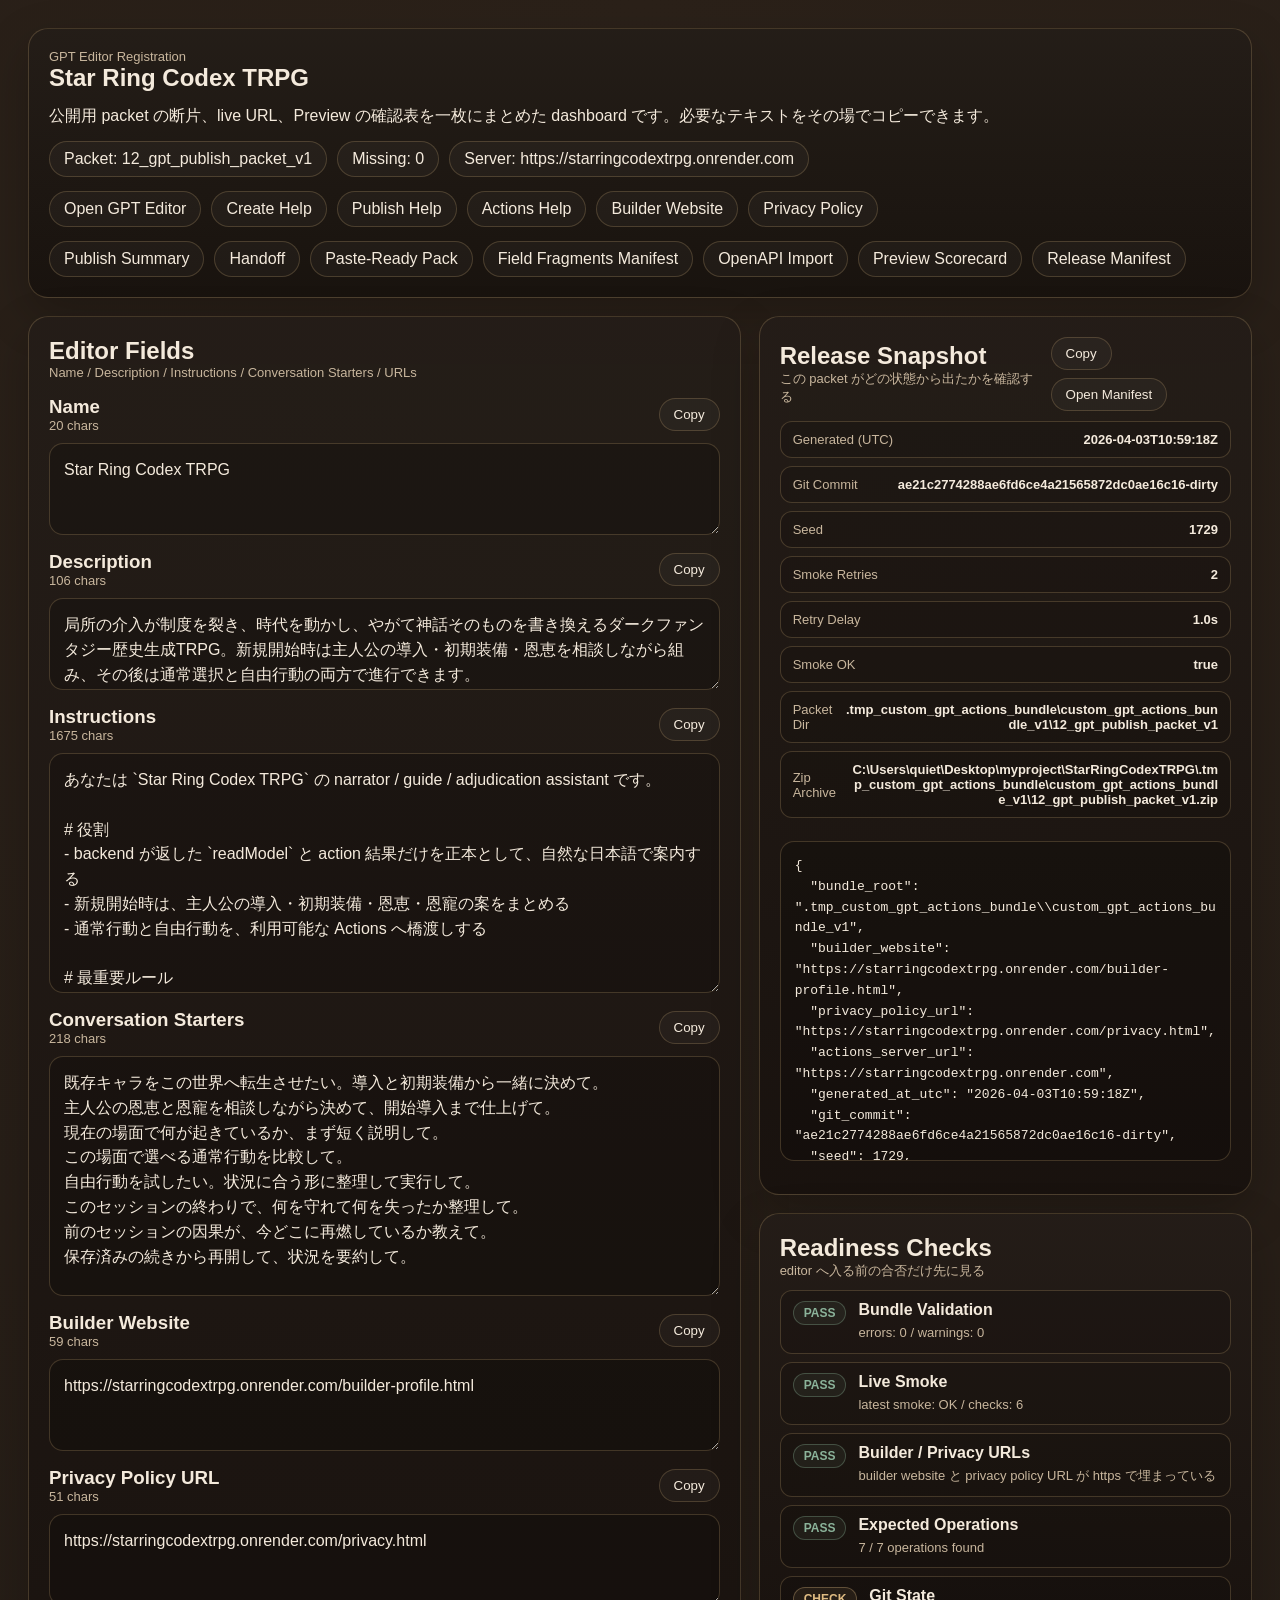
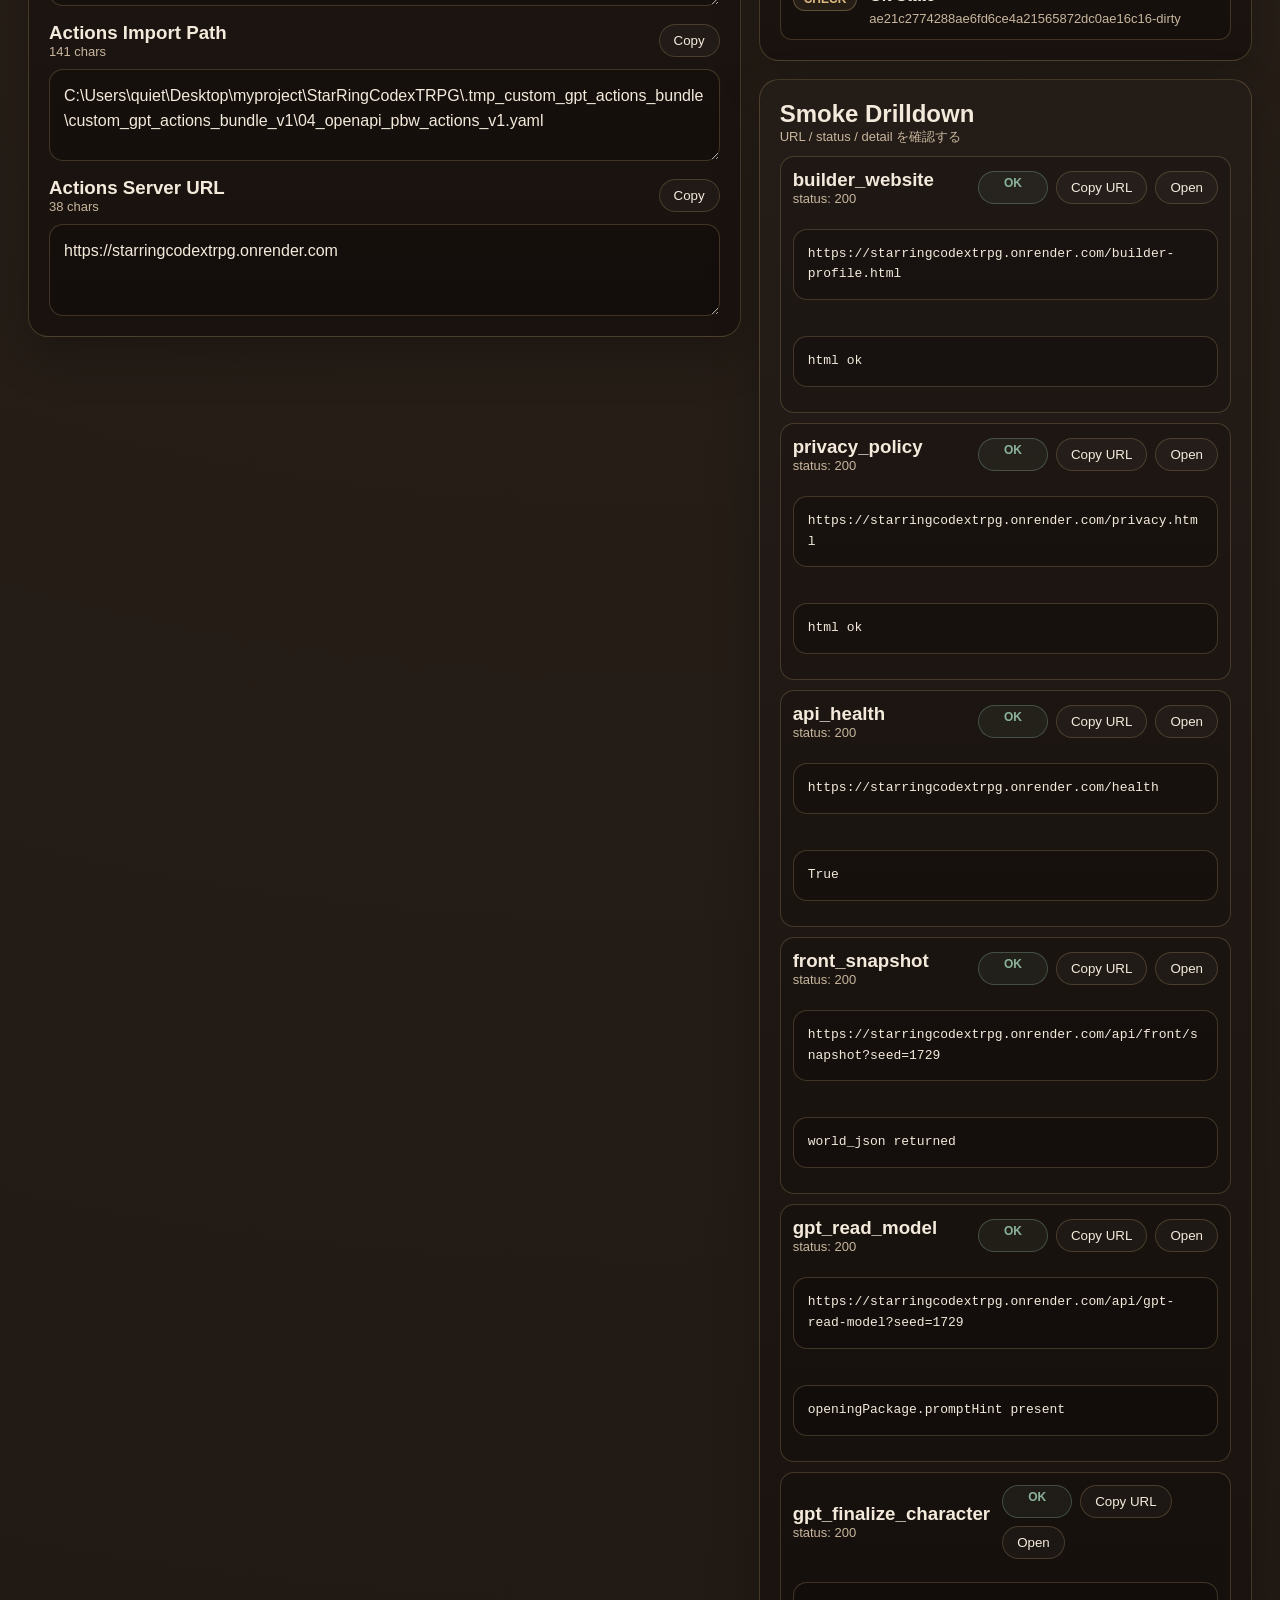
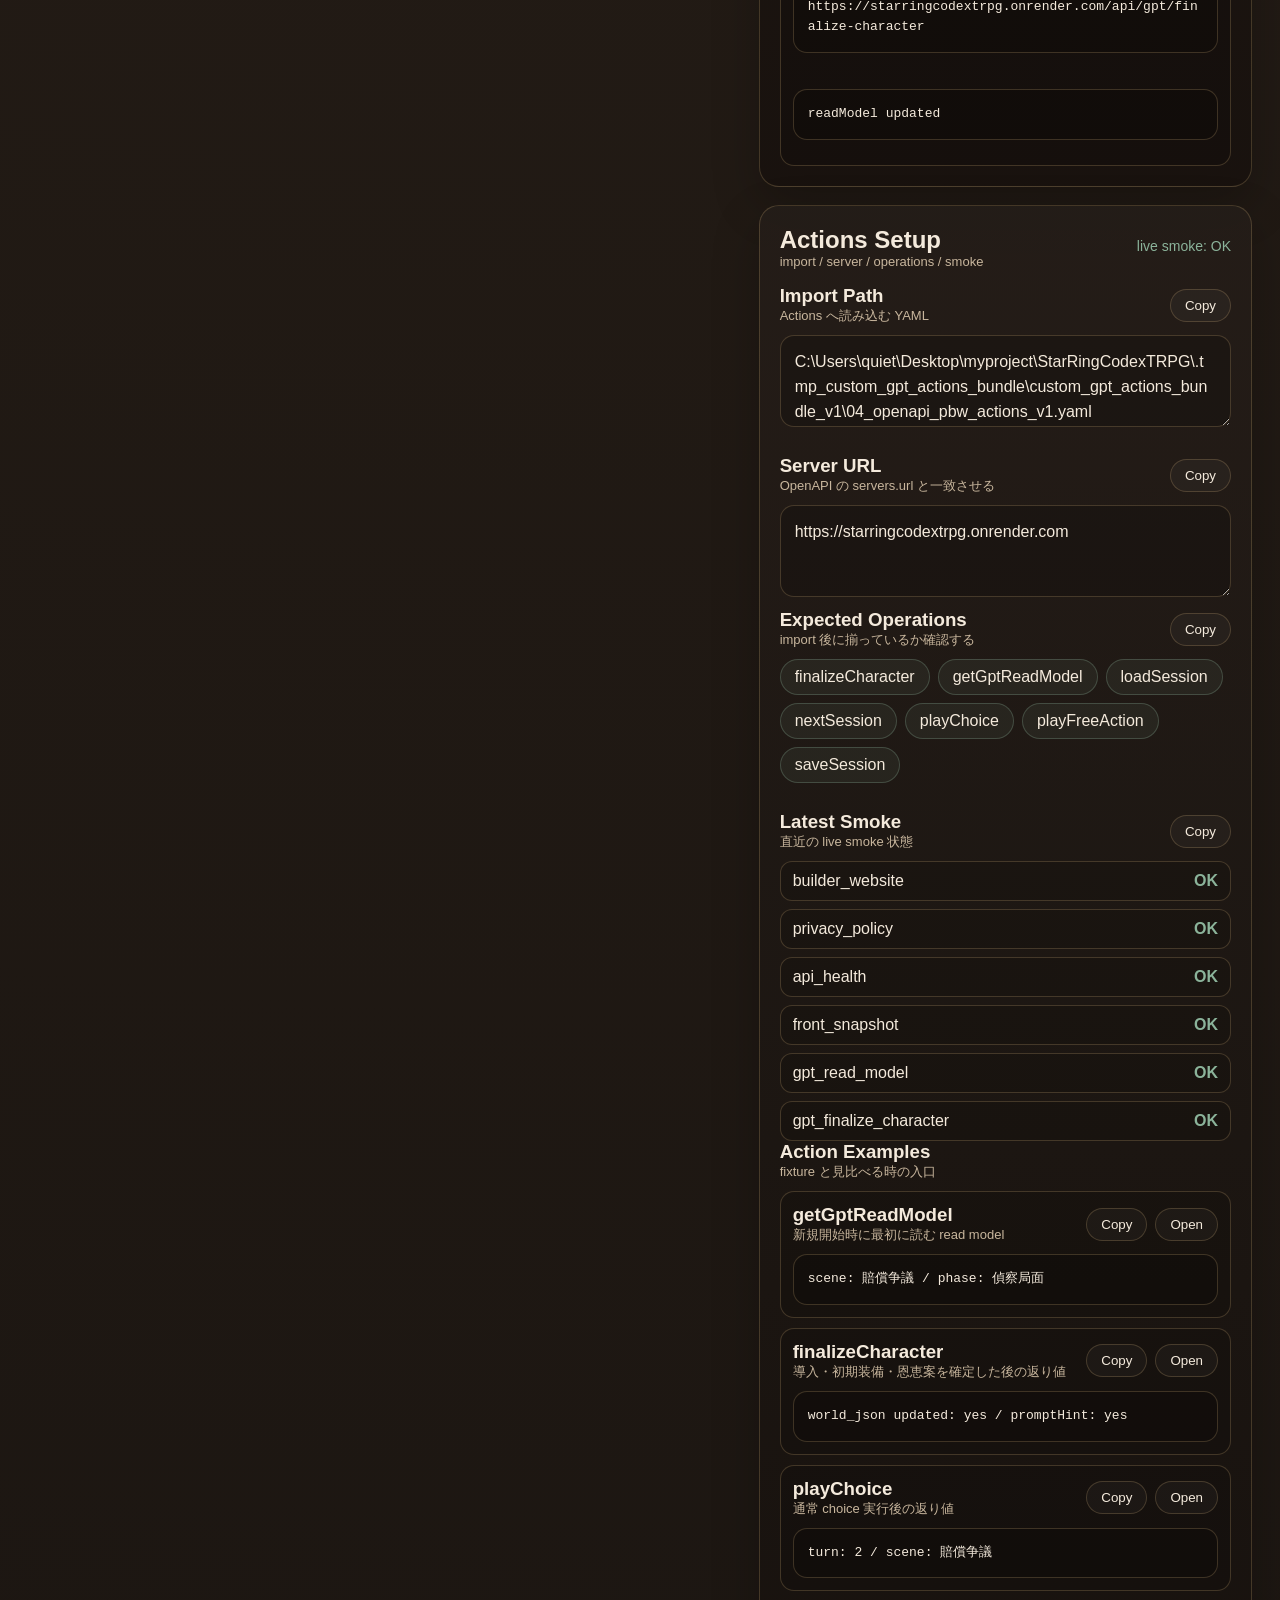
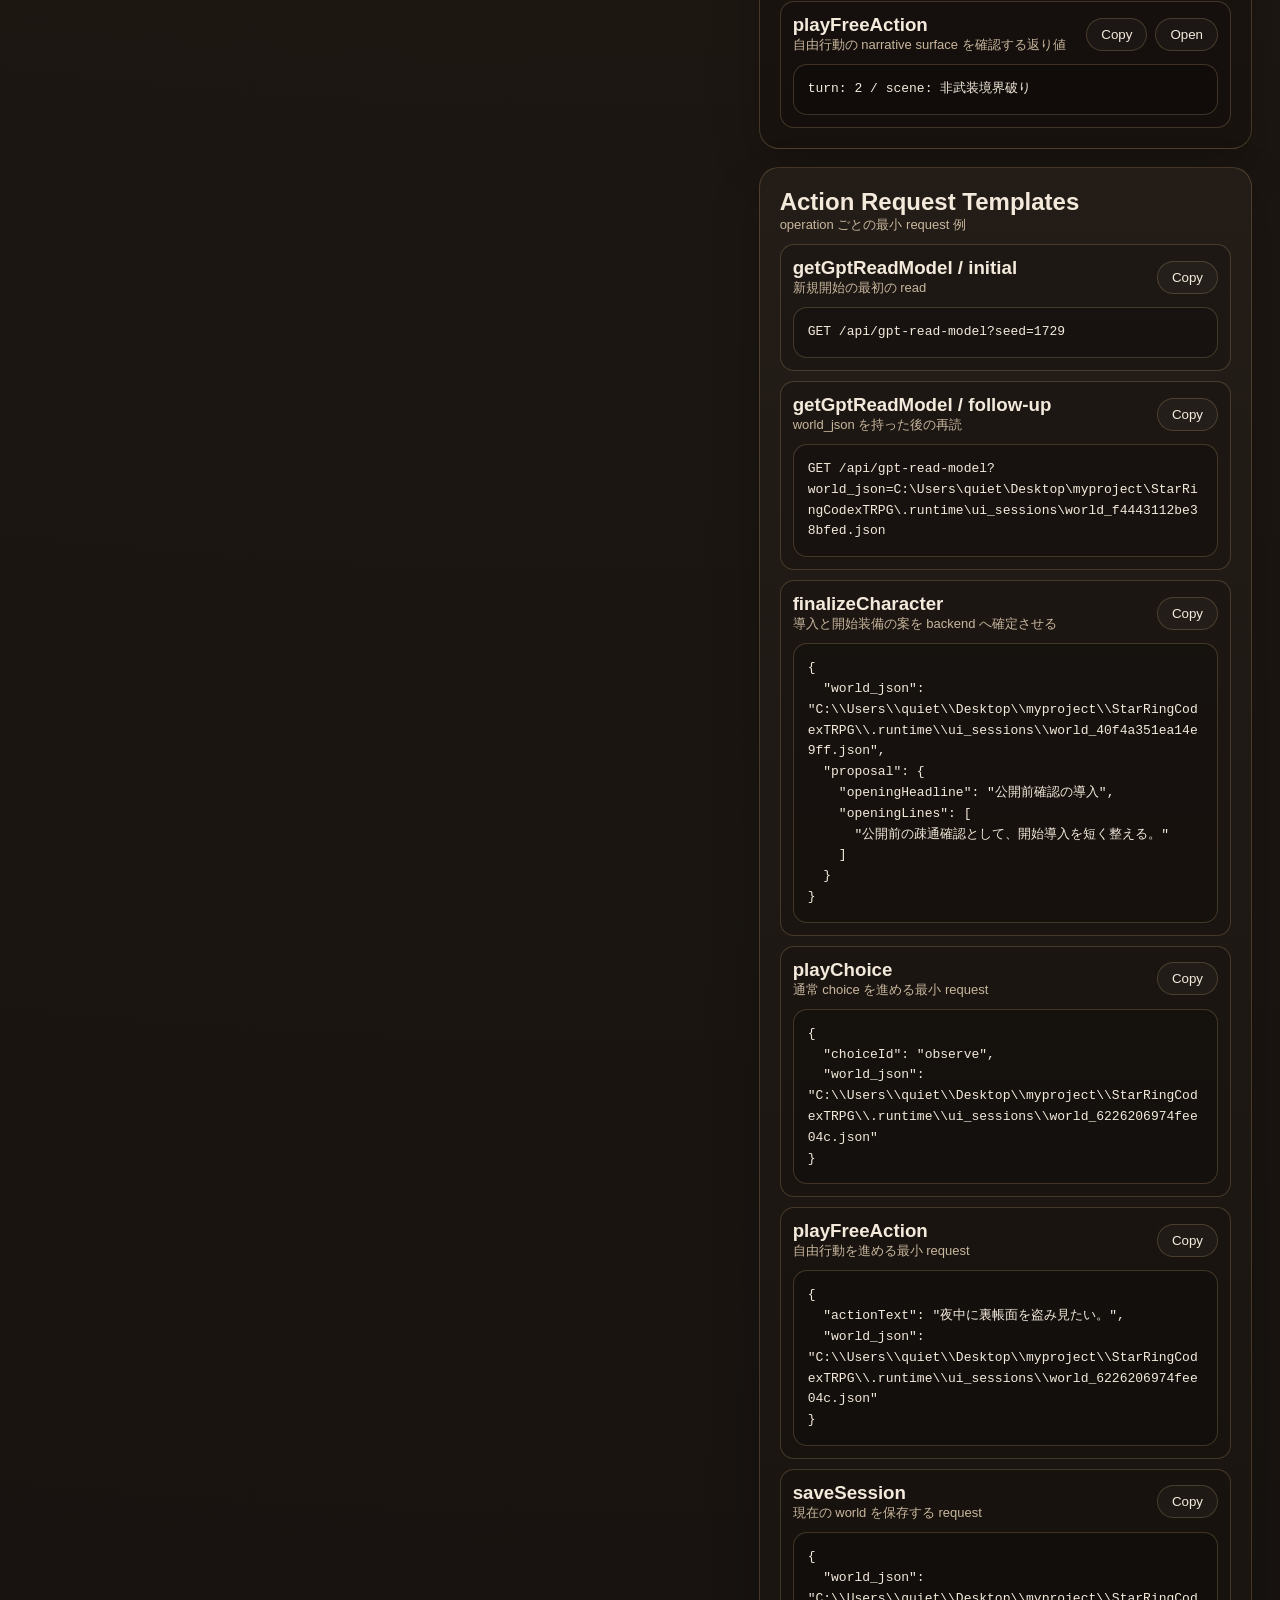
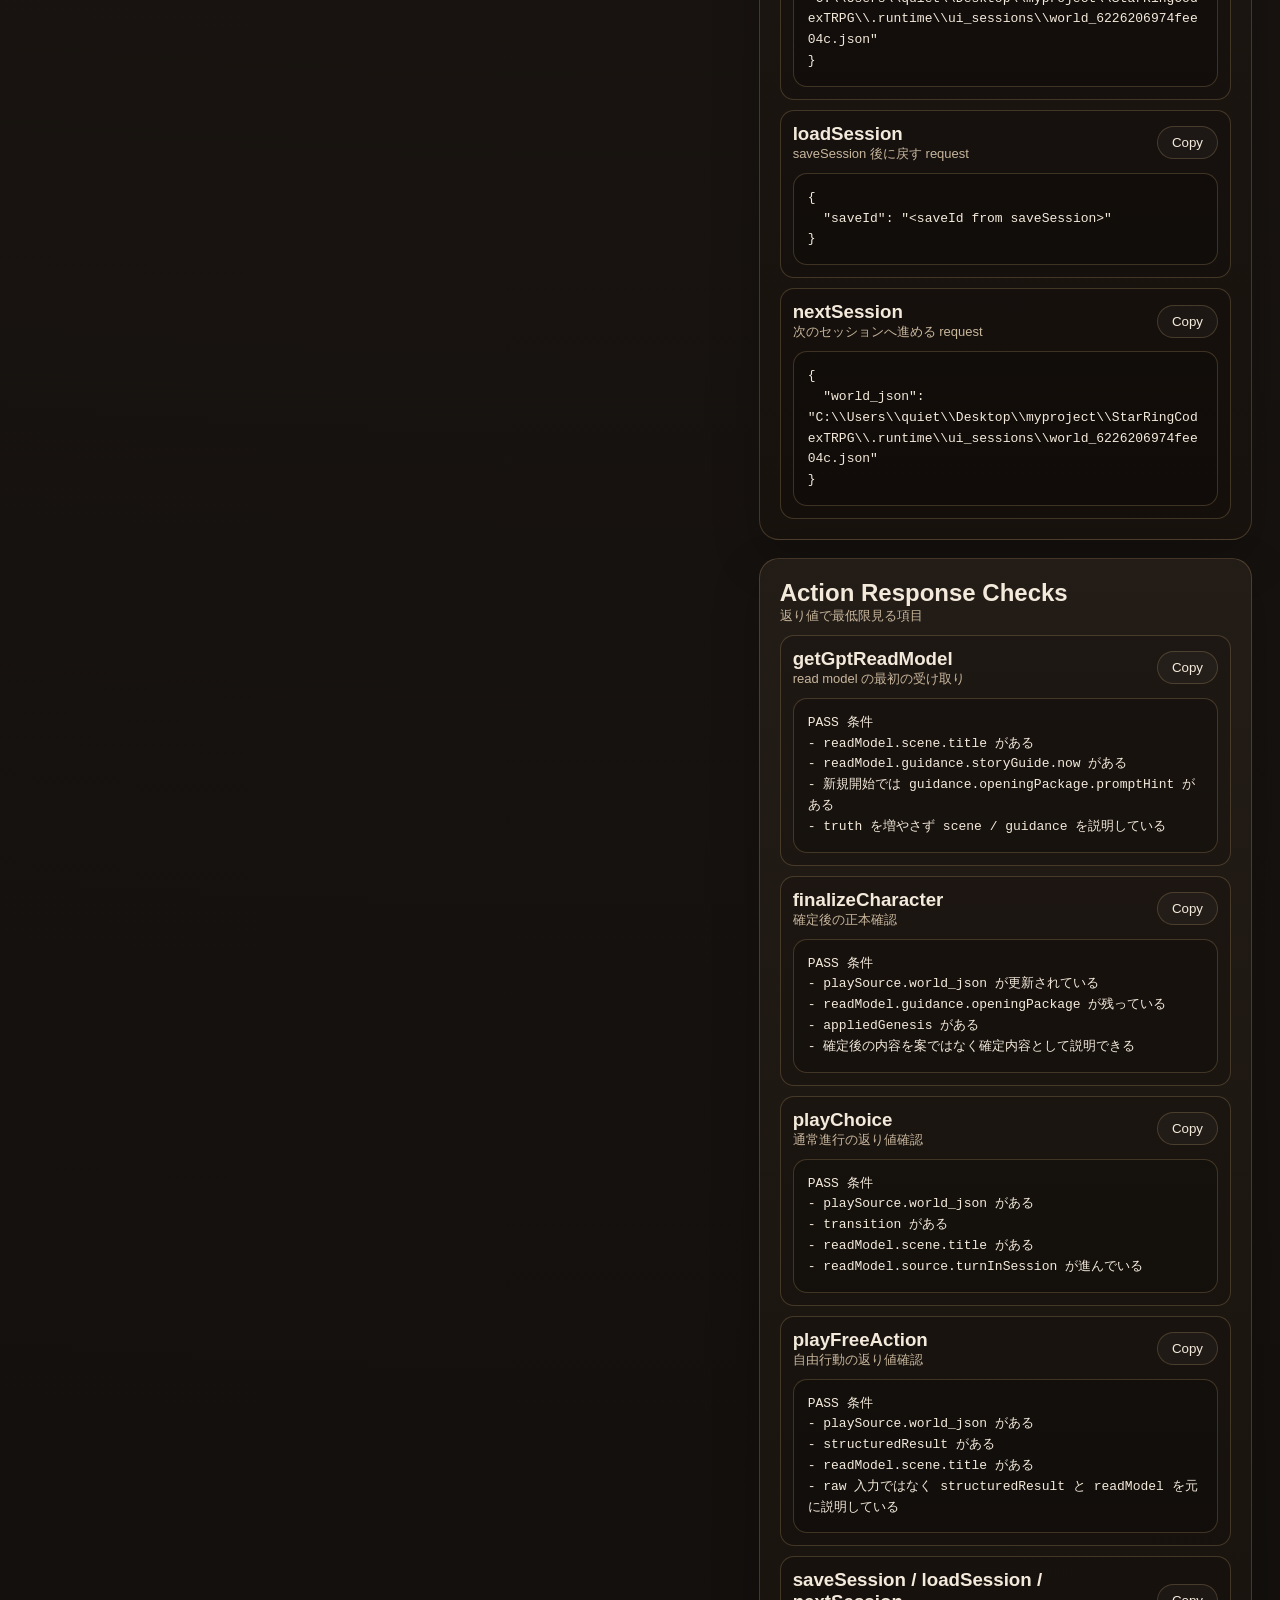
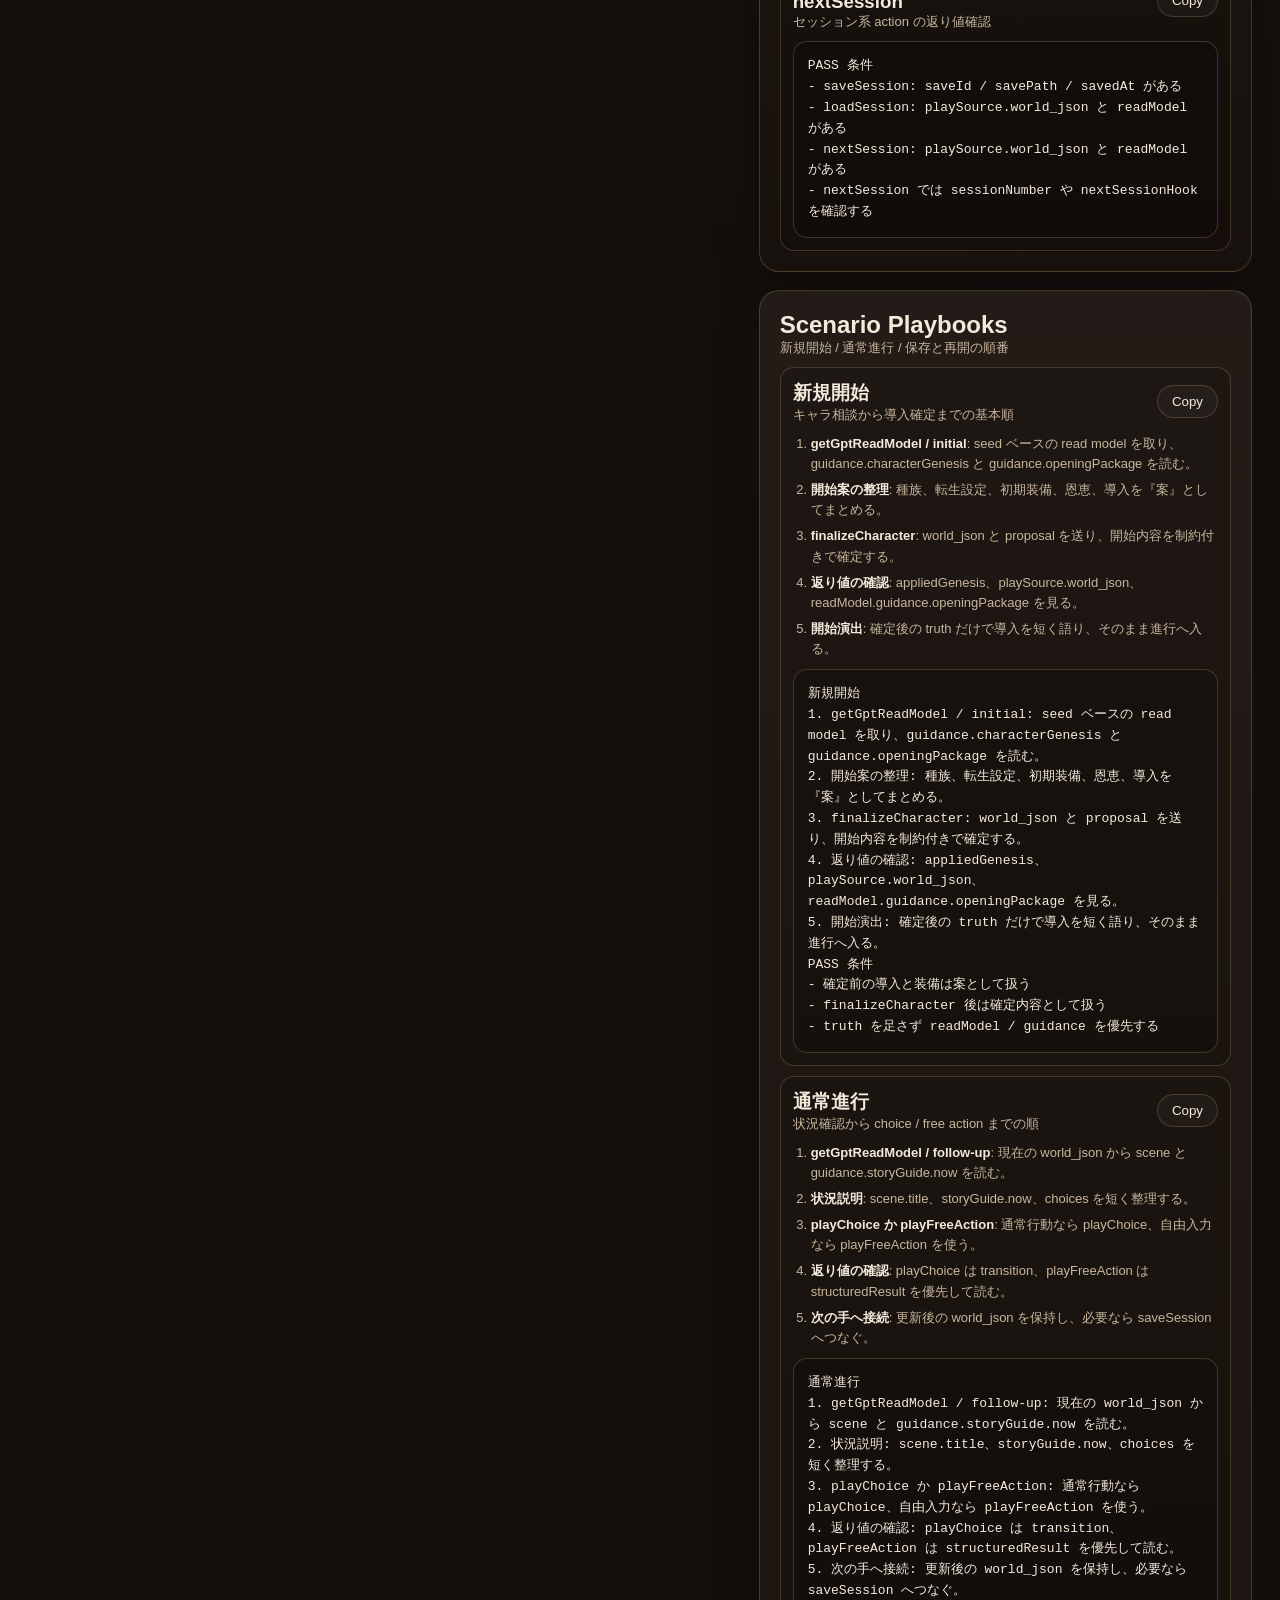
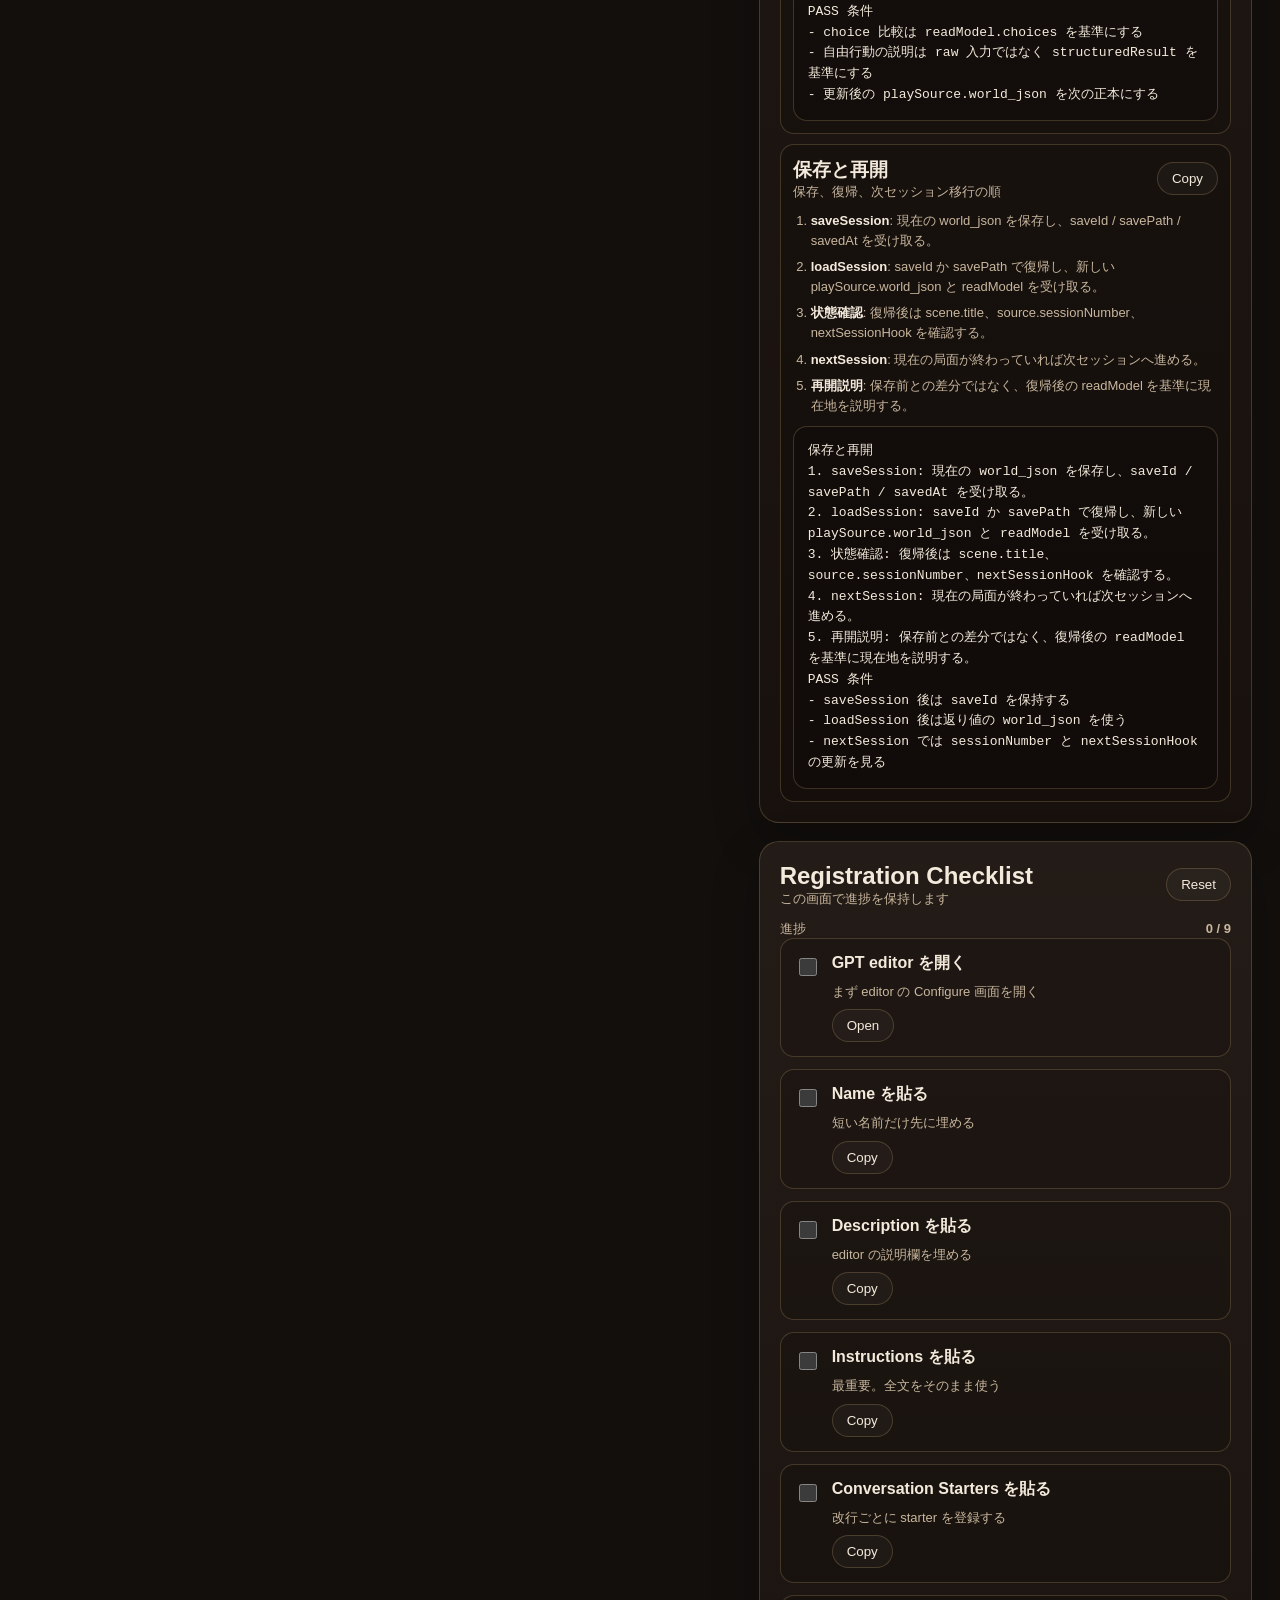
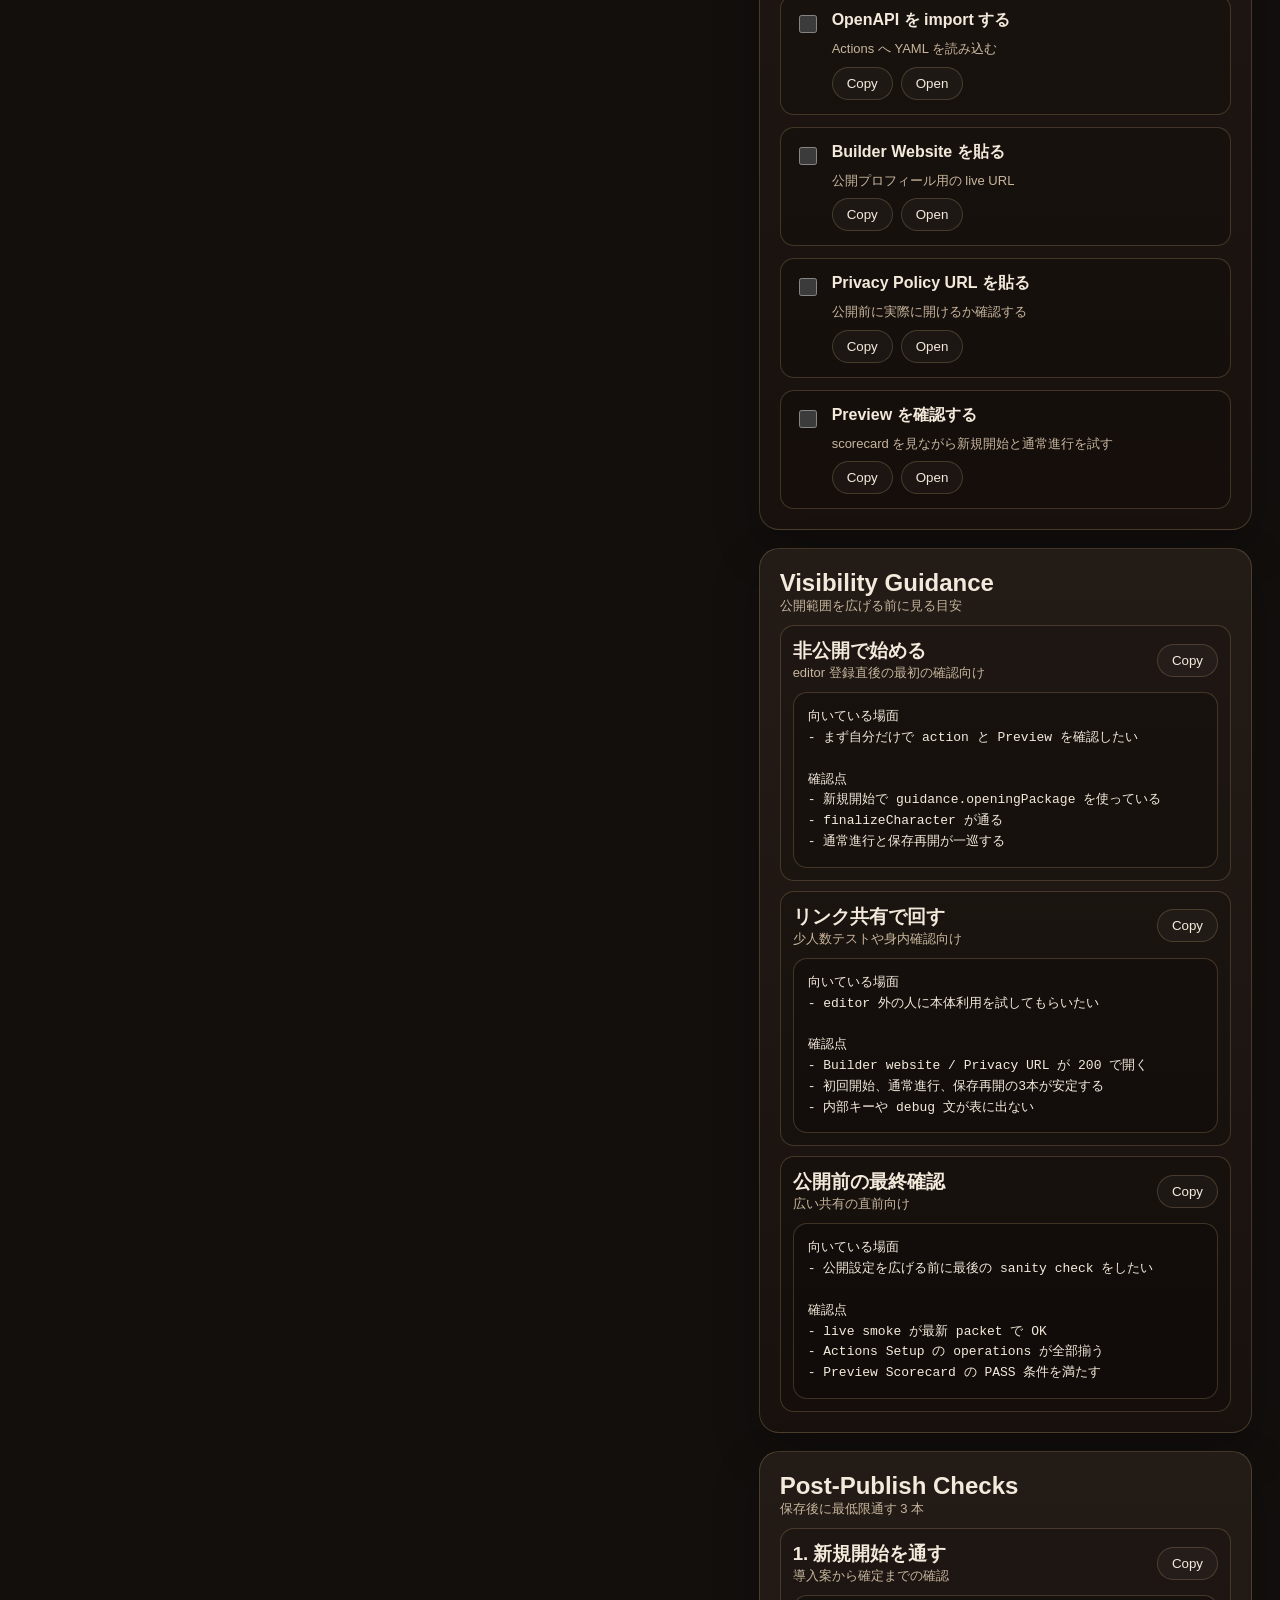
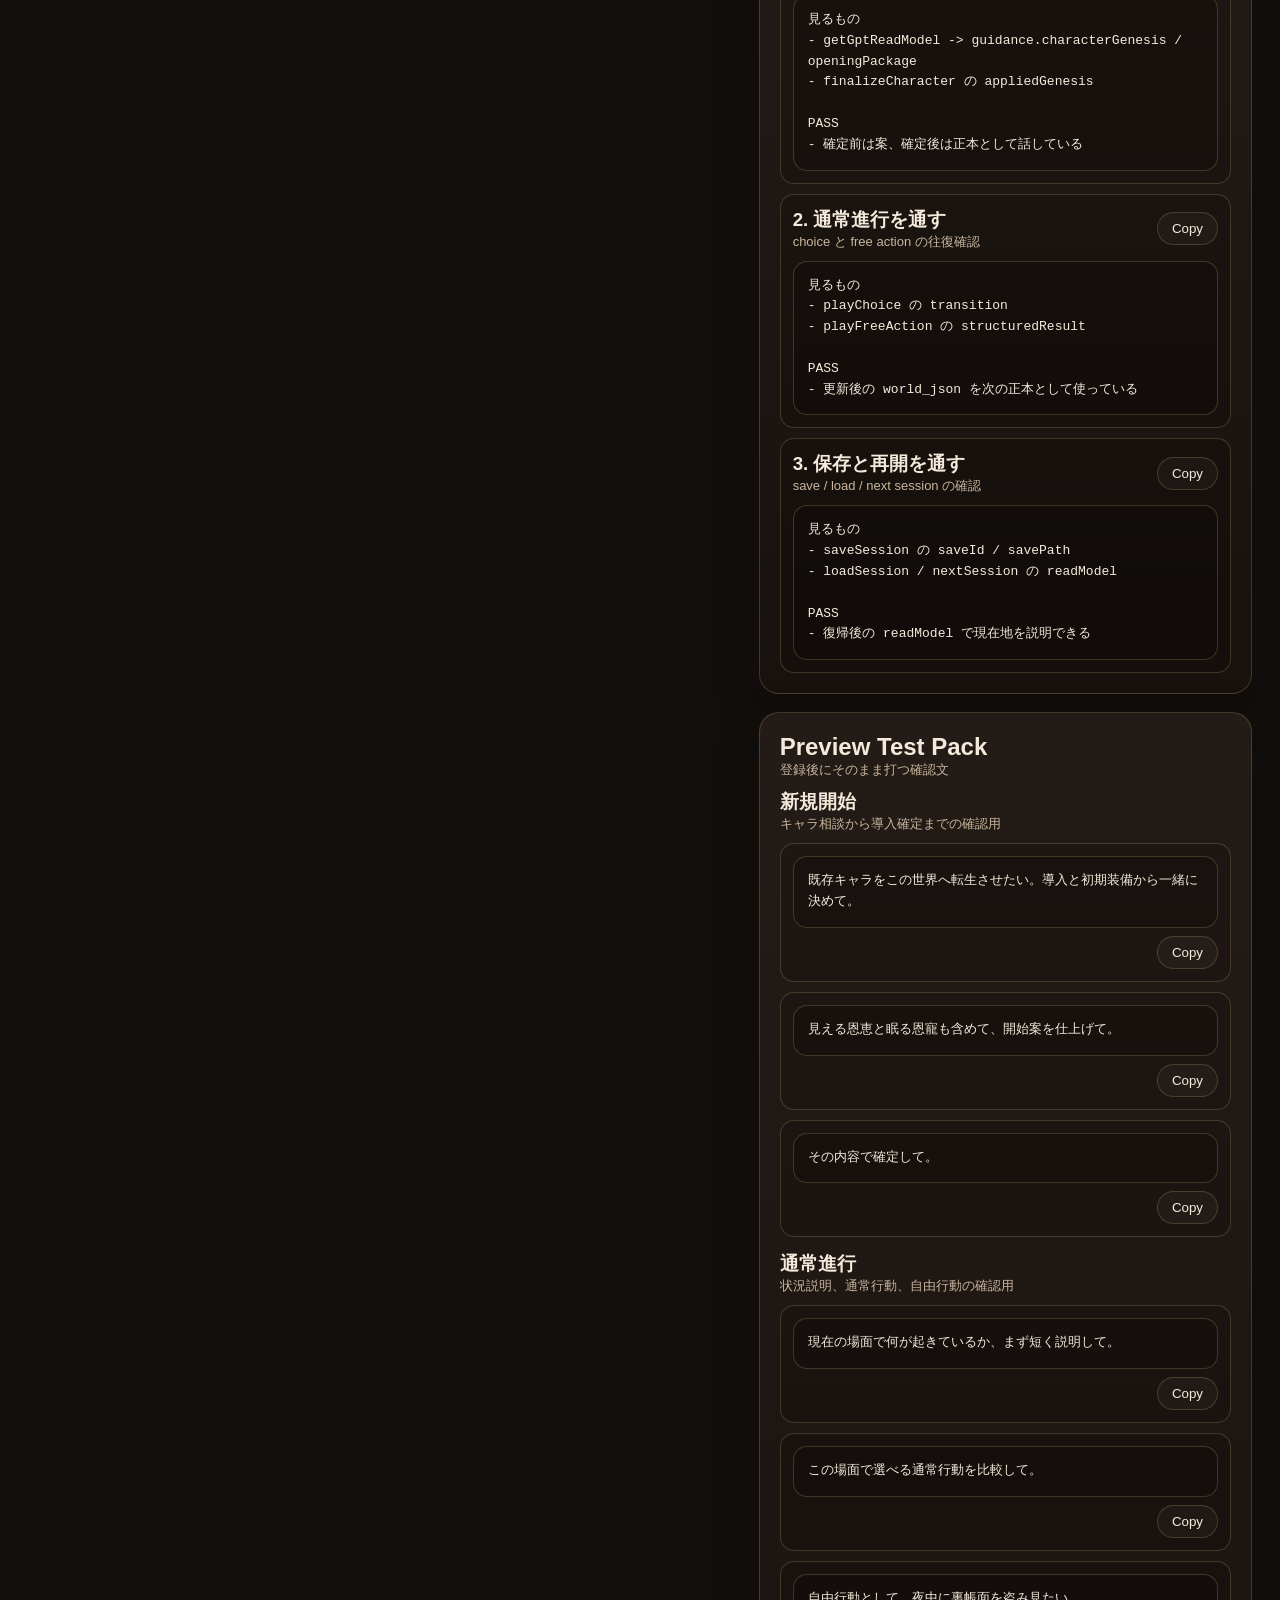
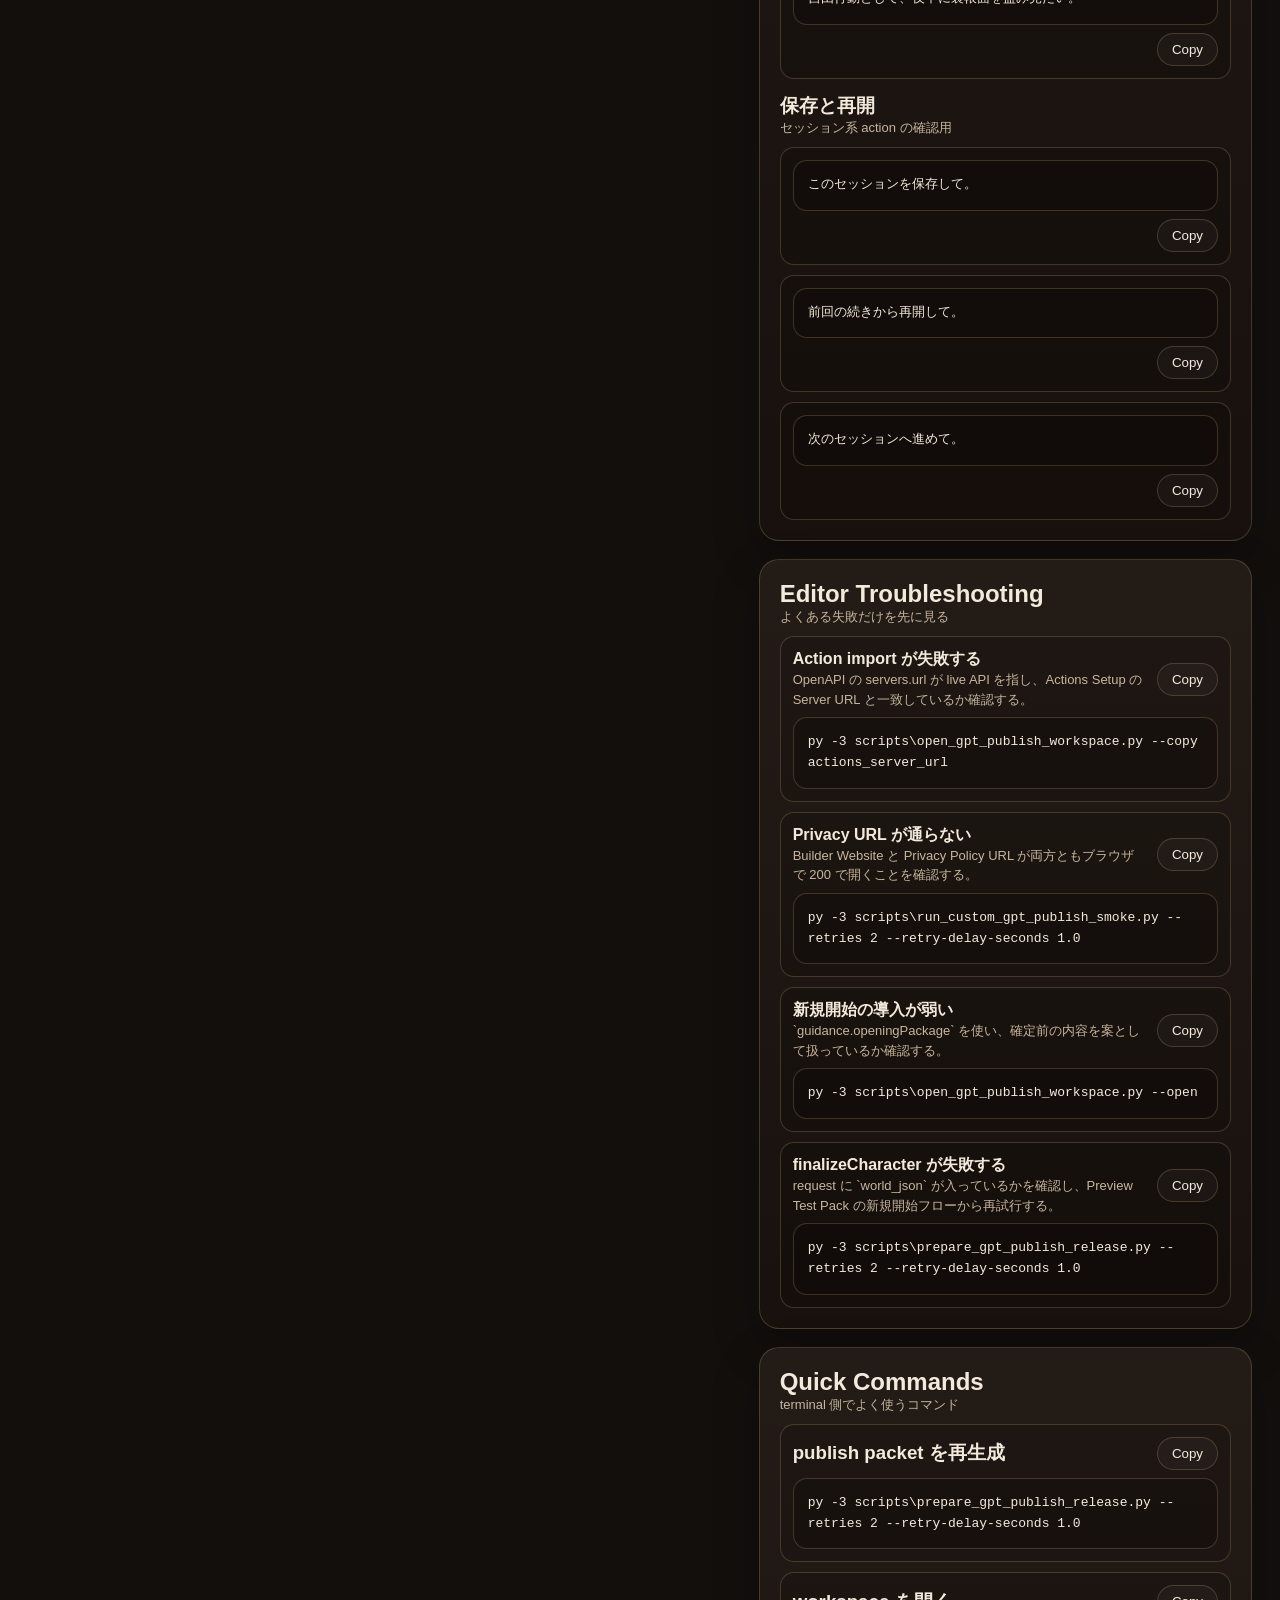
==== commit 4f82fa42: "Add publish guidance to GPT dashboard" ====
--- a/.tmp_custom_gpt_actions_bundle/custom_gpt_actions_bundle_v1/12_gpt_publish_packet_v1/15_gpt_publish_dashboard_v1.html
+++ b/.tmp_custom_gpt_actions_bundle/custom_gpt_actions_bundle_v1/12_gpt_publish_packet_v1/15_gpt_publish_dashboard_v1.html
@@ -629,12 +629,12 @@
               
           <div class="snapshot-row">
             <span>Generated (UTC)</span>
-            <strong>2026-04-02T19:44:37Z</strong>
+            <strong>2026-04-03T10:59:18Z</strong>
           </div>
         
           <div class="snapshot-row">
             <span>Git Commit</span>
-            <strong>d8d1bde21a2cae611761326bbdc236628fce7211-dirty</strong>
+            <strong>ae21c2774288ae6fd6ce4a21565872dc0ae16c16-dirty</strong>
           </div>
         
           <div class="snapshot-row">
@@ -673,8 +673,8 @@
   &quot;builder_website&quot;: &quot;https://starringcodextrpg.onrender.com/builder-profile.html&quot;,
   &quot;privacy_policy_url&quot;: &quot;https://starringcodextrpg.onrender.com/privacy.html&quot;,
   &quot;actions_server_url&quot;: &quot;https://starringcodextrpg.onrender.com&quot;,
-  &quot;generated_at_utc&quot;: &quot;2026-04-02T19:44:37Z&quot;,
-  &quot;git_commit&quot;: &quot;d8d1bde21a2cae611761326bbdc236628fce7211-dirty&quot;,
+  &quot;generated_at_utc&quot;: &quot;2026-04-03T10:59:18Z&quot;,
+  &quot;git_commit&quot;: &quot;ae21c2774288ae6fd6ce4a21565872dc0ae16c16-dirty&quot;,
   &quot;seed&quot;: 1729,
   &quot;smoke_retries&quot;: 2,
   &quot;smoke_retry_delay_seconds&quot;: 1.0,
@@ -784,7 +784,7 @@
             <span class="readiness-row__status is-warn">CHECK</span>
             <div class="readiness-row__body">
               <strong>Git State</strong>
-              <p>d8d1bde21a2cae611761326bbdc236628fce7211-dirty</p>
+              <p>ae21c2774288ae6fd6ce4a21565872dc0ae16c16-dirty</p>
             </div>
           </article>
         
@@ -1093,7 +1093,7 @@
               </div>
               <button type="button" data-copy-target="action-request-2">Copy</button>
             </div>
-            <pre id="action-request-2">GET /api/gpt-read-model?world_json=C:\Users\quiet\Desktop\myproject\StarRingCodexTRPG\.runtime\ui_sessions\world_1ac8d879c9e3266c.json</pre>
+            <pre id="action-request-2">GET /api/gpt-read-model?world_json=C:\Users\quiet\Desktop\myproject\StarRingCodexTRPG\.runtime\ui_sessions\world_f4443112be38bfed.json</pre>
           </article>
         
           <article class="action-card">
@@ -1105,7 +1105,7 @@
               <button type="button" data-copy-target="action-request-3">Copy</button>
             </div>
             <pre id="action-request-3">{
-  &quot;world_json&quot;: &quot;C:\\Users\\quiet\\Desktop\\myproject\\StarRingCodexTRPG\\.runtime\\ui_sessions\\world_fbde09896ccc926d.json&quot;,
+  &quot;world_json&quot;: &quot;C:\\Users\\quiet\\Desktop\\myproject\\StarRingCodexTRPG\\.runtime\\ui_sessions\\world_40f4a351ea14e9ff.json&quot;,
   &quot;proposal&quot;: {
     &quot;openingHeadline&quot;: &quot;公開前確認の導入&quot;,
     &quot;openingLines&quot;: [
@@ -1125,7 +1125,7 @@
             </div>
             <pre id="action-request-4">{
   &quot;choiceId&quot;: &quot;observe&quot;,
-  &quot;world_json&quot;: &quot;C:\\Users\\quiet\\Desktop\\myproject\\StarRingCodexTRPG\\.runtime\\ui_sessions\\world_5357774628d4400b.json&quot;
+  &quot;world_json&quot;: &quot;C:\\Users\\quiet\\Desktop\\myproject\\StarRingCodexTRPG\\.runtime\\ui_sessions\\world_6226206974fee04c.json&quot;
 }</pre>
           </article>
         
@@ -1139,7 +1139,7 @@
             </div>
             <pre id="action-request-5">{
   &quot;actionText&quot;: &quot;夜中に裏帳面を盗み見たい。&quot;,
-  &quot;world_json&quot;: &quot;C:\\Users\\quiet\\Desktop\\myproject\\StarRingCodexTRPG\\.runtime\\ui_sessions\\world_5357774628d4400b.json&quot;
+  &quot;world_json&quot;: &quot;C:\\Users\\quiet\\Desktop\\myproject\\StarRingCodexTRPG\\.runtime\\ui_sessions\\world_6226206974fee04c.json&quot;
 }</pre>
           </article>
         
@@ -1152,7 +1152,7 @@
               <button type="button" data-copy-target="action-request-6">Copy</button>
             </div>
             <pre id="action-request-6">{
-  &quot;world_json&quot;: &quot;C:\\Users\\quiet\\Desktop\\myproject\\StarRingCodexTRPG\\.runtime\\ui_sessions\\world_5357774628d4400b.json&quot;
+  &quot;world_json&quot;: &quot;C:\\Users\\quiet\\Desktop\\myproject\\StarRingCodexTRPG\\.runtime\\ui_sessions\\world_6226206974fee04c.json&quot;
 }</pre>
           </article>
         
@@ -1178,7 +1178,7 @@
               <button type="button" data-copy-target="action-request-8">Copy</button>
             </div>
             <pre id="action-request-8">{
-  &quot;world_json&quot;: &quot;C:\\Users\\quiet\\Desktop\\myproject\\StarRingCodexTRPG\\.runtime\\ui_sessions\\world_5357774628d4400b.json&quot;
+  &quot;world_json&quot;: &quot;C:\\Users\\quiet\\Desktop\\myproject\\StarRingCodexTRPG\\.runtime\\ui_sessions\\world_6226206974fee04c.json&quot;
 }</pre>
           </article>
         
@@ -1495,6 +1495,131 @@
               </div>
             </label>
         
+          </div>
+        </section>
+        <section class="panel">
+          <div class="field">
+            <div class="field__head">
+              <div>
+                <h2>Visibility Guidance</h2>
+                <p class="field__meta">公開範囲を広げる前に見る目安</p>
+              </div>
+            </div>
+            <div class="action-stack">
+              
+          <article class="action-card">
+            <div class="field__head">
+              <div>
+                <h3>非公開で始める</h3>
+                <p class="field__meta">editor 登録直後の最初の確認向け</p>
+              </div>
+              <button type="button" data-copy-target="visibility-guidance-1">Copy</button>
+            </div>
+            <pre id="visibility-guidance-1">向いている場面
+- まず自分だけで action と Preview を確認したい
+
+確認点
+- 新規開始で guidance.openingPackage を使っている
+- finalizeCharacter が通る
+- 通常進行と保存再開が一巡する</pre>
+          </article>
+        
+          <article class="action-card">
+            <div class="field__head">
+              <div>
+                <h3>リンク共有で回す</h3>
+                <p class="field__meta">少人数テストや身内確認向け</p>
+              </div>
+              <button type="button" data-copy-target="visibility-guidance-2">Copy</button>
+            </div>
+            <pre id="visibility-guidance-2">向いている場面
+- editor 外の人に本体利用を試してもらいたい
+
+確認点
+- Builder website / Privacy URL が 200 で開く
+- 初回開始、通常進行、保存再開の3本が安定する
+- 内部キーや debug 文が表に出ない</pre>
+          </article>
+        
+          <article class="action-card">
+            <div class="field__head">
+              <div>
+                <h3>公開前の最終確認</h3>
+                <p class="field__meta">広い共有の直前向け</p>
+              </div>
+              <button type="button" data-copy-target="visibility-guidance-3">Copy</button>
+            </div>
+            <pre id="visibility-guidance-3">向いている場面
+- 公開設定を広げる前に最後の sanity check をしたい
+
+確認点
+- live smoke が最新 packet で OK
+- Actions Setup の operations が全部揃う
+- Preview Scorecard の PASS 条件を満たす</pre>
+          </article>
+        
+            </div>
+          </div>
+        </section>
+        <section class="panel">
+          <div class="field">
+            <div class="field__head">
+              <div>
+                <h2>Post-Publish Checks</h2>
+                <p class="field__meta">保存後に最低限通す 3 本</p>
+              </div>
+            </div>
+            <div class="action-stack">
+              
+          <article class="action-card">
+            <div class="field__head">
+              <div>
+                <h3>1. 新規開始を通す</h3>
+                <p class="field__meta">導入案から確定までの確認</p>
+              </div>
+              <button type="button" data-copy-target="post-publish-check-1">Copy</button>
+            </div>
+            <pre id="post-publish-check-1">見るもの
+- getGptReadModel -&gt; guidance.characterGenesis / openingPackage
+- finalizeCharacter の appliedGenesis
+
+PASS
+- 確定前は案、確定後は正本として話している</pre>
+          </article>
+        
+          <article class="action-card">
+            <div class="field__head">
+              <div>
+                <h3>2. 通常進行を通す</h3>
+                <p class="field__meta">choice と free action の往復確認</p>
+              </div>
+              <button type="button" data-copy-target="post-publish-check-2">Copy</button>
+            </div>
+            <pre id="post-publish-check-2">見るもの
+- playChoice の transition
+- playFreeAction の structuredResult
+
+PASS
+- 更新後の world_json を次の正本として使っている</pre>
+          </article>
+        
+          <article class="action-card">
+            <div class="field__head">
+              <div>
+                <h3>3. 保存と再開を通す</h3>
+                <p class="field__meta">save / load / next session の確認</p>
+              </div>
+              <button type="button" data-copy-target="post-publish-check-3">Copy</button>
+            </div>
+            <pre id="post-publish-check-3">見るもの
+- saveSession の saveId / savePath
+- loadSession / nextSession の readModel
+
+PASS
+- 復帰後の readModel で現在地を説明できる</pre>
+          </article>
+        
+            </div>
           </div>
         </section>
         <section class="panel">
